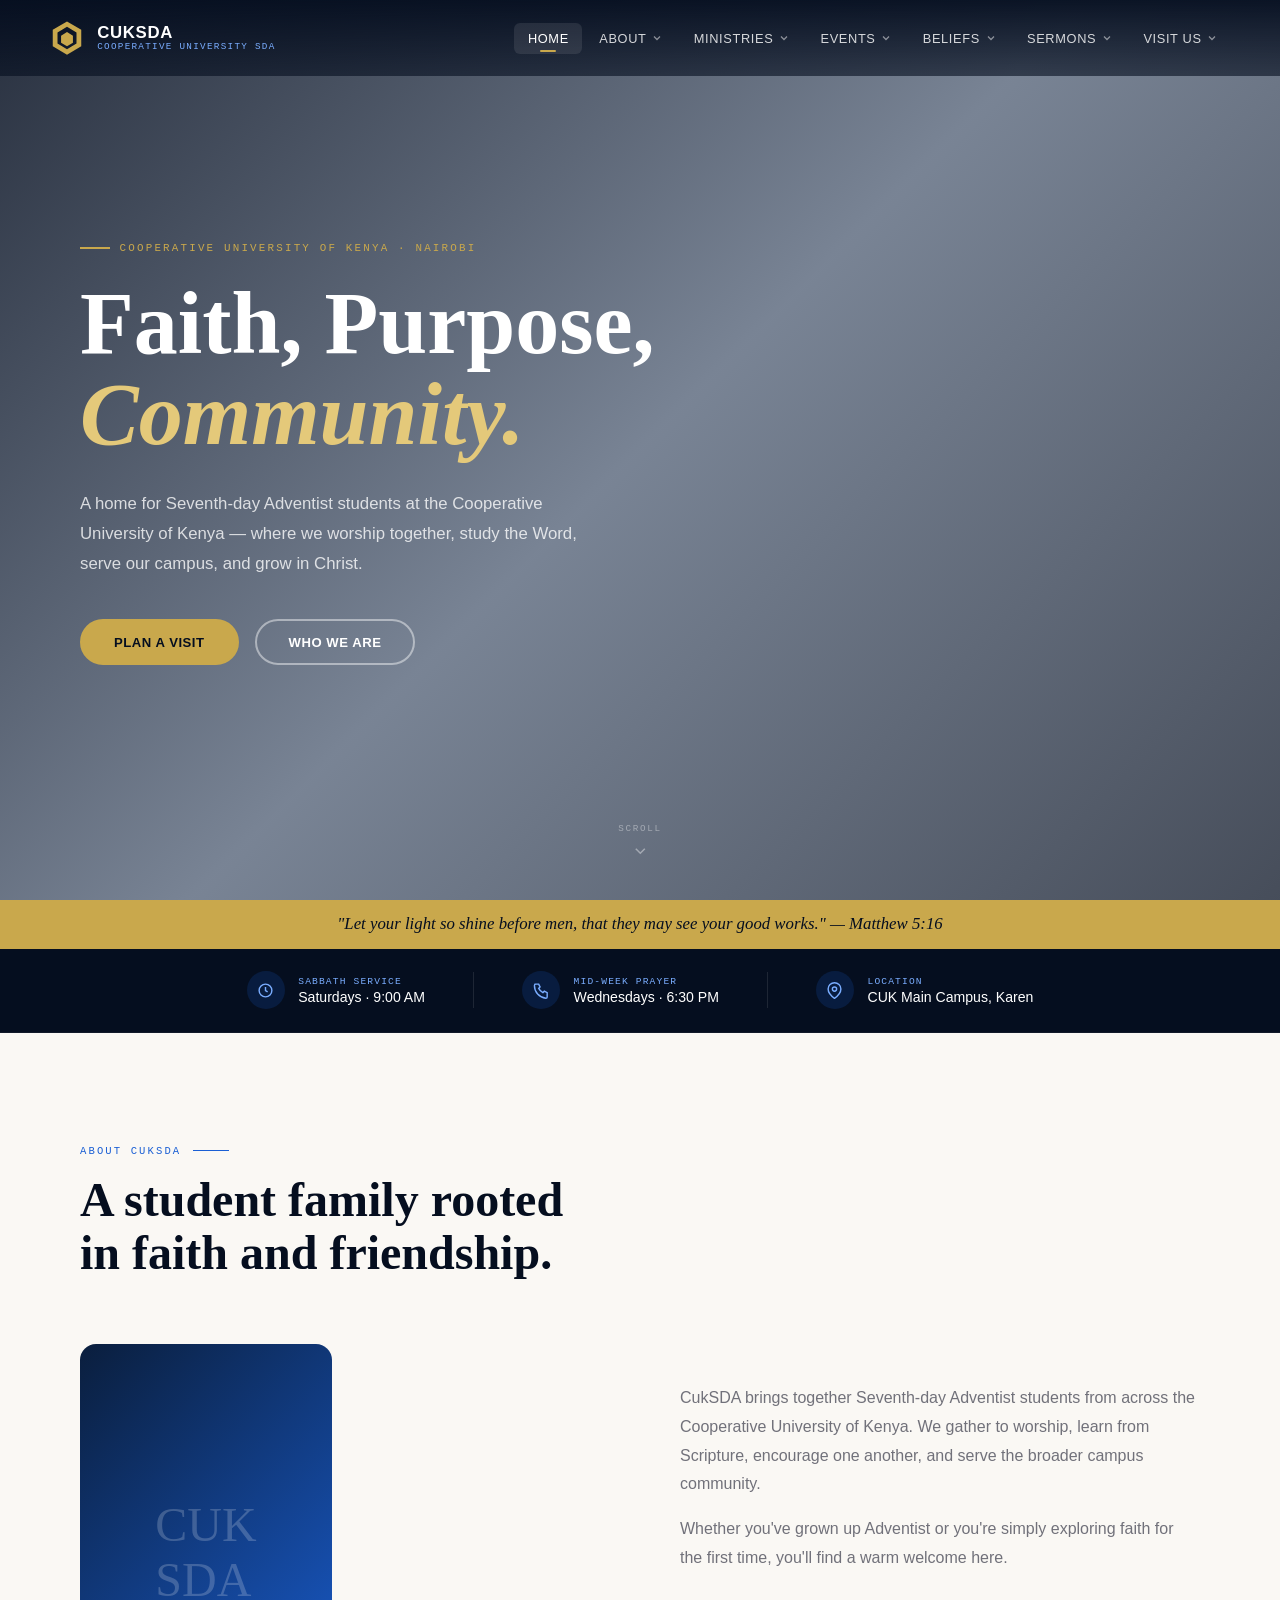
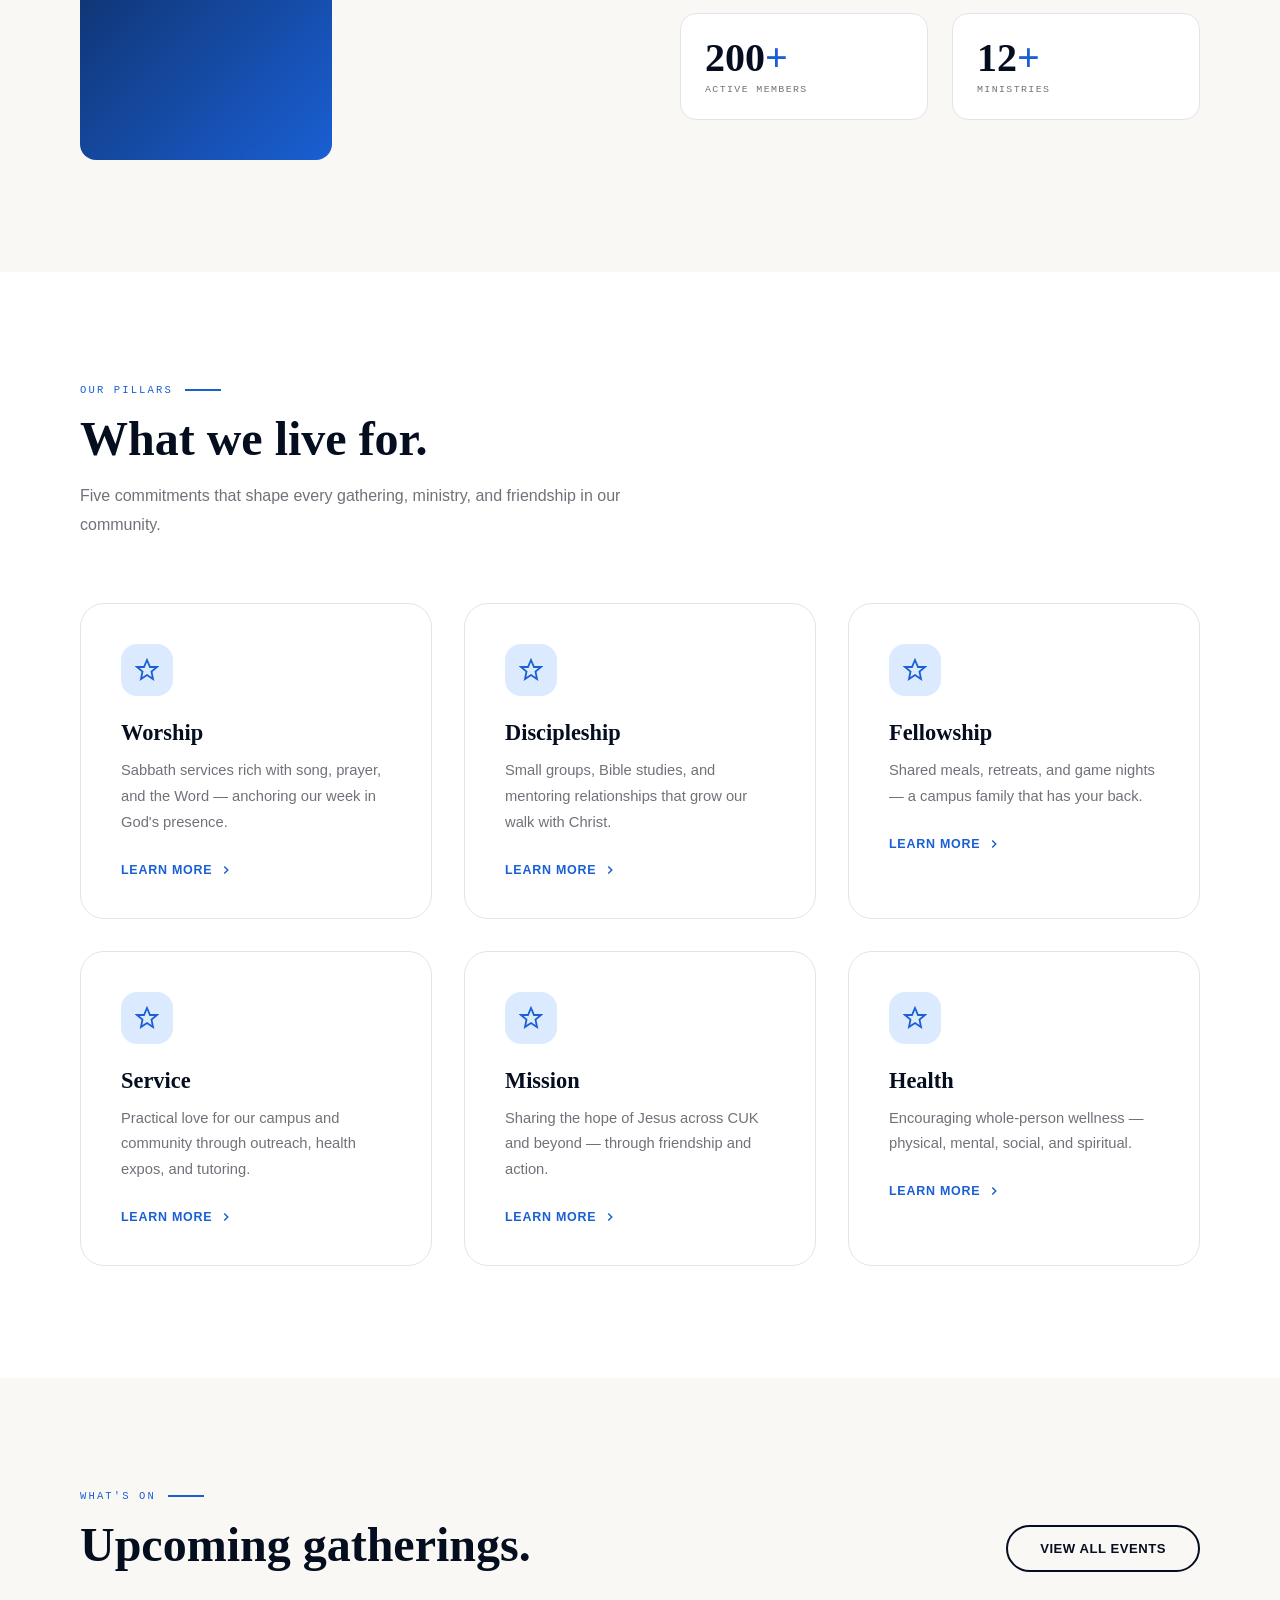
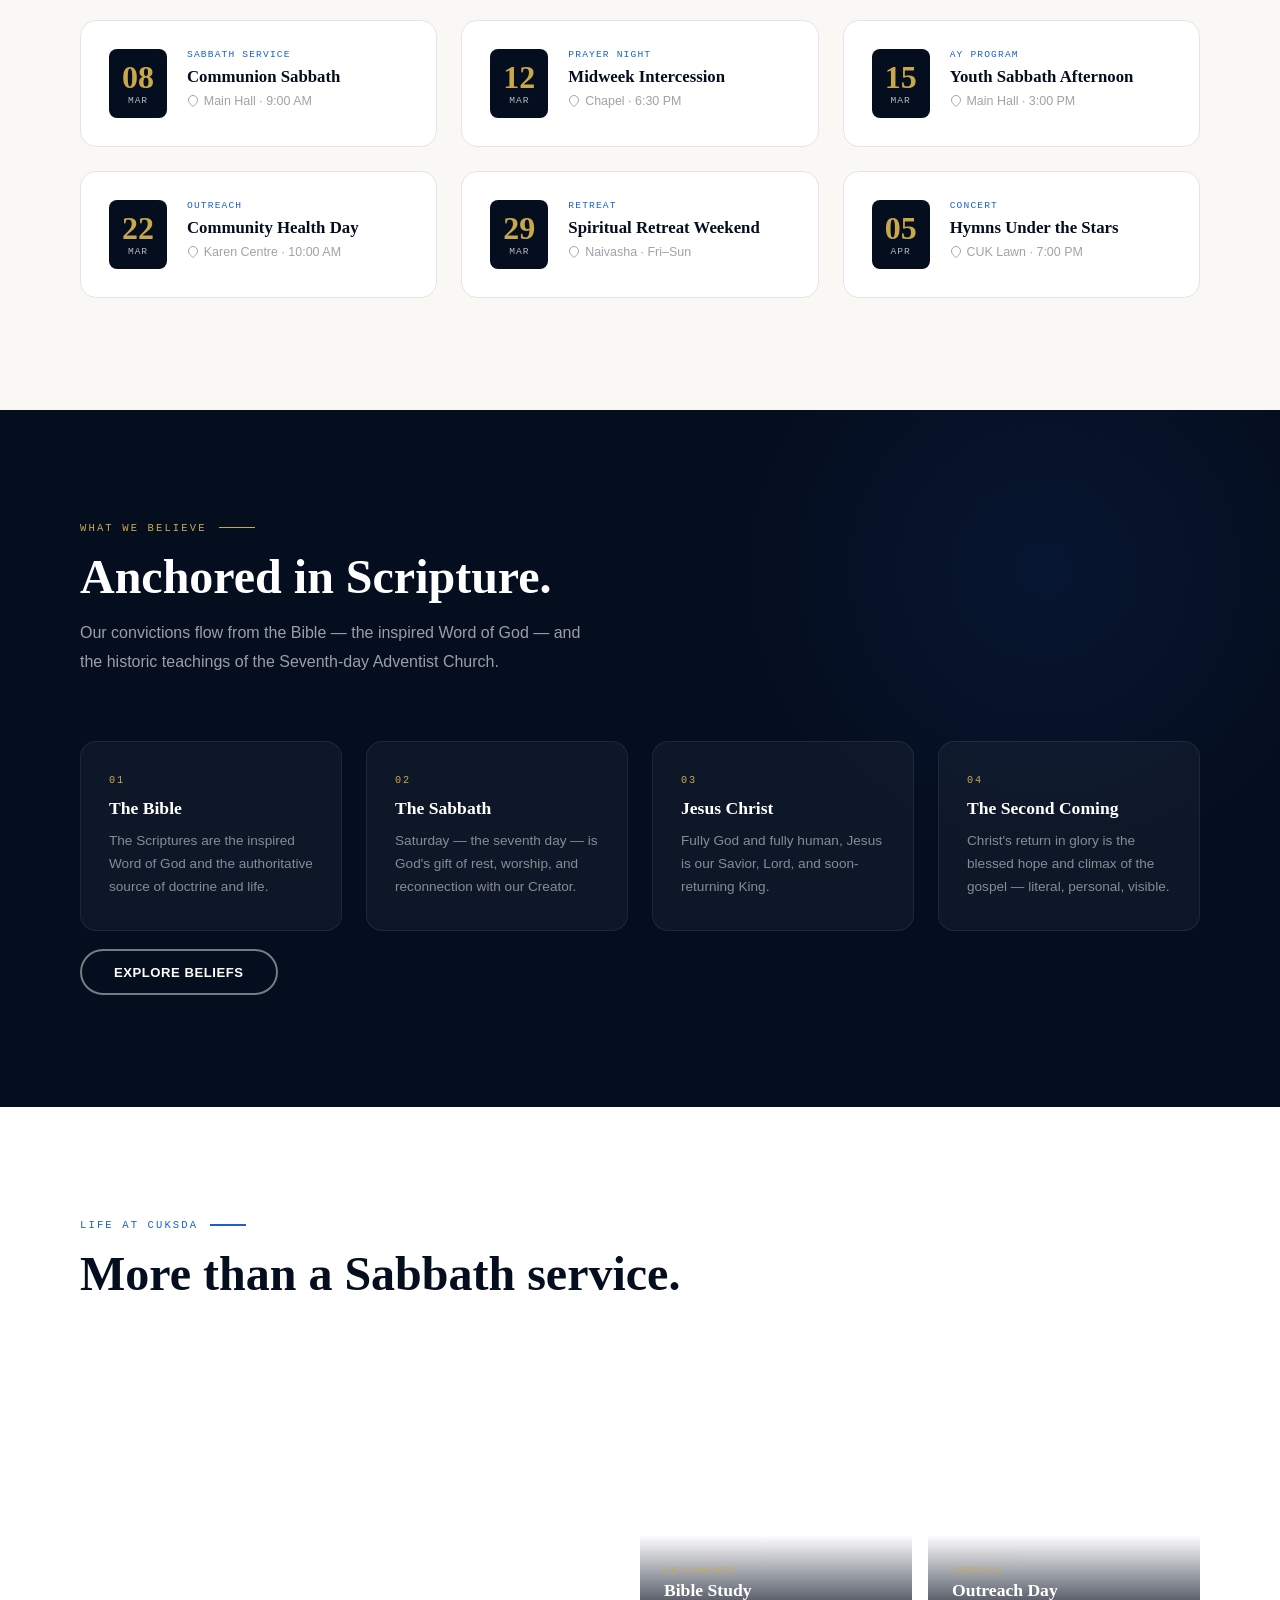
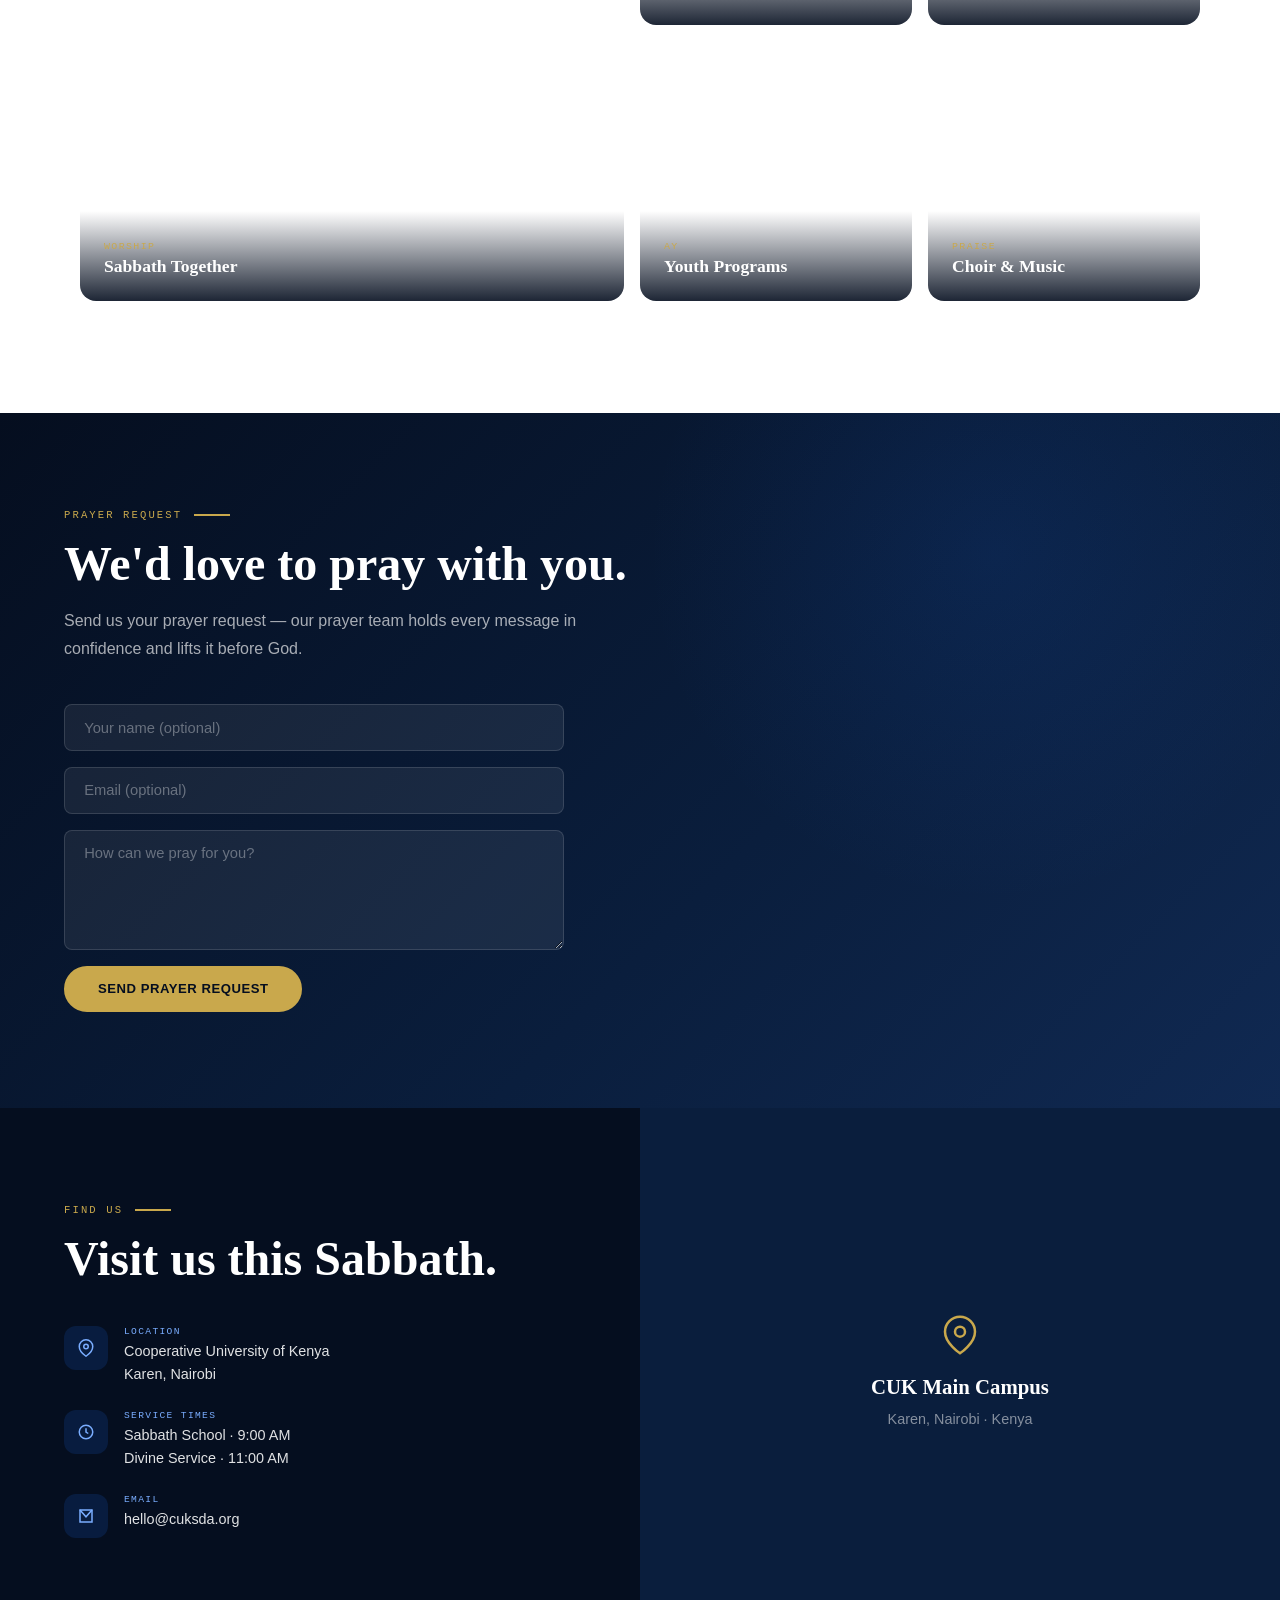
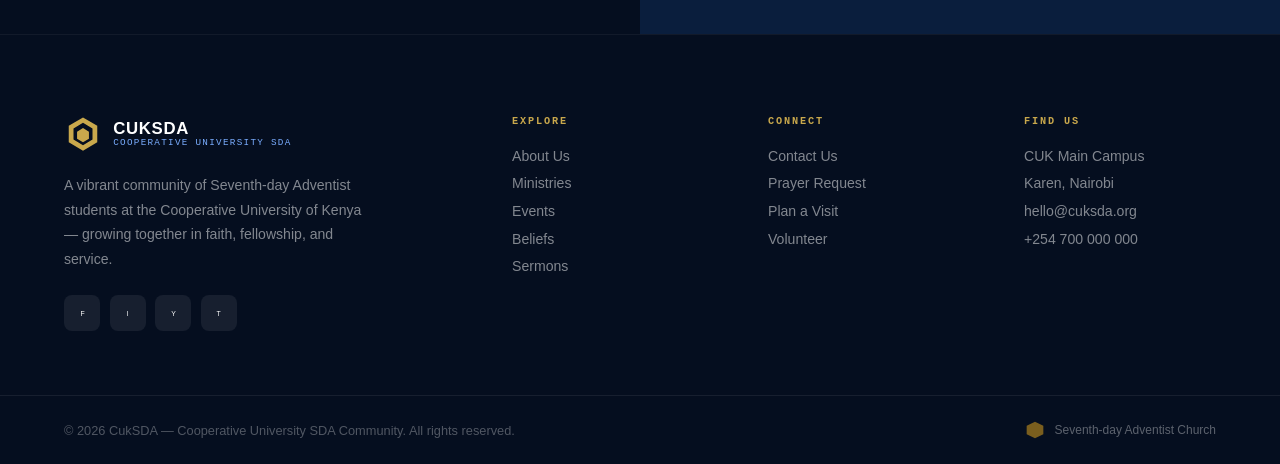
==== index.html @ 98eee307 "Add files via upload" ====
<!DOCTYPE html>
<!-- Multi-page version of fsd.html -->
<html lang="en">
<head>
  <meta charset="UTF-8">
  <meta name="viewport" content="width=device-width, initial-scale=1">
  <link rel="stylesheet" href="./style.css">
  <script src="./script.js" defer></script>
  <title>CukSDA — Cooperative University SDA Community</title>
  <meta name="description" content="A vibrant Seventh-day Adventist community at the Cooperative University of Kenya, Nairobi.">
</head>
<body>
  <header class="site-header">
    <a class="logo-wrap active" href="./index.html" data-status="active" aria-current="page">
      <svg class="logo-icon" viewBox="0 0 32 32" aria-hidden="true">
        <path d="M16 2L4 9v14l12 7 12-7V9L16 2zm0 4.6l8 4.7v9.4l-8 4.7-8-4.7v-9.4l8-4.7zM16 11l-5 3v6l5 3 5-3v-6l-5-3z"></path>
      </svg>
      <div class="logo-text">
        <span class="church-name">CukSDA</span>
        <span class="church-sub">Cooperative University SDA</span>
      </div>
    </a>

    <nav class="primary-nav">
      <div class="nav-item"><a class="active active" href="./index.html" data-status="active" aria-current="page">Home</a></div>

      <div class="nav-item">
        <button>About
          <svg class="chevron" viewBox="0 0 24 24"><polyline points="6 9 12 15 18 9"></polyline></svg>
        </button>
        <div class="dropdown">
          <a href="./about.html">Who We Are</a>
          <a href="./about.html">Our History</a>
          <a href="./about.html">Leadership Team</a>
          <div class="dropdown-divider"></div>
          <div class="dropdown-label">Quick Links</div>
          <a href="./ministries.html">Our Ministries</a>
          <a href="./beliefs.html">What We Believe</a>
        </div>
      </div>

      <div class="nav-item">
        <button>Ministries
          <svg class="chevron" viewBox="0 0 24 24"><polyline points="6 9 12 15 18 9"></polyline></svg>
        </button>
        <div class="dropdown">
          <div class="dropdown-label">Ministries</div>
          <a href="./ministries.html">Worship &amp; Devotion</a>
          <a href="./ministries.html">Youth &amp; University</a>
          <a href="./ministries.html">Health &amp; Wellness</a>
          <a href="./ministries.html">Evangelism &amp; Outreach</a>
          <a href="./ministries.html">Discipleship &amp; Growth</a>
          <div class="dropdown-divider"></div>
          <div class="dropdown-label">Get Involved</div>
          <a href="./contact.html">Join a Ministry</a>
          <a href="./contact.html">Volunteer</a>
        </div>
      </div>

      <div class="nav-item">
        <button>Events
          <svg class="chevron" viewBox="0 0 24 24"><polyline points="6 9 12 15 18 9"></polyline></svg>
        </button>
        <div class="dropdown">
          <a href="./events.html">Upcoming Events</a>
          <a href="./events.html">Sabbath Services</a>
          <a href="./events.html">Community Outreach</a>
          <a href="./events.html">AY Programs</a>
          <div class="dropdown-divider"></div>
          <a href="./contact.html">Submit an Event</a>
        </div>
      </div>

      <div class="nav-item">
        <button>Beliefs
          <svg class="chevron" viewBox="0 0 24 24"><polyline points="6 9 12 15 18 9"></polyline></svg>
        </button>
        <div class="dropdown">
          <a href="./beliefs.html">28 Fundamental Beliefs</a>
          <a href="./beliefs.html">The Bible</a>
          <a href="./beliefs.html">The Sabbath</a>
          <a href="./beliefs.html">Second Coming</a>
        </div>
      </div>

      <div class="nav-item">
        <button>Sermons
          <svg class="chevron" viewBox="0 0 24 24"><polyline points="6 9 12 15 18 9"></polyline></svg>
        </button>
        <div class="dropdown">
          <a href="./sermons.html">Latest Sermons</a>
          <a href="./sermons.html">Sermon Archive</a>
          <a href="./sermons.html">Speaker Directory</a>
          <div class="dropdown-divider"></div>
          <a href="./contact.html">Request a Topic</a>
        </div>
      </div>

      <div class="nav-item">
        <button>Visit Us
          <svg class="chevron" viewBox="0 0 24 24"><polyline points="6 9 12 15 18 9"></polyline></svg>
        </button>
        <div class="dropdown">
          <a href="./contact.html">Plan Your Visit</a>
          <a href="./contact.html">Prayer Request</a>
          <a href="./contact.html">Contact Form</a>
          <a href="./contact.html">Location &amp; Directions</a>
        </div>
      </div>
    </nav>

    <button class="menu-toggle" aria-label="Menu"><span></span><span></span><span></span></button>
  </header>

  <main>
    <section class="hero">
      <div class="hero-bg"></div>
      <div class="hero-content">
        <span class="hero-tag">Cooperative University of Kenya · Nairobi</span>
        <h1>Faith, Purpose,<br><em>Community.</em></h1>
        <p>A home for Seventh-day Adventist students at the Cooperative University of Kenya — where we worship together, study the Word, serve our campus, and grow in Christ.</p>
        <div class="hero-buttons">
          <a href="./contact.html" class="btn btn-gold">Plan a Visit</a>
          <a href="./about.html" class="btn btn-outline">Who We Are</a>
        </div>
      </div>
      <div class="hero-scroll"><span>Scroll</span><svg viewBox="0 0 24 24"><polyline points="6 9 12 15 18 9"></polyline></svg></div>
    </section>

    <div class="mission-strip"><p>"Let your light so shine before men, that they may see your good works." — Matthew 5:16</p></div>

    <div class="service-banner">
      <div class="service-item">
        <div class="service-item-icon"><svg viewBox="0 0 24 24"><circle cx="12" cy="12" r="9"></circle><polyline points="12 7 12 12 15 14"></polyline></svg></div>
        <div class="service-item-text"><div class="label">Sabbath Service</div><div class="value">Saturdays · 9:00 AM</div></div>
      </div>
      <div class="service-divider"></div>
      <div class="service-item">
        <div class="service-item-icon"><svg viewBox="0 0 24 24"><path d="M2 3h6l2 4-2 2a14 14 0 006 6l2-2 4 2v6a2 2 0 01-2 2A18 18 0 012 5a2 2 0 012-2z"></path></svg></div>
        <div class="service-item-text"><div class="label">Mid-Week Prayer</div><div class="value">Wednesdays · 6:30 PM</div></div>
      </div>
      <div class="service-divider"></div>
      <div class="service-item">
        <div class="service-item-icon"><svg viewBox="0 0 24 24"><path d="M21 10c0 7-9 13-9 13S3 17 3 10a9 9 0 0118 0z"></path><circle cx="12" cy="10" r="3"></circle></svg></div>
        <div class="service-item-text"><div class="label">Location</div><div class="value">CUK Main Campus, Karen</div></div>
      </div>
    </div>

    <section class="about-section">
      <span class="section-tag">About CukSDA</span>
      <h2 class="section-title">A student family rooted<br>in faith and friendship.</h2>
      <div class="about-split">
        <div class="about-image-grid">
          <div class="about-img-1">CUK<br>SDA</div>
          <div class="about-img-2"></div>
          <div class="about-img-4"></div>
        </div>
        <div class="about-copy">
          <p>CukSDA brings together Seventh-day Adventist students from across the Cooperative University of Kenya. We gather to worship, learn from Scripture, encourage one another, and serve the broader campus community.</p>
          <p>Whether you've grown up Adventist or you're simply exploring faith for the first time, you'll find a warm welcome here.</p>
          <div class="about-stats">
            <div class="stat-box"><div class="num">200<span>+</span></div><div class="label">Active Members</div></div>
            <div class="stat-box"><div class="num">12<span>+</span></div><div class="label">Ministries</div></div>
          </div>
        </div>
      </div>
    </section>

    <section class="pillars-section">
      <span class="section-tag">Our Pillars</span>
      <h2 class="section-title">What we live for.</h2>
      <p class="section-subtitle">Five commitments that shape every gathering, ministry, and friendship in our community.</p>
      <div class="pillars-grid">
        <div class="pillar-card">
          <div class="pillar-icon"><svg viewBox="0 0 24 24"><path d="M12 2l3 7h7l-5.5 4.5L18 21l-6-4-6 4 1.5-7.5L2 9h7z"></path></svg></div>
          <h3>Worship</h3>
          <p>Sabbath services rich with song, prayer, and the Word — anchoring our week in God's presence.</p>
          <a href="./ministries.html" class="card-link">Learn more <svg viewBox="0 0 24 24"><polyline points="9 18 15 12 9 6"></polyline></svg></a>
        </div>
        <div class="pillar-card">
          <div class="pillar-icon"><svg viewBox="0 0 24 24"><path d="M12 2l3 7h7l-5.5 4.5L18 21l-6-4-6 4 1.5-7.5L2 9h7z"></path></svg></div>
          <h3>Discipleship</h3>
          <p>Small groups, Bible studies, and mentoring relationships that grow our walk with Christ.</p>
          <a href="./ministries.html" class="card-link">Learn more <svg viewBox="0 0 24 24"><polyline points="9 18 15 12 9 6"></polyline></svg></a>
        </div>
        <div class="pillar-card">
          <div class="pillar-icon"><svg viewBox="0 0 24 24"><path d="M12 2l3 7h7l-5.5 4.5L18 21l-6-4-6 4 1.5-7.5L2 9h7z"></path></svg></div>
          <h3>Fellowship</h3>
          <p>Shared meals, retreats, and game nights — a campus family that has your back.</p>
          <a href="./ministries.html" class="card-link">Learn more <svg viewBox="0 0 24 24"><polyline points="9 18 15 12 9 6"></polyline></svg></a>
        </div>
        <div class="pillar-card">
          <div class="pillar-icon"><svg viewBox="0 0 24 24"><path d="M12 2l3 7h7l-5.5 4.5L18 21l-6-4-6 4 1.5-7.5L2 9h7z"></path></svg></div>
          <h3>Service</h3>
          <p>Practical love for our campus and community through outreach, health expos, and tutoring.</p>
          <a href="./ministries.html" class="card-link">Learn more <svg viewBox="0 0 24 24"><polyline points="9 18 15 12 9 6"></polyline></svg></a>
        </div>
        <div class="pillar-card">
          <div class="pillar-icon"><svg viewBox="0 0 24 24"><path d="M12 2l3 7h7l-5.5 4.5L18 21l-6-4-6 4 1.5-7.5L2 9h7z"></path></svg></div>
          <h3>Mission</h3>
          <p>Sharing the hope of Jesus across CUK and beyond — through friendship and action.</p>
          <a href="./ministries.html" class="card-link">Learn more <svg viewBox="0 0 24 24"><polyline points="9 18 15 12 9 6"></polyline></svg></a>
        </div>
        <div class="pillar-card">
          <div class="pillar-icon"><svg viewBox="0 0 24 24"><path d="M12 2l3 7h7l-5.5 4.5L18 21l-6-4-6 4 1.5-7.5L2 9h7z"></path></svg></div>
          <h3>Health</h3>
          <p>Encouraging whole-person wellness — physical, mental, social, and spiritual.</p>
          <a href="./ministries.html" class="card-link">Learn more <svg viewBox="0 0 24 24"><polyline points="9 18 15 12 9 6"></polyline></svg></a>
        </div>
      </div>
    </section>

    <section class="events-section">
      <div class="events-header">
        <div>
          <span class="section-tag">What's On</span>
          <h2 class="section-title">Upcoming gatherings.</h2>
        </div>
        <a href="./events.html" class="btn btn-outline-dark">View All Events</a>
      </div>
      <div class="events-grid">
        <div class="event-card"><div class="event-date"><div class="day">08</div><div class="month">Mar</div></div><div class="event-info"><div class="event-type">Sabbath Service</div><h4>Communion Sabbath</h4><div class="event-meta"><svg viewBox="0 0 24 24"><path d="M21 10c0 7-9 13-9 13S3 17 3 10a9 9 0 0118 0z"></path></svg>Main Hall · 9:00 AM</div></div></div>
        <div class="event-card"><div class="event-date"><div class="day">12</div><div class="month">Mar</div></div><div class="event-info"><div class="event-type">Prayer Night</div><h4>Midweek Intercession</h4><div class="event-meta"><svg viewBox="0 0 24 24"><path d="M21 10c0 7-9 13-9 13S3 17 3 10a9 9 0 0118 0z"></path></svg>Chapel · 6:30 PM</div></div></div>
        <div class="event-card"><div class="event-date"><div class="day">15</div><div class="month">Mar</div></div><div class="event-info"><div class="event-type">AY Program</div><h4>Youth Sabbath Afternoon</h4><div class="event-meta"><svg viewBox="0 0 24 24"><path d="M21 10c0 7-9 13-9 13S3 17 3 10a9 9 0 0118 0z"></path></svg>Main Hall · 3:00 PM</div></div></div>
        <div class="event-card"><div class="event-date"><div class="day">22</div><div class="month">Mar</div></div><div class="event-info"><div class="event-type">Outreach</div><h4>Community Health Day</h4><div class="event-meta"><svg viewBox="0 0 24 24"><path d="M21 10c0 7-9 13-9 13S3 17 3 10a9 9 0 0118 0z"></path></svg>Karen Centre · 10:00 AM</div></div></div>
        <div class="event-card"><div class="event-date"><div class="day">29</div><div class="month">Mar</div></div><div class="event-info"><div class="event-type">Retreat</div><h4>Spiritual Retreat Weekend</h4><div class="event-meta"><svg viewBox="0 0 24 24"><path d="M21 10c0 7-9 13-9 13S3 17 3 10a9 9 0 0118 0z"></path></svg>Naivasha · Fri–Sun</div></div></div>
        <div class="event-card"><div class="event-date"><div class="day">05</div><div class="month">Apr</div></div><div class="event-info"><div class="event-type">Concert</div><h4>Hymns Under the Stars</h4><div class="event-meta"><svg viewBox="0 0 24 24"><path d="M21 10c0 7-9 13-9 13S3 17 3 10a9 9 0 0118 0z"></path></svg>CUK Lawn · 7:00 PM</div></div></div>
      </div>
    </section>

    <section class="beliefs-section">
      <span class="section-tag">What We Believe</span>
      <h2 class="section-title">Anchored in Scripture.</h2>
      <p class="section-subtitle">Our convictions flow from the Bible — the inspired Word of God — and the historic teachings of the Seventh-day Adventist Church.</p>
      <div class="beliefs-grid">
        <div class="belief-tile"><div class="belief-num">01</div><h4>The Bible</h4><p>The Scriptures are the inspired Word of God and the authoritative source of doctrine and life.</p></div>
        <div class="belief-tile"><div class="belief-num">02</div><h4>The Sabbath</h4><p>Saturday — the seventh day — is God's gift of rest, worship, and reconnection with our Creator.</p></div>
        <div class="belief-tile"><div class="belief-num">03</div><h4>Jesus Christ</h4><p>Fully God and fully human, Jesus is our Savior, Lord, and soon-returning King.</p></div>
        <div class="belief-tile"><div class="belief-num">04</div><h4>The Second Coming</h4><p>Christ's return in glory is the blessed hope and climax of the gospel — literal, personal, visible.</p></div>
      </div>
      <div style="margin-top:18px;">
        <a href="./beliefs.html" class="btn btn-outline">Explore Beliefs</a>
      </div>
    </section>

    <section class="campus-section">
      <span class="section-tag">Life at CukSDA</span>
      <h2 class="section-title">More than a Sabbath service.</h2>
      <div class="campus-photos">
        <div class="campus-photo span-col"><div class="campus-photo-overlay"><span>Worship</span><h5>Sabbath Together</h5></div></div>
        <div class="campus-photo p2"><div class="campus-photo-overlay"><span>Fellowship</span><h5>Bible Study</h5></div></div>
        <div class="campus-photo p3"><div class="campus-photo-overlay"><span>Service</span><h5>Outreach Day</h5></div></div>
        <div class="campus-photo p4"><div class="campus-photo-overlay"><span>AY</span><h5>Youth Programs</h5></div></div>
        <div class="campus-photo p5"><div class="campus-photo-overlay"><span>Praise</span><h5>Choir &amp; Music</h5></div></div>
      </div>
    </section>

    <section class="prayer-section">
      <div class="prayer-inner">
        <span class="section-tag">Prayer Request</span>
        <h2 class="section-title">We'd love to pray with you.</h2>
        <p class="section-subtitle">Send us your prayer request — our prayer team holds every message in confidence and lifts it before God.</p>
        <form class="prayer-form" onsubmit="event.preventDefault(); alert('Prayer request submitted (demo).');">
          <input type="text" placeholder="Your name (optional)">
          <input type="email" placeholder="Email (optional)">
          <textarea placeholder="How can we pray for you?" required=""></textarea>
          <button type="submit" class="btn btn-gold" style="align-self:flex-start">Send Prayer Request</button>
        </form>
      </div>
    </section>

    <section class="find-section">
      <div class="find-info">
        <span class="section-tag">Find Us</span>
        <h2 class="section-title">Visit us this Sabbath.</h2>
        <div class="find-details">
          <div class="find-detail"><div class="find-detail-icon"><svg viewBox="0 0 24 24"><path d="M21 10c0 7-9 13-9 13S3 17 3 10a9 9 0 0118 0z"></path><circle cx="12" cy="10" r="3"></circle></svg></div><div class="find-detail-text"><div class="label">Location</div><div class="value">Cooperative University of Kenya<br>Karen, Nairobi</div></div></div>
          <div class="find-detail"><div class="find-detail-icon"><svg viewBox="0 0 24 24"><circle cx="12" cy="12" r="9"></circle><polyline points="12 7 12 12 15 14"></polyline></svg></div><div class="find-detail-text"><div class="label">Service Times</div><div class="value">Sabbath School · 9:00 AM<br>Divine Service · 11:00 AM</div></div></div>
          <div class="find-detail"><div class="find-detail-icon"><svg viewBox="0 0 24 24"><path d="M4 4h16v16H4z"></path><polyline points="4 4 12 13 20 4"></polyline></svg></div><div class="find-detail-text"><div class="label">Email</div><div class="value">hello@cuksda.org</div></div></div>
        </div>
      </div>
      <div class="map-wrap"><div class="map-placeholder"><svg viewBox="0 0 24 24"><path d="M21 10c0 7-9 13-9 13S3 17 3 10a9 9 0 0118 0z"></path><circle cx="12" cy="10" r="3"></circle></svg><strong>CUK Main Campus</strong><span>Karen, Nairobi · Kenya</span></div></div>
    </section>
  </main>

  <footer class="site-footer">
    <div class="footer-inner">
      <div class="footer-brand">
        <div class="logo-wrap">
          <svg class="logo-icon" viewBox="0 0 32 32" aria-hidden="true">
            <path d="M16 2L4 9v14l12 7 12-7V9L16 2zm0 4.6l8 4.7v9.4l-8 4.7-8-4.7v-9.4l8-4.7zM16 11l-5 3v6l5 3 5-3v-6l-5-3z"></path>
          </svg>
          <div class="logo-text"><span class="church-name">CukSDA</span><span class="church-sub">Cooperative University SDA</span></div>
        </div>
        <p>A vibrant community of Seventh-day Adventist students at the Cooperative University of Kenya — growing together in faith, fellowship, and service.</p>
        <div class="footer-socials">
          <a href="#" class="social-btn" aria-label="F"><svg viewBox="0 0 24 24"><text x="12" y="16" text-anchor="middle" font-size="11" fill="currentColor">F</text></svg></a>
          <a href="#" class="social-btn" aria-label="I"><svg viewBox="0 0 24 24"><text x="12" y="16" text-anchor="middle" font-size="11" fill="currentColor">I</text></svg></a>
          <a href="#" class="social-btn" aria-label="Y"><svg viewBox="0 0 24 24"><text x="12" y="16" text-anchor="middle" font-size="11" fill="currentColor">Y</text></svg></a>
          <a href="#" class="social-btn" aria-label="T"><svg viewBox="0 0 24 24"><text x="12" y="16" text-anchor="middle" font-size="11" fill="currentColor">T</text></svg></a>
        </div>
      </div>

      <div class="footer-col"><h5>Explore</h5>
        <ul>
          <li><a href="./about.html">About Us</a></li>
          <li><a href="./ministries.html">Ministries</a></li>
          <li><a href="./events.html">Events</a></li>
          <li><a href="./beliefs.html">Beliefs</a></li>
          <li><a href="./sermons.html">Sermons</a></li>
        </ul>
      </div>

      <div class="footer-col"><h5>Connect</h5>
        <ul>
          <li><a href="./contact.html">Contact Us</a></li>
          <li><a href="./contact.html">Prayer Request</a></li>
          <li><a href="./contact.html">Plan a Visit</a></li>
          <li><a href="./contact.html">Volunteer</a></li>
        </ul>
      </div>

      <div class="footer-col"><h5>Find Us</h5>
        <ul>
          <li><a href="#">CUK Main Campus</a></li>
          <li><a href="#">Karen, Nairobi</a></li>
          <li><a href="mailto:hello@cuksda.org">hello@cuksda.org</a></li>
          <li><a href="tel:+254700000000">+254 700 000 000</a></li>
        </ul>
      </div>
    </div>

    <div class="footer-bottom">
      <p>© 2026 CukSDA — Cooperative University SDA Community. All rights reserved.</p>
      <div class="sda-badge">
        <svg viewBox="0 0 24 24"><path d="M12 2L2 7v10l10 5 10-5V7L12 2z"></path></svg>
        <span>Seventh-day Adventist Church</span>
      </div>
    </div>
  </footer>
</body>
</html>
---- style.css ----
@import "tailwindcss" source(none);
@source "../src";
@import "tw-animate-css";

@theme inline {
  --font-sans: 'DM Sans', sans-serif;
  --font-serif: 'Cormorant Garamond', serif;
  --font-mono: 'DM Mono', monospace;
  --color-navy: #050e1f;
  --color-navy-mid: #0a1e3d;
  --color-navy-soft: #102952;
  --color-blue: #1a5fd4;
  --color-blue-mid: #1448a0;
  --color-blue-light: #7aadff;
  --color-blue-pale: #dbeafe;
  --color-gold: #c9a84c;
  --color-gold-light: #e4c97a;
  --color-gold-dim: #7a5e1e;
  --color-cream: #faf8f4;
  --color-cream-dark: #f0ece3;
}

:root {
  --navy: #050e1f;
  --navy-mid: #0a1e3d;
  --navy-soft: #102952;
  --blue: #1a5fd4;
  --blue-mid: #1448a0;
  --blue-light: #7aadff;
  --blue-pale: #dbeafe;
  --gold: #c9a84c;
  --gold-light: #e4c97a;
  --gold-dim: #7a5e1e;
  --cream: #faf8f4;
  --cream-dark: #f0ece3;
  --white: #ffffff;
  --gray-100: #f4f4f5;
  --gray-200: #e4e4e7;
  --gray-400: #a1a1aa;
  --gray-500: #71717a;
  --gray-700: #3f3f46;
  --text: #0f172a;
  --radius-sm: 8px;
  --radius-md: 16px;
  --radius-lg: 24px;
  --radius-xl: 40px;
  --shadow-sm: 0 2px 12px rgba(0,0,0,0.06);
  --shadow-md: 0 8px 32px rgba(0,0,0,0.1);
  --shadow-lg: 0 20px 60px rgba(0,0,0,0.15);
  --transition: all 0.3s cubic-bezier(0.4, 0, 0.2, 1);
}

*, *::before, *::after { box-sizing: border-box; margin: 0; padding: 0; }
html { scroll-behavior: smooth; font-size: 16px; }
body {
  font-family: 'DM Sans', sans-serif;
  color: var(--text);
  background: var(--white);
  overflow-x: hidden;
  -webkit-font-smoothing: antialiased;
}
img { max-width: 100%; display: block; }
a { text-decoration: none; color: inherit; }

.display { font-family: 'Cormorant Garamond', serif; font-weight: 700; line-height: 1.05; }
.mono { font-family: 'DM Mono', monospace; letter-spacing: -0.01em; }

.btn {
  display: inline-flex; align-items: center; gap: 0.5rem;
  font-family: 'DM Sans', sans-serif; font-weight: 600; font-size: 0.82rem;
  letter-spacing: 0.04em; text-transform: uppercase;
  padding: 0.85rem 2rem; border-radius: var(--radius-xl);
  border: 2px solid transparent; cursor: pointer; transition: var(--transition);
}
.btn svg { width: 16px; height: 16px; }
.btn-primary { background: var(--blue); color: var(--white); border-color: var(--blue); }
.btn-primary:hover { background: var(--blue-mid); border-color: var(--blue-mid); transform: translateY(-1px); box-shadow: 0 8px 24px rgba(26,95,212,0.35); }
.btn-gold { background: var(--gold); color: var(--navy); border-color: var(--gold); }
.btn-gold:hover { background: var(--gold-light); border-color: var(--gold-light); transform: translateY(-1px); box-shadow: 0 8px 24px rgba(201,168,76,0.35); }
.btn-outline { background: transparent; color: var(--white); border-color: rgba(255,255,255,0.45); }
.btn-outline:hover { border-color: var(--white); background: rgba(255,255,255,0.1); }
.btn-outline-dark { background: transparent; color: var(--navy); border-color: var(--navy); }
.btn-outline-dark:hover { background: var(--navy); color: var(--white); }

header.site-header {
  position: fixed; top: 0; left: 0; right: 0; z-index: 200;
  height: 76px; display: flex; align-items: center; justify-content: space-between;
  padding: 0 3rem;
  background: linear-gradient(180deg, rgba(5,14,31,0.95) 0%, rgba(5,14,31,0.6) 100%);
  transition: background 0.4s, box-shadow 0.4s;
}
header.site-header.scrolled {
  background: rgba(5,14,31,0.97);
  box-shadow: 0 1px 0 rgba(255,255,255,0.06), 0 4px 24px rgba(0,0,0,0.4);
  backdrop-filter: blur(12px);
}
.logo-wrap { display: flex; align-items: center; gap: 0.7rem; }
.logo-icon { width: 38px; height: 38px; fill: var(--gold); flex-shrink: 0; }
.logo-text { display: flex; flex-direction: column; line-height: 1.1; }
.logo-text .church-name { font-family: 'DM Sans', sans-serif; font-weight: 700; font-size: 1.05rem; color: var(--white); letter-spacing: 0.04em; text-transform: uppercase; }
.logo-text .church-sub { font-family: 'DM Mono', monospace; font-size: 0.58rem; color: var(--blue-light); letter-spacing: 0.14em; text-transform: uppercase; }

nav.primary-nav { display: flex; align-items: center; gap: 0.2rem; }
.nav-item { position: relative; }
.nav-item > a, .nav-item > button {
  color: rgba(255,255,255,0.82); font-size: 0.8rem; font-weight: 500;
  letter-spacing: 0.05em; text-transform: uppercase;
  padding: 0.5rem 0.85rem; border-radius: 6px; transition: var(--transition);
  display: flex; align-items: center; gap: 0.3rem;
  background: none; border: none; cursor: pointer; font-family: inherit;
}
.nav-item > a:hover, .nav-item > a.active, .nav-item > button:hover { color: var(--white); background: rgba(255,255,255,0.09); }
.nav-item > a.active::after {
  content: ''; position: absolute; bottom: 2px; left: 50%;
  transform: translateX(-50%); width: 16px; height: 2px; background: var(--gold); border-radius: 2px;
}
.nav-item .chevron { width: 12px; height: 12px; stroke: currentColor; fill: none; stroke-width: 2.5; transition: transform 0.2s ease; opacity: 0.6; }
.nav-item:hover .chevron { transform: rotate(180deg); opacity: 1; }

.dropdown {
  position: absolute; top: calc(100% + 8px); left: 50%;
  transform: translateX(-50%) translateY(-10px);
  min-width: 220px; background: rgba(5,14,31,0.98);
  backdrop-filter: blur(16px); border: 1px solid rgba(255,255,255,0.08);
  border-radius: var(--radius-md); padding: 0.75rem 0;
  opacity: 0; visibility: hidden; transition: all 0.25s cubic-bezier(0.4, 0, 0.2, 1);
  box-shadow: 0 20px 60px rgba(0,0,0,0.4); z-index: 300;
}
.dropdown::before {
  content: ''; position: absolute; top: -6px; left: 50%;
  transform: translateX(-50%) rotate(45deg); width: 12px; height: 12px;
  background: rgba(5,14,31,0.98);
  border-top: 1px solid rgba(255,255,255,0.08); border-left: 1px solid rgba(255,255,255,0.08);
}
.dropdown a { display: block; padding: 0.6rem 1.25rem; color: rgba(255,255,255,0.7); font-size: 0.82rem; font-weight: 400; transition: all 0.2s; white-space: nowrap; }
.dropdown a:hover { color: var(--white); background: rgba(255,255,255,0.06); padding-left: 1.5rem; }
.dropdown a.active { color: var(--gold); background: rgba(201,168,76,0.08); }
.dropdown-divider { height: 1px; background: rgba(255,255,255,0.08); margin: 0.5rem 0.75rem; }
.dropdown-label { padding: 0.3rem 1.25rem; font-family: 'DM Mono', monospace; font-size: 0.58rem; letter-spacing: 0.14em; text-transform: uppercase; color: var(--gold); pointer-events: none; }
.nav-item:hover .dropdown { opacity: 1; visibility: visible; transform: translateX(-50%) translateY(0); }

.menu-toggle { display: none; background: none; border: none; cursor: pointer; flex-direction: column; gap: 5px; padding: 8px; }
.menu-toggle span { display: block; width: 22px; height: 2px; background: var(--white); border-radius: 2px; transition: var(--transition); }

.hero { position: relative; height: 100vh; min-height: 640px; display: flex; align-items: center; overflow: hidden; }
.hero-bg {
  position: absolute; inset: 0;
  background:
    linear-gradient(135deg, rgba(5,14,31,0.88) 0%, rgba(10,30,61,0.55) 50%, rgba(5,14,31,0.75) 100%),
    url('https://images.unsplash.com/photo-1504052434569-70ad5836ab65?w=1920&q=80') center/cover no-repeat;
  transform: scale(1.05); animation: heroZoom 22s ease-in-out infinite alternate;
}
@keyframes heroZoom { from { transform: scale(1.05); } to { transform: scale(1.0); } }
.hero-content { position: relative; z-index: 2; max-width: 760px; padding: 0 5rem; animation: fadeUp 0.9s ease forwards; }
@keyframes fadeUp { from { opacity: 0; transform: translateY(30px); } to { opacity: 1; transform: translateY(0); } }
.hero-tag { display: inline-flex; align-items: center; gap: 0.6rem; font-family: 'DM Mono', monospace; font-size: 0.68rem; letter-spacing: 0.2em; text-transform: uppercase; color: var(--gold); margin-bottom: 1.5rem; }
.hero-tag::before { content: ''; width: 30px; height: 2px; background: var(--gold); }
.hero h1 { font-family: 'Cormorant Garamond', serif; font-weight: 700; font-size: clamp(2.8rem, 7vw, 5.5rem); color: var(--white); line-height: 1.04; margin-bottom: 1.75rem; }
.hero h1 em { font-style: italic; color: var(--gold-light); }
.hero p { color: rgba(255,255,255,0.78); font-size: 1.05rem; line-height: 1.8; max-width: 540px; margin-bottom: 2.5rem; font-weight: 300; }
.hero-buttons { display: flex; gap: 1rem; flex-wrap: wrap; }
.hero-scroll { position: absolute; bottom: 2.5rem; left: 50%; transform: translateX(-50%); display: flex; flex-direction: column; align-items: center; gap: 0.5rem; color: rgba(255,255,255,0.4); font-family: 'DM Mono', monospace; font-size: 0.58rem; letter-spacing: 0.18em; text-transform: uppercase; animation: bounce 2.5s ease-in-out infinite; }
.hero-scroll svg { width: 18px; height: 18px; fill: none; stroke: currentColor; stroke-width: 2; }
@keyframes bounce { 0%, 100% { transform: translateX(-50%) translateY(0); } 50% { transform: translateX(-50%) translateY(8px); } }

.page-hero { position: relative; height: 52vh; min-height: 380px; display: flex; align-items: flex-end; padding: 0 4rem 4rem; overflow: hidden; margin-top: 0; }
.page-hero-bg { position: absolute; inset: 0; background-size: cover; background-position: center; transform: scale(1.05); animation: heroZoom 20s ease-in-out infinite alternate; }
.page-hero-bg::after { content: ''; position: absolute; inset: 0; background: linear-gradient(135deg, rgba(5,14,31,0.88) 0%, rgba(10,30,61,0.6) 60%, rgba(5,14,31,0.75) 100%); }
.page-hero-content { position: relative; z-index: 2; }
.page-hero-tag { font-family: 'DM Mono', monospace; font-size: 0.68rem; letter-spacing: 0.2em; text-transform: uppercase; color: var(--gold); display: flex; align-items: center; gap: 0.6rem; margin-bottom: 1rem; }
.page-hero-tag::before { content: ''; width: 28px; height: 2px; background: var(--gold); }
.page-hero h1 { font-family: 'Cormorant Garamond', serif; font-weight: 700; font-size: clamp(2.4rem, 5vw, 3.8rem); color: var(--white); line-height: 1.08; }

.mission-strip { background: var(--gold); padding: 0.9rem 4rem; display: flex; align-items: center; justify-content: center; gap: 1rem; }
.mission-strip p { font-family: 'Cormorant Garamond', serif; font-size: 1.05rem; font-style: italic; color: var(--navy); text-align: center; }

.service-banner { background: var(--navy); padding: 1.4rem 4rem; display: flex; align-items: center; justify-content: center; gap: 3rem; flex-wrap: wrap; border-bottom: 1px solid rgba(255,255,255,0.05); }
.service-item { display: flex; align-items: center; gap: 0.85rem; }
.service-item-icon { width: 38px; height: 38px; background: rgba(26,95,212,0.18); border-radius: 50%; display: flex; align-items: center; justify-content: center; flex-shrink: 0; }
.service-item-icon svg { width: 17px; height: 17px; stroke: var(--blue-light); fill: none; stroke-width: 2; }
.service-item-text .label { font-family: 'DM Mono', monospace; font-size: 0.6rem; text-transform: uppercase; letter-spacing: 0.12em; color: var(--blue-light); font-weight: 500; }
.service-item-text .value { font-size: 0.88rem; color: var(--white); font-weight: 500; margin-top: 2px; }
.service-divider { width: 1px; height: 36px; background: rgba(255,255,255,0.1); }

.section-tag { font-family: 'DM Mono', monospace; font-weight: 500; font-size: 0.66rem; letter-spacing: 0.2em; text-transform: uppercase; color: var(--blue); display: flex; align-items: center; gap: 0.75rem; margin-bottom: 1rem; }
.section-tag::after { content: ''; width: 36px; height: 1.5px; background: currentColor; flex-shrink: 0; }
.section-title { font-family: 'Cormorant Garamond', serif; font-weight: 700; font-size: clamp(2rem, 4vw, 3rem); line-height: 1.12; color: var(--navy); }
.section-subtitle { color: var(--gray-500); font-size: 1rem; line-height: 1.8; max-width: 580px; margin-top: 1rem; font-weight: 400; }

.about-section { background: var(--cream); padding: 7rem 5rem; }
.about-split { display: grid; grid-template-columns: 1fr 1fr; gap: 5rem; align-items: center; margin-top: 4rem; }
.about-image-grid { display: grid; grid-template-columns: 1fr 1fr; grid-template-rows: 200px 200px; gap: 1rem; }
.about-img-1 { grid-row: 1 / 3; background: linear-gradient(135deg, #0a1e3d, #1a5fd4); border-radius: var(--radius-md); display: flex; align-items: center; justify-content: center; color: rgba(255,255,255,0.2); font-family: 'Cormorant Garamond', serif; font-size: 3rem; }
.about-img-2 { background: url('https://images.unsplash.com/photo-1551632436-cbf8dd35adfa?w=600&q=80') center/cover; border-radius: var(--radius-md); }
.about-img-3 { background: url('https://images.unsplash.com/photo-1521791136064-7986c2920216?w=600&q=80') center/cover; border-radius: var(--radius-md); }
.about-img-4 { background: url('https://images.unsplash.com/photo-1529156069898-49953e39b3ac?w=600&q=80') center/cover; border-radius: var(--radius-md); }
.about-stats { display: grid; grid-template-columns: 1fr 1fr; gap: 1.5rem; margin-top: 2.5rem; }
.stat-box { background: var(--white); border-radius: var(--radius-md); padding: 1.5rem; border: 1px solid var(--gray-200); }
.stat-box .num { font-family: 'Cormorant Garamond', serif; font-size: 2.5rem; font-weight: 700; color: var(--navy); line-height: 1; }
.stat-box .num span { color: var(--blue); }
.stat-box .label { font-family: 'DM Mono', monospace; font-size: 0.62rem; letter-spacing: 0.14em; text-transform: uppercase; color: var(--gray-500); margin-top: 0.4rem; }
.about-copy p { color: var(--gray-500); line-height: 1.8; margin-bottom: 1rem; }

.pillars-section { padding: 7rem 5rem; background: var(--white); }
.pillars-grid { display: grid; grid-template-columns: repeat(3, 1fr); gap: 2rem; margin-top: 4rem; }
.pillar-card { background: var(--white); border: 1px solid var(--gray-200); border-radius: var(--radius-lg); padding: 2.5rem; transition: var(--transition); position: relative; overflow: hidden; }
.pillar-card::before { content: ''; position: absolute; top: 0; left: 0; right: 0; height: 3px; background: linear-gradient(90deg, var(--blue), var(--gold)); transform: scaleX(0); transform-origin: left; transition: transform 0.4s ease; }
.pillar-card:hover { box-shadow: var(--shadow-lg); border-color: transparent; transform: translateY(-4px); }
.pillar-card:hover::before { transform: scaleX(1); }
.pillar-icon { width: 52px; height: 52px; background: var(--blue-pale); border-radius: var(--radius-md); display: flex; align-items: center; justify-content: center; margin-bottom: 1.5rem; }
.pillar-icon svg { width: 24px; height: 24px; stroke: var(--blue); fill: none; stroke-width: 1.8; }
.pillar-card h3 { font-family: 'Cormorant Garamond', serif; font-size: 1.4rem; color: var(--navy); margin-bottom: 0.75rem; font-weight: 700; }
.pillar-card p { color: var(--gray-500); font-size: 0.92rem; line-height: 1.75; margin-bottom: 1.5rem; }
.card-link { font-size: 0.78rem; font-weight: 600; letter-spacing: 0.06em; text-transform: uppercase; color: var(--blue); display: inline-flex; align-items: center; gap: 0.4rem; transition: gap 0.2s; cursor: pointer; }
.card-link:hover { gap: 0.7rem; }
.card-link svg { width: 14px; height: 14px; stroke: currentColor; fill: none; stroke-width: 2.5; }

.events-section { background: var(--cream); padding: 7rem 5rem; }
.events-header { display: flex; align-items: flex-end; justify-content: space-between; margin-bottom: 3rem; flex-wrap: wrap; gap: 1rem; }
.events-grid { display: grid; grid-template-columns: repeat(auto-fill, minmax(300px, 1fr)); gap: 1.5rem; }
.event-card { background: var(--white); border: 1px solid var(--gray-200); border-radius: var(--radius-md); padding: 1.75rem; display: flex; gap: 1.25rem; transition: var(--transition); }
.event-card:hover { border-color: var(--blue-light); box-shadow: 0 4px 20px rgba(26,95,212,0.1); transform: translateY(-2px); }
.event-date { flex-shrink: 0; width: 58px; text-align: center; background: var(--navy); border-radius: var(--radius-sm); padding: 0.75rem 0.5rem; color: var(--white); }
.event-date .day { font-family: 'Cormorant Garamond', serif; font-weight: 700; font-size: 2rem; line-height: 1; color: var(--gold); }
.event-date .month { font-family: 'DM Mono', monospace; font-size: 0.6rem; letter-spacing: 0.1em; text-transform: uppercase; opacity: 0.7; margin-top: 2px; }
.event-info .event-type { font-family: 'DM Mono', monospace; font-size: 0.6rem; font-weight: 500; letter-spacing: 0.12em; text-transform: uppercase; color: var(--blue); margin-bottom: 0.4rem; }
.event-info h4 { font-family: 'Cormorant Garamond', serif; font-size: 1.05rem; font-weight: 600; color: var(--navy); margin-bottom: 0.4rem; line-height: 1.3; }
.event-info .event-meta { font-size: 0.78rem; color: var(--gray-400); display: flex; align-items: center; gap: 0.3rem; }
.event-info .event-meta svg { width: 12px; height: 12px; stroke: currentColor; fill: none; stroke-width: 2; }

.beliefs-section { background: var(--navy); padding: 7rem 5rem; position: relative; overflow: hidden; }
.beliefs-section::before { content: ''; position: absolute; top: -20%; right: -5%; width: 600px; height: 600px; border-radius: 50%; background: radial-gradient(circle, rgba(26,95,212,0.1) 0%, transparent 70%); }
.beliefs-section .section-tag { color: var(--gold); }
.beliefs-section .section-tag::after { background: var(--gold); }
.beliefs-section .section-title { color: var(--white); }
.beliefs-section .section-subtitle { color: rgba(255,255,255,0.6); max-width: 520px; }
.beliefs-grid { display: grid; grid-template-columns: repeat(4, 1fr); gap: 1.5rem; margin-top: 4rem; position: relative; z-index: 1; }
.belief-tile { background: rgba(255,255,255,0.04); border: 1px solid rgba(255,255,255,0.07); border-radius: var(--radius-md); padding: 2rem 1.75rem; transition: var(--transition); }
.belief-tile:hover { background: rgba(255,255,255,0.08); border-color: rgba(201,168,76,0.3); transform: translateY(-3px); }
.belief-num { font-family: 'DM Mono', monospace; font-size: 0.64rem; letter-spacing: 0.18em; color: var(--gold); margin-bottom: 0.75rem; }
.belief-tile h4 { font-family: 'Cormorant Garamond', serif; font-size: 1.1rem; font-weight: 600; color: var(--white); margin-bottom: 0.6rem; }
.belief-tile p { color: rgba(255,255,255,0.5); font-size: 0.85rem; line-height: 1.7; }

.campus-section { padding: 7rem 5rem; background: var(--white); }
.campus-photos { display: grid; grid-template-columns: 2fr 1fr 1fr; grid-template-rows: 260px 260px; gap: 1rem; margin-top: 4rem; }
.campus-photo { border-radius: var(--radius-md); overflow: hidden; background-size: cover; background-position: center; position: relative; }
.campus-photo.span-col { grid-row: 1 / 3; background-image: url('https://images.unsplash.com/photo-1517048676732-d65bc937f952?w=800&q=80'); }
.campus-photo.p2 { background-image: url('https://images.unsplash.com/photo-1529156069898-49953e39b3ac?w=600&q=80'); }
.campus-photo.p3 { background-image: url('https://images.unsplash.com/photo-1544531586-fde5298cdd40?w=600&q=80'); }
.campus-photo.p4 { background-image: url('https://images.unsplash.com/photo-1523580494863-6f3031224c94?w=600&q=80'); }
.campus-photo.p5 { background-image: url('https://images.unsplash.com/photo-1516062423079-7ca13cdc7f5a?w=600&q=80'); }
.campus-photo-overlay { position: absolute; bottom: 0; left: 0; right: 0; padding: 1.5rem; background: linear-gradient(0deg, rgba(5,14,31,0.9) 0%, transparent 100%); color: var(--white); }
.campus-photo-overlay span { font-family: 'DM Mono', monospace; font-size: 0.62rem; letter-spacing: 0.14em; text-transform: uppercase; color: var(--gold); }
.campus-photo-overlay h5 { font-family: 'Cormorant Garamond', serif; font-size: 1.1rem; margin-top: 0.2rem; }

.prayer-section { background: linear-gradient(135deg, var(--navy) 0%, var(--navy-mid) 60%, var(--navy-soft) 100%); position: relative; overflow: hidden; padding: 6rem 4rem; }
.prayer-section::before { content: ''; position: absolute; top: -30%; right: -5%; width: 700px; height: 700px; border-radius: 50%; background: radial-gradient(circle, rgba(26,95,212,0.12) 0%, transparent 70%); pointer-events: none; }
.prayer-inner { max-width: 680px; position: relative; z-index: 1; }
.prayer-section .section-tag { color: var(--gold); }
.prayer-section .section-tag::after { background: var(--gold); }
.prayer-section .section-title { color: var(--white); }
.prayer-section .section-subtitle { color: rgba(255,255,255,0.65); }
.prayer-form { margin-top: 2.5rem; display: flex; flex-direction: column; gap: 1rem; max-width: 500px; }
.prayer-form input, .prayer-form textarea {
  background: rgba(255,255,255,0.07); border: 1px solid rgba(255,255,255,0.13);
  border-radius: var(--radius-sm); color: var(--white); font-family: 'DM Sans', sans-serif;
  font-size: 0.92rem; padding: 0.9rem 1.2rem; outline: none; transition: border-color 0.2s; width: 100%;
}
.prayer-form input:focus, .prayer-form textarea:focus { border-color: var(--blue-light); }
.prayer-form input::placeholder, .prayer-form textarea::placeholder { color: rgba(255,255,255,0.35); }
.prayer-form textarea { min-height: 120px; resize: vertical; }

.find-section { display: grid; grid-template-columns: 1fr 1fr; min-height: 520px; background: var(--navy); }
.find-info { padding: 6rem 4rem; }
.find-info .section-tag { color: var(--gold); }
.find-info .section-tag::after { background: var(--gold); }
.find-info .section-title { color: var(--white); }
.map-placeholder { width: 100%; height: 100%; min-height: 400px; background: var(--navy-mid); display: flex; flex-direction: column; align-items: center; justify-content: center; gap: 0.75rem; color: var(--white); text-align: center; padding: 2rem; }
.map-placeholder svg { width: 40px; height: 40px; stroke: var(--gold); fill: none; stroke-width: 1.5; margin-bottom: 0.5rem; }
.map-placeholder strong { font-family: 'Cormorant Garamond', serif; font-size: 1.3rem; }
.map-placeholder span { color: rgba(255,255,255,0.5); font-size: 0.9rem; }
.find-details { margin-top: 2.5rem; display: flex; flex-direction: column; gap: 1.5rem; }
.find-detail { display: flex; align-items: flex-start; gap: 1rem; }
.find-detail-icon { width: 44px; height: 44px; background: rgba(26,95,212,0.18); border-radius: 12px; display: flex; align-items: center; justify-content: center; flex-shrink: 0; }
.find-detail-icon svg { width: 18px; height: 18px; stroke: var(--blue-light); fill: none; stroke-width: 2; }
.find-detail-text .label { font-family: 'DM Mono', monospace; font-size: 0.6rem; letter-spacing: 0.14em; text-transform: uppercase; color: var(--blue-light); margin-bottom: 3px; }
.find-detail-text .value { color: rgba(255,255,255,0.88); font-size: 0.9rem; line-height: 1.6; }

footer.site-footer { background: var(--navy); color: var(--white); border-top: 1px solid rgba(255,255,255,0.05); }
.footer-inner { display: grid; grid-template-columns: 2fr 1fr 1fr 1fr; gap: 4rem; padding: 5rem 4rem 4rem; max-width: 1400px; margin: 0 auto; }
.footer-brand p { color: rgba(255,255,255,0.5); font-size: 0.88rem; line-height: 1.75; margin-top: 1.25rem; max-width: 300px; }
.footer-socials { display: flex; gap: 0.6rem; margin-top: 1.5rem; }
.social-btn { width: 36px; height: 36px; background: rgba(255,255,255,0.07); border-radius: 8px; display: flex; align-items: center; justify-content: center; transition: var(--transition); }
.social-btn:hover { background: var(--blue); }
.social-btn svg { width: 15px; height: 15px; fill: rgba(255,255,255,0.7); stroke: none; }
.footer-col h5 { font-family: 'DM Mono', monospace; font-size: 0.64rem; letter-spacing: 0.18em; text-transform: uppercase; color: var(--gold); margin-bottom: 1.25rem; }
.footer-col ul { list-style: none; }
.footer-col ul li { margin-bottom: 0.6rem; }
.footer-col ul li a { color: rgba(255,255,255,0.5); font-size: 0.88rem; transition: color 0.2s; }
.footer-col ul li a:hover { color: var(--white); }
.footer-bottom { border-top: 1px solid rgba(255,255,255,0.07); padding: 1.5rem 4rem; display: flex; align-items: center; justify-content: space-between; max-width: 1400px; margin: 0 auto; flex-wrap: wrap; gap: 1rem; }
.footer-bottom p { color: rgba(255,255,255,0.3); font-size: 0.8rem; }
.sda-badge { display: flex; align-items: center; gap: 0.6rem; color: rgba(255,255,255,0.35); font-size: 0.75rem; }
.sda-badge svg { width: 20px; height: 20px; fill: var(--gold-dim); }

/* About page */
.timeline { position: relative; padding-left: 2rem; margin-top: 3rem; }
.timeline::before { content: ''; position: absolute; left: 0; top: 0; bottom: 0; width: 2px; background: linear-gradient(180deg, var(--blue), var(--gold)); }
.timeline-item { position: relative; padding-bottom: 2.5rem; padding-left: 2rem; }
.timeline-item::before { content: ''; position: absolute; left: -2rem; top: 0.3rem; width: 12px; height: 12px; border-radius: 50%; background: var(--gold); border: 3px solid var(--cream); transform: translateX(-5px); }
.timeline-year { font-family: 'DM Mono', monospace; font-size: 0.7rem; color: var(--blue); letter-spacing: 0.1em; margin-bottom: 0.3rem; }
.timeline-item h4 { font-family: 'Cormorant Garamond', serif; font-size: 1.3rem; color: var(--navy); margin-bottom: 0.5rem; }
.timeline-item p { color: var(--gray-500); font-size: 0.92rem; line-height: 1.7; }
.team-grid { display: grid; grid-template-columns: repeat(auto-fill, minmax(220px, 1fr)); gap: 2rem; margin-top: 3rem; }
.team-card { text-align: center; }
.team-photo { width: 120px; height: 120px; border-radius: 50%; background: linear-gradient(135deg, var(--navy-mid), var(--blue)); margin: 0 auto 1rem; display: flex; align-items: center; justify-content: center; color: var(--white); font-family: 'Cormorant Garamond', serif; font-size: 2.5rem; font-weight: 700; }
.team-card h4 { font-family: 'Cormorant Garamond', serif; font-size: 1.2rem; color: var(--navy); }
.team-card .role { font-family: 'DM Mono', monospace; font-size: 0.6rem; color: var(--blue); text-transform: uppercase; letter-spacing: 0.1em; margin-top: 0.3rem; }

/* Ministries page */
.ministry-detail { padding: 5rem 4rem; border-bottom: 1px solid var(--gray-200); }
.ministry-detail:nth-child(even) { background: var(--cream); }
.ministry-detail-grid { display: grid; grid-template-columns: 1fr 1fr; gap: 4rem; align-items: center; }
.ministry-detail-img { border-radius: var(--radius-lg); height: 350px; background-size: cover; background-position: center; }
.ministry-detail-content h3 { font-family: 'Cormorant Garamond', serif; font-size: 2rem; color: var(--navy); margin-bottom: 1rem; }
.ministry-detail-content p { color: var(--gray-500); line-height: 1.8; margin-bottom: 1.5rem; }
.ministry-features { list-style: none; }
.ministry-features li { display: flex; align-items: center; gap: 0.75rem; padding: 0.6rem 0; color: var(--gray-700); font-size: 0.92rem; border-bottom: 1px solid var(--gray-200); }
.ministry-features li svg { width: 18px; height: 18px; stroke: var(--gold); fill: none; stroke-width: 2.5; flex-shrink: 0; }

/* Events page */
.event-filter-bar { display: flex; gap: 0.5rem; margin-bottom: 2rem; flex-wrap: wrap; }
.event-filter { padding: 0.5rem 1.2rem; border-radius: 2rem; border: 1px solid var(--gray-200); background: var(--white); font-family: 'DM Sans', sans-serif; font-size: 0.82rem; cursor: pointer; transition: var(--transition); }
.event-filter:hover, .event-filter.active { background: var(--navy); color: var(--white); border-color: var(--navy); }
.event-large-card { display: grid; grid-template-columns: 1fr 2fr; gap: 0; background: var(--white); border-radius: var(--radius-lg); overflow: hidden; border: 1px solid var(--gray-200); margin-bottom: 2rem; transition: var(--transition); }
.event-large-card:hover { box-shadow: var(--shadow-lg); transform: translateY(-3px); }
.event-large-img { background-size: cover; background-position: center; min-height: 280px; }
.event-large-content { padding: 2.5rem; }
.event-large-content .event-type { font-family: 'DM Mono', monospace; font-size: 0.65rem; letter-spacing: 0.15em; text-transform: uppercase; color: var(--blue); margin-bottom: 0.75rem; }
.event-large-content h3 { font-family: 'Cormorant Garamond', serif; font-size: 1.8rem; color: var(--navy); margin-bottom: 1rem; }
.event-large-content p { color: var(--gray-500); line-height: 1.8; margin-bottom: 1.5rem; }
.event-large-meta { display: flex; gap: 2rem; flex-wrap: wrap; }
.event-large-meta-item { display: flex; align-items: center; gap: 0.5rem; font-size: 0.88rem; color: var(--gray-700); }
.event-large-meta-item svg { width: 16px; height: 16px; stroke: var(--gold); fill: none; stroke-width: 2; }

/* Beliefs page */
.belief-full-list { padding: 5rem 4rem; background: var(--cream); }
.belief-item { display: grid; grid-template-columns: 80px 1fr; gap: 2rem; padding: 2rem 0; border-bottom: 1px solid var(--gray-200); align-items: start; }
.belief-item:last-child { border-bottom: none; }
.belief-number { font-family: 'Cormorant Garamond', serif; font-size: 2.5rem; font-weight: 700; color: var(--gold); line-height: 1; }
.belief-item h3 { font-family: 'Cormorant Garamond', serif; font-size: 1.4rem; color: var(--navy); margin-bottom: 0.5rem; }
.belief-item p { color: var(--gray-500); line-height: 1.8; font-size: 0.95rem; }
.belief-scripture { display: inline-block; margin-top: 0.75rem; font-family: 'DM Mono', monospace; font-size: 0.7rem; color: var(--blue); background: var(--blue-pale); padding: 0.3rem 0.8rem; border-radius: 4px; }

/* Sermons page */
.sermon-card { display: grid; grid-template-columns: 200px 1fr; gap: 0; background: var(--white); border-radius: var(--radius-lg); overflow: hidden; border: 1px solid var(--gray-200); margin-bottom: 1.5rem; transition: var(--transition); }
.sermon-card:hover { box-shadow: var(--shadow-md); transform: translateY(-2px); }
.sermon-thumb { background: linear-gradient(135deg, var(--navy-mid), var(--navy-soft)); display: flex; align-items: center; justify-content: center; color: var(--gold); position: relative; overflow: hidden; }
.sermon-thumb svg { width: 40px; height: 40px; stroke: currentColor; fill: none; stroke-width: 1.5; }
.sermon-info { padding: 1.75rem; }
.sermon-info .sermon-date { font-family: 'DM Mono', monospace; font-size: 0.6rem; color: var(--blue); text-transform: uppercase; letter-spacing: 0.12em; margin-bottom: 0.5rem; }
.sermon-info h4 { font-family: 'Cormorant Garamond', serif; font-size: 1.3rem; color: var(--navy); margin-bottom: 0.5rem; }
.sermon-info .speaker { color: var(--gray-500); font-size: 0.88rem; margin-bottom: 1rem; }
.sermon-tags { display: flex; gap: 0.5rem; flex-wrap: wrap; }
.sermon-tag { font-size: 0.7rem; padding: 0.25rem 0.75rem; border-radius: 4px; background: var(--cream); color: var(--gray-700); font-family: 'DM Mono', monospace; }

/* Contact page */
.contact-grid { display: grid; grid-template-columns: 1fr 1fr; gap: 4rem; padding: 5rem 4rem; }
.contact-form-wrap { background: var(--white); border-radius: var(--radius-lg); padding: 2.5rem; border: 1px solid var(--gray-200); }
.contact-form-wrap h3 { font-family: 'Cormorant Garamond', serif; font-size: 1.6rem; color: var(--navy); margin-bottom: 1.5rem; }
.form-group { margin-bottom: 1.25rem; }
.form-group label { display: block; font-size: 0.78rem; font-weight: 600; color: var(--gray-700); margin-bottom: 0.4rem; text-transform: uppercase; letter-spacing: 0.05em; }
.form-group input, .form-group textarea, .form-group select { width: 100%; padding: 0.8rem 1rem; border: 1px solid var(--gray-200); border-radius: var(--radius-sm); font-family: 'DM Sans', sans-serif; font-size: 0.92rem; color: var(--text); outline: none; transition: border-color 0.2s; background: var(--white); }
.form-group input:focus, .form-group textarea:focus, .form-group select:focus { border-color: var(--blue); }
.form-group textarea { min-height: 120px; resize: vertical; }
.contact-info-cards { display: flex; flex-direction: column; gap: 1.5rem; }
.contact-info-card { background: var(--white); border-radius: var(--radius-lg); padding: 1.75rem; border: 1px solid var(--gray-200); display: flex; gap: 1rem; align-items: flex-start; }
.contact-info-card .icon { width: 48px; height: 48px; background: var(--blue-pale); border-radius: 12px; display: flex; align-items: center; justify-content: center; flex-shrink: 0; }
.contact-info-card .icon svg { width: 20px; height: 20px; stroke: var(--blue); fill: none; stroke-width: 2; }
.contact-info-card h4 { font-family: 'Cormorant Garamond', serif; font-size: 1.1rem; color: var(--navy); margin-bottom: 0.3rem; }
.contact-info-card p { color: var(--gray-500); font-size: 0.88rem; line-height: 1.6; }

@media (max-width: 1024px) {
  .hero-content { padding: 0 3rem; }
  .about-section, .pillars-section, .events-section, .beliefs-section, .campus-section { padding: 5rem 3rem; }
  .about-split { grid-template-columns: 1fr; gap: 3rem; }
  .pillars-grid { grid-template-columns: 1fr 1fr; }
  .beliefs-grid { grid-template-columns: repeat(2, 1fr); }
  .footer-inner { grid-template-columns: 1fr 1fr; gap: 3rem; }
  .find-section { grid-template-columns: 1fr; }
  .ministry-detail-grid { grid-template-columns: 1fr; gap: 2rem; }
  .event-large-card { grid-template-columns: 1fr; }
  .contact-grid { grid-template-columns: 1fr; }
  .sermon-card { grid-template-columns: 1fr; }
  .sermon-thumb { height: 160px; }
  .belief-item { grid-template-columns: 60px 1fr; gap: 1rem; }
}

@media (max-width: 768px) {
  .hero-content { padding: 0 1.5rem; }
  .about-section, .pillars-section, .events-section, .beliefs-section, .campus-section { padding: 4rem 1.5rem; }
  .about-image-grid { grid-template-rows: 150px 150px; }
  .pillars-grid { grid-template-columns: 1fr; }
  .beliefs-grid { grid-template-columns: 1fr 1fr; }
  .campus-photos { grid-template-columns: 1fr 1fr; grid-template-rows: auto; }
  .campus-photo.span-col { grid-row: auto; }
  .campus-photo { height: 200px; }
  .mission-strip { padding: 0.9rem 1.5rem; }
  header.site-header { padding: 0 1.5rem; }
  .menu-toggle { display: flex; }
  nav.primary-nav {
    position: fixed; top: 76px; left: 0; right: 0;
    background: rgba(5,14,31,0.98); backdrop-filter: blur(16px);
    flex-direction: column; padding: 1.5rem; gap: 0.4rem;
    transform: translateY(-110%); transition: transform 0.4s cubic-bezier(0.4, 0, 0.2, 1);
    border-bottom: 1px solid rgba(255,255,255,0.06);
    overflow-y: auto; max-height: calc(100vh - 76px);
  }
  nav.primary-nav.open { transform: translateY(0); }
  .nav-item { width: 100%; }
  .nav-item > a, .nav-item > button { width: 100%; padding: 0.75rem 1rem; }
  .nav-item .chevron { display: none; }
  .dropdown {
    position: static; transform: none; opacity: 1; visibility: visible;
    display: none; background: rgba(255,255,255,0.03); border: none;
    box-shadow: none; min-width: auto; padding: 0.5rem 0 0.5rem 1rem; margin-top: 0.25rem;
  }
  .dropdown::before { display: none; }
  .dropdown a { padding: 0.5rem 1rem; font-size: 0.85rem; }
  .nav-item.open .dropdown { display: block; }
  .page-hero { padding: 0 1.5rem 3rem; }
  .service-banner { padding: 1.5rem; gap: 1.5rem; }
  .service-divider { display: none; }
  .footer-inner { grid-template-columns: 1fr; gap: 2.5rem; padding: 3rem 1.5rem; }
  .footer-bottom { padding: 1.5rem; }
  .prayer-section { padding: 4rem 1.5rem; }
  .find-info { padding: 4rem 1.5rem; }
  .ministry-detail { padding: 3rem 1.5rem; }
  .belief-full-list { padding: 3rem 1.5rem; }
  .contact-grid { padding: 3rem 1.5rem; }
  .event-large-content { padding: 1.5rem; }
  .team-grid { grid-template-columns: 1fr 1fr; }
}
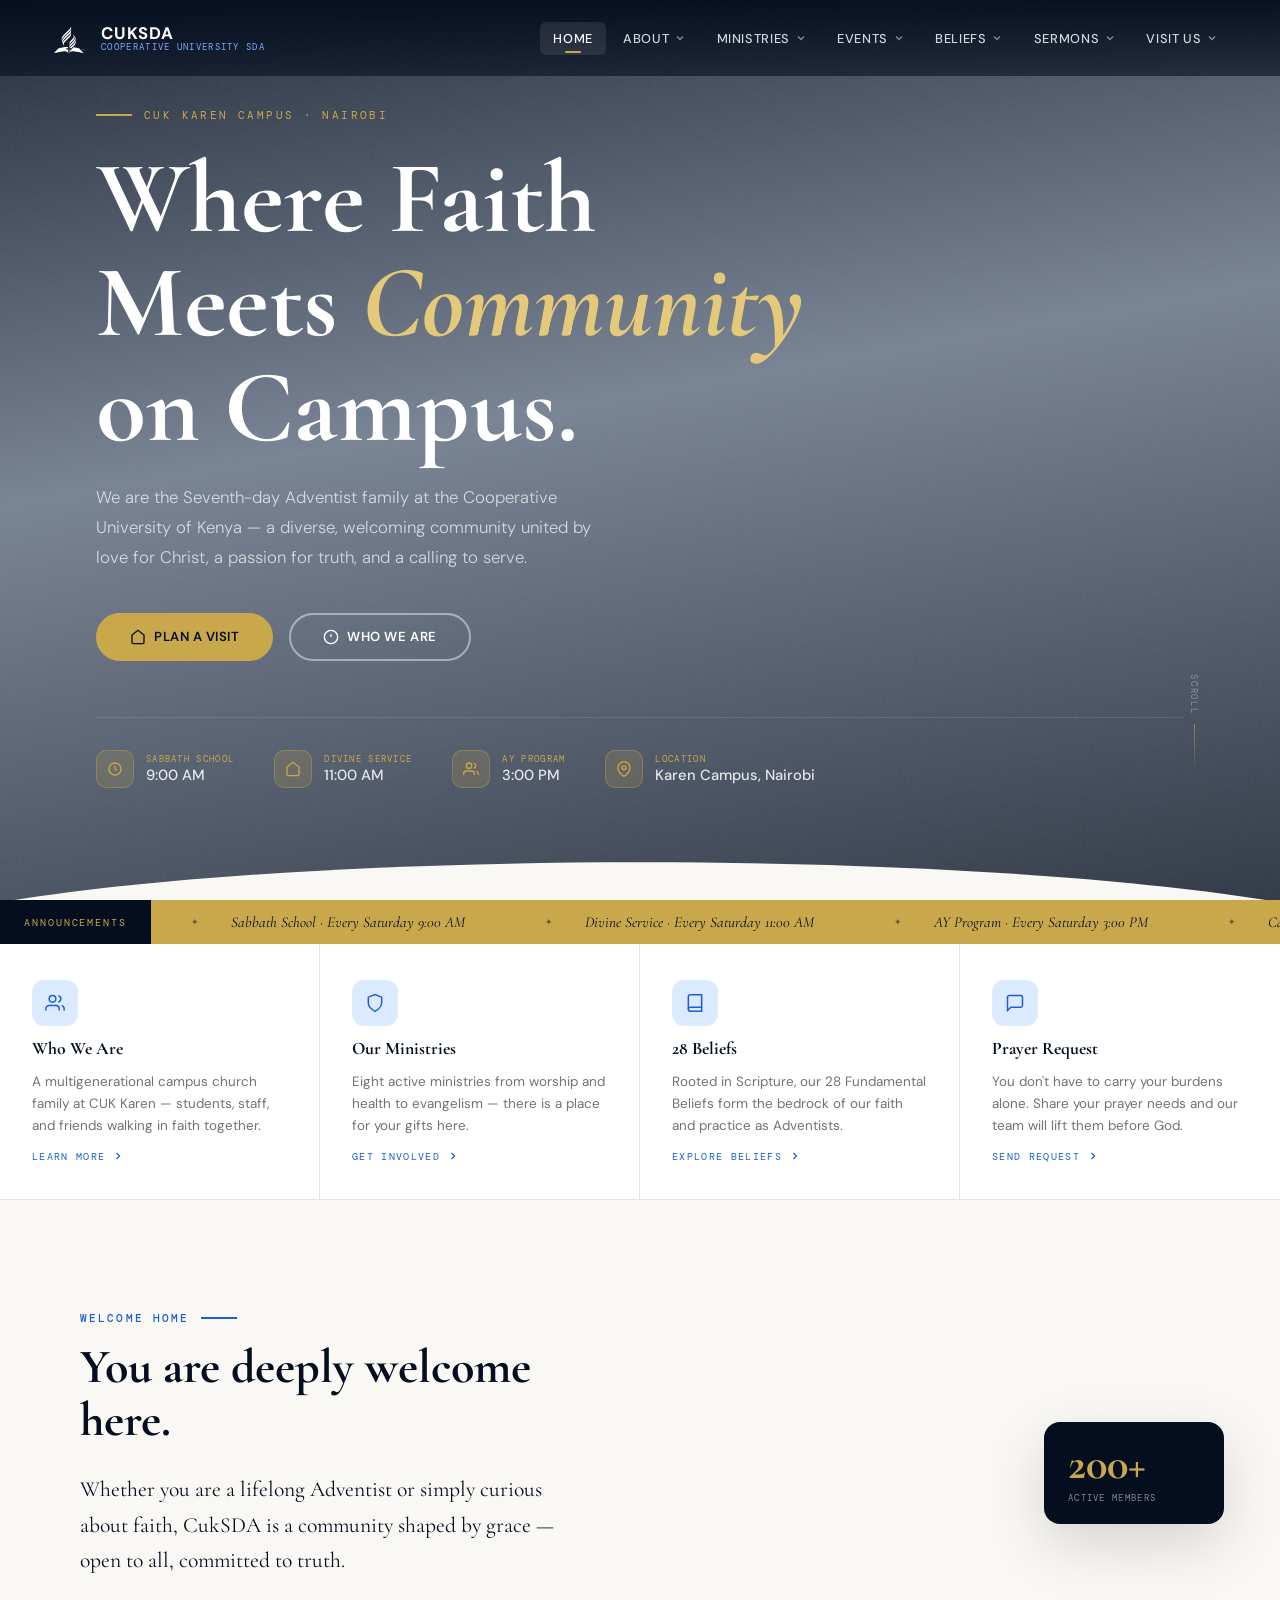
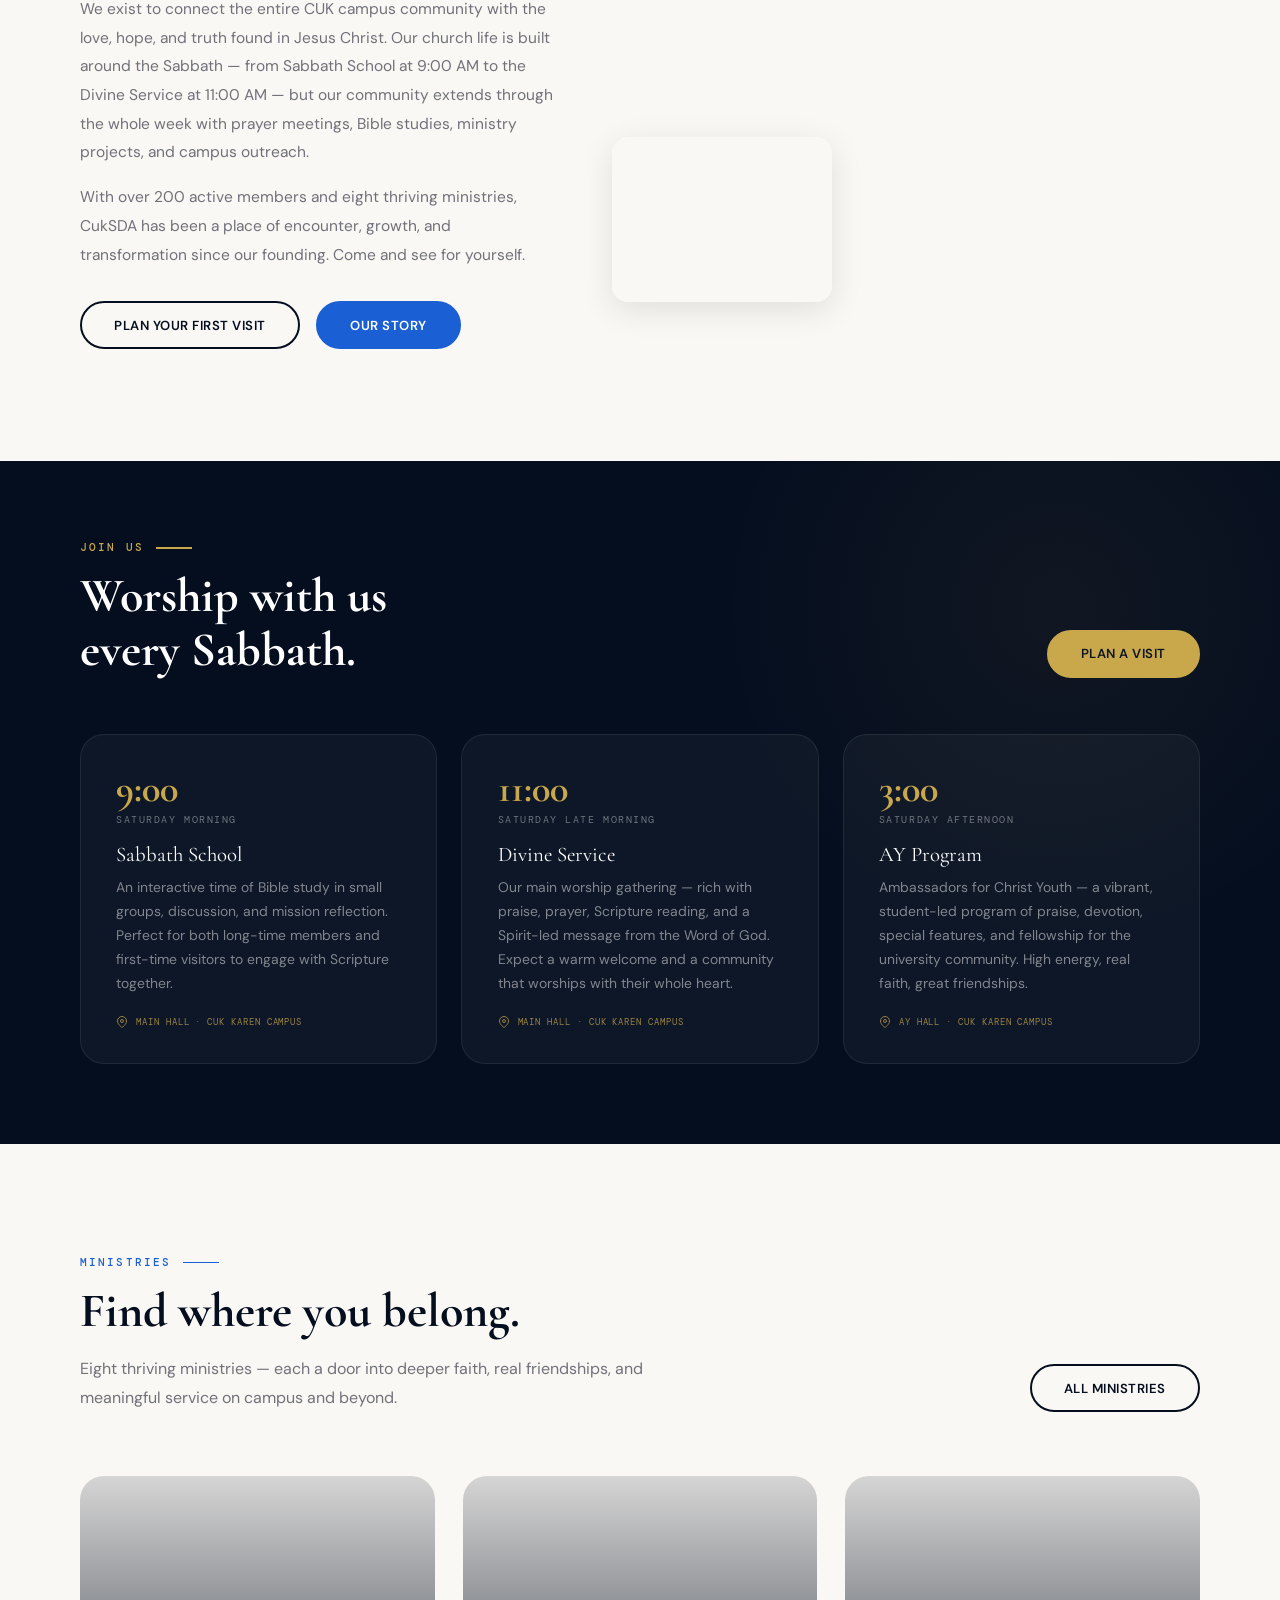
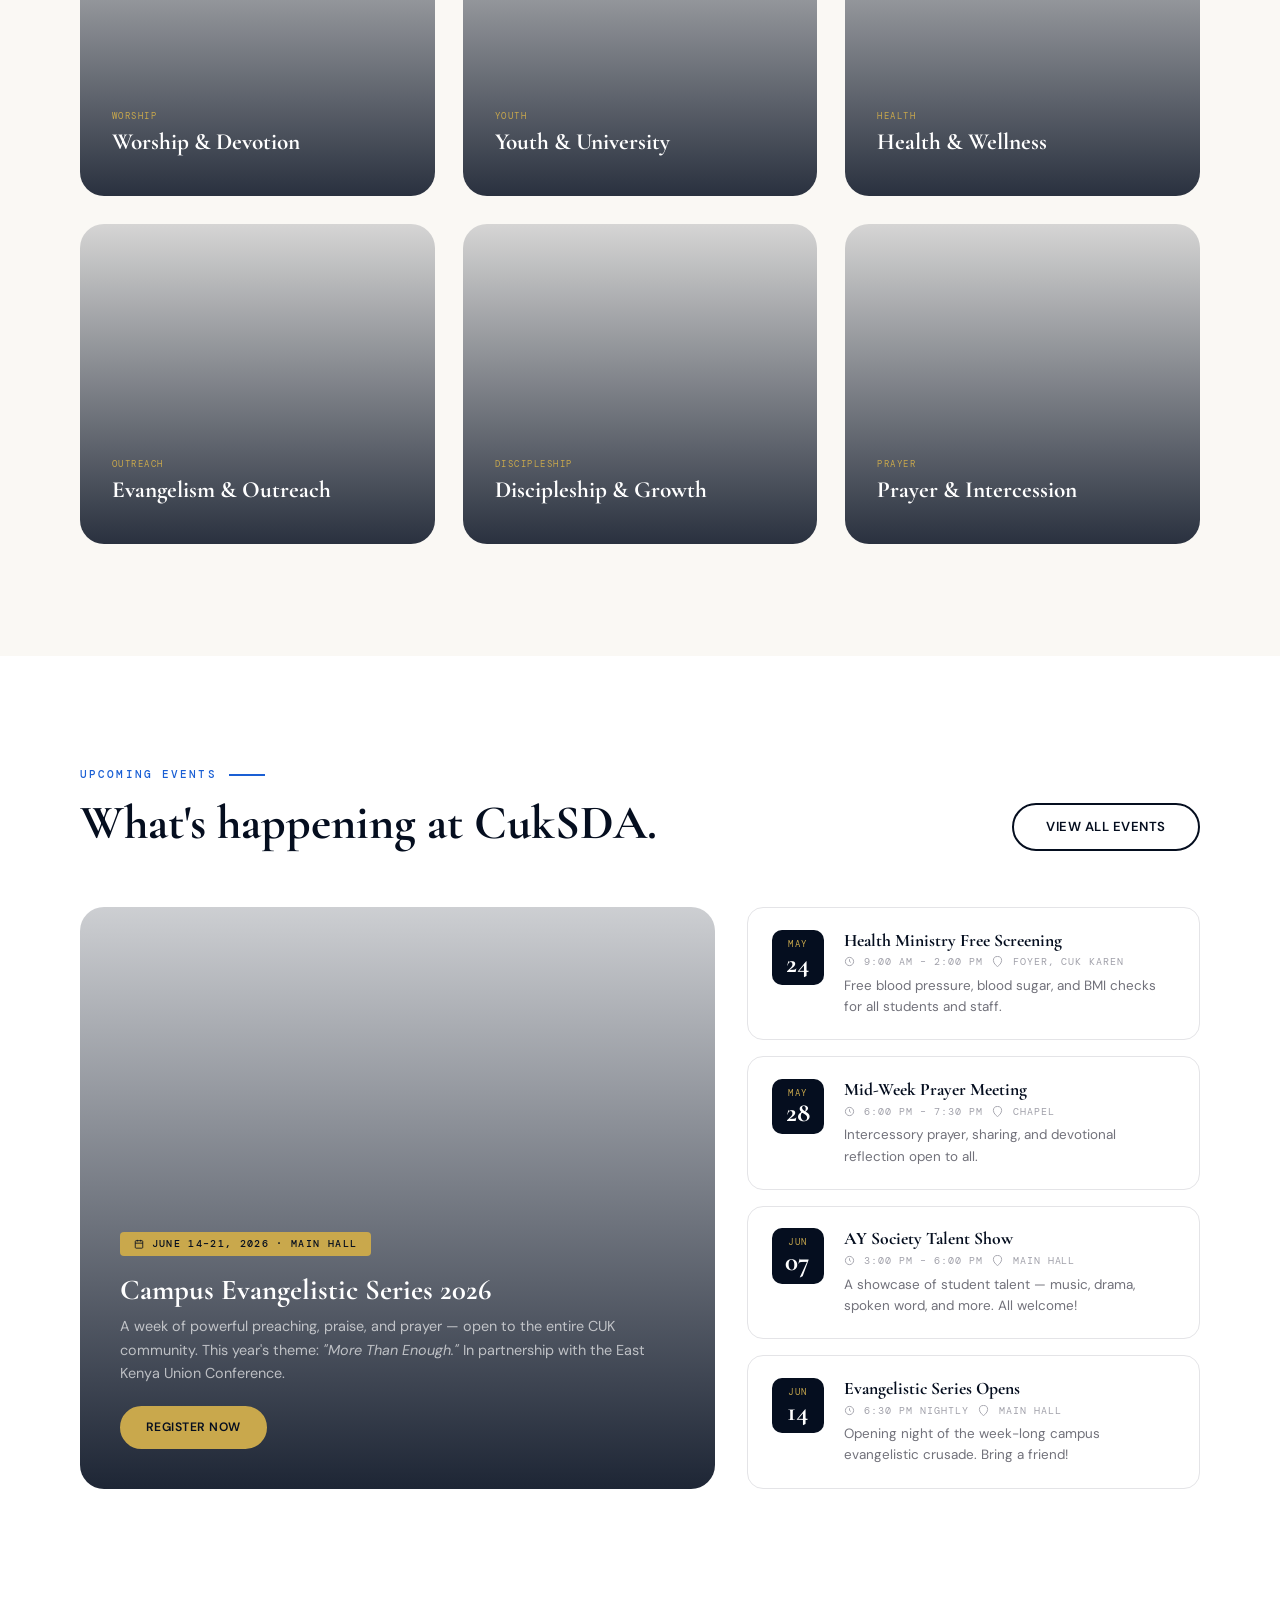
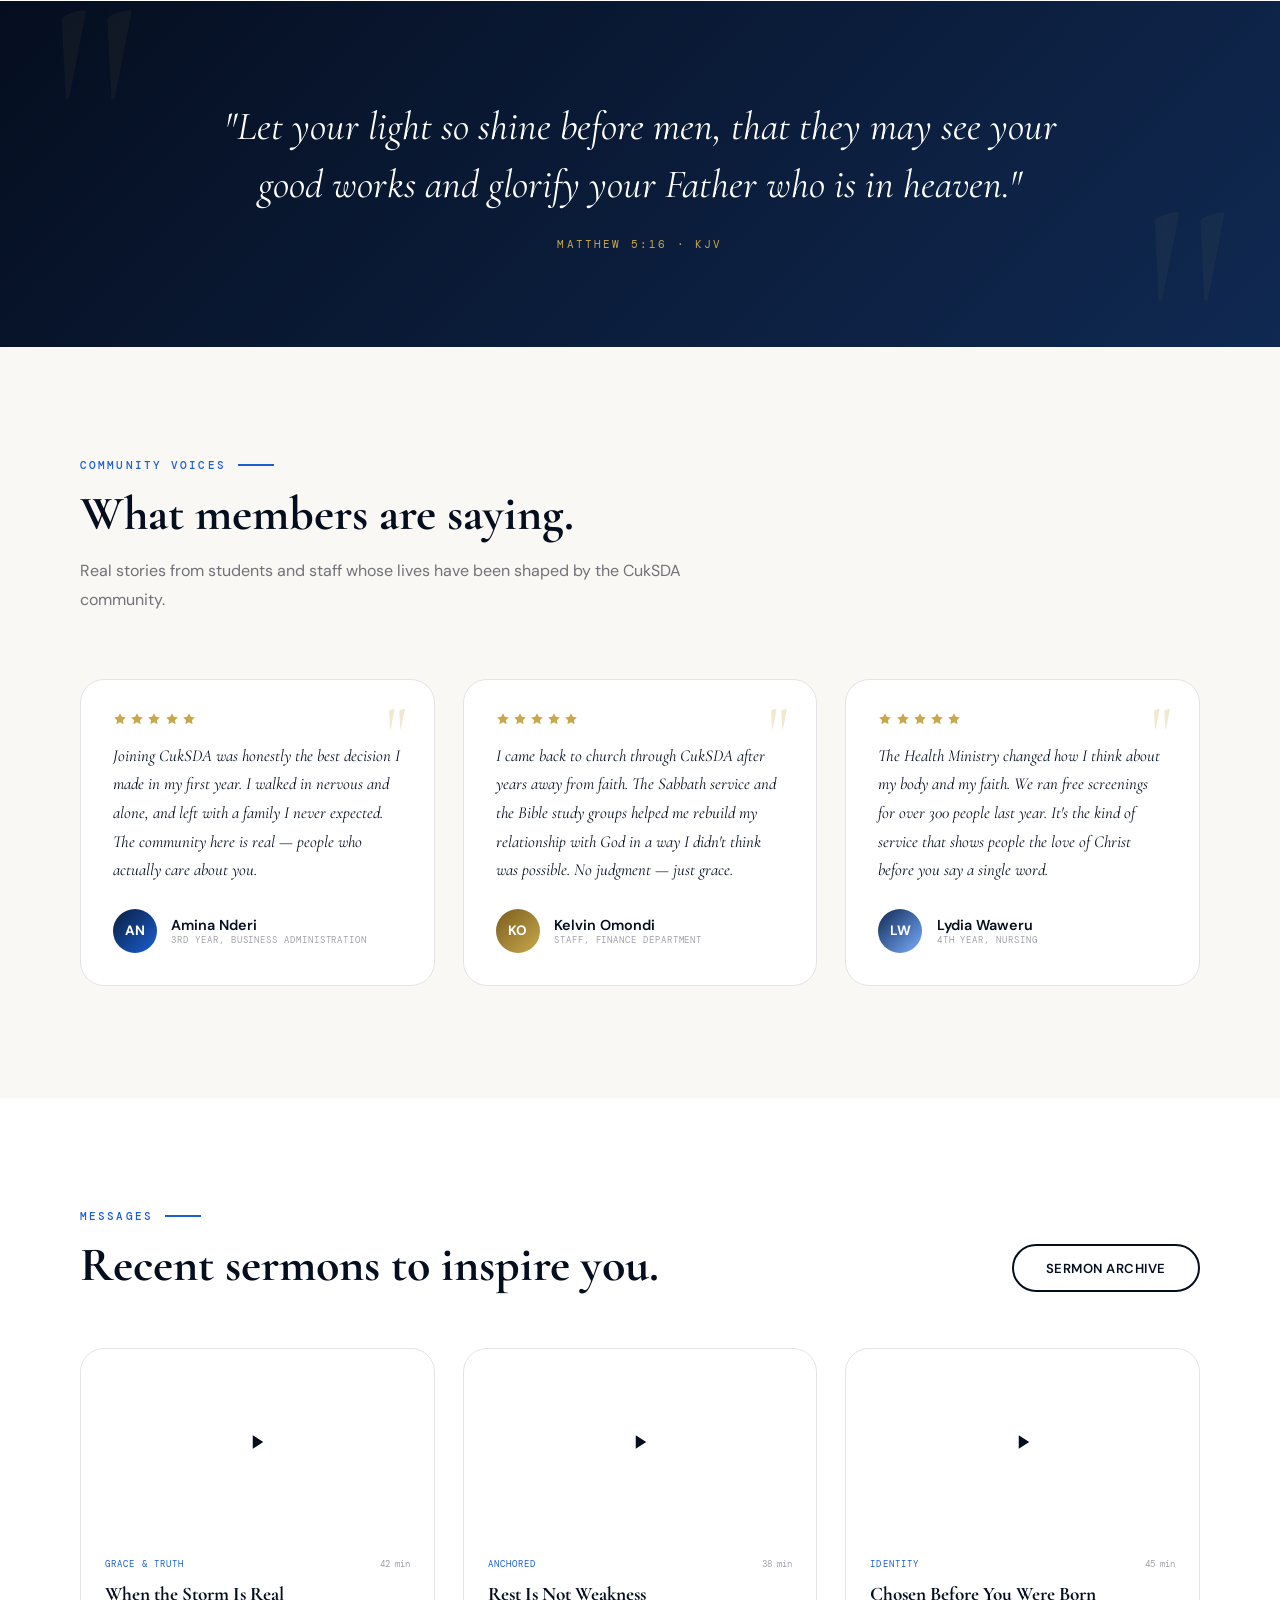
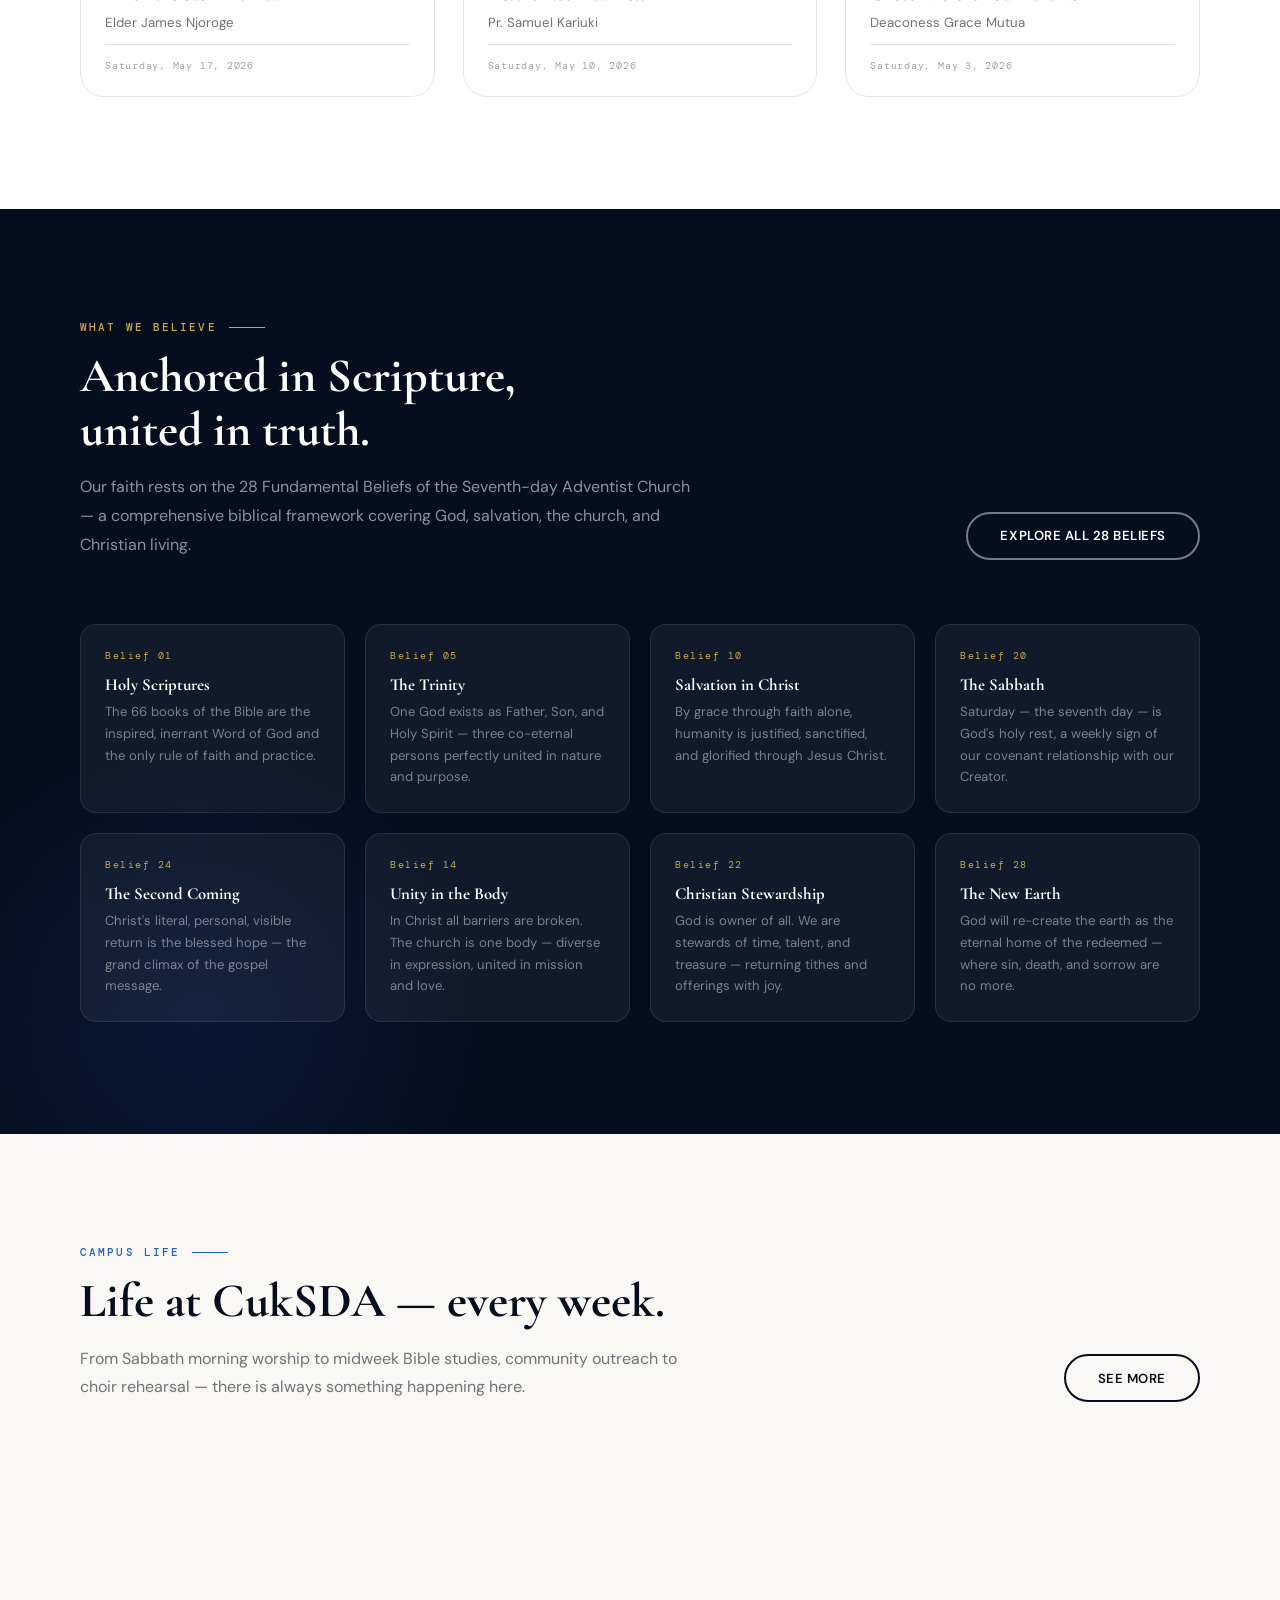
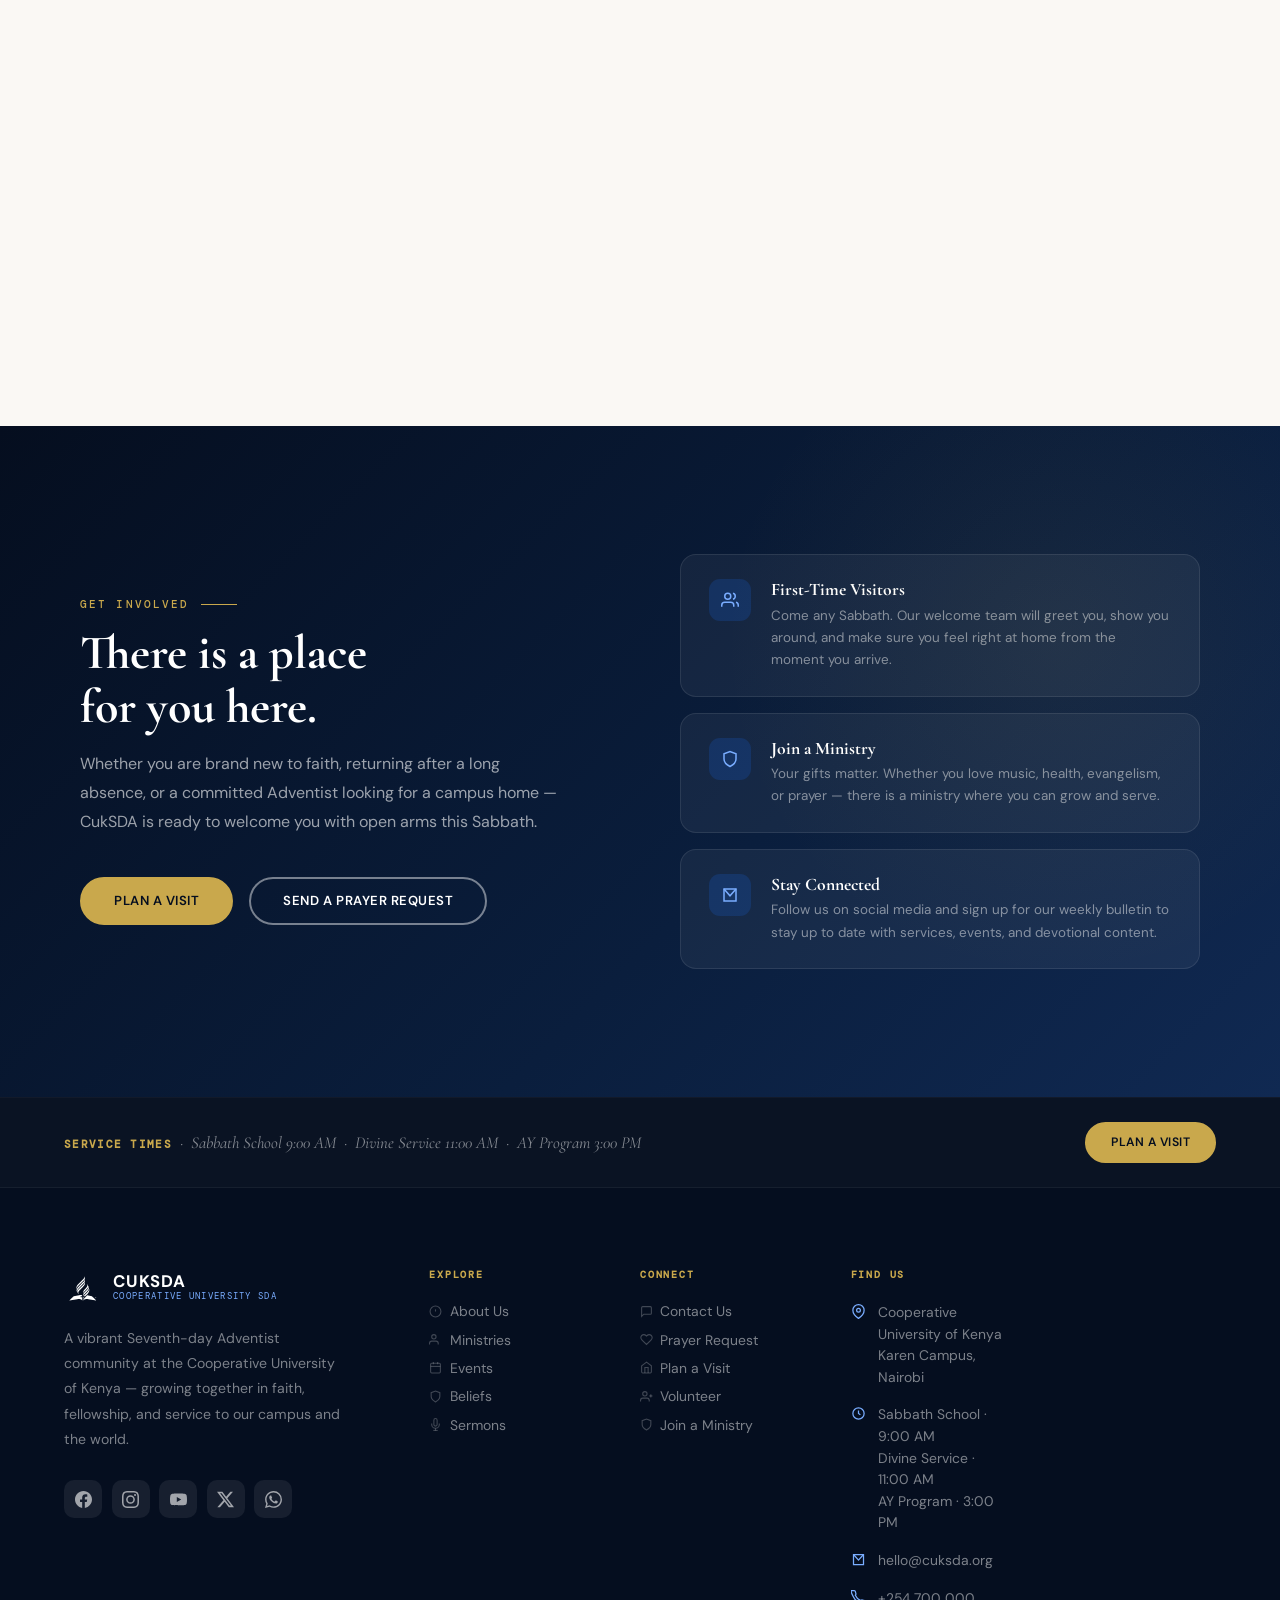
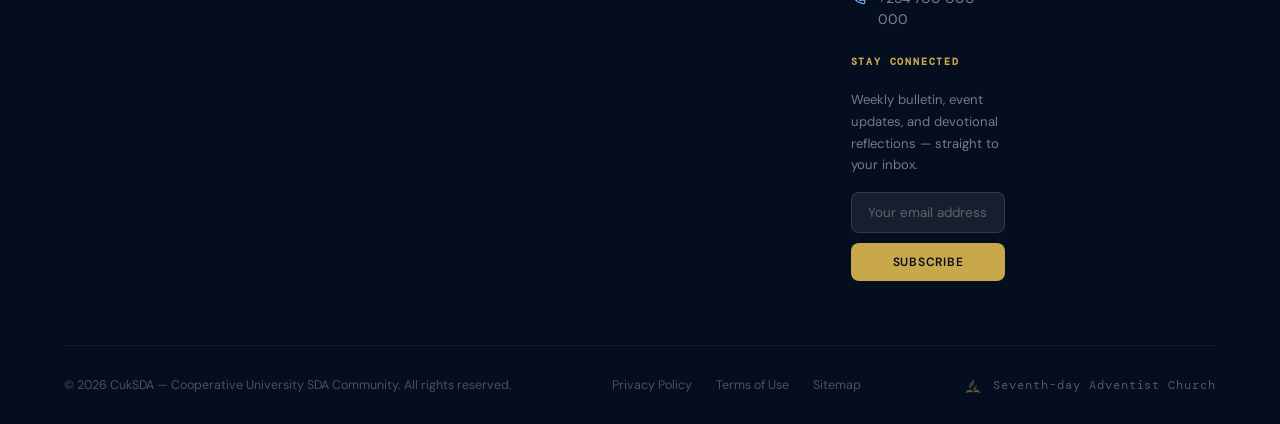
==== commit f3a184d7: "Update index.html" ====
--- a/index.html
+++ b/index.html
@@ -1,19 +1,607 @@
 <!DOCTYPE html>
-<!-- Multi-page version of fsd.html -->
 <html lang="en">
 <head>
   <meta charset="UTF-8">
   <meta name="viewport" content="width=device-width, initial-scale=1">
-  <link rel="stylesheet" href="./style.css">
-  <script src="./script.js" defer></script>
-  <title>CukSDA — Cooperative University SDA Community</title>
-  <meta name="description" content="A vibrant Seventh-day Adventist community at the Cooperative University of Kenya, Nairobi.">
+  <title>CukSDA · Cooperative University Seventh-day Adventist Community</title>
+  <meta name="description" content="Welcome to CukSDA — the Seventh-day Adventist community at the Cooperative University of Kenya, Karen Campus. Join us every Sabbath for worship, fellowship, and service.">
+  <link rel="preconnect" href="https://fonts.googleapis.com">
+  <link rel="preconnect" href="https://fonts.gstatic.com" crossorigin>
+  <link href="https://fonts.googleapis.com/css2?family=Cormorant+Garamond:ital,wght@0,400;0,600;0,700;1,400;1,700&family=DM+Mono:wght@400;500&family=DM+Sans:wght@300;400;500;600;700&display=swap" rel="stylesheet">
+  <style>
+    /* ── RESET & ROOT ── */
+    *, *::before, *::after { box-sizing: border-box; margin: 0; padding: 0; }
+    html { scroll-behavior: smooth; font-size: 16px; }
+    body { font-family: 'DM Sans', sans-serif; color: #0f172a; background: #fff; overflow-x: hidden; -webkit-font-smoothing: antialiased; }
+    img { max-width: 100%; display: block; }
+    a { text-decoration: none; color: inherit; }
+
+    :root {
+      --navy: #050e1f;
+      --navy-mid: #0a1e3d;
+      --navy-soft: #102952;
+      --blue: #1a5fd4;
+      --blue-mid: #1448a0;
+      --blue-light: #7aadff;
+      --blue-pale: #dbeafe;
+      --gold: #c9a84c;
+      --gold-light: #e4c97a;
+      --gold-dim: #7a5e1e;
+      --cream: #faf8f4;
+      --cream-dark: #f0ece3;
+      --white: #ffffff;
+      --gray-100: #f4f4f5;
+      --gray-200: #e4e4e7;
+      --gray-400: #a1a1aa;
+      --gray-500: #71717a;
+      --gray-700: #3f3f46;
+      --text: #0f172a;
+      --radius-sm: 8px;
+      --radius-md: 16px;
+      --radius-lg: 24px;
+      --radius-xl: 40px;
+      --shadow-sm: 0 2px 12px rgba(0,0,0,0.06);
+      --shadow-md: 0 8px 32px rgba(0,0,0,0.10);
+      --shadow-lg: 0 20px 60px rgba(0,0,0,0.15);
+      --transition: all 0.3s cubic-bezier(0.4,0,0.2,1);
+    }
+
+    /* ── BUTTONS ── */
+    .btn {
+      display: inline-flex; align-items: center; gap: 0.5rem;
+      font-family: 'DM Sans', sans-serif; font-weight: 600; font-size: 0.82rem;
+      letter-spacing: 0.04em; text-transform: uppercase;
+      padding: 0.85rem 2rem; border-radius: var(--radius-xl);
+      border: 2px solid transparent; cursor: pointer; transition: var(--transition);
+    }
+    .btn svg { width: 16px; height: 16px; }
+    .btn-gold { background: var(--gold); color: var(--navy); border-color: var(--gold); }
+    .btn-gold:hover { background: var(--gold-light); border-color: var(--gold-light); transform: translateY(-1px); box-shadow: 0 8px 24px rgba(201,168,76,0.35); }
+    .btn-outline { background: transparent; color: var(--white); border-color: rgba(255,255,255,0.45); }
+    .btn-outline:hover { border-color: var(--white); background: rgba(255,255,255,0.1); }
+    .btn-outline-dark { background: transparent; color: var(--navy); border-color: var(--navy); }
+    .btn-outline-dark:hover { background: var(--navy); color: var(--white); }
+    .btn-primary { background: var(--blue); color: var(--white); border-color: var(--blue); }
+    .btn-primary:hover { background: var(--blue-mid); transform: translateY(-1px); box-shadow: 0 8px 24px rgba(26,95,212,0.35); }
+
+    /* ── SECTION ATOMS ── */
+    .section-tag { font-family: 'DM Mono', monospace; font-weight: 500; font-size: 0.66rem; letter-spacing: 0.2em; text-transform: uppercase; color: var(--blue); display: flex; align-items: center; gap: 0.75rem; margin-bottom: 1rem; }
+    .section-tag::after { content: ''; width: 36px; height: 1.5px; background: currentColor; flex-shrink: 0; }
+    .section-title { font-family: 'Cormorant Garamond', serif; font-weight: 700; font-size: clamp(2rem, 4vw, 3rem); line-height: 1.12; color: var(--navy); }
+    .section-subtitle { color: var(--gray-500); font-size: 1rem; line-height: 1.8; max-width: 620px; margin-top: 1rem; font-weight: 400; }
+
+    /* ── HEADER ── */
+    header.site-header {
+      position: fixed; top: 0; left: 0; right: 0; z-index: 200;
+      height: 76px; display: flex; align-items: center; justify-content: space-between;
+      padding: 0 3rem;
+      background: linear-gradient(180deg,rgba(5,14,31,0.95) 0%,rgba(5,14,31,0.6) 100%);
+      transition: background 0.4s, box-shadow 0.4s;
+    }
+    header.site-header.scrolled {
+      background: rgba(5,14,31,0.97);
+      box-shadow: 0 1px 0 rgba(255,255,255,0.06), 0 4px 24px rgba(0,0,0,0.4);
+      backdrop-filter: blur(12px);
+    }
+    .logo-wrap { display: flex; align-items: center; gap: 0.7rem; }
+    .logo-icon-adventist { width: 42px; height: 42px; flex-shrink: 0; }
+    .logo-text { display: flex; flex-direction: column; line-height: 1.1; }
+    .logo-text .church-name { font-family: 'DM Sans', sans-serif; font-weight: 700; font-size: 1.05rem; color: var(--white); letter-spacing: 0.04em; text-transform: uppercase; }
+    .logo-text .church-sub { font-family: 'DM Mono', monospace; font-size: 0.58rem; color: var(--blue-light); letter-spacing: 0.14em; text-transform: uppercase; }
+
+    nav.primary-nav { display: flex; align-items: center; gap: 0.2rem; }
+    .nav-item { position: relative; }
+    .nav-item > a, .nav-item > button {
+      color: rgba(255,255,255,0.82); font-size: 0.8rem; font-weight: 500;
+      letter-spacing: 0.05em; text-transform: uppercase;
+      padding: 0.5rem 0.85rem; border-radius: 6px; transition: var(--transition);
+      display: flex; align-items: center; gap: 0.3rem;
+      background: none; border: none; cursor: pointer; font-family: inherit;
+    }
+    .nav-item > a:hover, .nav-item > a.active, .nav-item > button:hover { color: var(--white); background: rgba(255,255,255,0.09); }
+    .nav-item > a.active { position: relative; }
+    .nav-item > a.active::after { content: ''; position: absolute; bottom: 2px; left: 50%; transform: translateX(-50%); width: 16px; height: 2px; background: var(--gold); border-radius: 2px; }
+    .nav-item .chevron { width: 12px; height: 12px; stroke: currentColor; fill: none; stroke-width: 2.5; transition: transform 0.2s ease; opacity: 0.6; }
+    .nav-item:hover .chevron { transform: rotate(180deg); opacity: 1; }
+
+    .dropdown {
+      position: absolute; top: calc(100% + 8px); left: 50%;
+      transform: translateX(-50%) translateY(-10px);
+      min-width: 220px; background: rgba(5,14,31,0.98);
+      backdrop-filter: blur(16px); border: 1px solid rgba(255,255,255,0.08);
+      border-radius: var(--radius-md); padding: 0.75rem 0;
+      opacity: 0; visibility: hidden; transition: all 0.25s cubic-bezier(0.4,0,0.2,1);
+      box-shadow: 0 20px 60px rgba(0,0,0,0.4); z-index: 300;
+    }
+    .dropdown::before { content: ''; position: absolute; top: -6px; left: 50%; transform: translateX(-50%) rotate(45deg); width: 12px; height: 12px; background: rgba(5,14,31,0.98); border-top: 1px solid rgba(255,255,255,0.08); border-left: 1px solid rgba(255,255,255,0.08); }
+    .dropdown a { display: block; padding: 0.6rem 1.25rem; color: rgba(255,255,255,0.7); font-size: 0.82rem; font-weight: 400; transition: all 0.2s; white-space: nowrap; }
+    .dropdown a:hover { color: var(--white); background: rgba(255,255,255,0.06); padding-left: 1.5rem; }
+    .dropdown a.active { color: var(--gold); background: rgba(201,168,76,0.08); }
+    .dropdown-divider { height: 1px; background: rgba(255,255,255,0.08); margin: 0.5rem 0.75rem; }
+    .dropdown-label { padding: 0.3rem 1.25rem; font-family: 'DM Mono', monospace; font-size: 0.58rem; letter-spacing: 0.14em; text-transform: uppercase; color: var(--gold); pointer-events: none; }
+    .nav-item:hover .dropdown { opacity: 1; visibility: visible; transform: translateX(-50%) translateY(0); }
+    .menu-toggle { display: none; background: none; border: none; cursor: pointer; flex-direction: column; gap: 5px; padding: 8px; }
+    .menu-toggle span { display: block; width: 22px; height: 2px; background: var(--white); border-radius: 2px; transition: var(--transition); }
+
+    /* ══════════════════════════════════════
+       HERO
+    ══════════════════════════════════════ */
+    .hero {
+      position: relative; min-height: 100vh;
+      display: flex; flex-direction: column; justify-content: flex-end;
+      overflow: hidden;
+    }
+    .hero-bg {
+      position: absolute; inset: 0;
+      background:
+        linear-gradient(170deg, rgba(5,14,31,0.88) 0%, rgba(10,30,61,0.55) 45%, rgba(5,14,31,0.82) 100%),
+        url('https://images.unsplash.com/photo-1529156069898-49953e39b3ac?w=1920&q=80') center/cover no-repeat;
+      animation: heroZoom 24s ease-in-out infinite alternate;
+    }
+    @keyframes heroZoom { from { transform: scale(1.06); } to { transform: scale(1.0); } }
+
+    /* Animated grain overlay */
+    .hero-grain {
+      position: absolute; inset: 0; pointer-events: none; z-index: 1;
+      opacity: 0.04;
+      background-image: url("data:image/svg+xml,%3Csvg viewBox='0 0 256 256' xmlns='http://www.w3.org/2000/svg'%3E%3Cfilter id='n'%3E%3CfeTurbulence type='fractalNoise' baseFrequency='0.9' numOctaves='4' stitchTiles='stitch'/%3E%3C/filter%3E%3Crect width='100%25' height='100%25' filter='url(%23n)'/%3E%3C/svg%3E");
+    }
+
+    /* Decorative arc */
+    .hero-arc {
+      position: absolute; bottom: -2px; left: 0; right: 0; z-index: 2;
+      pointer-events: none;
+    }
+    .hero-arc svg { display: block; width: 100%; }
+
+    .hero-content {
+      position: relative; z-index: 3;
+      padding: 0 6rem 7rem;
+      max-width: 1400px; width: 100%;
+      animation: fadeUp 1s ease forwards;
+    }
+    @keyframes fadeUp { from { opacity: 0; transform: translateY(32px); } to { opacity: 1; transform: translateY(0); } }
+
+    .hero-eyebrow { display: flex; align-items: center; gap: 0.75rem; margin-bottom: 1.5rem; }
+    .hero-eyebrow-line { width: 36px; height: 2px; background: var(--gold); }
+    .hero-eyebrow-text { font-family: 'DM Mono', monospace; font-size: 0.68rem; color: var(--gold); letter-spacing: 0.22em; text-transform: uppercase; }
+
+    .hero h1 {
+      font-family: 'Cormorant Garamond', serif; font-weight: 700;
+      font-size: clamp(3.2rem, 8vw, 6.5rem); line-height: 1.02;
+      color: var(--white); max-width: 860px;
+    }
+    .hero h1 em { font-style: italic; color: var(--gold-light); }
+
+    .hero-desc {
+      color: rgba(255,255,255,0.70); font-size: 1.05rem; line-height: 1.78;
+      max-width: 520px; margin-top: 1.5rem; font-weight: 300;
+    }
+
+    .hero-actions { display: flex; gap: 1rem; flex-wrap: wrap; margin-top: 2.5rem; }
+
+    .hero-service-strip {
+      display: flex; align-items: center; gap: 2.5rem;
+      margin-top: 3.5rem; padding-top: 2rem;
+      border-top: 1px solid rgba(255,255,255,0.1);
+      flex-wrap: wrap;
+    }
+    .hero-service-item { display: flex; align-items: center; gap: 0.75rem; }
+    .hero-service-icon { width: 38px; height: 38px; background: rgba(201,168,76,0.18); border: 1px solid rgba(201,168,76,0.35); border-radius: 10px; display: flex; align-items: center; justify-content: center; flex-shrink: 0; }
+    .hero-service-icon svg { width: 16px; height: 16px; stroke: var(--gold); fill: none; stroke-width: 2; }
+    .hero-service-label { display: flex; flex-direction: column; }
+    .hero-service-label span:first-child { font-family: 'DM Mono', monospace; font-size: 0.58rem; color: var(--gold); letter-spacing: 0.14em; text-transform: uppercase; }
+    .hero-service-label span:last-child { font-size: 0.92rem; color: rgba(255,255,255,0.85); font-weight: 500; }
+
+    /* Scroll indicator */
+    .hero-scroll {
+      position: absolute; bottom: 8rem; right: 5rem; z-index: 3;
+      display: flex; flex-direction: column; align-items: center; gap: 0.6rem;
+      animation: fadeUp 1.2s 0.4s ease both;
+    }
+    .hero-scroll span { font-family: 'DM Mono', monospace; font-size: 0.55rem; letter-spacing: 0.2em; text-transform: uppercase; color: rgba(255,255,255,0.35); writing-mode: vertical-rl; }
+    .scroll-line { width: 1px; height: 48px; background: linear-gradient(180deg, rgba(201,168,76,0.6) 0%, transparent 100%); animation: scrollPulse 2.5s ease infinite; }
+    @keyframes scrollPulse { 0%,100% { opacity: 0.4; transform: scaleY(1); } 50% { opacity: 1; transform: scaleY(1.15); } }
+
+    /* ══════════════════════════════════════
+       TICKER / ANNOUNCEMENT BAR
+    ══════════════════════════════════════ */
+    .ticker-bar {
+      background: var(--gold); padding: 0; overflow: hidden; height: 44px;
+      display: flex; align-items: center;
+    }
+    .ticker-label { background: var(--navy); color: var(--gold); font-family: 'DM Mono', monospace; font-size: 0.6rem; letter-spacing: 0.2em; text-transform: uppercase; padding: 0 1.5rem; height: 100%; display: flex; align-items: center; white-space: nowrap; flex-shrink: 0; }
+    .ticker-track { display: flex; align-items: center; overflow: hidden; flex: 1; }
+    .ticker-inner { display: flex; gap: 0; animation: ticker 38s linear infinite; white-space: nowrap; }
+    .ticker-inner:hover { animation-play-state: paused; }
+    @keyframes ticker { from { transform: translateX(0); } to { transform: translateX(-50%); } }
+    .ticker-item { display: flex; align-items: center; gap: 2rem; padding: 0 2.5rem; font-family: 'Cormorant Garamond', serif; font-size: 0.95rem; font-style: italic; color: var(--navy); }
+    .ticker-item::before { content: '✦'; font-style: normal; font-family: 'DM Sans', sans-serif; font-size: 0.55rem; opacity: 0.5; }
+
+    /* ══════════════════════════════════════
+       WELCOME INTRO
+    ══════════════════════════════════════ */
+    .welcome-section { background: var(--cream); padding: 7rem 5rem; }
+    .welcome-grid { display: grid; grid-template-columns: 1fr 1.15fr; gap: 6rem; align-items: center; }
+    .welcome-copy .section-tag { color: var(--blue); }
+    .welcome-lead { font-family: 'Cormorant Garamond', serif; font-size: 1.35rem; line-height: 1.65; color: var(--navy); margin-top: 1.5rem; font-weight: 400; }
+    .welcome-body { color: var(--gray-500); font-size: 0.97rem; line-height: 1.85; margin-top: 1rem; }
+    .welcome-actions { display: flex; gap: 1rem; flex-wrap: wrap; margin-top: 2rem; }
+
+    .welcome-visual { position: relative; }
+    .welcome-img-main {
+      border-radius: var(--radius-lg); overflow: hidden; height: 480px;
+      background: url('https://images.unsplash.com/photo-1517048676732-d65bc937f952?w=900&q=80') center/cover;
+    }
+    .welcome-img-inset {
+      position: absolute; bottom: -2rem; left: -2.5rem;
+      width: 220px; height: 165px; border-radius: var(--radius-md); overflow: hidden;
+      background: url('https://images.unsplash.com/photo-1523580494863-6f3031224c94?w=500&q=80') center/cover;
+      border: 5px solid var(--cream); box-shadow: var(--shadow-md);
+    }
+    .welcome-badge {
+      position: absolute; top: 2rem; right: -1.5rem;
+      background: var(--navy); border-radius: var(--radius-md); padding: 1.25rem 1.5rem;
+      box-shadow: var(--shadow-lg); min-width: 180px;
+    }
+    .welcome-badge .num { font-family: 'Cormorant Garamond', serif; font-size: 2.8rem; font-weight: 700; color: var(--white); line-height: 1; }
+    .welcome-badge .num span { color: var(--gold); }
+    .welcome-badge .lbl { font-family: 'DM Mono', monospace; font-size: 0.58rem; letter-spacing: 0.14em; text-transform: uppercase; color: rgba(255,255,255,0.5); margin-top: 0.3rem; }
+
+    /* ══════════════════════════════════════
+       SERVICE TIMES CARDS
+    ══════════════════════════════════════ */
+    .services-section { background: var(--navy); padding: 5rem; position: relative; overflow: hidden; }
+    .services-section::before { content: ''; position: absolute; top: -30%; right: -10%; width: 700px; height: 700px; border-radius: 50%; background: radial-gradient(circle, rgba(201,168,76,0.06) 0%, transparent 68%); pointer-events: none; }
+    .services-section .section-tag { color: var(--gold); }
+    .services-section .section-tag::after { background: var(--gold); }
+    .services-section .section-title { color: var(--white); }
+    .services-header { display: flex; align-items: flex-end; justify-content: space-between; flex-wrap: wrap; gap: 1.5rem; margin-bottom: 3.5rem; }
+    .services-grid { display: grid; grid-template-columns: repeat(3, 1fr); gap: 1.5rem; }
+    .service-card {
+      background: rgba(255,255,255,0.04); border: 1px solid rgba(255,255,255,0.08);
+      border-radius: var(--radius-lg); padding: 2.2rem; transition: var(--transition);
+      position: relative; overflow: hidden;
+    }
+    .service-card::before { content: ''; position: absolute; top: 0; left: 0; right: 0; height: 3px; background: var(--gold); transform: scaleX(0); transition: transform 0.35s ease; }
+    .service-card:hover { background: rgba(255,255,255,0.07); border-color: rgba(201,168,76,0.25); transform: translateY(-4px); }
+    .service-card:hover::before { transform: scaleX(1); }
+    .service-time { font-family: 'Cormorant Garamond', serif; font-size: 2.4rem; font-weight: 700; color: var(--gold); line-height: 1; margin-bottom: 0.25rem; }
+    .service-period { font-family: 'DM Mono', monospace; font-size: 0.6rem; letter-spacing: 0.16em; text-transform: uppercase; color: rgba(255,255,255,0.4); margin-bottom: 1rem; }
+    .service-name { font-family: 'Cormorant Garamond', serif; font-size: 1.3rem; color: var(--white); margin-bottom: 0.6rem; }
+    .service-desc { color: rgba(255,255,255,0.48); font-size: 0.87rem; line-height: 1.72; }
+    .service-meta { display: flex; align-items: center; gap: 0.5rem; margin-top: 1.25rem; font-family: 'DM Mono', monospace; font-size: 0.58rem; letter-spacing: 0.1em; text-transform: uppercase; color: var(--gold); opacity: 0.75; }
+    .service-meta svg { width: 12px; height: 12px; stroke: currentColor; fill: none; stroke-width: 2; }
+
+    /* ══════════════════════════════════════
+       FEATURED SECTIONS STRIP
+    ══════════════════════════════════════ */
+    .features-strip { display: grid; grid-template-columns: repeat(4, 1fr); background: var(--white); border-bottom: 1px solid var(--gray-200); }
+    .feature-tile { padding: 2.25rem 2rem; border-right: 1px solid var(--gray-200); display: flex; flex-direction: column; gap: 0.75rem; transition: var(--transition); cursor: pointer; }
+    .feature-tile:last-child { border-right: none; }
+    .feature-tile:hover { background: var(--cream); }
+    .feature-tile-icon { width: 46px; height: 46px; border-radius: 12px; background: var(--blue-pale); display: flex; align-items: center; justify-content: center; transition: var(--transition); }
+    .feature-tile:hover .feature-tile-icon { background: var(--blue); }
+    .feature-tile-icon svg { width: 20px; height: 20px; stroke: var(--blue); fill: none; stroke-width: 1.8; transition: var(--transition); }
+    .feature-tile:hover .feature-tile-icon svg { stroke: var(--white); }
+    .feature-tile h4 { font-family: 'Cormorant Garamond', serif; font-size: 1.1rem; color: var(--navy); }
+    .feature-tile p { font-size: 0.84rem; color: var(--gray-500); line-height: 1.65; }
+    .feature-tile-link { font-family: 'DM Mono', monospace; font-size: 0.6rem; letter-spacing: 0.14em; text-transform: uppercase; color: var(--blue); display: flex; align-items: center; gap: 0.4rem; margin-top: auto; }
+    .feature-tile-link svg { width: 12px; height: 12px; stroke: currentColor; fill: none; stroke-width: 2.5; }
+
+    /* ══════════════════════════════════════
+       MINISTRIES
+    ══════════════════════════════════════ */
+    .ministries-section { padding: 7rem 5rem; background: var(--cream); }
+    .ministries-grid { display: grid; grid-template-columns: repeat(3, 1fr); gap: 1.75rem; margin-top: 4rem; }
+    .ministry-card {
+      border-radius: var(--radius-lg); overflow: hidden; position: relative;
+      height: 320px; cursor: pointer; transition: var(--transition);
+    }
+    .ministry-card:hover { transform: translateY(-6px); box-shadow: var(--shadow-lg); }
+    .ministry-bg { position: absolute; inset: 0; background-size: cover; background-position: center; transition: transform 0.55s ease; }
+    .ministry-card:hover .ministry-bg { transform: scale(1.06); }
+    .ministry-overlay { position: absolute; inset: 0; background: linear-gradient(180deg, rgba(5,14,31,0.15) 0%, rgba(5,14,31,0.85) 100%); }
+    .ministry-content { position: absolute; bottom: 0; left: 0; right: 0; padding: 2rem; }
+    .ministry-tag { font-family: 'DM Mono', monospace; font-size: 0.58rem; letter-spacing: 0.16em; text-transform: uppercase; color: var(--gold); margin-bottom: 0.4rem; }
+    .ministry-content h3 { font-family: 'Cormorant Garamond', serif; font-size: 1.45rem; color: var(--white); margin-bottom: 0.5rem; }
+    .ministry-content p { color: rgba(255,255,255,0.65); font-size: 0.84rem; line-height: 1.65; max-height: 0; overflow: hidden; transition: max-height 0.4s ease, opacity 0.4s ease; opacity: 0; }
+    .ministry-card:hover .ministry-content p { max-height: 80px; opacity: 1; }
+
+    /* ══════════════════════════════════════
+       UPCOMING EVENTS
+    ══════════════════════════════════════ */
+    .events-section { padding: 7rem 5rem; background: var(--white); }
+    .events-header { display: flex; align-items: flex-end; justify-content: space-between; flex-wrap: wrap; gap: 1.5rem; margin-bottom: 3.5rem; }
+    .events-grid { display: grid; grid-template-columns: 1.4fr 1fr; gap: 2rem; }
+    .event-featured {
+      border-radius: var(--radius-lg); overflow: hidden; position: relative; min-height: 440px;
+      background: url('https://images.unsplash.com/photo-1529156069898-49953e39b3ac?w=900&q=80') center/cover;
+    }
+    .event-featured-overlay { position: absolute; inset: 0; background: linear-gradient(180deg, rgba(5,14,31,0.2) 0%, rgba(5,14,31,0.9) 100%); }
+    .event-featured-content { position: absolute; bottom: 0; left: 0; right: 0; padding: 2.5rem; }
+    .event-date-badge { display: inline-flex; align-items: center; gap: 0.5rem; background: var(--gold); color: var(--navy); font-family: 'DM Mono', monospace; font-size: 0.6rem; letter-spacing: 0.14em; text-transform: uppercase; padding: 0.35rem 0.85rem; border-radius: 4px; margin-bottom: 1rem; font-weight: 500; }
+    .event-featured-content h3 { font-family: 'Cormorant Garamond', serif; font-size: 1.8rem; color: var(--white); margin-bottom: 0.5rem; }
+    .event-featured-content p { color: rgba(255,255,255,0.65); font-size: 0.9rem; line-height: 1.65; margin-bottom: 1.25rem; }
+
+    .events-list { display: flex; flex-direction: column; gap: 1rem; }
+    .event-item {
+      border: 1px solid var(--gray-200); border-radius: var(--radius-md);
+      padding: 1.35rem 1.5rem; display: flex; gap: 1.25rem; align-items: flex-start;
+      transition: var(--transition);
+    }
+    .event-item:hover { box-shadow: var(--shadow-md); transform: translateX(4px); border-color: transparent; }
+    .event-cal {
+      background: var(--navy); border-radius: 10px; min-width: 52px; padding: 0.5rem 0;
+      display: flex; flex-direction: column; align-items: center; flex-shrink: 0;
+    }
+    .event-cal-month { font-family: 'DM Mono', monospace; font-size: 0.55rem; letter-spacing: 0.14em; text-transform: uppercase; color: var(--gold); }
+    .event-cal-day { font-family: 'Cormorant Garamond', serif; font-size: 1.7rem; font-weight: 700; color: var(--white); line-height: 1; }
+    .event-info h4 { font-family: 'Cormorant Garamond', serif; font-size: 1.1rem; color: var(--navy); margin-bottom: 0.3rem; }
+    .event-info .meta { font-family: 'DM Mono', monospace; font-size: 0.6rem; letter-spacing: 0.1em; text-transform: uppercase; color: var(--gray-400); display: flex; align-items: center; gap: 0.6rem; flex-wrap: wrap; }
+    .event-info .meta svg { width: 11px; height: 11px; stroke: currentColor; fill: none; stroke-width: 2; }
+    .event-info p { color: var(--gray-500); font-size: 0.84rem; line-height: 1.6; margin-top: 0.4rem; }
+
+    /* ══════════════════════════════════════
+       SCRIPTURE VERSE BANNER
+    ══════════════════════════════════════ */
+    .verse-banner {
+      background: linear-gradient(135deg, var(--navy) 0%, var(--navy-soft) 100%);
+      padding: 6rem 5rem; position: relative; overflow: hidden; text-align: center;
+    }
+    .verse-banner::before { content: '"'; position: absolute; top: -3rem; left: 3rem; font-family: 'Cormorant Garamond', serif; font-size: 20rem; color: rgba(201,168,76,0.05); line-height: 1; pointer-events: none; }
+    .verse-banner::after { content: '"'; position: absolute; bottom: -8rem; right: 3rem; font-family: 'Cormorant Garamond', serif; font-size: 20rem; color: rgba(201,168,76,0.05); line-height: 1; pointer-events: none; }
+    .verse-text { font-family: 'Cormorant Garamond', serif; font-size: clamp(1.6rem, 3.5vw, 2.5rem); color: var(--white); font-style: italic; line-height: 1.45; max-width: 840px; margin: 0 auto; position: relative; z-index: 1; }
+    .verse-ref { font-family: 'DM Mono', monospace; font-size: 0.68rem; letter-spacing: 0.2em; text-transform: uppercase; color: var(--gold); margin-top: 1.5rem; position: relative; z-index: 1; }
+
+    /* ══════════════════════════════════════
+       TESTIMONIALS / COMMUNITY VOICES
+    ══════════════════════════════════════ */
+    .testimonials-section { padding: 7rem 5rem; background: var(--cream); }
+    .testimonials-grid { display: grid; grid-template-columns: repeat(3, 1fr); gap: 1.75rem; margin-top: 4rem; }
+    .testimonial-card { background: var(--white); border-radius: var(--radius-lg); padding: 2rem; border: 1px solid var(--gray-200); transition: var(--transition); position: relative; }
+    .testimonial-card:hover { box-shadow: var(--shadow-md); transform: translateY(-3px); }
+    .testimonial-card::before { content: '"'; font-family: 'Cormorant Garamond', serif; font-size: 4.5rem; color: var(--gold); line-height: 0.8; position: absolute; top: 1.5rem; right: 1.75rem; opacity: 0.25; }
+    .testimonial-stars { display: flex; gap: 0.2rem; margin-bottom: 1rem; }
+    .testimonial-stars svg { width: 14px; height: 14px; fill: var(--gold); stroke: none; }
+    .testimonial-text { font-family: 'Cormorant Garamond', serif; font-size: 1.05rem; font-style: italic; color: var(--navy); line-height: 1.7; margin-bottom: 1.5rem; }
+    .testimonial-person { display: flex; align-items: center; gap: 0.9rem; }
+    .testimonial-avatar { width: 44px; height: 44px; border-radius: 50%; display: flex; align-items: center; justify-content: center; font-family: 'DM Sans', sans-serif; font-size: 0.85rem; font-weight: 700; color: var(--white); flex-shrink: 0; }
+    .t-av1 { background: linear-gradient(135deg, #0a1e3d, #1a5fd4); }
+    .t-av2 { background: linear-gradient(135deg, #7a5e1e, #c9a84c); }
+    .t-av3 { background: linear-gradient(135deg, #102952, #7aadff); }
+    .testimonial-name { font-weight: 600; font-size: 0.9rem; color: var(--navy); }
+    .testimonial-role { font-family: 'DM Mono', monospace; font-size: 0.58rem; letter-spacing: 0.1em; text-transform: uppercase; color: var(--gray-400); }
+
+    /* ══════════════════════════════════════
+       SERMON PREVIEW
+    ══════════════════════════════════════ */
+    .sermons-section { padding: 7rem 5rem; background: var(--white); }
+    .sermons-header { display: flex; align-items: flex-end; justify-content: space-between; flex-wrap: wrap; gap: 1.5rem; margin-bottom: 3.5rem; }
+    .sermons-grid { display: grid; grid-template-columns: repeat(3, 1fr); gap: 1.75rem; }
+    .sermon-card { border-radius: var(--radius-lg); border: 1px solid var(--gray-200); overflow: hidden; transition: var(--transition); }
+    .sermon-card:hover { box-shadow: var(--shadow-md); transform: translateY(-4px); }
+    .sermon-thumb {
+      height: 185px; background: url('https://images.unsplash.com/photo-1551632436-cbf8dd35adfa?w=600&q=80') center/cover;
+      position: relative;
+    }
+    .sermon-thumb-2 { background-image: url('https://images.unsplash.com/photo-1516062423079-7ca13cdc7f5a?w=600&q=80'); }
+    .sermon-thumb-3 { background-image: url('https://images.unsplash.com/photo-1544531586-fde5298cdd40?w=600&q=80'); }
+    .sermon-play {
+      position: absolute; top: 50%; left: 50%; transform: translate(-50%, -50%);
+      width: 52px; height: 52px; background: rgba(255,255,255,0.95); border-radius: 50%;
+      display: flex; align-items: center; justify-content: center; transition: var(--transition);
+    }
+    .sermon-card:hover .sermon-play { background: var(--gold); transform: translate(-50%, -50%) scale(1.1); }
+    .sermon-play svg { width: 18px; height: 18px; fill: var(--navy); margin-left: 2px; }
+    .sermon-body { padding: 1.5rem; }
+    .sermon-meta { display: flex; align-items: center; justify-content: space-between; margin-bottom: 0.75rem; }
+    .sermon-series { font-family: 'DM Mono', monospace; font-size: 0.58rem; letter-spacing: 0.12em; text-transform: uppercase; color: var(--blue); }
+    .sermon-duration { font-family: 'DM Mono', monospace; font-size: 0.58rem; color: var(--gray-400); }
+    .sermon-body h4 { font-family: 'Cormorant Garamond', serif; font-size: 1.2rem; color: var(--navy); margin-bottom: 0.4rem; line-height: 1.3; }
+    .sermon-speaker { font-size: 0.83rem; color: var(--gray-500); }
+    .sermon-date { font-family: 'DM Mono', monospace; font-size: 0.6rem; color: var(--gray-400); letter-spacing: 0.08em; margin-top: 0.85rem; padding-top: 0.85rem; border-top: 1px solid var(--gray-200); }
+
+    /* ══════════════════════════════════════
+       BELIEFS SNAPSHOT
+    ══════════════════════════════════════ */
+    .beliefs-snapshot { padding: 7rem 5rem; background: var(--navy); position: relative; overflow: hidden; }
+    .beliefs-snapshot::before { content: ''; position: absolute; bottom: -20%; left: -8%; width: 600px; height: 600px; border-radius: 50%; background: radial-gradient(circle, rgba(26,95,212,0.12) 0%, transparent 68%); pointer-events: none; }
+    .beliefs-snapshot .section-tag { color: var(--gold); }
+    .beliefs-snapshot .section-tag::after { background: var(--gold); }
+    .beliefs-snapshot .section-title { color: var(--white); }
+    .beliefs-snapshot .section-subtitle { color: rgba(255,255,255,0.55); }
+    .beliefs-top { display: flex; align-items: flex-end; justify-content: space-between; flex-wrap: wrap; gap: 2rem; margin-bottom: 4rem; }
+    .beliefs-list { display: grid; grid-template-columns: repeat(4, 1fr); gap: 1.25rem; }
+    .belief-pill {
+      background: rgba(255,255,255,0.05); border: 1px solid rgba(255,255,255,0.09);
+      border-radius: var(--radius-md); padding: 1.5rem; transition: var(--transition);
+    }
+    .belief-pill:hover { background: rgba(255,255,255,0.09); border-color: rgba(201,168,76,0.3); transform: translateY(-3px); }
+    .belief-pill-num { font-family: 'DM Mono', monospace; font-size: 0.6rem; letter-spacing: 0.16em; color: var(--gold); margin-bottom: 0.75rem; }
+    .belief-pill h4 { font-family: 'Cormorant Garamond', serif; font-size: 1.05rem; color: var(--white); margin-bottom: 0.4rem; }
+    .belief-pill p { color: rgba(255,255,255,0.45); font-size: 0.82rem; line-height: 1.65; }
+
+    /* ══════════════════════════════════════
+       PHOTO MOSAIC / CAMPUS LIFE
+    ══════════════════════════════════════ */
+    .mosaic-section { padding: 7rem 5rem; background: var(--cream); }
+    .mosaic-header { display: flex; align-items: flex-end; justify-content: space-between; flex-wrap: wrap; gap: 1.5rem; margin-bottom: 3.5rem; }
+    .mosaic-grid {
+      display: grid;
+      grid-template-columns: repeat(12, 1fr);
+      grid-template-rows: 220px 220px;
+      gap: 1rem;
+    }
+    .mosaic-item { border-radius: var(--radius-md); overflow: hidden; position: relative; background-size: cover; background-position: center; transition: transform 0.5s ease; }
+    .mosaic-item:hover { transform: scale(1.02); z-index: 2; }
+    .mosaic-item-1 { grid-column: 1 / 6; grid-row: 1 / 3; background-image: url('https://images.unsplash.com/photo-1529156069898-49953e39b3ac?w=800&q=80'); }
+    .mosaic-item-2 { grid-column: 6 / 9; grid-row: 1 / 2; background-image: url('https://images.unsplash.com/photo-1517048676732-d65bc937f952?w=600&q=80'); }
+    .mosaic-item-3 { grid-column: 9 / 13; grid-row: 1 / 2; background-image: url('https://images.unsplash.com/photo-1551632436-cbf8dd35adfa?w=600&q=80'); }
+    .mosaic-item-4 { grid-column: 6 / 10; grid-row: 2 / 3; background-image: url('https://images.unsplash.com/photo-1523580494863-6f3031224c94?w=600&q=80'); }
+    .mosaic-item-5 { grid-column: 10 / 13; grid-row: 2 / 3; background-image: url('https://images.unsplash.com/photo-1516062423079-7ca13cdc7f5a?w=500&q=80'); }
+    .mosaic-overlay { position: absolute; inset: 0; background: linear-gradient(180deg, transparent 40%, rgba(5,14,31,0.85) 100%); opacity: 0; transition: opacity 0.4s; }
+    .mosaic-item:hover .mosaic-overlay { opacity: 1; }
+    .mosaic-caption { position: absolute; bottom: 1rem; left: 1.25rem; color: var(--white); opacity: 0; transition: opacity 0.4s; }
+    .mosaic-item:hover .mosaic-caption { opacity: 1; }
+    .mosaic-caption span { font-family: 'DM Mono', monospace; font-size: 0.58rem; letter-spacing: 0.14em; text-transform: uppercase; color: var(--gold); }
+    .mosaic-caption h5 { font-family: 'Cormorant Garamond', serif; font-size: 1.1rem; margin-top: 0.15rem; }
+
+    /* ══════════════════════════════════════
+       JOIN / CTA
+    ══════════════════════════════════════ */
+    .join-section { padding: 8rem 5rem; background: linear-gradient(135deg, var(--navy) 0%, var(--navy-mid) 60%, var(--navy-soft) 100%); position: relative; overflow: hidden; }
+    .join-section::after { content: ''; position: absolute; top: -20%; right: -10%; width: 700px; height: 700px; border-radius: 50%; background: radial-gradient(circle, rgba(201,168,76,0.07) 0%, transparent 68%); pointer-events: none; }
+    .join-grid { display: grid; grid-template-columns: 1fr 1fr; gap: 5rem; align-items: center; }
+    .join-copy .section-tag { color: var(--gold); }
+    .join-copy .section-tag::after { background: var(--gold); }
+    .join-copy .section-title { color: var(--white); }
+    .join-copy .section-subtitle { color: rgba(255,255,255,0.6); max-width: 480px; }
+    .join-actions { display: flex; gap: 1rem; flex-wrap: wrap; margin-top: 2.5rem; }
+    .join-cards { display: flex; flex-direction: column; gap: 1rem; }
+    .join-card { background: rgba(255,255,255,0.05); border: 1px solid rgba(255,255,255,0.09); border-radius: var(--radius-md); padding: 1.5rem 1.75rem; display: flex; gap: 1.25rem; align-items: flex-start; transition: var(--transition); }
+    .join-card:hover { background: rgba(255,255,255,0.09); border-color: rgba(201,168,76,0.25); transform: translateX(4px); }
+    .join-card-icon { width: 42px; height: 42px; background: rgba(26,95,212,0.22); border-radius: 11px; display: flex; align-items: center; justify-content: center; flex-shrink: 0; }
+    .join-card-icon svg { width: 18px; height: 18px; stroke: var(--blue-light); fill: none; stroke-width: 2; }
+    .join-card h4 { font-family: 'Cormorant Garamond', serif; font-size: 1.1rem; color: var(--white); margin-bottom: 0.3rem; }
+    .join-card p { color: rgba(255,255,255,0.48); font-size: 0.84rem; line-height: 1.65; }
+
+    /* ══════════════════════════════════════
+       FOOTER
+    ══════════════════════════════════════ */
+    footer.site-footer { background: var(--navy); color: var(--white); border-top: 1px solid rgba(255,255,255,0.05); }
+    .footer-top { background: rgba(255,255,255,0.02); border-bottom: 1px solid rgba(255,255,255,0.05); padding: 1.5rem 4rem; display: flex; align-items: center; justify-content: space-between; flex-wrap: wrap; gap: 1rem; }
+    .footer-top-text { font-family: 'Cormorant Garamond', serif; font-style: italic; font-size: 1.05rem; color: rgba(255,255,255,0.5); }
+    .footer-top-text strong { color: var(--gold); font-style: normal; font-family: 'DM Mono', monospace; font-size: 0.68rem; letter-spacing: 0.12em; text-transform: uppercase; }
+    .footer-inner { display: grid; grid-template-columns: 2fr 1fr 1fr 1fr 1fr; gap: 3.5rem; padding: 5rem 4rem 4rem; }
+    .footer-brand p { color: rgba(255,255,255,0.48); font-size: 0.88rem; line-height: 1.8; margin-top: 1.25rem; max-width: 280px; }
+    .footer-logo-icon { width: 38px; height: 38px; flex-shrink: 0; }
+    .footer-socials { display: flex; gap: 0.6rem; margin-top: 1.75rem; }
+    .social-btn {
+      width: 38px; height: 38px; background: rgba(255,255,255,0.07); border-radius: 10px;
+      display: flex; align-items: center; justify-content: center; transition: var(--transition);
+      color: rgba(255,255,255,0.6);
+    }
+    .social-btn:hover { transform: translateY(-2px); }
+    .social-btn svg { width: 17px; height: 17px; fill: currentColor; }
+    .social-fb:hover { background: #1877f2; color: #fff; }
+    .social-ig:hover { background: linear-gradient(135deg,#833ab4,#fd1d1d,#fcb045); color: #fff; }
+    .social-yt:hover { background: #ff0000; color: #fff; }
+    .social-tw:hover { background: #000; color: #fff; }
+    .social-wa:hover { background: #25d366; color: #fff; }
+    .footer-col h5 { font-family: 'DM Mono', monospace; font-size: 0.62rem; letter-spacing: 0.18em; text-transform: uppercase; color: var(--gold); margin-bottom: 1.35rem; }
+    .footer-col ul { list-style: none; }
+    .footer-col ul li { margin-bottom: 0.65rem; }
+    .footer-col ul li a { color: rgba(255,255,255,0.48); font-size: 0.87rem; transition: color 0.2s; display: flex; align-items: center; gap: 0.45rem; }
+    .footer-col ul li a:hover { color: var(--white); }
+    .footer-col ul li a svg { width: 13px; height: 13px; stroke: currentColor; fill: none; stroke-width: 2; opacity: 0.5; flex-shrink: 0; }
+    .footer-contact-item { display: flex; align-items: flex-start; gap: 0.75rem; margin-bottom: 1rem; color: rgba(255,255,255,0.48); font-size: 0.87rem; line-height: 1.55; }
+    .footer-contact-item svg { width: 15px; height: 15px; stroke: var(--blue-light); fill: none; stroke-width: 2; margin-top: 2px; flex-shrink: 0; }
+    .footer-contact-item a { color: rgba(255,255,255,0.48); transition: color 0.2s; }
+    .footer-contact-item a:hover { color: var(--white); }
+    .footer-newsletter { margin-top: 1.5rem; }
+    .footer-newsletter p { color: rgba(255,255,255,0.45); font-size: 0.82rem; line-height: 1.65; margin-bottom: 1rem; }
+    .newsletter-form { display: flex; flex-direction: column; gap: 0.6rem; }
+    .newsletter-form input { background: rgba(255,255,255,0.07); border: 1px solid rgba(255,255,255,0.12); border-radius: var(--radius-sm); color: var(--white); font-family: 'DM Sans', sans-serif; font-size: 0.84rem; padding: 0.7rem 1rem; outline: none; transition: border-color 0.2s; width: 100%; }
+    .newsletter-form input:focus { border-color: var(--blue-light); }
+    .newsletter-form input::placeholder { color: rgba(255,255,255,0.3); }
+    .newsletter-form button { background: var(--gold); color: var(--navy); border: none; border-radius: var(--radius-sm); font-family: 'DM Sans', sans-serif; font-weight: 600; font-size: 0.75rem; letter-spacing: 0.06em; text-transform: uppercase; padding: 0.7rem 1rem; cursor: pointer; transition: var(--transition); }
+    .newsletter-form button:hover { background: var(--gold-light); }
+    .footer-divider { border: none; border-top: 1px solid rgba(255,255,255,0.06); margin: 0 4rem; }
+    .footer-bottom { padding: 1.75rem 4rem; display: flex; align-items: center; justify-content: space-between; flex-wrap: wrap; gap: 1rem; }
+    .footer-bottom p { color: rgba(255,255,255,0.28); font-size: 0.78rem; }
+    .footer-bottom-links { display: flex; gap: 1.5rem; }
+    .footer-bottom-links a { color: rgba(255,255,255,0.28); font-size: 0.78rem; transition: color 0.2s; }
+    .footer-bottom-links a:hover { color: rgba(255,255,255,0.6); }
+    .sda-badge { display: flex; align-items: center; gap: 0.6rem; color: rgba(255,255,255,0.3); font-size: 0.74rem; font-family: 'DM Mono', monospace; letter-spacing: 0.08em; }
+    .sda-badge-logo { width: 22px; height: 22px; opacity: 0.5; }
+
+    /* ── RESPONSIVE ── */
+    @media (max-width: 1200px) {
+      .footer-inner { grid-template-columns: 1fr 1fr 1fr; gap: 2.5rem; }
+      .beliefs-list { grid-template-columns: repeat(2, 1fr); }
+    }
+    @media (max-width: 1024px) {
+      .hero-content { padding: 0 3rem 6rem; }
+      .welcome-section, .services-section, .ministries-section, .events-section, .testimonials-section, .sermons-section, .beliefs-snapshot, .mosaic-section, .join-section { padding: 5rem 3rem; }
+      .welcome-grid { grid-template-columns: 1fr; gap: 3rem; }
+      .welcome-visual { order: -1; }
+      .welcome-img-main { height: 360px; }
+      .welcome-img-inset { display: none; }
+      .welcome-badge { display: none; }
+      .services-grid { grid-template-columns: 1fr 1fr; }
+      .ministries-grid { grid-template-columns: 1fr 1fr; }
+      .events-grid { grid-template-columns: 1fr; }
+      .event-featured { min-height: 300px; }
+      .testimonials-grid { grid-template-columns: 1fr 1fr; }
+      .sermons-grid { grid-template-columns: 1fr 1fr; }
+      .join-grid { grid-template-columns: 1fr; gap: 3rem; }
+      .footer-inner { padding: 4rem 3rem 3rem; }
+      .footer-top { padding: 1.5rem 3rem; }
+      .footer-divider { margin: 0 3rem; }
+      .footer-bottom { padding: 1.5rem 3rem; }
+      .mosaic-grid { grid-template-columns: 1fr 1fr 1fr; grid-template-rows: 200px 200px 200px; }
+      .mosaic-item-1 { grid-column: 1 / 2; grid-row: 1 / 3; }
+      .mosaic-item-2 { grid-column: 2 / 4; grid-row: 1 / 2; }
+      .mosaic-item-3 { grid-column: 2 / 3; grid-row: 2 / 3; }
+      .mosaic-item-4 { grid-column: 3 / 4; grid-row: 2 / 3; }
+      .mosaic-item-5 { grid-column: 1 / 4; grid-row: 3 / 4; }
+      .features-strip { grid-template-columns: 1fr 1fr; }
+      .feature-tile:nth-child(2) { border-right: none; }
+      .feature-tile:nth-child(1), .feature-tile:nth-child(2) { border-bottom: 1px solid var(--gray-200); }
+    }
+    @media (max-width: 768px) {
+      header.site-header { padding: 0 1.5rem; }
+      .menu-toggle { display: flex; }
+      nav.primary-nav { position: fixed; top: 76px; left: 0; right: 0; background: rgba(5,14,31,0.98); backdrop-filter: blur(16px); flex-direction: column; padding: 1.5rem; gap: 0.4rem; transform: translateY(-110%); transition: transform 0.4s cubic-bezier(0.4,0,0.2,1); border-bottom: 1px solid rgba(255,255,255,0.06); overflow-y: auto; max-height: calc(100vh - 76px); }
+      nav.primary-nav.open { transform: translateY(0); }
+      .nav-item { width: 100%; }
+      .nav-item > a, .nav-item > button { width: 100%; padding: 0.75rem 1rem; }
+      .nav-item .chevron { display: none; }
+      .dropdown { position: static; transform: none; opacity: 1; visibility: visible; display: none; background: rgba(255,255,255,0.03); border: none; box-shadow: none; min-width: auto; padding: 0.5rem 0 0.5rem 1rem; margin-top: 0.25rem; }
+      .dropdown::before { display: none; }
+      .dropdown a { padding: 0.5rem 1rem; font-size: 0.85rem; }
+      .nav-item.open .dropdown { display: block; }
+      .hero-content { padding: 0 1.5rem 5rem; }
+      .hero-scroll { display: none; }
+      .hero-service-strip { gap: 1.25rem; }
+      .welcome-section, .services-section, .ministries-section, .events-section, .testimonials-section, .sermons-section, .beliefs-snapshot, .mosaic-section, .join-section { padding: 4rem 1.5rem; }
+      .features-strip { grid-template-columns: 1fr 1fr; }
+      .services-grid { grid-template-columns: 1fr; }
+      .ministries-grid { grid-template-columns: 1fr; }
+      .testimonials-grid { grid-template-columns: 1fr; }
+      .sermons-grid { grid-template-columns: 1fr; }
+      .beliefs-list { grid-template-columns: 1fr 1fr; }
+      .mosaic-grid { display: grid; grid-template-columns: 1fr 1fr; grid-template-rows: 180px 180px 180px; gap: 0.75rem; }
+      .mosaic-item-1 { grid-column: 1 / 3; grid-row: 1 / 2; }
+      .mosaic-item-2 { grid-column: 1 / 2; grid-row: 2 / 3; }
+      .mosaic-item-3 { grid-column: 2 / 3; grid-row: 2 / 3; }
+      .mosaic-item-4 { grid-column: 1 / 2; grid-row: 3 / 4; }
+      .mosaic-item-5 { grid-column: 2 / 3; grid-row: 3 / 4; }
+      .footer-inner { grid-template-columns: 1fr; gap: 2rem; padding: 3rem 1.5rem 2rem; }
+      .footer-top, .footer-bottom { padding: 1.25rem 1.5rem; }
+      .footer-divider { margin: 0 1.5rem; }
+      .footer-bottom { flex-direction: column; align-items: flex-start; gap: 0.75rem; }
+      .footer-bottom-links { flex-wrap: wrap; gap: 1rem; }
+      .features-strip { grid-template-columns: 1fr; }
+      .feature-tile { border-right: none; border-bottom: 1px solid var(--gray-200); }
+      .feature-tile:last-child { border-bottom: none; }
+      .verse-banner { padding: 4rem 1.5rem; }
+      .join-grid { gap: 2rem; }
+      .hero-service-strip { display: none; }
+    }
+  </style>
 </head>
 <body>
-  <header class="site-header">
-    <a class="logo-wrap active" href="./index.html" data-status="active" aria-current="page">
-      <svg class="logo-icon" viewBox="0 0 32 32" aria-hidden="true">
-        <path d="M16 2L4 9v14l12 7 12-7V9L16 2zm0 4.6l8 4.7v9.4l-8 4.7-8-4.7v-9.4l8-4.7zM16 11l-5 3v6l5 3 5-3v-6l-5-3z"></path>
+
+  <!-- ════════════════════ HEADER ════════════════════ -->
+  <header class="site-header" id="site-header">
+    <a class="logo-wrap" href="./index.html">
+      <!-- Official Adventist church symbol (white) from uploaded ZIP -->
+      <svg class="logo-icon-adventist" xmlns="http://www.w3.org/2000/svg" viewBox="0 0 210 210" aria-label="Seventh-day Adventist symbol">
+        <g fill="none" fill-rule="evenodd">
+          <path fill="#FFFFFF" d="M106.924 171.313c0 .54.62.543.731 0 .824-3.998 2.075-6.663 4.03-9.25l-4.397.003c-.201 0-.364.162-.364.363v8.884zm31.611-55.503c.05 5.78-1.61 10.747-12.15 21.297l-8.336 8.338c-3.794 3.797-7.205 7.264-9.222 10.73h8.233l.974-.975 11.96-11.984c9.96-9.97 11.349-20.516 9.223-27.395-.181-.584-.687-.623-.682-.01zm-10.496 35.265l-9.99 10.008c-6.047 6.053-11.125 11.269-11.125 16.973l.006 1.588c0 .43.536.499.7.048 1.868-5.107 8.106-10.557 19.548-8.625 0 0 49.849 8.622 50.267 8.659.487.043.728-.437.414-.81-.189-.225-23.2-23.258-23.2-23.258l-26.62-4.583zm-36.062 10.988a.364.364 0 0 1-.364-.364v-5.163c0-.202.163-.364.364-.364l8.724.002c.201 0 .364-.163.364-.364-.023-4.637-3.515-7.788-17.508-5.35l-30.215 5.198s-23.012 23.033-23.2 23.258c-.315.373-.074.853.413.81.42-.037 50.267-8.66 50.267-8.66 11.443-1.931 17.681 3.52 19.548 8.626.164.45.701.383.701-.048l.001-17.218c0-.2-.163-.363-.364-.363h-8.731zm-13.928-72.16c-9.96 9.969-11.349 20.516-9.222 27.395.18.584.686.623.68.01-.05-5.78 1.612-10.746 12.151-21.296l22.721-22.735c6.047-6.054 11.125-11.27 11.125-16.973v-8.897c0-.542-.62-.544-.732 0-1.494 7.26-4.395 10.125-10.378 16.113L78.05 89.902zm37.477-26.933c0-.54-.62-.543-.732 0-1.494 7.261-4.388 10.17-10.37 16.16L80.56 102.993c-11.58 11.592-13.584 22.81-7.694 30.02.393.481.815.192.56-.388-3.895-8.819 5.443-18.17 9.889-22.62L104.401 88.9c6.047-6.053 11.125-11.269 11.125-16.973V62.97zm-34.311 55.008c-11.581 11.592-6.256 22.787.5 25.87.592.27.828-.211.374-.603-5.416-4.699-3.772-12.6 3.04-19.418l19.248-19.267c6.047-6.053 11.124-11.268 11.124-16.972v-8.896c0-.54-.62-.543-.73 0-1.495 7.259-4.39 10.112-10.373 16.1l-23.183 23.186zm25.688 37.771c0 .541.62.543.73 0 1.496-7.259 4.39-10.17 10.372-16.158l9.479-9.468c11.58-11.59 13.583-22.809 7.693-30.018-.393-.481-.815-.193-.558.387 3.893 8.819-5.444 18.169-9.89 22.62l-6.701 6.709c-6.048 6.052-11.125 11.267-11.125 16.971v8.957zm11.128-31.822c-5.983 5.988-8.879 8.841-10.373 16.101-.112.544-.731.542-.731 0v-8.896c0-5.703 5.077-10.92 11.125-16.972l4.862-4.868c6.813-6.82 8.457-14.719 3.04-19.418-.453-.392-.217-.874.376-.603 6.755 3.082 12.08 14.277.498 25.87l-8.797 8.786zM174.395 163.348c.496 0 .792-.277.792-.678 0-.447-.248-.64-.801-.64h-.468v1.318h.477zm-1.2-1.927h1.22c1.039 0 1.506.41 1.506 1.231 0 .6-.363.934-.744 1.087l1.107 1.85h-.82l-.955-1.65h-.59v1.65h-.725v-4.168zm4.262 2.079c0-1.65-1.231-2.995-2.957-2.995-1.726 0-2.966 1.25-2.966 2.995 0 1.65 1.24 2.995 2.966 2.995 1.632 0 2.957-1.25 2.957-2.995zm-6.457 0c0-2.03 1.47-3.5 3.5-3.5 1.936 0 3.5 1.47 3.5 3.5 0 2.032-1.468 3.5-3.5 3.5-2.03 0-3.5-1.468-3.5-3.5z"/>
+        </g>
       </svg>
       <div class="logo-text">
         <span class="church-name">CukSDA</span>
@@ -21,8 +609,8 @@
       </div>
     </a>
 
-    <nav class="primary-nav">
-      <div class="nav-item"><a class="active active" href="./index.html" data-status="active" aria-current="page">Home</a></div>
+    <nav class="primary-nav" id="primary-nav">
+      <div class="nav-item"><a href="./index.html" class="active">Home</a></div>
 
       <div class="nav-item">
         <button>About
@@ -109,235 +697,824 @@
       </div>
     </nav>
 
-    <button class="menu-toggle" aria-label="Menu"><span></span><span></span><span></span></button>
+    <button class="menu-toggle" id="menu-toggle" aria-label="Menu"><span></span><span></span><span></span></button>
   </header>
 
   <main>
+
+    <!-- ════════════════════ HERO ════════════════════ -->
     <section class="hero">
       <div class="hero-bg"></div>
+      <div class="hero-grain"></div>
+
+      <!-- Decorative bottom arc -->
+      <div class="hero-arc">
+        <svg viewBox="0 0 1440 60" preserveAspectRatio="none" xmlns="http://www.w3.org/2000/svg">
+          <path d="M0,60 C360,0 1080,0 1440,60 L1440,60 L0,60 Z" fill="#faf8f4"/>
+        </svg>
+      </div>
+
+      <!-- Scroll indicator -->
+      <div class="hero-scroll">
+        <span>Scroll</span>
+        <div class="scroll-line"></div>
+      </div>
+
       <div class="hero-content">
-        <span class="hero-tag">Cooperative University of Kenya · Nairobi</span>
-        <h1>Faith, Purpose,<br><em>Community.</em></h1>
-        <p>A home for Seventh-day Adventist students at the Cooperative University of Kenya — where we worship together, study the Word, serve our campus, and grow in Christ.</p>
-        <div class="hero-buttons">
-          <a href="./contact.html" class="btn btn-gold">Plan a Visit</a>
-          <a href="./about.html" class="btn btn-outline">Who We Are</a>
-        </div>
-      </div>
-      <div class="hero-scroll"><span>Scroll</span><svg viewBox="0 0 24 24"><polyline points="6 9 12 15 18 9"></polyline></svg></div>
+        <div class="hero-eyebrow">
+          <div class="hero-eyebrow-line"></div>
+          <span class="hero-eyebrow-text">CUK Karen Campus · Nairobi</span>
+        </div>
+        <h1>
+          Where Faith<br>
+          Meets <em>Community</em><br>
+          on Campus.
+        </h1>
+        <p class="hero-desc">We are the Seventh-day Adventist family at the Cooperative University of Kenya — a diverse, welcoming community united by love for Christ, a passion for truth, and a calling to serve.</p>
+        <div class="hero-actions">
+          <a href="./contact.html" class="btn btn-gold">
+            <svg viewBox="0 0 24 24" fill="none" stroke="currentColor" stroke-width="2"><path d="M3 9l9-7 9 7v11a2 2 0 01-2 2H5a2 2 0 01-2-2z"/></svg>
+            Plan a Visit
+          </a>
+          <a href="./about.html" class="btn btn-outline">
+            <svg viewBox="0 0 24 24" fill="none" stroke="currentColor" stroke-width="2"><circle cx="12" cy="12" r="10"/><line x1="12" y1="8" x2="12" y2="12"/><line x1="12" y1="16" x2="12.01" y2="16"/></svg>
+            Who We Are
+          </a>
+        </div>
+
+        <div class="hero-service-strip">
+          <div class="hero-service-item">
+            <div class="hero-service-icon">
+              <svg viewBox="0 0 24 24"><circle cx="12" cy="12" r="9"/><polyline points="12 7 12 12 15 14"/></svg>
+            </div>
+            <div class="hero-service-label">
+              <span>Sabbath School</span>
+              <span>9:00 AM</span>
+            </div>
+          </div>
+          <div class="hero-service-item">
+            <div class="hero-service-icon">
+              <svg viewBox="0 0 24 24"><path d="M3 9l9-7 9 7v11a2 2 0 01-2 2H5a2 2 0 01-2-2z"/></svg>
+            </div>
+            <div class="hero-service-label">
+              <span>Divine Service</span>
+              <span>11:00 AM</span>
+            </div>
+          </div>
+          <div class="hero-service-item">
+            <div class="hero-service-icon">
+              <svg viewBox="0 0 24 24"><path d="M17 21v-2a4 4 0 00-4-4H5a4 4 0 00-4 4v2"/><circle cx="9" cy="7" r="4"/><path d="M23 21v-2a4 4 0 00-3-3.87"/><path d="M16 3.13a4 4 0 010 7.75"/></svg>
+            </div>
+            <div class="hero-service-label">
+              <span>AY Program</span>
+              <span>3:00 PM</span>
+            </div>
+          </div>
+          <div class="hero-service-item">
+            <div class="hero-service-icon">
+              <svg viewBox="0 0 24 24"><path d="M21 10c0 7-9 13-9 13S3 17 3 10a9 9 0 0118 0z"/><circle cx="12" cy="10" r="3"/></svg>
+            </div>
+            <div class="hero-service-label">
+              <span>Location</span>
+              <span>Karen Campus, Nairobi</span>
+            </div>
+          </div>
+        </div>
+      </div>
     </section>
 
-    <div class="mission-strip"><p>"Let your light so shine before men, that they may see your good works." — Matthew 5:16</p></div>
-
-    <div class="service-banner">
-      <div class="service-item">
-        <div class="service-item-icon"><svg viewBox="0 0 24 24"><circle cx="12" cy="12" r="9"></circle><polyline points="12 7 12 12 15 14"></polyline></svg></div>
-        <div class="service-item-text"><div class="label">Sabbath Service</div><div class="value">Saturdays · 9:00 AM</div></div>
-      </div>
-      <div class="service-divider"></div>
-      <div class="service-item">
-        <div class="service-item-icon"><svg viewBox="0 0 24 24"><path d="M2 3h6l2 4-2 2a14 14 0 006 6l2-2 4 2v6a2 2 0 01-2 2A18 18 0 012 5a2 2 0 012-2z"></path></svg></div>
-        <div class="service-item-text"><div class="label">Mid-Week Prayer</div><div class="value">Wednesdays · 6:30 PM</div></div>
-      </div>
-      <div class="service-divider"></div>
-      <div class="service-item">
-        <div class="service-item-icon"><svg viewBox="0 0 24 24"><path d="M21 10c0 7-9 13-9 13S3 17 3 10a9 9 0 0118 0z"></path><circle cx="12" cy="10" r="3"></circle></svg></div>
-        <div class="service-item-text"><div class="label">Location</div><div class="value">CUK Main Campus, Karen</div></div>
+    <!-- ════════════════════ TICKER ════════════════════ -->
+    <div class="ticker-bar" aria-label="Announcements">
+      <div class="ticker-label">Announcements</div>
+      <div class="ticker-track">
+        <div class="ticker-inner" id="ticker-inner">
+          <div class="ticker-item">Sabbath School · Every Saturday 9:00 AM</div>
+          <div class="ticker-item">Divine Service · Every Saturday 11:00 AM</div>
+          <div class="ticker-item">AY Program · Every Saturday 3:00 PM</div>
+          <div class="ticker-item">Campus Evangelistic Series · June 14–21, 2026</div>
+          <div class="ticker-item">Health Ministry Screening · May 24, 2026</div>
+          <div class="ticker-item">Mid-Week Prayer Meeting · Wednesdays 6:00 PM</div>
+          <div class="ticker-item">Bible Study Groups · Tuesdays &amp; Thursdays</div>
+          <div class="ticker-item">New to CukSDA? Speak to any of our welcome team this Sabbath!</div>
+          <!-- Duplicate for seamless loop -->
+          <div class="ticker-item">Sabbath School · Every Saturday 9:00 AM</div>
+          <div class="ticker-item">Divine Service · Every Saturday 11:00 AM</div>
+          <div class="ticker-item">AY Program · Every Saturday 3:00 PM</div>
+          <div class="ticker-item">Campus Evangelistic Series · June 14–21, 2026</div>
+          <div class="ticker-item">Health Ministry Screening · May 24, 2026</div>
+          <div class="ticker-item">Mid-Week Prayer Meeting · Wednesdays 6:00 PM</div>
+          <div class="ticker-item">Bible Study Groups · Tuesdays &amp; Thursdays</div>
+          <div class="ticker-item">New to CukSDA? Speak to any of our welcome team this Sabbath!</div>
+        </div>
       </div>
     </div>
 
-    <section class="about-section">
-      <span class="section-tag">About CukSDA</span>
-      <h2 class="section-title">A student family rooted<br>in faith and friendship.</h2>
-      <div class="about-split">
-        <div class="about-image-grid">
-          <div class="about-img-1">CUK<br>SDA</div>
-          <div class="about-img-2"></div>
-          <div class="about-img-4"></div>
-        </div>
-        <div class="about-copy">
-          <p>CukSDA brings together Seventh-day Adventist students from across the Cooperative University of Kenya. We gather to worship, learn from Scripture, encourage one another, and serve the broader campus community.</p>
-          <p>Whether you've grown up Adventist or you're simply exploring faith for the first time, you'll find a warm welcome here.</p>
-          <div class="about-stats">
-            <div class="stat-box"><div class="num">200<span>+</span></div><div class="label">Active Members</div></div>
-            <div class="stat-box"><div class="num">12<span>+</span></div><div class="label">Ministries</div></div>
+    <!-- ════════════════════ QUICK FEATURES STRIP ════════════════════ -->
+    <div class="features-strip">
+      <a href="./about.html" class="feature-tile">
+        <div class="feature-tile-icon">
+          <svg viewBox="0 0 24 24"><path d="M17 21v-2a4 4 0 00-4-4H5a4 4 0 00-4 4v2"/><circle cx="9" cy="7" r="4"/><path d="M23 21v-2a4 4 0 00-3-3.87"/><path d="M16 3.13a4 4 0 010 7.75"/></svg>
+        </div>
+        <h4>Who We Are</h4>
+        <p>A multigenerational campus church family at CUK Karen — students, staff, and friends walking in faith together.</p>
+        <span class="feature-tile-link">Learn more <svg viewBox="0 0 24 24"><polyline points="9 18 15 12 9 6"/></svg></span>
+      </a>
+      <a href="./ministries.html" class="feature-tile">
+        <div class="feature-tile-icon">
+          <svg viewBox="0 0 24 24"><path d="M12 22s8-4 8-10V5l-8-3-8 3v7c0 6 8 10 8 10z"/></svg>
+        </div>
+        <h4>Our Ministries</h4>
+        <p>Eight active ministries from worship and health to evangelism — there is a place for your gifts here.</p>
+        <span class="feature-tile-link">Get involved <svg viewBox="0 0 24 24"><polyline points="9 18 15 12 9 6"/></svg></span>
+      </a>
+      <a href="./beliefs.html" class="feature-tile">
+        <div class="feature-tile-icon">
+          <svg viewBox="0 0 24 24"><path d="M4 19.5A2.5 2.5 0 016.5 17H20"/><path d="M6.5 2H20v20H6.5A2.5 2.5 0 014 19.5v-15A2.5 2.5 0 016.5 2z"/></svg>
+        </div>
+        <h4>28 Beliefs</h4>
+        <p>Rooted in Scripture, our 28 Fundamental Beliefs form the bedrock of our faith and practice as Adventists.</p>
+        <span class="feature-tile-link">Explore beliefs <svg viewBox="0 0 24 24"><polyline points="9 18 15 12 9 6"/></svg></span>
+      </a>
+      <a href="./contact.html" class="feature-tile">
+        <div class="feature-tile-icon">
+          <svg viewBox="0 0 24 24"><path d="M21 15a2 2 0 01-2 2H7l-4 4V5a2 2 0 012-2h14a2 2 0 012 2z"/></svg>
+        </div>
+        <h4>Prayer Request</h4>
+        <p>You don't have to carry your burdens alone. Share your prayer needs and our team will lift them before God.</p>
+        <span class="feature-tile-link">Send request <svg viewBox="0 0 24 24"><polyline points="9 18 15 12 9 6"/></svg></span>
+      </a>
+    </div>
+
+    <!-- ════════════════════ WELCOME / INTRO ════════════════════ -->
+    <section class="welcome-section">
+      <div class="welcome-grid">
+        <div class="welcome-copy">
+          <span class="section-tag">Welcome Home</span>
+          <h2 class="section-title">You are deeply welcome here.</h2>
+          <p class="welcome-lead">Whether you are a lifelong Adventist or simply curious about faith, CukSDA is a community shaped by grace — open to all, committed to truth.</p>
+          <p class="welcome-body">We exist to connect the entire CUK campus community with the love, hope, and truth found in Jesus Christ. Our church life is built around the Sabbath — from Sabbath School at 9:00 AM to the Divine Service at 11:00 AM — but our community extends through the whole week with prayer meetings, Bible studies, ministry projects, and campus outreach.</p>
+          <p class="welcome-body">With over 200 active members and eight thriving ministries, CukSDA has been a place of encounter, growth, and transformation since our founding. Come and see for yourself.</p>
+          <div class="welcome-actions">
+            <a href="./contact.html" class="btn btn-outline-dark">Plan Your First Visit</a>
+            <a href="./about.html" class="btn btn-primary">Our Story</a>
+          </div>
+        </div>
+        <div class="welcome-visual">
+          <div class="welcome-img-main"></div>
+          <div class="welcome-img-inset"></div>
+          <div class="welcome-badge">
+            <div class="num">200<span>+</span></div>
+            <div class="lbl">Active Members</div>
           </div>
         </div>
       </div>
     </section>
 
-    <section class="pillars-section">
-      <span class="section-tag">Our Pillars</span>
-      <h2 class="section-title">What we live for.</h2>
-      <p class="section-subtitle">Five commitments that shape every gathering, ministry, and friendship in our community.</p>
-      <div class="pillars-grid">
-        <div class="pillar-card">
-          <div class="pillar-icon"><svg viewBox="0 0 24 24"><path d="M12 2l3 7h7l-5.5 4.5L18 21l-6-4-6 4 1.5-7.5L2 9h7z"></path></svg></div>
-          <h3>Worship</h3>
-          <p>Sabbath services rich with song, prayer, and the Word — anchoring our week in God's presence.</p>
-          <a href="./ministries.html" class="card-link">Learn more <svg viewBox="0 0 24 24"><polyline points="9 18 15 12 9 6"></polyline></svg></a>
-        </div>
-        <div class="pillar-card">
-          <div class="pillar-icon"><svg viewBox="0 0 24 24"><path d="M12 2l3 7h7l-5.5 4.5L18 21l-6-4-6 4 1.5-7.5L2 9h7z"></path></svg></div>
-          <h3>Discipleship</h3>
-          <p>Small groups, Bible studies, and mentoring relationships that grow our walk with Christ.</p>
-          <a href="./ministries.html" class="card-link">Learn more <svg viewBox="0 0 24 24"><polyline points="9 18 15 12 9 6"></polyline></svg></a>
-        </div>
-        <div class="pillar-card">
-          <div class="pillar-icon"><svg viewBox="0 0 24 24"><path d="M12 2l3 7h7l-5.5 4.5L18 21l-6-4-6 4 1.5-7.5L2 9h7z"></path></svg></div>
-          <h3>Fellowship</h3>
-          <p>Shared meals, retreats, and game nights — a campus family that has your back.</p>
-          <a href="./ministries.html" class="card-link">Learn more <svg viewBox="0 0 24 24"><polyline points="9 18 15 12 9 6"></polyline></svg></a>
-        </div>
-        <div class="pillar-card">
-          <div class="pillar-icon"><svg viewBox="0 0 24 24"><path d="M12 2l3 7h7l-5.5 4.5L18 21l-6-4-6 4 1.5-7.5L2 9h7z"></path></svg></div>
-          <h3>Service</h3>
-          <p>Practical love for our campus and community through outreach, health expos, and tutoring.</p>
-          <a href="./ministries.html" class="card-link">Learn more <svg viewBox="0 0 24 24"><polyline points="9 18 15 12 9 6"></polyline></svg></a>
-        </div>
-        <div class="pillar-card">
-          <div class="pillar-icon"><svg viewBox="0 0 24 24"><path d="M12 2l3 7h7l-5.5 4.5L18 21l-6-4-6 4 1.5-7.5L2 9h7z"></path></svg></div>
-          <h3>Mission</h3>
-          <p>Sharing the hope of Jesus across CUK and beyond — through friendship and action.</p>
-          <a href="./ministries.html" class="card-link">Learn more <svg viewBox="0 0 24 24"><polyline points="9 18 15 12 9 6"></polyline></svg></a>
-        </div>
-        <div class="pillar-card">
-          <div class="pillar-icon"><svg viewBox="0 0 24 24"><path d="M12 2l3 7h7l-5.5 4.5L18 21l-6-4-6 4 1.5-7.5L2 9h7z"></path></svg></div>
-          <h3>Health</h3>
-          <p>Encouraging whole-person wellness — physical, mental, social, and spiritual.</p>
-          <a href="./ministries.html" class="card-link">Learn more <svg viewBox="0 0 24 24"><polyline points="9 18 15 12 9 6"></polyline></svg></a>
+    <!-- ════════════════════ SERVICE TIMES ════════════════════ -->
+    <section class="services-section">
+      <div class="services-header">
+        <div>
+          <span class="section-tag">Join Us</span>
+          <h2 class="section-title">Worship with us<br>every Sabbath.</h2>
+        </div>
+        <a href="./contact.html" class="btn btn-gold">Plan a Visit</a>
+      </div>
+      <div class="services-grid">
+        <div class="service-card">
+          <div class="service-time">9:00</div>
+          <div class="service-period">Saturday Morning</div>
+          <div class="service-name">Sabbath School</div>
+          <p class="service-desc">An interactive time of Bible study in small groups, discussion, and mission reflection. Perfect for both long-time members and first-time visitors to engage with Scripture together.</p>
+          <div class="service-meta">
+            <svg viewBox="0 0 24 24"><path d="M21 10c0 7-9 13-9 13S3 17 3 10a9 9 0 0118 0z"/><circle cx="12" cy="10" r="3"/></svg>
+            Main Hall · CUK Karen Campus
+          </div>
+        </div>
+        <div class="service-card">
+          <div class="service-time">11:00</div>
+          <div class="service-period">Saturday Late Morning</div>
+          <div class="service-name">Divine Service</div>
+          <p class="service-desc">Our main worship gathering — rich with praise, prayer, Scripture reading, and a Spirit-led message from the Word of God. Expect a warm welcome and a community that worships with their whole heart.</p>
+          <div class="service-meta">
+            <svg viewBox="0 0 24 24"><path d="M21 10c0 7-9 13-9 13S3 17 3 10a9 9 0 0118 0z"/><circle cx="12" cy="10" r="3"/></svg>
+            Main Hall · CUK Karen Campus
+          </div>
+        </div>
+        <div class="service-card">
+          <div class="service-time">3:00</div>
+          <div class="service-period">Saturday Afternoon</div>
+          <div class="service-name">AY Program</div>
+          <p class="service-desc">Ambassadors for Christ Youth — a vibrant, student-led program of praise, devotion, special features, and fellowship for the university community. High energy, real faith, great friendships.</p>
+          <div class="service-meta">
+            <svg viewBox="0 0 24 24"><path d="M21 10c0 7-9 13-9 13S3 17 3 10a9 9 0 0118 0z"/><circle cx="12" cy="10" r="3"/></svg>
+            AY Hall · CUK Karen Campus
+          </div>
         </div>
       </div>
     </section>
 
+    <!-- ════════════════════ MINISTRIES ════════════════════ -->
+    <section class="ministries-section">
+      <div style="display:flex; align-items:flex-end; justify-content:space-between; flex-wrap:wrap; gap:1.5rem; margin-bottom:0;">
+        <div>
+          <span class="section-tag">Ministries</span>
+          <h2 class="section-title">Find where you belong.</h2>
+          <p class="section-subtitle">Eight thriving ministries — each a door into deeper faith, real friendships, and meaningful service on campus and beyond.</p>
+        </div>
+        <a href="./ministries.html" class="btn btn-outline-dark">All Ministries</a>
+      </div>
+      <div class="ministries-grid">
+        <div class="ministry-card">
+          <div class="ministry-bg" style="background-image:url('https://images.unsplash.com/photo-1529156069898-49953e39b3ac?w=700&q=80')"></div>
+          <div class="ministry-overlay"></div>
+          <div class="ministry-content">
+            <div class="ministry-tag">Worship</div>
+            <h3>Worship &amp; Devotion</h3>
+            <p>Choir, music team, praise &amp; worship — bringing the congregation into the presence of God every Sabbath.</p>
+          </div>
+        </div>
+        <div class="ministry-card">
+          <div class="ministry-bg" style="background-image:url('https://images.unsplash.com/photo-1517048676732-d65bc937f952?w=700&q=80')"></div>
+          <div class="ministry-overlay"></div>
+          <div class="ministry-content">
+            <div class="ministry-tag">Youth</div>
+            <h3>Youth &amp; University</h3>
+            <p>AY Society programming, campus outreach, leadership development, and peer mentorship for students.</p>
+          </div>
+        </div>
+        <div class="ministry-card">
+          <div class="ministry-bg" style="background-image:url('https://images.unsplash.com/photo-1551632436-cbf8dd35adfa?w=700&q=80')"></div>
+          <div class="ministry-overlay"></div>
+          <div class="ministry-content">
+            <div class="ministry-tag">Health</div>
+            <h3>Health &amp; Wellness</h3>
+            <p>Free health screenings, nutrition workshops, mental health support, and wholistic wellbeing for the CUK community.</p>
+          </div>
+        </div>
+        <div class="ministry-card">
+          <div class="ministry-bg" style="background-image:url('https://images.unsplash.com/photo-1523580494863-6f3031224c94?w=700&q=80')"></div>
+          <div class="ministry-overlay"></div>
+          <div class="ministry-content">
+            <div class="ministry-tag">Outreach</div>
+            <h3>Evangelism &amp; Outreach</h3>
+            <p>Crusades, door-to-door visits, literature distribution, and community events — sharing the gospel with boldness and love.</p>
+          </div>
+        </div>
+        <div class="ministry-card">
+          <div class="ministry-bg" style="background-image:url('https://images.unsplash.com/photo-1516062423079-7ca13cdc7f5a?w=700&q=80')"></div>
+          <div class="ministry-overlay"></div>
+          <div class="ministry-content">
+            <div class="ministry-tag">Discipleship</div>
+            <h3>Discipleship &amp; Growth</h3>
+            <p>Bible study groups, one-on-one mentoring, and Sabbath School — walking together in intentional spiritual formation.</p>
+          </div>
+        </div>
+        <div class="ministry-card">
+          <div class="ministry-bg" style="background-image:url('https://images.unsplash.com/photo-1544531586-fde5298cdd40?w=700&q=80')"></div>
+          <div class="ministry-overlay"></div>
+          <div class="ministry-content">
+            <div class="ministry-tag">Prayer</div>
+            <h3>Prayer &amp; Intercession</h3>
+            <p>Mid-week prayer meetings, 24-hour prayer chains, and a dedicated intercessory prayer team lifting the campus to God.</p>
+          </div>
+        </div>
+      </div>
+    </section>
+
+    <!-- ════════════════════ UPCOMING EVENTS ════════════════════ -->
     <section class="events-section">
       <div class="events-header">
         <div>
-          <span class="section-tag">What's On</span>
-          <h2 class="section-title">Upcoming gatherings.</h2>
+          <span class="section-tag">Upcoming Events</span>
+          <h2 class="section-title">What's happening at CukSDA.</h2>
         </div>
         <a href="./events.html" class="btn btn-outline-dark">View All Events</a>
       </div>
       <div class="events-grid">
-        <div class="event-card"><div class="event-date"><div class="day">08</div><div class="month">Mar</div></div><div class="event-info"><div class="event-type">Sabbath Service</div><h4>Communion Sabbath</h4><div class="event-meta"><svg viewBox="0 0 24 24"><path d="M21 10c0 7-9 13-9 13S3 17 3 10a9 9 0 0118 0z"></path></svg>Main Hall · 9:00 AM</div></div></div>
-        <div class="event-card"><div class="event-date"><div class="day">12</div><div class="month">Mar</div></div><div class="event-info"><div class="event-type">Prayer Night</div><h4>Midweek Intercession</h4><div class="event-meta"><svg viewBox="0 0 24 24"><path d="M21 10c0 7-9 13-9 13S3 17 3 10a9 9 0 0118 0z"></path></svg>Chapel · 6:30 PM</div></div></div>
-        <div class="event-card"><div class="event-date"><div class="day">15</div><div class="month">Mar</div></div><div class="event-info"><div class="event-type">AY Program</div><h4>Youth Sabbath Afternoon</h4><div class="event-meta"><svg viewBox="0 0 24 24"><path d="M21 10c0 7-9 13-9 13S3 17 3 10a9 9 0 0118 0z"></path></svg>Main Hall · 3:00 PM</div></div></div>
-        <div class="event-card"><div class="event-date"><div class="day">22</div><div class="month">Mar</div></div><div class="event-info"><div class="event-type">Outreach</div><h4>Community Health Day</h4><div class="event-meta"><svg viewBox="0 0 24 24"><path d="M21 10c0 7-9 13-9 13S3 17 3 10a9 9 0 0118 0z"></path></svg>Karen Centre · 10:00 AM</div></div></div>
-        <div class="event-card"><div class="event-date"><div class="day">29</div><div class="month">Mar</div></div><div class="event-info"><div class="event-type">Retreat</div><h4>Spiritual Retreat Weekend</h4><div class="event-meta"><svg viewBox="0 0 24 24"><path d="M21 10c0 7-9 13-9 13S3 17 3 10a9 9 0 0118 0z"></path></svg>Naivasha · Fri–Sun</div></div></div>
-        <div class="event-card"><div class="event-date"><div class="day">05</div><div class="month">Apr</div></div><div class="event-info"><div class="event-type">Concert</div><h4>Hymns Under the Stars</h4><div class="event-meta"><svg viewBox="0 0 24 24"><path d="M21 10c0 7-9 13-9 13S3 17 3 10a9 9 0 0118 0z"></path></svg>CUK Lawn · 7:00 PM</div></div></div>
+        <div class="event-featured">
+          <div class="event-featured-overlay"></div>
+          <div class="event-featured-content">
+            <span class="event-date-badge">
+              <svg width="10" height="10" viewBox="0 0 24 24" fill="none" stroke="currentColor" stroke-width="2"><rect x="3" y="4" width="18" height="18" rx="2"/><line x1="16" y1="2" x2="16" y2="6"/><line x1="8" y1="2" x2="8" y2="6"/><line x1="3" y1="10" x2="21" y2="10"/></svg>
+              June 14–21, 2026 · Main Hall
+            </span>
+            <h3>Campus Evangelistic Series 2026</h3>
+            <p>A week of powerful preaching, praise, and prayer — open to the entire CUK community. This year's theme: <em>"More Than Enough."</em> In partnership with the East Kenya Union Conference.</p>
+            <a href="./events.html" class="btn btn-gold" style="padding:0.7rem 1.5rem; font-size:0.76rem;">Register Now</a>
+          </div>
+        </div>
+        <div class="events-list">
+          <div class="event-item">
+            <div class="event-cal"><div class="event-cal-month">May</div><div class="event-cal-day">24</div></div>
+            <div class="event-info">
+              <h4>Health Ministry Free Screening</h4>
+              <div class="meta">
+                <svg viewBox="0 0 24 24"><circle cx="12" cy="12" r="9"/><polyline points="12 7 12 12 15 14"/></svg> 9:00 AM – 2:00 PM
+                <svg viewBox="0 0 24 24"><path d="M21 10c0 7-9 13-9 13S3 17 3 10a9 9 0 0118 0z"/></svg> Foyer, CUK Karen
+              </div>
+              <p>Free blood pressure, blood sugar, and BMI checks for all students and staff.</p>
+            </div>
+          </div>
+          <div class="event-item">
+            <div class="event-cal"><div class="event-cal-month">May</div><div class="event-cal-day">28</div></div>
+            <div class="event-info">
+              <h4>Mid-Week Prayer Meeting</h4>
+              <div class="meta">
+                <svg viewBox="0 0 24 24"><circle cx="12" cy="12" r="9"/><polyline points="12 7 12 12 15 14"/></svg> 6:00 PM – 7:30 PM
+                <svg viewBox="0 0 24 24"><path d="M21 10c0 7-9 13-9 13S3 17 3 10a9 9 0 0118 0z"/></svg> Chapel
+              </div>
+              <p>Intercessory prayer, sharing, and devotional reflection open to all.</p>
+            </div>
+          </div>
+          <div class="event-item">
+            <div class="event-cal"><div class="event-cal-month">Jun</div><div class="event-cal-day">07</div></div>
+            <div class="event-info">
+              <h4>AY Society Talent Show</h4>
+              <div class="meta">
+                <svg viewBox="0 0 24 24"><circle cx="12" cy="12" r="9"/><polyline points="12 7 12 12 15 14"/></svg> 3:00 PM – 6:00 PM
+                <svg viewBox="0 0 24 24"><path d="M21 10c0 7-9 13-9 13S3 17 3 10a9 9 0 0118 0z"/></svg> Main Hall
+              </div>
+              <p>A showcase of student talent — music, drama, spoken word, and more. All welcome!</p>
+            </div>
+          </div>
+          <div class="event-item">
+            <div class="event-cal"><div class="event-cal-month">Jun</div><div class="event-cal-day">14</div></div>
+            <div class="event-info">
+              <h4>Evangelistic Series Opens</h4>
+              <div class="meta">
+                <svg viewBox="0 0 24 24"><circle cx="12" cy="12" r="9"/><polyline points="12 7 12 12 15 14"/></svg> 6:30 PM Nightly
+                <svg viewBox="0 0 24 24"><path d="M21 10c0 7-9 13-9 13S3 17 3 10a9 9 0 0118 0z"/></svg> Main Hall
+              </div>
+              <p>Opening night of the week-long campus evangelistic crusade. Bring a friend!</p>
+            </div>
+          </div>
+        </div>
       </div>
     </section>
 
-    <section class="beliefs-section">
-      <span class="section-tag">What We Believe</span>
-      <h2 class="section-title">Anchored in Scripture.</h2>
-      <p class="section-subtitle">Our convictions flow from the Bible — the inspired Word of God — and the historic teachings of the Seventh-day Adventist Church.</p>
-      <div class="beliefs-grid">
-        <div class="belief-tile"><div class="belief-num">01</div><h4>The Bible</h4><p>The Scriptures are the inspired Word of God and the authoritative source of doctrine and life.</p></div>
-        <div class="belief-tile"><div class="belief-num">02</div><h4>The Sabbath</h4><p>Saturday — the seventh day — is God's gift of rest, worship, and reconnection with our Creator.</p></div>
-        <div class="belief-tile"><div class="belief-num">03</div><h4>Jesus Christ</h4><p>Fully God and fully human, Jesus is our Savior, Lord, and soon-returning King.</p></div>
-        <div class="belief-tile"><div class="belief-num">04</div><h4>The Second Coming</h4><p>Christ's return in glory is the blessed hope and climax of the gospel — literal, personal, visible.</p></div>
-      </div>
-      <div style="margin-top:18px;">
-        <a href="./beliefs.html" class="btn btn-outline">Explore Beliefs</a>
+    <!-- ════════════════════ SCRIPTURE VERSE ════════════════════ -->
+    <div class="verse-banner">
+      <p class="verse-text">"Let your light so shine before men, that they may see your good works and glorify your Father who is in heaven."</p>
+      <p class="verse-ref">Matthew 5:16 · KJV</p>
+    </div>
+
+    <!-- ════════════════════ TESTIMONIALS ════════════════════ -->
+    <section class="testimonials-section">
+      <span class="section-tag">Community Voices</span>
+      <h2 class="section-title">What members are saying.</h2>
+      <p class="section-subtitle">Real stories from students and staff whose lives have been shaped by the CukSDA community.</p>
+      <div class="testimonials-grid">
+        <div class="testimonial-card">
+          <div class="testimonial-stars">
+            <svg viewBox="0 0 24 24"><polygon points="12 2 15.09 8.26 22 9.27 17 14.14 18.18 21.02 12 17.77 5.82 21.02 7 14.14 2 9.27 8.91 8.26 12 2"/></svg>
+            <svg viewBox="0 0 24 24"><polygon points="12 2 15.09 8.26 22 9.27 17 14.14 18.18 21.02 12 17.77 5.82 21.02 7 14.14 2 9.27 8.91 8.26 12 2"/></svg>
+            <svg viewBox="0 0 24 24"><polygon points="12 2 15.09 8.26 22 9.27 17 14.14 18.18 21.02 12 17.77 5.82 21.02 7 14.14 2 9.27 8.91 8.26 12 2"/></svg>
+            <svg viewBox="0 0 24 24"><polygon points="12 2 15.09 8.26 22 9.27 17 14.14 18.18 21.02 12 17.77 5.82 21.02 7 14.14 2 9.27 8.91 8.26 12 2"/></svg>
+            <svg viewBox="0 0 24 24"><polygon points="12 2 15.09 8.26 22 9.27 17 14.14 18.18 21.02 12 17.77 5.82 21.02 7 14.14 2 9.27 8.91 8.26 12 2"/></svg>
+          </div>
+          <p class="testimonial-text">Joining CukSDA was honestly the best decision I made in my first year. I walked in nervous and alone, and left with a family I never expected. The community here is real — people who actually care about you.</p>
+          <div class="testimonial-person">
+            <div class="testimonial-avatar t-av1">AN</div>
+            <div>
+              <div class="testimonial-name">Amina Nderi</div>
+              <div class="testimonial-role">3rd Year, Business Administration</div>
+            </div>
+          </div>
+        </div>
+        <div class="testimonial-card">
+          <div class="testimonial-stars">
+            <svg viewBox="0 0 24 24"><polygon points="12 2 15.09 8.26 22 9.27 17 14.14 18.18 21.02 12 17.77 5.82 21.02 7 14.14 2 9.27 8.91 8.26 12 2"/></svg>
+            <svg viewBox="0 0 24 24"><polygon points="12 2 15.09 8.26 22 9.27 17 14.14 18.18 21.02 12 17.77 5.82 21.02 7 14.14 2 9.27 8.91 8.26 12 2"/></svg>
+            <svg viewBox="0 0 24 24"><polygon points="12 2 15.09 8.26 22 9.27 17 14.14 18.18 21.02 12 17.77 5.82 21.02 7 14.14 2 9.27 8.91 8.26 12 2"/></svg>
+            <svg viewBox="0 0 24 24"><polygon points="12 2 15.09 8.26 22 9.27 17 14.14 18.18 21.02 12 17.77 5.82 21.02 7 14.14 2 9.27 8.91 8.26 12 2"/></svg>
+            <svg viewBox="0 0 24 24"><polygon points="12 2 15.09 8.26 22 9.27 17 14.14 18.18 21.02 12 17.77 5.82 21.02 7 14.14 2 9.27 8.91 8.26 12 2"/></svg>
+          </div>
+          <p class="testimonial-text">I came back to church through CukSDA after years away from faith. The Sabbath service and the Bible study groups helped me rebuild my relationship with God in a way I didn't think was possible. No judgment — just grace.</p>
+          <div class="testimonial-person">
+            <div class="testimonial-avatar t-av2">KO</div>
+            <div>
+              <div class="testimonial-name">Kelvin Omondi</div>
+              <div class="testimonial-role">Staff, Finance Department</div>
+            </div>
+          </div>
+        </div>
+        <div class="testimonial-card">
+          <div class="testimonial-stars">
+            <svg viewBox="0 0 24 24"><polygon points="12 2 15.09 8.26 22 9.27 17 14.14 18.18 21.02 12 17.77 5.82 21.02 7 14.14 2 9.27 8.91 8.26 12 2"/></svg>
+            <svg viewBox="0 0 24 24"><polygon points="12 2 15.09 8.26 22 9.27 17 14.14 18.18 21.02 12 17.77 5.82 21.02 7 14.14 2 9.27 8.91 8.26 12 2"/></svg>
+            <svg viewBox="0 0 24 24"><polygon points="12 2 15.09 8.26 22 9.27 17 14.14 18.18 21.02 12 17.77 5.82 21.02 7 14.14 2 9.27 8.91 8.26 12 2"/></svg>
+            <svg viewBox="0 0 24 24"><polygon points="12 2 15.09 8.26 22 9.27 17 14.14 18.18 21.02 12 17.77 5.82 21.02 7 14.14 2 9.27 8.91 8.26 12 2"/></svg>
+            <svg viewBox="0 0 24 24"><polygon points="12 2 15.09 8.26 22 9.27 17 14.14 18.18 21.02 12 17.77 5.82 21.02 7 14.14 2 9.27 8.91 8.26 12 2"/></svg>
+          </div>
+          <p class="testimonial-text">The Health Ministry changed how I think about my body and my faith. We ran free screenings for over 300 people last year. It's the kind of service that shows people the love of Christ before you say a single word.</p>
+          <div class="testimonial-person">
+            <div class="testimonial-avatar t-av3">LW</div>
+            <div>
+              <div class="testimonial-name">Lydia Waweru</div>
+              <div class="testimonial-role">4th Year, Nursing</div>
+            </div>
+          </div>
+        </div>
       </div>
     </section>
 
-    <section class="campus-section">
-      <span class="section-tag">Life at CukSDA</span>
-      <h2 class="section-title">More than a Sabbath service.</h2>
-      <div class="campus-photos">
-        <div class="campus-photo span-col"><div class="campus-photo-overlay"><span>Worship</span><h5>Sabbath Together</h5></div></div>
-        <div class="campus-photo p2"><div class="campus-photo-overlay"><span>Fellowship</span><h5>Bible Study</h5></div></div>
-        <div class="campus-photo p3"><div class="campus-photo-overlay"><span>Service</span><h5>Outreach Day</h5></div></div>
-        <div class="campus-photo p4"><div class="campus-photo-overlay"><span>AY</span><h5>Youth Programs</h5></div></div>
-        <div class="campus-photo p5"><div class="campus-photo-overlay"><span>Praise</span><h5>Choir &amp; Music</h5></div></div>
+    <!-- ════════════════════ RECENT SERMONS ════════════════════ -->
+    <section class="sermons-section">
+      <div class="sermons-header">
+        <div>
+          <span class="section-tag">Messages</span>
+          <h2 class="section-title">Recent sermons to inspire you.</h2>
+        </div>
+        <a href="./sermons.html" class="btn btn-outline-dark">Sermon Archive</a>
+      </div>
+      <div class="sermons-grid">
+        <div class="sermon-card">
+          <div class="sermon-thumb">
+            <div class="sermon-play"><svg viewBox="0 0 24 24"><polygon points="5 3 19 12 5 21 5 3"/></svg></div>
+          </div>
+          <div class="sermon-body">
+            <div class="sermon-meta">
+              <span class="sermon-series">Grace &amp; Truth</span>
+              <span class="sermon-duration">42 min</span>
+            </div>
+            <h4>When the Storm Is Real</h4>
+            <p class="sermon-speaker">Elder James Njoroge</p>
+            <p class="sermon-date">Saturday, May 17, 2026</p>
+          </div>
+        </div>
+        <div class="sermon-card">
+          <div class="sermon-thumb sermon-thumb-2">
+            <div class="sermon-play"><svg viewBox="0 0 24 24"><polygon points="5 3 19 12 5 21 5 3"/></svg></div>
+          </div>
+          <div class="sermon-body">
+            <div class="sermon-meta">
+              <span class="sermon-series">Anchored</span>
+              <span class="sermon-duration">38 min</span>
+            </div>
+            <h4>Rest Is Not Weakness</h4>
+            <p class="sermon-speaker">Pr. Samuel Kariuki</p>
+            <p class="sermon-date">Saturday, May 10, 2026</p>
+          </div>
+        </div>
+        <div class="sermon-card">
+          <div class="sermon-thumb sermon-thumb-3">
+            <div class="sermon-play"><svg viewBox="0 0 24 24"><polygon points="5 3 19 12 5 21 5 3"/></svg></div>
+          </div>
+          <div class="sermon-body">
+            <div class="sermon-meta">
+              <span class="sermon-series">Identity</span>
+              <span class="sermon-duration">45 min</span>
+            </div>
+            <h4>Chosen Before You Were Born</h4>
+            <p class="sermon-speaker">Deaconess Grace Mutua</p>
+            <p class="sermon-date">Saturday, May 3, 2026</p>
+          </div>
+        </div>
       </div>
     </section>
 
-    <section class="prayer-section">
-      <div class="prayer-inner">
-        <span class="section-tag">Prayer Request</span>
-        <h2 class="section-title">We'd love to pray with you.</h2>
-        <p class="section-subtitle">Send us your prayer request — our prayer team holds every message in confidence and lifts it before God.</p>
-        <form class="prayer-form" onsubmit="event.preventDefault(); alert('Prayer request submitted (demo).');">
-          <input type="text" placeholder="Your name (optional)">
-          <input type="email" placeholder="Email (optional)">
-          <textarea placeholder="How can we pray for you?" required=""></textarea>
-          <button type="submit" class="btn btn-gold" style="align-self:flex-start">Send Prayer Request</button>
-        </form>
+    <!-- ════════════════════ BELIEFS SNAPSHOT ════════════════════ -->
+    <section class="beliefs-snapshot">
+      <div class="beliefs-top">
+        <div>
+          <span class="section-tag">What We Believe</span>
+          <h2 class="section-title">Anchored in Scripture,<br>united in truth.</h2>
+          <p class="section-subtitle">Our faith rests on the 28 Fundamental Beliefs of the Seventh-day Adventist Church — a comprehensive biblical framework covering God, salvation, the church, and Christian living.</p>
+        </div>
+        <a href="./beliefs.html" class="btn btn-outline">Explore All 28 Beliefs</a>
+      </div>
+      <div class="beliefs-list">
+        <div class="belief-pill">
+          <div class="belief-pill-num">Belief 01</div>
+          <h4>Holy Scriptures</h4>
+          <p>The 66 books of the Bible are the inspired, inerrant Word of God and the only rule of faith and practice.</p>
+        </div>
+        <div class="belief-pill">
+          <div class="belief-pill-num">Belief 05</div>
+          <h4>The Trinity</h4>
+          <p>One God exists as Father, Son, and Holy Spirit — three co-eternal persons perfectly united in nature and purpose.</p>
+        </div>
+        <div class="belief-pill">
+          <div class="belief-pill-num">Belief 10</div>
+          <h4>Salvation in Christ</h4>
+          <p>By grace through faith alone, humanity is justified, sanctified, and glorified through Jesus Christ.</p>
+        </div>
+        <div class="belief-pill">
+          <div class="belief-pill-num">Belief 20</div>
+          <h4>The Sabbath</h4>
+          <p>Saturday — the seventh day — is God's holy rest, a weekly sign of our covenant relationship with our Creator.</p>
+        </div>
+        <div class="belief-pill">
+          <div class="belief-pill-num">Belief 24</div>
+          <h4>The Second Coming</h4>
+          <p>Christ's literal, personal, visible return is the blessed hope — the grand climax of the gospel message.</p>
+        </div>
+        <div class="belief-pill">
+          <div class="belief-pill-num">Belief 14</div>
+          <h4>Unity in the Body</h4>
+          <p>In Christ all barriers are broken. The church is one body — diverse in expression, united in mission and love.</p>
+        </div>
+        <div class="belief-pill">
+          <div class="belief-pill-num">Belief 22</div>
+          <h4>Christian Stewardship</h4>
+          <p>God is owner of all. We are stewards of time, talent, and treasure — returning tithes and offerings with joy.</p>
+        </div>
+        <div class="belief-pill">
+          <div class="belief-pill-num">Belief 28</div>
+          <h4>The New Earth</h4>
+          <p>God will re-create the earth as the eternal home of the redeemed — where sin, death, and sorrow are no more.</p>
+        </div>
       </div>
     </section>
 
-    <section class="find-section">
-      <div class="find-info">
-        <span class="section-tag">Find Us</span>
-        <h2 class="section-title">Visit us this Sabbath.</h2>
-        <div class="find-details">
-          <div class="find-detail"><div class="find-detail-icon"><svg viewBox="0 0 24 24"><path d="M21 10c0 7-9 13-9 13S3 17 3 10a9 9 0 0118 0z"></path><circle cx="12" cy="10" r="3"></circle></svg></div><div class="find-detail-text"><div class="label">Location</div><div class="value">Cooperative University of Kenya<br>Karen, Nairobi</div></div></div>
-          <div class="find-detail"><div class="find-detail-icon"><svg viewBox="0 0 24 24"><circle cx="12" cy="12" r="9"></circle><polyline points="12 7 12 12 15 14"></polyline></svg></div><div class="find-detail-text"><div class="label">Service Times</div><div class="value">Sabbath School · 9:00 AM<br>Divine Service · 11:00 AM</div></div></div>
-          <div class="find-detail"><div class="find-detail-icon"><svg viewBox="0 0 24 24"><path d="M4 4h16v16H4z"></path><polyline points="4 4 12 13 20 4"></polyline></svg></div><div class="find-detail-text"><div class="label">Email</div><div class="value">hello@cuksda.org</div></div></div>
-        </div>
-      </div>
-      <div class="map-wrap"><div class="map-placeholder"><svg viewBox="0 0 24 24"><path d="M21 10c0 7-9 13-9 13S3 17 3 10a9 9 0 0118 0z"></path><circle cx="12" cy="10" r="3"></circle></svg><strong>CUK Main Campus</strong><span>Karen, Nairobi · Kenya</span></div></div>
+    <!-- ════════════════════ CAMPUS LIFE PHOTO MOSAIC ════════════════════ -->
+    <section class="mosaic-section">
+      <div class="mosaic-header">
+        <div>
+          <span class="section-tag">Campus Life</span>
+          <h2 class="section-title">Life at CukSDA — every week.</h2>
+          <p class="section-subtitle">From Sabbath morning worship to midweek Bible studies, community outreach to choir rehearsal — there is always something happening here.</p>
+        </div>
+        <a href="./about.html#campus" class="btn btn-outline-dark">See More</a>
+      </div>
+      <div class="mosaic-grid">
+        <div class="mosaic-item mosaic-item-1">
+          <div class="mosaic-overlay"></div>
+          <div class="mosaic-caption"><span>Worship</span><h5>Sabbath Together</h5></div>
+        </div>
+        <div class="mosaic-item mosaic-item-2">
+          <div class="mosaic-overlay"></div>
+          <div class="mosaic-caption"><span>Fellowship</span><h5>Bible Study</h5></div>
+        </div>
+        <div class="mosaic-item mosaic-item-3">
+          <div class="mosaic-overlay"></div>
+          <div class="mosaic-caption"><span>Service</span><h5>Community Outreach</h5></div>
+        </div>
+        <div class="mosaic-item mosaic-item-4">
+          <div class="mosaic-overlay"></div>
+          <div class="mosaic-caption"><span>Youth</span><h5>AY Programs</h5></div>
+        </div>
+        <div class="mosaic-item mosaic-item-5">
+          <div class="mosaic-overlay"></div>
+          <div class="mosaic-caption"><span>Music</span><h5>Choir &amp; Praise</h5></div>
+        </div>
+      </div>
     </section>
+
+    <!-- ════════════════════ JOIN / CTA ════════════════════ -->
+    <section class="join-section">
+      <div class="join-grid">
+        <div class="join-copy">
+          <span class="section-tag">Get Involved</span>
+          <h2 class="section-title">There is a place<br>for you here.</h2>
+          <p class="section-subtitle">Whether you are brand new to faith, returning after a long absence, or a committed Adventist looking for a campus home — CukSDA is ready to welcome you with open arms this Sabbath.</p>
+          <div class="join-actions">
+            <a href="./contact.html" class="btn btn-gold">Plan a Visit</a>
+            <a href="./contact.html" class="btn btn-outline">Send a Prayer Request</a>
+          </div>
+        </div>
+        <div class="join-cards">
+          <div class="join-card">
+            <div class="join-card-icon">
+              <svg viewBox="0 0 24 24"><path d="M17 21v-2a4 4 0 00-4-4H5a4 4 0 00-4 4v2"/><circle cx="9" cy="7" r="4"/><path d="M23 21v-2a4 4 0 00-3-3.87"/><path d="M16 3.13a4 4 0 010 7.75"/></svg>
+            </div>
+            <div>
+              <h4>First-Time Visitors</h4>
+              <p>Come any Sabbath. Our welcome team will greet you, show you around, and make sure you feel right at home from the moment you arrive.</p>
+            </div>
+          </div>
+          <div class="join-card">
+            <div class="join-card-icon">
+              <svg viewBox="0 0 24 24"><path d="M12 22s8-4 8-10V5l-8-3-8 3v7c0 6 8 10 8 10z"/></svg>
+            </div>
+            <div>
+              <h4>Join a Ministry</h4>
+              <p>Your gifts matter. Whether you love music, health, evangelism, or prayer — there is a ministry where you can grow and serve.</p>
+            </div>
+          </div>
+          <div class="join-card">
+            <div class="join-card-icon">
+              <svg viewBox="0 0 24 24"><path d="M4 4h16v16H4z"/><polyline points="4 4 12 13 20 4"/></svg>
+            </div>
+            <div>
+              <h4>Stay Connected</h4>
+              <p>Follow us on social media and sign up for our weekly bulletin to stay up to date with services, events, and devotional content.</p>
+            </div>
+          </div>
+        </div>
+      </div>
+    </section>
+
   </main>
 
+  <!-- ════════════════════ FOOTER ════════════════════ -->
   <footer class="site-footer">
+    <div class="footer-top">
+      <p class="footer-top-text"><strong>Service Times</strong> &nbsp;·&nbsp; Sabbath School 9:00 AM &nbsp;·&nbsp; Divine Service 11:00 AM &nbsp;·&nbsp; AY Program 3:00 PM</p>
+      <a href="./contact.html" class="btn btn-gold" style="padding:0.65rem 1.5rem; font-size:0.76rem;">Plan a Visit</a>
+    </div>
+
     <div class="footer-inner">
+      <!-- Brand -->
       <div class="footer-brand">
         <div class="logo-wrap">
-          <svg class="logo-icon" viewBox="0 0 32 32" aria-hidden="true">
-            <path d="M16 2L4 9v14l12 7 12-7V9L16 2zm0 4.6l8 4.7v9.4l-8 4.7-8-4.7v-9.4l8-4.7zM16 11l-5 3v6l5 3 5-3v-6l-5-3z"></path>
+          <!-- Official Adventist symbol (white) from uploaded ZIP -->
+          <svg class="footer-logo-icon" xmlns="http://www.w3.org/2000/svg" viewBox="0 0 210 210" aria-hidden="true">
+            <g fill="none" fill-rule="evenodd">
+              <path fill="#FFFFFF" d="M106.924 171.313c0 .54.62.543.731 0 .824-3.998 2.075-6.663 4.03-9.25l-4.397.003c-.201 0-.364.162-.364.363v8.884zm31.611-55.503c.05 5.78-1.61 10.747-12.15 21.297l-8.336 8.338c-3.794 3.797-7.205 7.264-9.222 10.73h8.233l.974-.975 11.96-11.984c9.96-9.97 11.349-20.516 9.223-27.395-.181-.584-.687-.623-.682-.01zm-10.496 35.265l-9.99 10.008c-6.047 6.053-11.125 11.269-11.125 16.973l.006 1.588c0 .43.536.499.7.048 1.868-5.107 8.106-10.557 19.548-8.625 0 0 49.849 8.622 50.267 8.659.487.043.728-.437.414-.81-.189-.225-23.2-23.258-23.2-23.258l-26.62-4.583zm-36.062 10.988a.364.364 0 0 1-.364-.364v-5.163c0-.202.163-.364.364-.364l8.724.002c.201 0 .364-.163.364-.364-.023-4.637-3.515-7.788-17.508-5.35l-30.215 5.198s-23.012 23.033-23.2 23.258c-.315.373-.074.853.413.81.42-.037 50.267-8.66 50.267-8.66 11.443-1.931 17.681 3.52 19.548 8.626.164.45.701.383.701-.048l.001-17.218c0-.2-.163-.363-.364-.363h-8.731zm-13.928-72.16c-9.96 9.969-11.349 20.516-9.222 27.395.18.584.686.623.68.01-.05-5.78 1.612-10.746 12.151-21.296l22.721-22.735c6.047-6.054 11.125-11.27 11.125-16.973v-8.897c0-.542-.62-.544-.732 0-1.494 7.26-4.395 10.125-10.378 16.113L78.05 89.902zm37.477-26.933c0-.54-.62-.543-.732 0-1.494 7.261-4.388 10.17-10.37 16.16L80.56 102.993c-11.58 11.592-13.584 22.81-7.694 30.02.393.481.815.192.56-.388-3.895-8.819 5.443-18.17 9.889-22.62L104.401 88.9c6.047-6.053 11.125-11.269 11.125-16.973V62.97zm-34.311 55.008c-11.581 11.592-6.256 22.787.5 25.87.592.27.828-.211.374-.603-5.416-4.699-3.772-12.6 3.04-19.418l19.248-19.267c6.047-6.053 11.124-11.268 11.124-16.972v-8.896c0-.54-.62-.543-.73 0-1.495 7.259-4.39 10.112-10.373 16.1l-23.183 23.186zm25.688 37.771c0 .541.62.543.73 0 1.496-7.259 4.39-10.17 10.372-16.158l9.479-9.468c11.58-11.59 13.583-22.809 7.693-30.018-.393-.481-.815-.193-.558.387 3.893 8.819-5.444 18.169-9.89 22.62l-6.701 6.709c-6.048 6.052-11.125 11.267-11.125 16.971v8.957zm11.128-31.822c-5.983 5.988-8.879 8.841-10.373 16.101-.112.544-.731.542-.731 0v-8.896c0-5.703 5.077-10.92 11.125-16.972l4.862-4.868c6.813-6.82 8.457-14.719 3.04-19.418-.453-.392-.217-.874.376-.603 6.755 3.082 12.08 14.277.498 25.87l-8.797 8.786zM174.395 163.348c.496 0 .792-.277.792-.678 0-.447-.248-.64-.801-.64h-.468v1.318h.477zm-1.2-1.927h1.22c1.039 0 1.506.41 1.506 1.231 0 .6-.363.934-.744 1.087l1.107 1.85h-.82l-.955-1.65h-.59v1.65h-.725v-4.168zm4.262 2.079c0-1.65-1.231-2.995-2.957-2.995-1.726 0-2.966 1.25-2.966 2.995 0 1.65 1.24 2.995 2.966 2.995 1.632 0 2.957-1.25 2.957-2.995zm-6.457 0c0-2.03 1.47-3.5 3.5-3.5 1.936 0 3.5 1.47 3.5 3.5 0 2.032-1.468 3.5-3.5 3.5-2.03 0-3.5-1.468-3.5-3.5z"/>
+            </g>
           </svg>
-          <div class="logo-text"><span class="church-name">CukSDA</span><span class="church-sub">Cooperative University SDA</span></div>
-        </div>
-        <p>A vibrant community of Seventh-day Adventist students at the Cooperative University of Kenya — growing together in faith, fellowship, and service.</p>
+          <div class="logo-text">
+            <span class="church-name">CukSDA</span>
+            <span class="church-sub">Cooperative University SDA</span>
+          </div>
+        </div>
+        <p>A vibrant Seventh-day Adventist community at the Cooperative University of Kenya — growing together in faith, fellowship, and service to our campus and the world.</p>
+
+        <!-- Social icons (SVG, real brand marks) -->
         <div class="footer-socials">
-          <a href="#" class="social-btn" aria-label="F"><svg viewBox="0 0 24 24"><text x="12" y="16" text-anchor="middle" font-size="11" fill="currentColor">F</text></svg></a>
-          <a href="#" class="social-btn" aria-label="I"><svg viewBox="0 0 24 24"><text x="12" y="16" text-anchor="middle" font-size="11" fill="currentColor">I</text></svg></a>
-          <a href="#" class="social-btn" aria-label="Y"><svg viewBox="0 0 24 24"><text x="12" y="16" text-anchor="middle" font-size="11" fill="currentColor">Y</text></svg></a>
-          <a href="#" class="social-btn" aria-label="T"><svg viewBox="0 0 24 24"><text x="12" y="16" text-anchor="middle" font-size="11" fill="currentColor">T</text></svg></a>
-        </div>
-      </div>
-
-      <div class="footer-col"><h5>Explore</h5>
+          <a href="#" class="social-btn social-fb" aria-label="Facebook">
+            <svg viewBox="0 0 24 24"><path d="M24 12.073c0-6.627-5.373-12-12-12s-12 5.373-12 12c0 5.99 4.388 10.954 10.125 11.854v-8.385H7.078v-3.47h3.047V9.43c0-3.007 1.792-4.669 4.533-4.669 1.312 0 2.686.235 2.686.235v2.953H15.83c-1.491 0-1.956.925-1.956 1.874v2.25h3.328l-.532 3.47h-2.796v8.385C19.612 23.027 24 18.062 24 12.073z"/></svg>
+          </a>
+          <a href="#" class="social-btn social-ig" aria-label="Instagram">
+            <svg viewBox="0 0 24 24"><path d="M12 2.163c3.204 0 3.584.012 4.85.07 3.252.148 4.771 1.691 4.919 4.919.058 1.265.069 1.645.069 4.849 0 3.205-.012 3.584-.069 4.849-.149 3.225-1.664 4.771-4.919 4.919-1.266.058-1.644.07-4.85.07-3.204 0-3.584-.012-4.849-.07-3.26-.149-4.771-1.699-4.919-4.92-.058-1.265-.07-1.644-.07-4.849 0-3.204.013-3.583.07-4.849.149-3.227 1.664-4.771 4.919-4.919 1.266-.057 1.645-.069 4.849-.069zM12 0C8.741 0 8.333.014 7.053.072 2.695.272.273 2.69.073 7.052.014 8.333 0 8.741 0 12c0 3.259.014 3.668.072 4.948.2 4.358 2.618 6.78 6.98 6.98C8.333 23.986 8.741 24 12 24c3.259 0 3.668-.014 4.948-.072 4.354-.2 6.782-2.618 6.979-6.98.059-1.28.073-1.689.073-4.948 0-3.259-.014-3.667-.072-4.947-.196-4.354-2.617-6.78-6.979-6.98C15.668.014 15.259 0 12 0zm0 5.838a6.162 6.162 0 100 12.324 6.162 6.162 0 000-12.324zM12 16a4 4 0 110-8 4 4 0 010 8zm6.406-11.845a1.44 1.44 0 100 2.881 1.44 1.44 0 000-2.881z"/></svg>
+          </a>
+          <a href="#" class="social-btn social-yt" aria-label="YouTube">
+            <svg viewBox="0 0 24 24"><path d="M23.495 6.205a3.007 3.007 0 00-2.088-2.088c-1.87-.501-9.396-.501-9.396-.501s-7.507-.01-9.396.501A3.007 3.007 0 00.527 6.205a31.247 31.247 0 00-.522 5.805 31.247 31.247 0 00.522 5.783 3.007 3.007 0 002.088 2.088c1.868.502 9.396.502 9.396.502s7.506 0 9.396-.502a3.007 3.007 0 002.088-2.088 31.247 31.247 0 00.5-5.783 31.247 31.247 0 00-.5-5.805zM9.609 15.601V8.408l6.264 3.602z"/></svg>
+          </a>
+          <a href="#" class="social-btn social-tw" aria-label="X (Twitter)">
+            <svg viewBox="0 0 24 24"><path d="M18.901 1.153h3.68l-8.04 9.19L24 22.846h-7.406l-5.8-7.584-6.638 7.584H.474l8.6-9.83L0 1.154h7.594l5.243 6.932ZM17.61 20.644h2.039L6.486 3.24H4.298Z"/></svg>
+          </a>
+          <a href="#" class="social-btn social-wa" aria-label="WhatsApp">
+            <svg viewBox="0 0 24 24"><path d="M17.472 14.382c-.297-.149-1.758-.867-2.03-.967-.273-.099-.471-.148-.67.15-.197.297-.767.966-.94 1.164-.173.199-.347.223-.644.075-.297-.15-1.255-.463-2.39-1.475-.883-.788-1.48-1.761-1.653-2.059-.173-.297-.018-.458.13-.606.134-.133.298-.347.446-.52.149-.174.198-.298.298-.497.099-.198.05-.371-.025-.52-.075-.149-.669-1.612-.916-2.207-.242-.579-.487-.5-.669-.51-.173-.008-.371-.01-.57-.01-.198 0-.52.074-.792.372-.272.297-1.04 1.016-1.04 2.479 0 1.462 1.065 2.875 1.213 3.074.149.198 2.096 3.2 5.077 4.487.709.306 1.262.489 1.694.625.712.227 1.36.195 1.871.118.571-.085 1.758-.719 2.006-1.413.248-.694.248-1.289.173-1.413-.074-.124-.272-.198-.57-.347m-5.421 7.403h-.004a9.87 9.87 0 01-5.031-1.378l-.361-.214-3.741.982.998-3.648-.235-.374a9.86 9.86 0 01-1.51-5.26c.001-5.45 4.436-9.884 9.888-9.884 2.64 0 5.122 1.03 6.988 2.898a9.825 9.825 0 012.893 6.994c-.003 5.45-4.437 9.884-9.885 9.884m8.413-18.297A11.815 11.815 0 0012.05 0C5.495 0 .16 5.335.157 11.892c0 2.096.547 4.142 1.588 5.945L.057 24l6.305-1.654a11.882 11.882 0 005.683 1.448h.005c6.554 0 11.89-5.335 11.893-11.893a11.821 11.821 0 00-3.48-8.413Z"/></svg>
+          </a>
+        </div>
+      </div>
+
+      <!-- Explore -->
+      <div class="footer-col">
+        <h5>Explore</h5>
         <ul>
-          <li><a href="./about.html">About Us</a></li>
-          <li><a href="./ministries.html">Ministries</a></li>
-          <li><a href="./events.html">Events</a></li>
-          <li><a href="./beliefs.html">Beliefs</a></li>
-          <li><a href="./sermons.html">Sermons</a></li>
+          <li><a href="./about.html"><svg viewBox="0 0 24 24"><circle cx="12" cy="12" r="10"/><line x1="12" y1="8" x2="12" y2="12"/><line x1="12" y1="16" x2="12.01" y2="16"/></svg>About Us</a></li>
+          <li><a href="./ministries.html"><svg viewBox="0 0 24 24"><path d="M17 21v-2a4 4 0 00-4-4H5a4 4 0 00-4 4v2"/><circle cx="9" cy="7" r="4"/></svg>Ministries</a></li>
+          <li><a href="./events.html"><svg viewBox="0 0 24 24"><rect x="3" y="4" width="18" height="18" rx="2"/><line x1="16" y1="2" x2="16" y2="6"/><line x1="8" y1="2" x2="8" y2="6"/><line x1="3" y1="10" x2="21" y2="10"/></svg>Events</a></li>
+          <li><a href="./beliefs.html"><svg viewBox="0 0 24 24"><path d="M12 22s8-4 8-10V5l-8-3-8 3v7c0 6 8 10 8 10z"/></svg>Beliefs</a></li>
+          <li><a href="./sermons.html"><svg viewBox="0 0 24 24"><path d="M12 1a3 3 0 00-3 3v8a3 3 0 006 0V4a3 3 0 00-3-3z"/><path d="M19 10v2a7 7 0 01-14 0v-2"/><line x1="12" y1="19" x2="12" y2="23"/><line x1="8" y1="23" x2="16" y2="23"/></svg>Sermons</a></li>
         </ul>
       </div>
 
-      <div class="footer-col"><h5>Connect</h5>
+      <!-- Connect -->
+      <div class="footer-col">
+        <h5>Connect</h5>
         <ul>
-          <li><a href="./contact.html">Contact Us</a></li>
-          <li><a href="./contact.html">Prayer Request</a></li>
-          <li><a href="./contact.html">Plan a Visit</a></li>
-          <li><a href="./contact.html">Volunteer</a></li>
+          <li><a href="./contact.html"><svg viewBox="0 0 24 24"><path d="M21 15a2 2 0 01-2 2H7l-4 4V5a2 2 0 012-2h14a2 2 0 012 2z"/></svg>Contact Us</a></li>
+          <li><a href="./contact.html"><svg viewBox="0 0 24 24"><path d="M20.84 4.61a5.5 5.5 0 00-7.78 0L12 5.67l-1.06-1.06a5.5 5.5 0 00-7.78 7.78l1.06 1.06L12 21.23l7.78-7.78 1.06-1.06a5.5 5.5 0 000-7.78z"/></svg>Prayer Request</a></li>
+          <li><a href="./contact.html"><svg viewBox="0 0 24 24"><path d="M3 9l9-7 9 7v11a2 2 0 01-2 2H5a2 2 0 01-2-2z"/><polyline points="9 22 9 12 15 12 15 22"/></svg>Plan a Visit</a></li>
+          <li><a href="./contact.html"><svg viewBox="0 0 24 24"><path d="M17 21v-2a4 4 0 00-4-4H5a4 4 0 00-4 4v2"/><circle cx="9" cy="7" r="4"/><line x1="23" y1="11" x2="17" y2="11"/><line x1="20" y1="8" x2="20" y2="14"/></svg>Volunteer</a></li>
+          <li><a href="./ministries.html"><svg viewBox="0 0 24 24"><path d="M12 22s8-4 8-10V5l-8-3-8 3v7c0 6 8 10 8 10z"/></svg>Join a Ministry</a></li>
         </ul>
       </div>
 
-      <div class="footer-col"><h5>Find Us</h5>
-        <ul>
-          <li><a href="#">CUK Main Campus</a></li>
-          <li><a href="#">Karen, Nairobi</a></li>
-          <li><a href="mailto:hello@cuksda.org">hello@cuksda.org</a></li>
-          <li><a href="tel:+254700000000">+254 700 000 000</a></li>
-        </ul>
+      <!-- Find Us -->
+      <div class="footer-col">
+        <h5>Find Us</h5>
+        <div class="footer-contact-item">
+          <svg viewBox="0 0 24 24"><path d="M21 10c0 7-9 13-9 13S3 17 3 10a9 9 0 0118 0z"/><circle cx="12" cy="10" r="3"/></svg>
+          <span>Cooperative University of Kenya<br>Karen Campus, Nairobi</span>
+        </div>
+        <div class="footer-contact-item">
+          <svg viewBox="0 0 24 24"><circle cx="12" cy="12" r="9"/><polyline points="12 7 12 12 15 14"/></svg>
+          <span>Sabbath School · 9:00 AM<br>Divine Service · 11:00 AM<br>AY Program · 3:00 PM</span>
+        </div>
+        <div class="footer-contact-item">
+          <svg viewBox="0 0 24 24"><path d="M4 4h16v16H4z"/><polyline points="4 4 12 13 20 4"/></svg>
+          <a href="mailto:hello@cuksda.org">hello@cuksda.org</a>
+        </div>
+        <div class="footer-contact-item">
+          <svg viewBox="0 0 24 24"><path d="M22 16.92v3a2 2 0 01-2.18 2 19.79 19.79 0 01-8.63-3.07A19.5 19.5 0 013.07 9.5a19.79 19.79 0 01-3-8.59A2 2 0 012.06 1h3a2 2 0 012 1.72 12.84 12.84 0 00.7 2.81 2 2 0 01-.45 2.11L6.91 8.5A16 16 0 0015.5 17.1l.7-.7a2 2 0 012.11-.45 12.84 12.84 0 002.81.7A2 2 0 0122 16.92z"/></svg>
+          <a href="tel:+254700000000">+254 700 000 000</a>
+        </div>
+
+        <!-- Newsletter -->
+        <div class="footer-newsletter">
+          <h5>Stay Connected</h5>
+          <p>Weekly bulletin, event updates, and devotional reflections — straight to your inbox.</p>
+          <div class="newsletter-form">
+            <input type="email" placeholder="Your email address" aria-label="Email for newsletter">
+            <button type="button" onclick="alert('Thank you! You\'ll hear from us soon.')">Subscribe</button>
+          </div>
+        </div>
       </div>
     </div>
+
+    <hr class="footer-divider">
 
     <div class="footer-bottom">
       <p>© 2026 CukSDA — Cooperative University SDA Community. All rights reserved.</p>
+      <div class="footer-bottom-links">
+        <a href="#">Privacy Policy</a>
+        <a href="#">Terms of Use</a>
+        <a href="#">Sitemap</a>
+      </div>
+      <!-- Official Adventist gold logo mark in footer badge, from uploaded ZIP -->
       <div class="sda-badge">
-        <svg viewBox="0 0 24 24"><path d="M12 2L2 7v10l10 5 10-5V7L12 2z"></path></svg>
-        <span>Seventh-day Adventist Church</span>
+        <svg class="sda-badge-logo" xmlns="http://www.w3.org/2000/svg" viewBox="0 0 210 210" aria-hidden="true">
+          <g fill="none" fill-rule="evenodd">
+            <path fill="#c9a84c" d="M106.924 171.313c0 .54.62.543.731 0 .824-3.998 2.075-6.663 4.03-9.25l-4.397.003c-.201 0-.364.162-.364.363v8.884zm31.611-55.503c.05 5.78-1.61 10.747-12.15 21.297l-8.336 8.338c-3.794 3.797-7.205 7.264-9.222 10.73h8.233l.974-.975 11.96-11.984c9.96-9.97 11.349-20.516 9.223-27.395-.181-.584-.687-.623-.682-.01zm-10.496 35.265l-9.99 10.008c-6.047 6.053-11.125 11.269-11.125 16.973l.006 1.588c0 .43.536.499.7.048 1.868-5.107 8.106-10.557 19.548-8.625 0 0 49.849 8.622 50.267 8.659.487.043.728-.437.414-.81-.189-.225-23.2-23.258-23.2-23.258l-26.62-4.583zm-36.062 10.988a.364.364 0 0 1-.364-.364v-5.163c0-.202.163-.364.364-.364l8.724.002c.201 0 .364-.163.364-.364-.023-4.637-3.515-7.788-17.508-5.35l-30.215 5.198s-23.012 23.033-23.2 23.258c-.315.373-.074.853.413.81.42-.037 50.267-8.66 50.267-8.66 11.443-1.931 17.681 3.52 19.548 8.626.164.45.701.383.701-.048l.001-17.218c0-.2-.163-.363-.364-.363h-8.731zm-13.928-72.16c-9.96 9.969-11.349 20.516-9.222 27.395.18.584.686.623.68.01-.05-5.78 1.612-10.746 12.151-21.296l22.721-22.735c6.047-6.054 11.125-11.27 11.125-16.973v-8.897c0-.542-.62-.544-.732 0-1.494 7.26-4.395 10.125-10.378 16.113L78.05 89.902zm37.477-26.933c0-.54-.62-.543-.732 0-1.494 7.261-4.388 10.17-10.37 16.16L80.56 102.993c-11.58 11.592-13.584 22.81-7.694 30.02.393.481.815.192.56-.388-3.895-8.819 5.443-18.17 9.889-22.62L104.401 88.9c6.047-6.053 11.125-11.269 11.125-16.973V62.97zm-34.311 55.008c-11.581 11.592-6.256 22.787.5 25.87.592.27.828-.211.374-.603-5.416-4.699-3.772-12.6 3.04-19.418l19.248-19.267c6.047-6.053 11.124-11.268 11.124-16.972v-8.896c0-.54-.62-.543-.73 0-1.495 7.259-4.39 10.112-10.373 16.1l-23.183 23.186zm25.688 37.771c0 .541.62.543.73 0 1.496-7.259 4.39-10.17 10.372-16.158l9.479-9.468c11.58-11.59 13.583-22.809 7.693-30.018-.393-.481-.815-.193-.558.387 3.893 8.819-5.444 18.169-9.89 22.62l-6.701 6.709c-6.048 6.052-11.125 11.267-11.125 16.971v8.957z"/>
+          </g>
+        </svg>
+        Seventh-day Adventist Church
       </div>
     </div>
   </footer>
+
+  <script>
+    // ── Scroll header ──
+    const header = document.getElementById('site-header');
+    window.addEventListener('scroll', () => {
+      header.classList.toggle('scrolled', window.scrollY > 30);
+    });
+
+    // ── Mobile menu ──
+    const toggle = document.getElementById('menu-toggle');
+    const nav = document.getElementById('primary-nav');
+    toggle.addEventListener('click', () => {
+      nav.classList.toggle('open');
+    });
+
+    // ── Mobile dropdowns ──
+    if (window.innerWidth <= 768) {
+      document.querySelectorAll('.nav-item > button').forEach(btn => {
+        btn.addEventListener('click', () => {
+          btn.closest('.nav-item').classList.toggle('open');
+        });
+      });
+    }
+
+    // ── Smooth anchor scroll ──
+    document.querySelectorAll('a[href^="#"]').forEach(a => {
+      a.addEventListener('click', e => {
+        const target = document.querySelector(a.getAttribute('href'));
+        if (target) {
+          e.preventDefault();
+          window.scrollTo({ top: target.offsetTop - 76, behavior: 'smooth' });
+        }
+      });
+    });
+
+    // ── Fade-in on scroll ──
+    const fadeEls = document.querySelectorAll(
+      '.service-card, .ministry-card, .event-item, .testimonial-card, .sermon-card, .belief-pill, .join-card, .feature-tile, .mosaic-item'
+    );
+    const fadeObs = new IntersectionObserver(entries => {
+      entries.forEach(entry => {
+        if (entry.isIntersecting) {
+          entry.target.style.opacity = '1';
+          entry.target.style.transform = entry.target.classList.contains('ministry-card')
+            ? 'translateY(0)' : 'translateY(0)';
+          fadeObs.unobserve(entry.target);
+        }
+      });
+    }, { threshold: 0.08 });
+    fadeEls.forEach((el, i) => {
+      el.style.opacity = '0';
+      el.style.transform = 'translateY(22px)';
+      el.style.transition = `opacity 0.6s ${i * 0.05}s ease, transform 0.6s ${i * 0.05}s ease`;
+      fadeObs.observe(el);
+    });
+
+    // ── Counter animation for welcome badge ──
+    function animateCount(el, target) {
+      let start = 0;
+      const step = Math.ceil(target / 60);
+      const interval = setInterval(() => {
+        start = Math.min(start + step, target);
+        el.textContent = start;
+        if (start >= target) clearInterval(interval);
+      }, 25);
+    }
+    const badgeObs = new IntersectionObserver(entries => {
+      entries.forEach(entry => {
+        if (entry.isIntersecting) {
+          const numEl = entry.target.querySelector('.num');
+          if (numEl) {
+            const text = numEl.textContent;
+            const num = parseInt(text.replace(/\D/g, ''));
+            const suffix = text.replace(/[0-9]/g, '');
+            const span = document.createElement('span');
+            span.textContent = suffix;
+            numEl.textContent = '';
+            const counter = document.createElement('span');
+            counter.textContent = '0';
+            numEl.appendChild(counter);
+            numEl.appendChild(span);
+            animateCount(counter, num);
+          }
+          badgeObs.unobserve(entry.target);
+        }
+      });
+    }, { threshold: 0.5 });
+    document.querySelectorAll('.welcome-badge').forEach(el => badgeObs.observe(el));
+  </script>
 </body>
 </html>
-
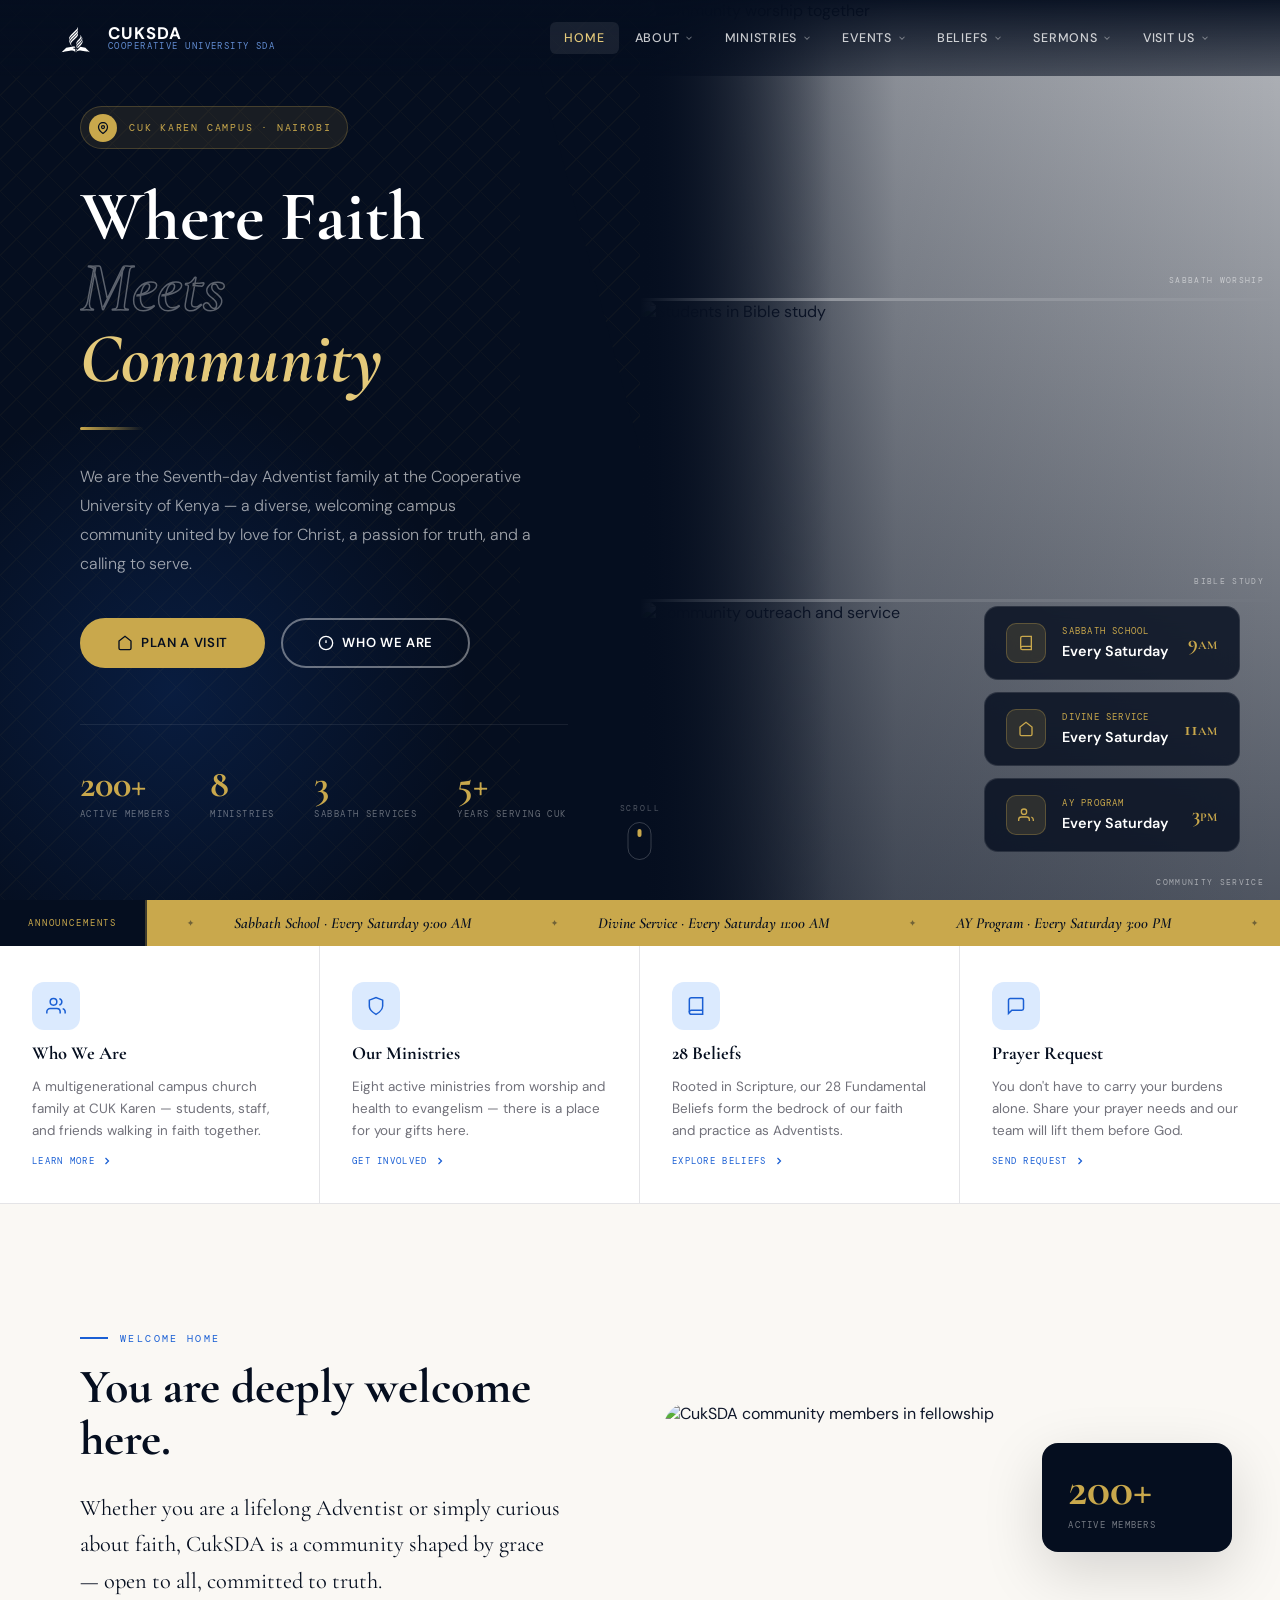
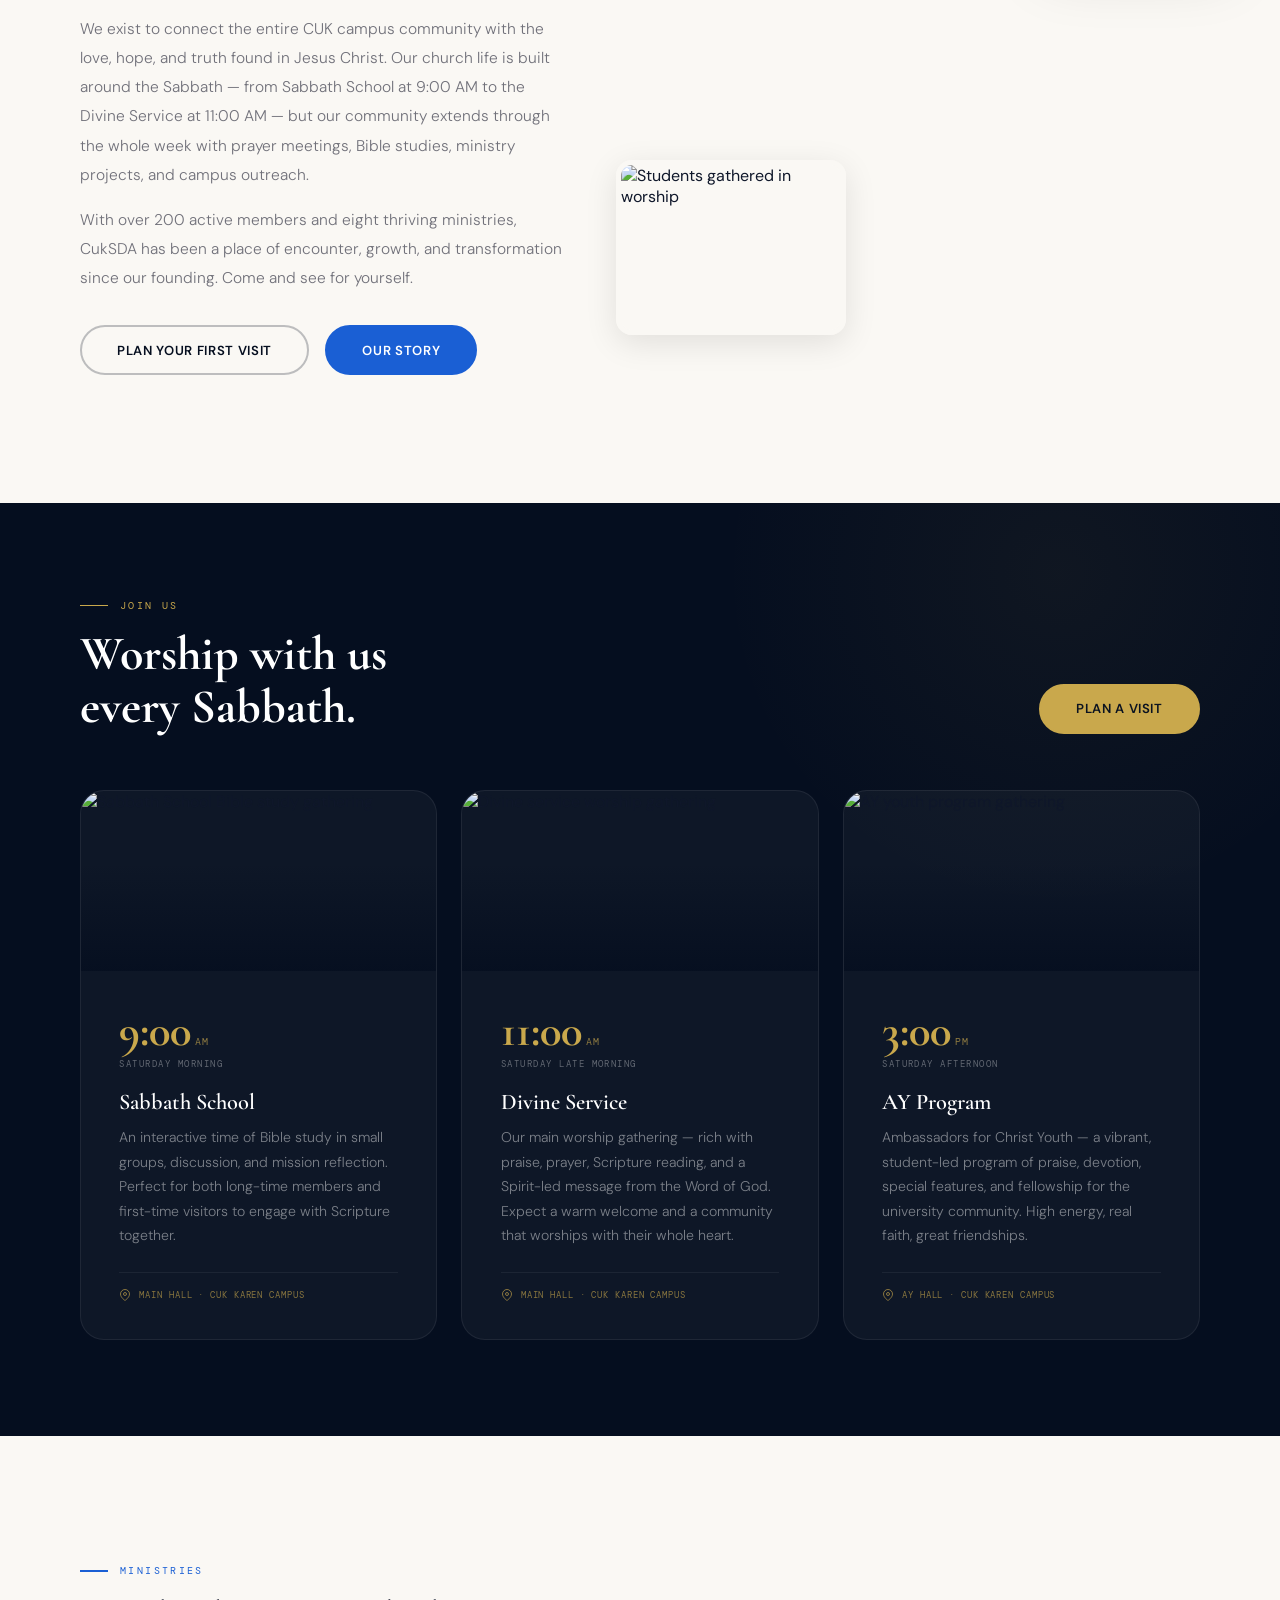
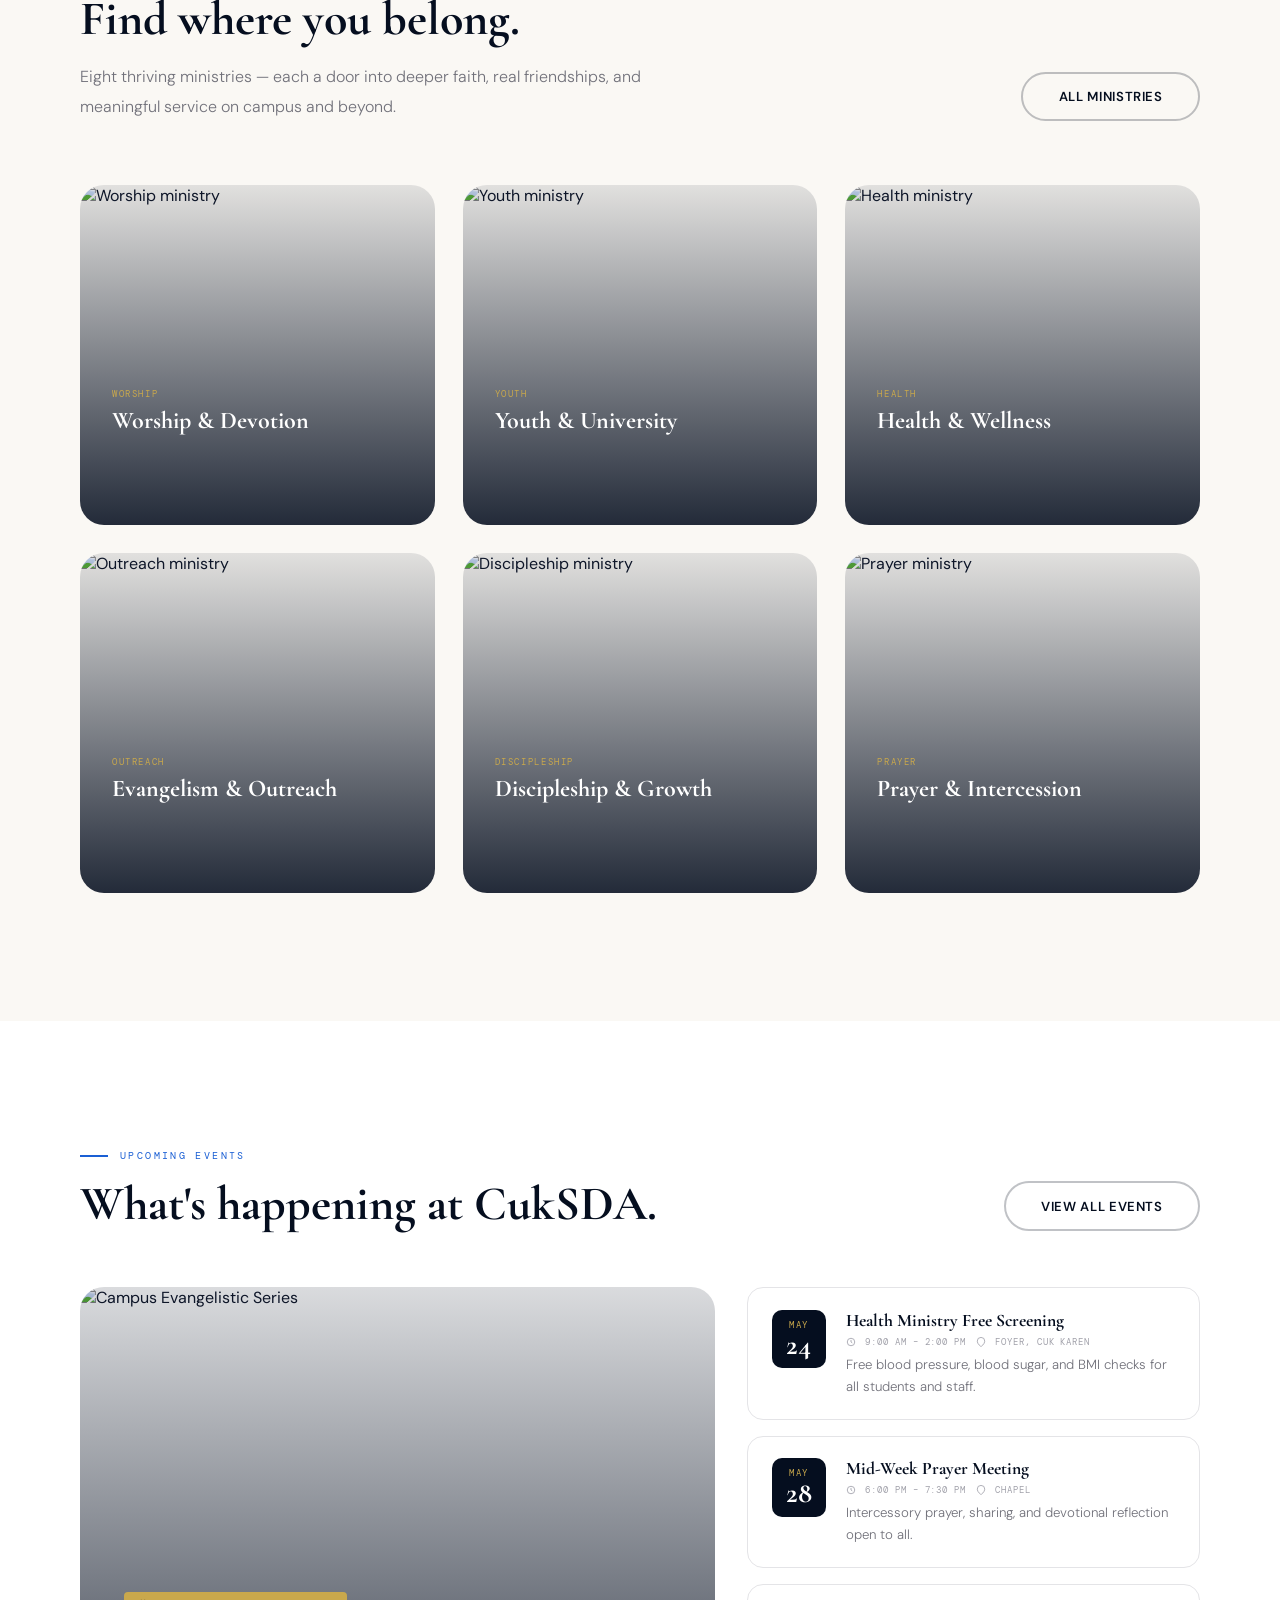
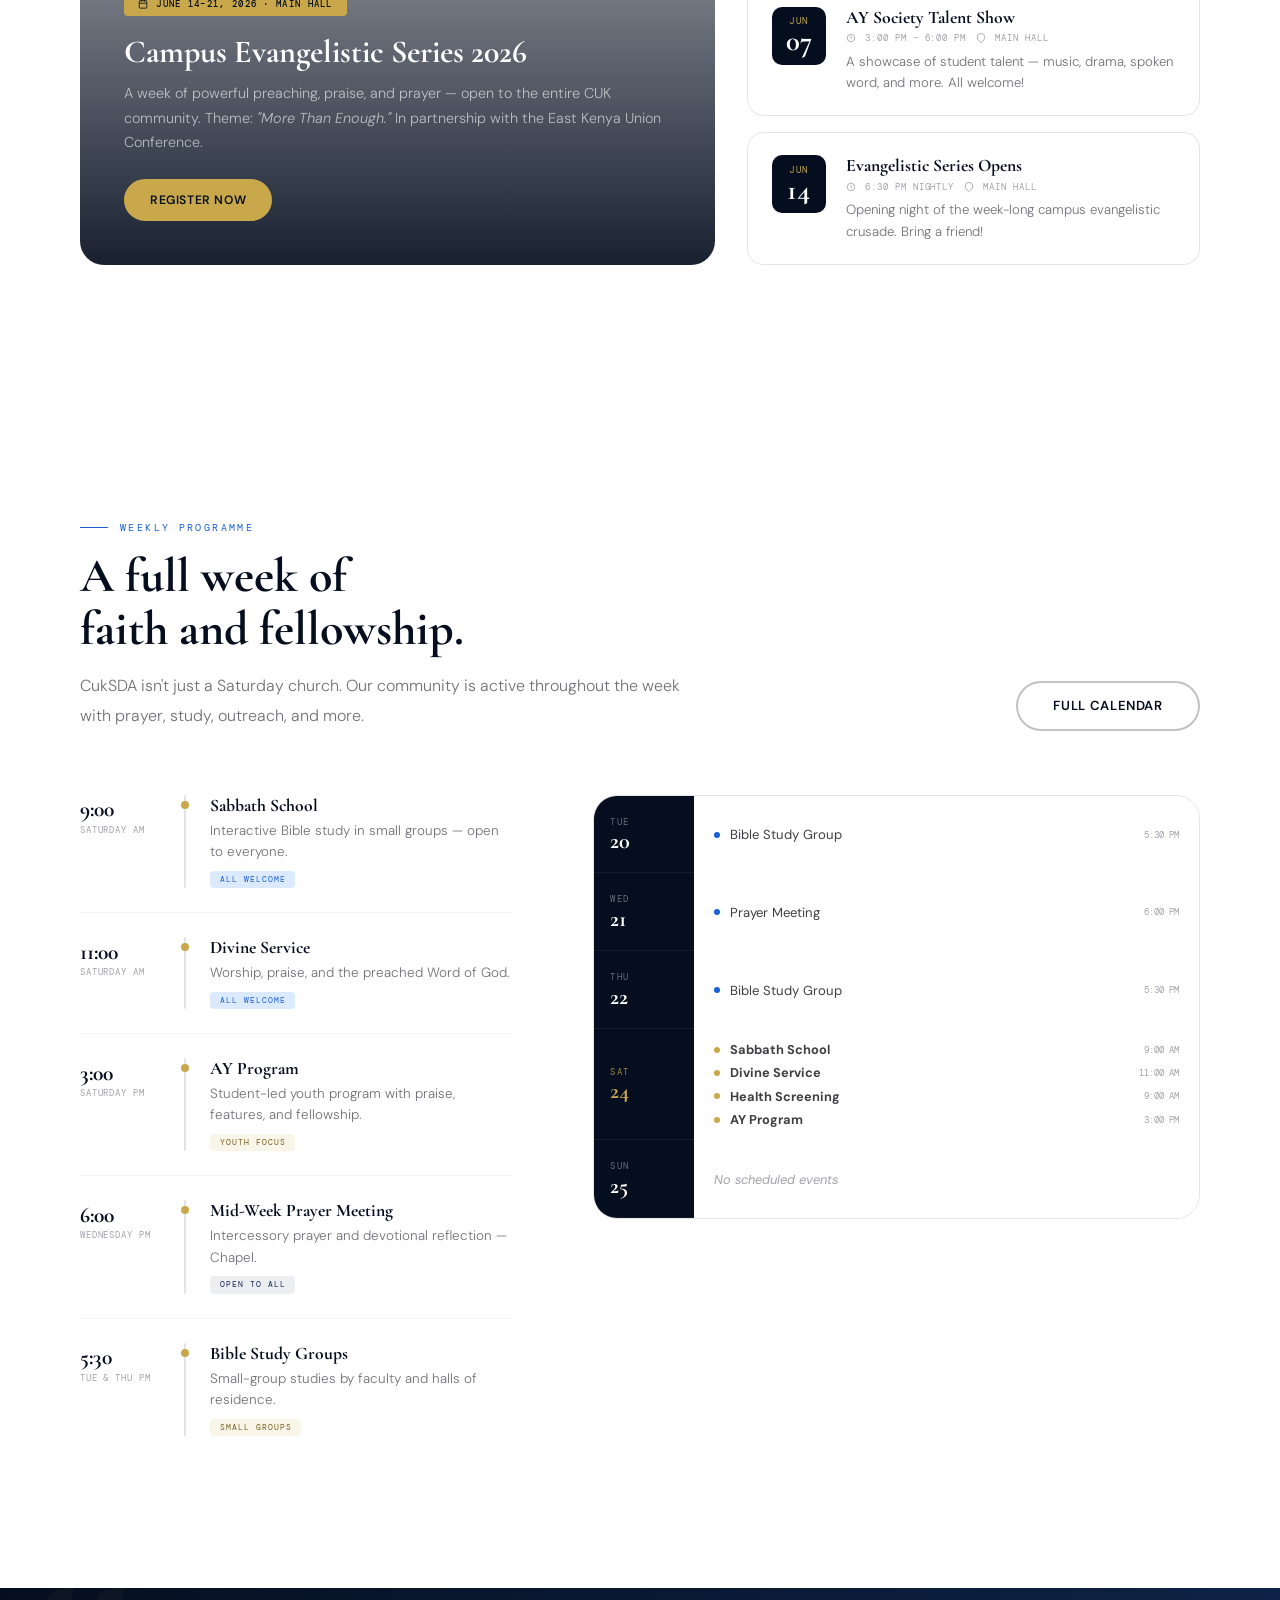
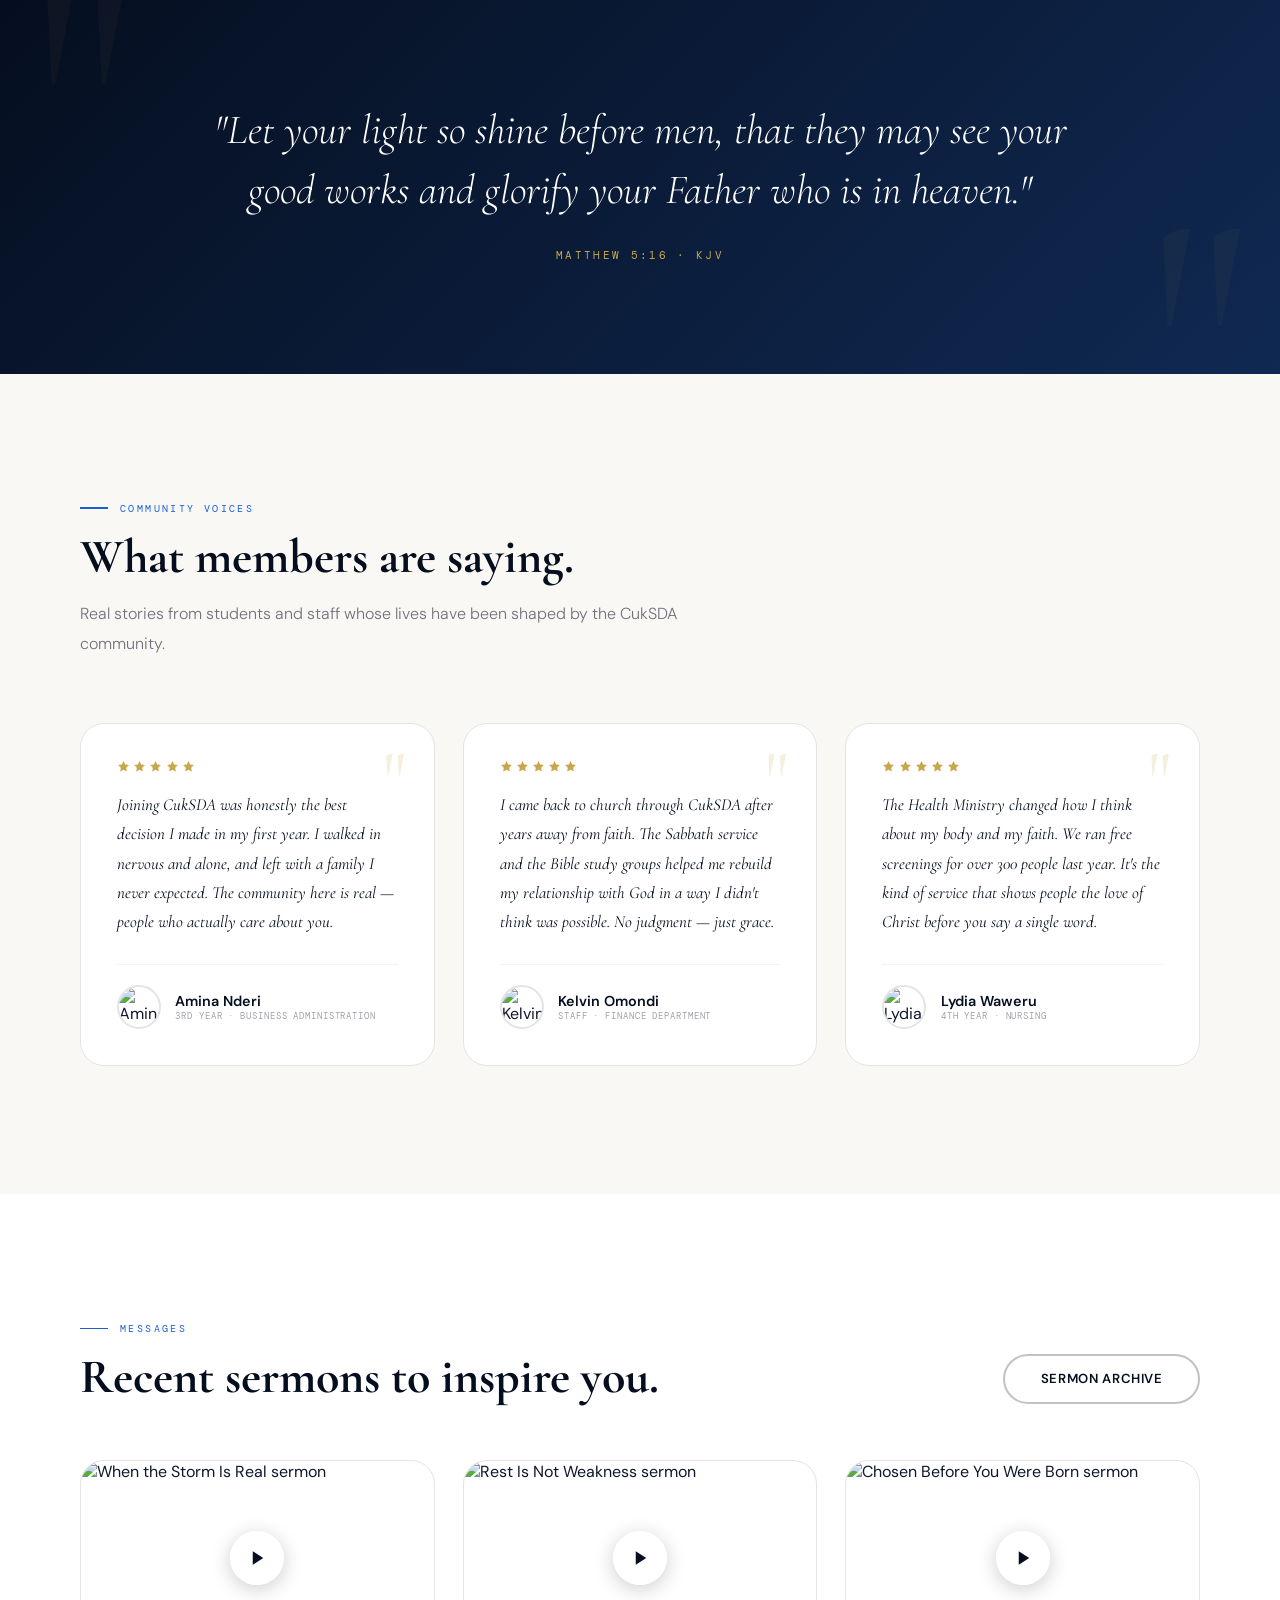
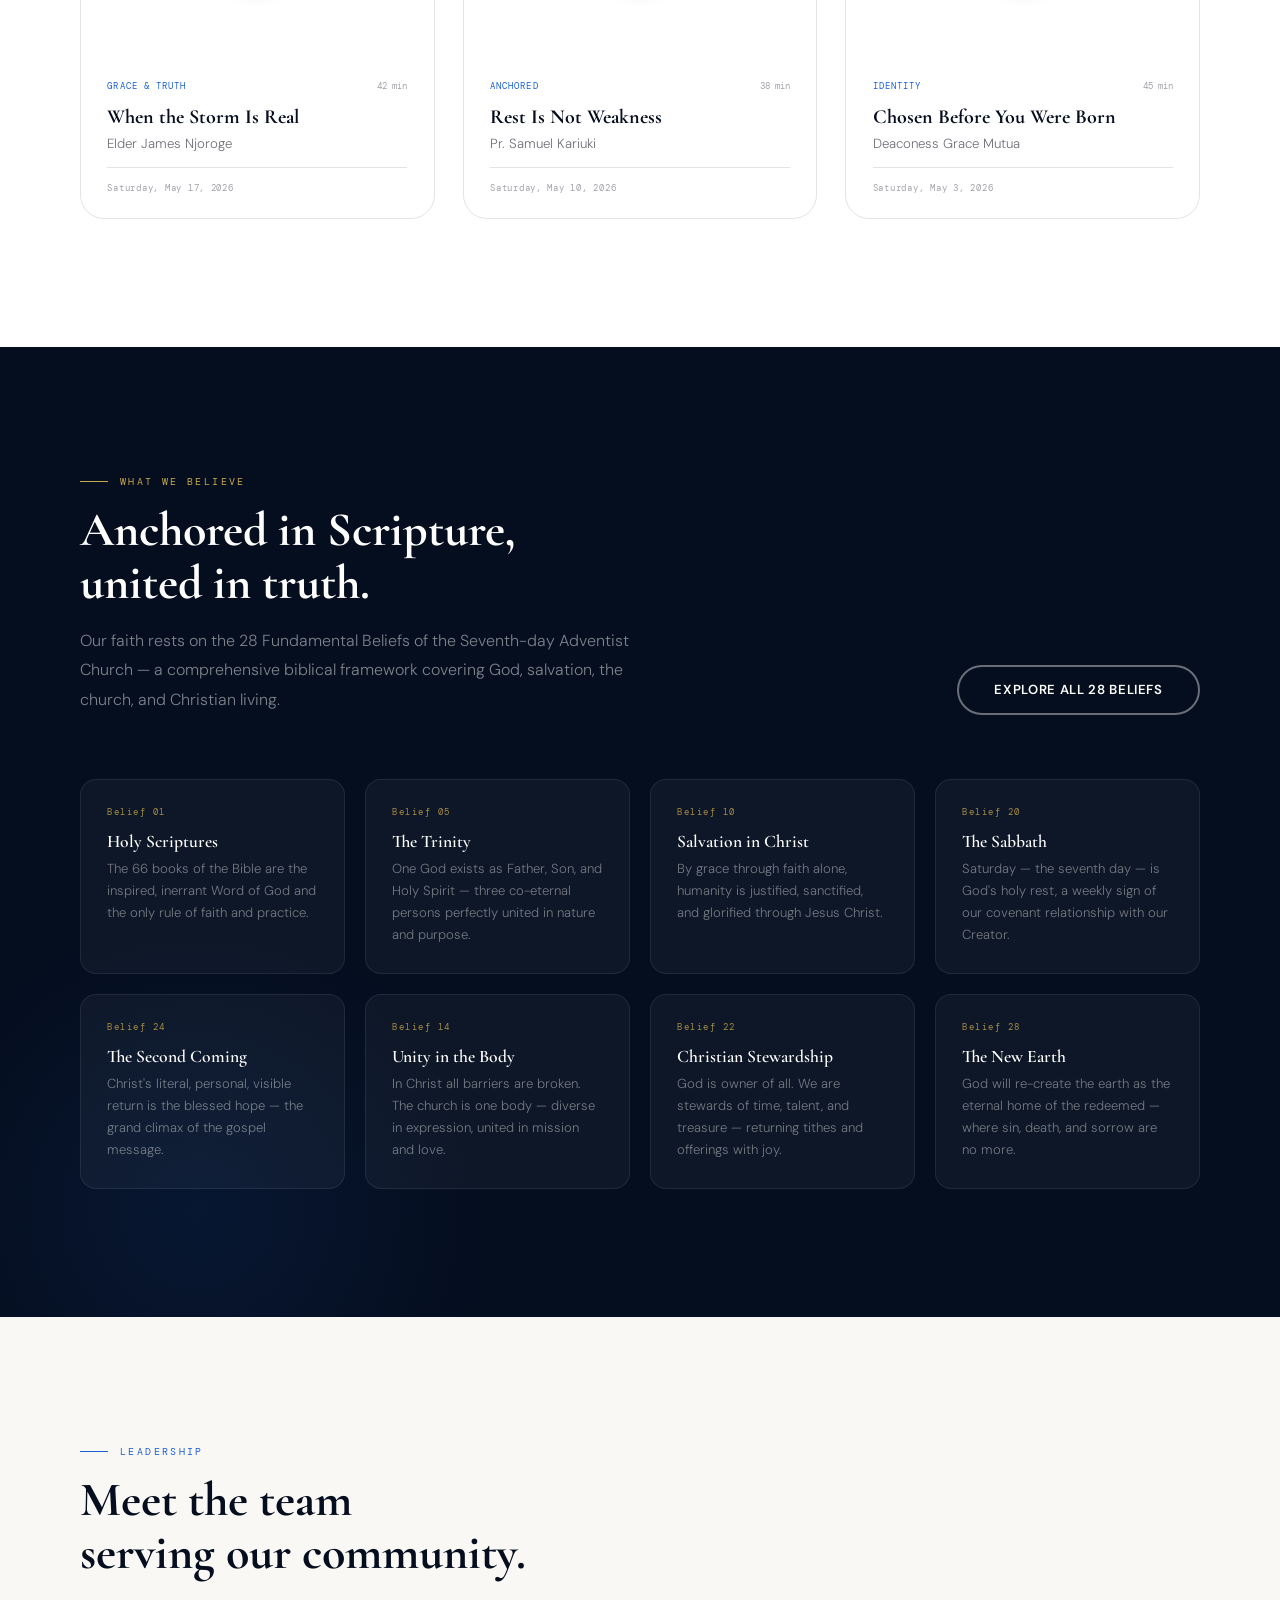
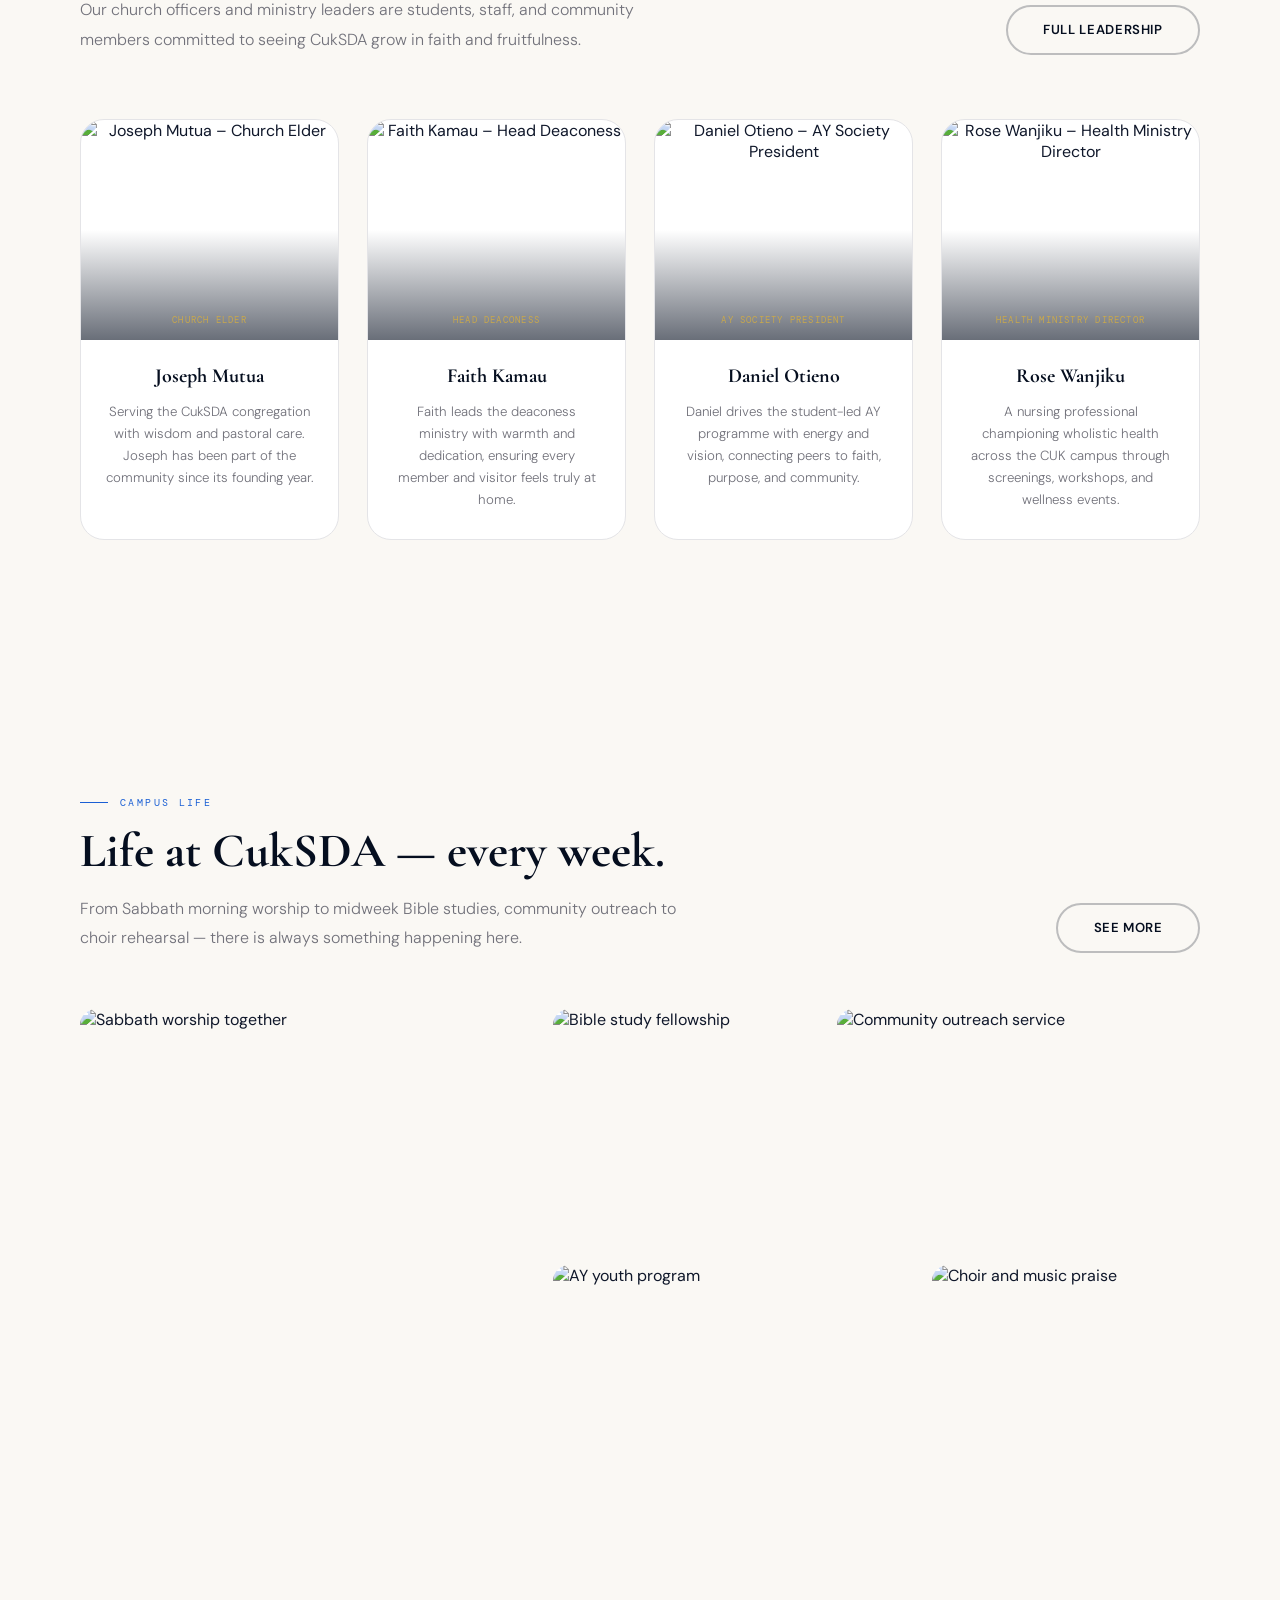
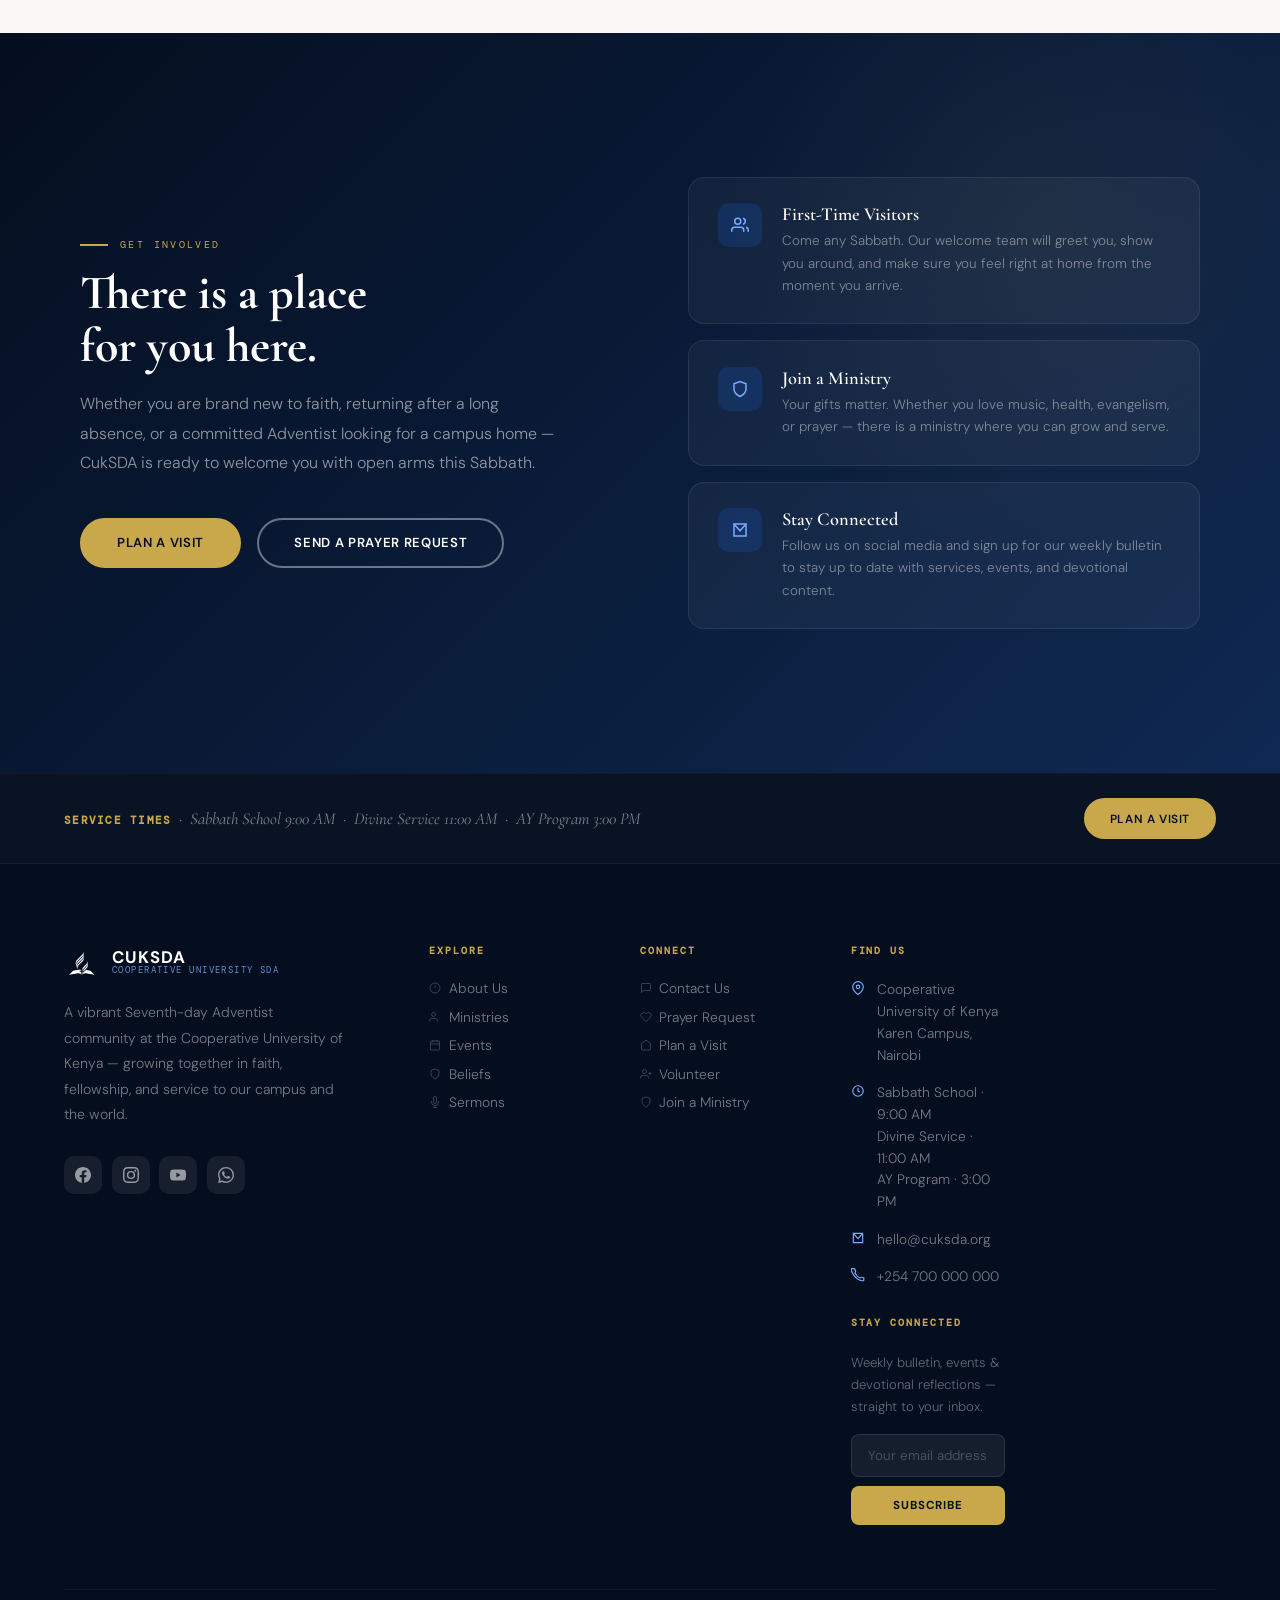
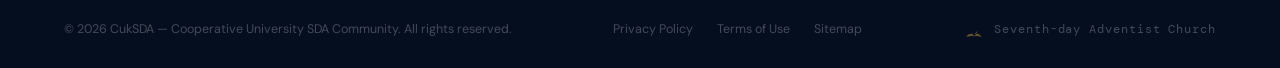
==== commit c1d2b448: "Update index.html" ====
--- a/index.html
+++ b/index.html
@@ -7,7 +7,7 @@
   <meta name="description" content="Welcome to CukSDA — the Seventh-day Adventist community at the Cooperative University of Kenya, Karen Campus. Join us every Sabbath for worship, fellowship, and service.">
   <link rel="preconnect" href="https://fonts.googleapis.com">
   <link rel="preconnect" href="https://fonts.gstatic.com" crossorigin>
-  <link href="https://fonts.googleapis.com/css2?family=Cormorant+Garamond:ital,wght@0,400;0,600;0,700;1,400;1,700&family=DM+Mono:wght@400;500&family=DM+Sans:wght@300;400;500;600;700&display=swap" rel="stylesheet">
+  <link href="https://fonts.googleapis.com/css2?family=Cormorant+Garamond:ital,wght@0,300;0,400;0,600;0,700;1,300;1,400;1,700&family=DM+Mono:wght@300;400;500&family=DM+Sans:ital,wght@0,300;0,400;0,500;0,600;0,700;1,400&display=swap" rel="stylesheet">
   <style>
     /* ── RESET & ROOT ── */
     *, *::before, *::after { box-sizing: border-box; margin: 0; padding: 0; }
@@ -27,6 +27,7 @@
       --gold: #c9a84c;
       --gold-light: #e4c97a;
       --gold-dim: #7a5e1e;
+      --gold-pale: #fdf6e3;
       --cream: #faf8f4;
       --cream-dark: #f0ece3;
       --white: #ffffff;
@@ -43,6 +44,7 @@
       --shadow-sm: 0 2px 12px rgba(0,0,0,0.06);
       --shadow-md: 0 8px 32px rgba(0,0,0,0.10);
       --shadow-lg: 0 20px 60px rgba(0,0,0,0.15);
+      --shadow-gold: 0 8px 40px rgba(201,168,76,0.22);
       --transition: all 0.3s cubic-bezier(0.4,0,0.2,1);
     }
 
@@ -50,489 +52,758 @@
     .btn {
       display: inline-flex; align-items: center; gap: 0.5rem;
       font-family: 'DM Sans', sans-serif; font-weight: 600; font-size: 0.82rem;
-      letter-spacing: 0.04em; text-transform: uppercase;
-      padding: 0.85rem 2rem; border-radius: var(--radius-xl);
+      letter-spacing: 0.05em; text-transform: uppercase;
+      padding: 0.9rem 2.2rem; border-radius: var(--radius-xl);
       border: 2px solid transparent; cursor: pointer; transition: var(--transition);
     }
     .btn svg { width: 16px; height: 16px; }
     .btn-gold { background: var(--gold); color: var(--navy); border-color: var(--gold); }
-    .btn-gold:hover { background: var(--gold-light); border-color: var(--gold-light); transform: translateY(-1px); box-shadow: 0 8px 24px rgba(201,168,76,0.35); }
-    .btn-outline { background: transparent; color: var(--white); border-color: rgba(255,255,255,0.45); }
+    .btn-gold:hover { background: var(--gold-light); border-color: var(--gold-light); transform: translateY(-2px); box-shadow: var(--shadow-gold); }
+    .btn-outline { background: transparent; color: var(--white); border-color: rgba(255,255,255,0.4); }
     .btn-outline:hover { border-color: var(--white); background: rgba(255,255,255,0.1); }
-    .btn-outline-dark { background: transparent; color: var(--navy); border-color: var(--navy); }
-    .btn-outline-dark:hover { background: var(--navy); color: var(--white); }
+    .btn-outline-dark { background: transparent; color: var(--navy); border-color: rgba(5,14,31,0.25); }
+    .btn-outline-dark:hover { background: var(--navy); color: var(--white); border-color: var(--navy); }
     .btn-primary { background: var(--blue); color: var(--white); border-color: var(--blue); }
-    .btn-primary:hover { background: var(--blue-mid); transform: translateY(-1px); box-shadow: 0 8px 24px rgba(26,95,212,0.35); }
+    .btn-primary:hover { background: var(--blue-mid); transform: translateY(-2px); box-shadow: 0 8px 24px rgba(26,95,212,0.35); }
 
     /* ── SECTION ATOMS ── */
-    .section-tag { font-family: 'DM Mono', monospace; font-weight: 500; font-size: 0.66rem; letter-spacing: 0.2em; text-transform: uppercase; color: var(--blue); display: flex; align-items: center; gap: 0.75rem; margin-bottom: 1rem; }
-    .section-tag::after { content: ''; width: 36px; height: 1.5px; background: currentColor; flex-shrink: 0; }
-    .section-title { font-family: 'Cormorant Garamond', serif; font-weight: 700; font-size: clamp(2rem, 4vw, 3rem); line-height: 1.12; color: var(--navy); }
-    .section-subtitle { color: var(--gray-500); font-size: 1rem; line-height: 1.8; max-width: 620px; margin-top: 1rem; font-weight: 400; }
-
-    /* ── HEADER ── */
+    .section-tag { font-family: 'DM Mono', monospace; font-size: 0.62rem; letter-spacing: 0.24em; text-transform: uppercase; color: var(--blue); display: flex; align-items: center; gap: 0.75rem; margin-bottom: 1rem; }
+    .section-tag::before { content: ''; width: 28px; height: 1.5px; background: currentColor; flex-shrink: 0; }
+    .section-title { font-family: 'Cormorant Garamond', serif; font-weight: 700; font-size: clamp(2rem, 4vw, 3rem); line-height: 1.1; color: var(--navy); }
+    .section-subtitle { color: var(--gray-500); font-size: 1rem; line-height: 1.85; max-width: 620px; margin-top: 1rem; font-weight: 300; }
+
+    /* ═══════════════════════════════════
+       HEADER
+    ═══════════════════════════════════ */
     header.site-header {
       position: fixed; top: 0; left: 0; right: 0; z-index: 200;
       height: 76px; display: flex; align-items: center; justify-content: space-between;
-      padding: 0 3rem;
-      background: linear-gradient(180deg,rgba(5,14,31,0.95) 0%,rgba(5,14,31,0.6) 100%);
+      padding: 0 3.5rem;
+      background: linear-gradient(180deg,rgba(5,14,31,0.96) 0%,rgba(5,14,31,0.55) 100%);
       transition: background 0.4s, box-shadow 0.4s;
     }
     header.site-header.scrolled {
-      background: rgba(5,14,31,0.97);
-      box-shadow: 0 1px 0 rgba(255,255,255,0.06), 0 4px 24px rgba(0,0,0,0.4);
-      backdrop-filter: blur(12px);
-    }
-    .logo-wrap { display: flex; align-items: center; gap: 0.7rem; }
-    .logo-icon-adventist { width: 42px; height: 42px; flex-shrink: 0; }
+      background: rgba(5,14,31,0.98);
+      box-shadow: 0 1px 0 rgba(255,255,255,0.05), 0 4px 24px rgba(0,0,0,0.4);
+      backdrop-filter: blur(16px);
+    }
+    .logo-wrap { display: flex; align-items: center; gap: 0.75rem; }
+    .logo-icon-adventist { width: 40px; height: 40px; flex-shrink: 0; }
     .logo-text { display: flex; flex-direction: column; line-height: 1.1; }
-    .logo-text .church-name { font-family: 'DM Sans', sans-serif; font-weight: 700; font-size: 1.05rem; color: var(--white); letter-spacing: 0.04em; text-transform: uppercase; }
-    .logo-text .church-sub { font-family: 'DM Mono', monospace; font-size: 0.58rem; color: var(--blue-light); letter-spacing: 0.14em; text-transform: uppercase; }
-
-    nav.primary-nav { display: flex; align-items: center; gap: 0.2rem; }
+    .logo-text .church-name { font-family: 'DM Sans', sans-serif; font-weight: 700; font-size: 1.05rem; color: var(--white); letter-spacing: 0.06em; text-transform: uppercase; }
+    .logo-text .church-sub { font-family: 'DM Mono', monospace; font-size: 0.56rem; color: var(--blue-light); letter-spacing: 0.16em; text-transform: uppercase; opacity: 0.8; }
+
+    nav.primary-nav { display: flex; align-items: center; gap: 0.1rem; }
     .nav-item { position: relative; }
     .nav-item > a, .nav-item > button {
-      color: rgba(255,255,255,0.82); font-size: 0.8rem; font-weight: 500;
-      letter-spacing: 0.05em; text-transform: uppercase;
-      padding: 0.5rem 0.85rem; border-radius: 6px; transition: var(--transition);
+      color: rgba(255,255,255,0.78); font-size: 0.78rem; font-weight: 500;
+      letter-spacing: 0.06em; text-transform: uppercase;
+      padding: 0.5rem 0.9rem; border-radius: 6px; transition: var(--transition);
       display: flex; align-items: center; gap: 0.3rem;
       background: none; border: none; cursor: pointer; font-family: inherit;
     }
-    .nav-item > a:hover, .nav-item > a.active, .nav-item > button:hover { color: var(--white); background: rgba(255,255,255,0.09); }
-    .nav-item > a.active { position: relative; }
-    .nav-item > a.active::after { content: ''; position: absolute; bottom: 2px; left: 50%; transform: translateX(-50%); width: 16px; height: 2px; background: var(--gold); border-radius: 2px; }
-    .nav-item .chevron { width: 12px; height: 12px; stroke: currentColor; fill: none; stroke-width: 2.5; transition: transform 0.2s ease; opacity: 0.6; }
+    .nav-item > a:hover, .nav-item > a.active, .nav-item > button:hover { color: var(--white); background: rgba(255,255,255,0.08); }
+    .nav-item > a.active { color: var(--gold-light); }
+    .nav-item .chevron { width: 10px; height: 10px; stroke: currentColor; fill: none; stroke-width: 2.5; transition: transform 0.2s ease; opacity: 0.5; }
     .nav-item:hover .chevron { transform: rotate(180deg); opacity: 1; }
-
     .dropdown {
-      position: absolute; top: calc(100% + 8px); left: 50%;
-      transform: translateX(-50%) translateY(-10px);
-      min-width: 220px; background: rgba(5,14,31,0.98);
-      backdrop-filter: blur(16px); border: 1px solid rgba(255,255,255,0.08);
+      position: absolute; top: calc(100% + 10px); left: 50%;
+      transform: translateX(-50%) translateY(-8px);
+      min-width: 220px; background: rgba(4,12,26,0.99);
+      backdrop-filter: blur(20px); border: 1px solid rgba(255,255,255,0.07);
       border-radius: var(--radius-md); padding: 0.75rem 0;
       opacity: 0; visibility: hidden; transition: all 0.25s cubic-bezier(0.4,0,0.2,1);
-      box-shadow: 0 20px 60px rgba(0,0,0,0.4); z-index: 300;
-    }
-    .dropdown::before { content: ''; position: absolute; top: -6px; left: 50%; transform: translateX(-50%) rotate(45deg); width: 12px; height: 12px; background: rgba(5,14,31,0.98); border-top: 1px solid rgba(255,255,255,0.08); border-left: 1px solid rgba(255,255,255,0.08); }
-    .dropdown a { display: block; padding: 0.6rem 1.25rem; color: rgba(255,255,255,0.7); font-size: 0.82rem; font-weight: 400; transition: all 0.2s; white-space: nowrap; }
-    .dropdown a:hover { color: var(--white); background: rgba(255,255,255,0.06); padding-left: 1.5rem; }
-    .dropdown a.active { color: var(--gold); background: rgba(201,168,76,0.08); }
-    .dropdown-divider { height: 1px; background: rgba(255,255,255,0.08); margin: 0.5rem 0.75rem; }
-    .dropdown-label { padding: 0.3rem 1.25rem; font-family: 'DM Mono', monospace; font-size: 0.58rem; letter-spacing: 0.14em; text-transform: uppercase; color: var(--gold); pointer-events: none; }
+      box-shadow: 0 24px 64px rgba(0,0,0,0.5); z-index: 300;
+    }
+    .dropdown::before { content: ''; position: absolute; top: -5px; left: 50%; transform: translateX(-50%) rotate(45deg); width: 10px; height: 10px; background: rgba(4,12,26,0.99); border-top: 1px solid rgba(255,255,255,0.07); border-left: 1px solid rgba(255,255,255,0.07); }
+    .dropdown a { display: block; padding: 0.55rem 1.25rem; color: rgba(255,255,255,0.62); font-size: 0.82rem; font-weight: 400; transition: all 0.2s; white-space: nowrap; }
+    .dropdown a:hover { color: var(--white); background: rgba(255,255,255,0.05); padding-left: 1.5rem; }
+    .dropdown a.active { color: var(--gold); }
+    .dropdown-divider { height: 1px; background: rgba(255,255,255,0.07); margin: 0.5rem 0.75rem; }
+    .dropdown-label { padding: 0.3rem 1.25rem; font-family: 'DM Mono', monospace; font-size: 0.56rem; letter-spacing: 0.16em; text-transform: uppercase; color: var(--gold); pointer-events: none; opacity: 0.8; }
     .nav-item:hover .dropdown { opacity: 1; visibility: visible; transform: translateX(-50%) translateY(0); }
     .menu-toggle { display: none; background: none; border: none; cursor: pointer; flex-direction: column; gap: 5px; padding: 8px; }
     .menu-toggle span { display: block; width: 22px; height: 2px; background: var(--white); border-radius: 2px; transition: var(--transition); }
 
-    /* ══════════════════════════════════════
-       HERO
-    ══════════════════════════════════════ */
+    /* ═══════════════════════════════════
+       HERO — SPLIT LAYOUT
+    ═══════════════════════════════════ */
     .hero {
-      position: relative; min-height: 100vh;
-      display: flex; flex-direction: column; justify-content: flex-end;
+      position: relative;
+      min-height: 100vh;
+      display: grid;
+      grid-template-columns: 1fr 1fr;
       overflow: hidden;
     }
-    .hero-bg {
-      position: absolute; inset: 0;
+
+    .hero-left {
+      position: relative;
+      background: var(--navy);
+      display: flex;
+      flex-direction: column;
+      justify-content: flex-end;
+      padding: 0 4.5rem 5rem 5rem;
+      z-index: 2;
+      overflow: hidden;
+    }
+    .hero-left::after {
+      content: '';
+      position: absolute;
+      top: 0; right: -120px; bottom: 0;
+      width: 240px;
+      background: inherit;
+      clip-path: polygon(0 0, 0% 100%, 100% 100%);
+      z-index: 3;
+    }
+
+    .hero-left-pattern {
+      position: absolute;
+      inset: 0;
+      opacity: 0.04;
+      background-image:
+        repeating-linear-gradient(45deg, rgba(201,168,76,1) 0, rgba(201,168,76,1) 1px, transparent 0, transparent 50%),
+        repeating-linear-gradient(-45deg, rgba(201,168,76,1) 0, rgba(201,168,76,1) 1px, transparent 0, transparent 50%);
+      background-size: 32px 32px;
+      pointer-events: none;
+    }
+
+    .hero-left-glow {
+      position: absolute;
+      bottom: -10%;
+      left: -20%;
+      width: 600px;
+      height: 600px;
+      border-radius: 50%;
+      background: radial-gradient(circle, rgba(26,95,212,0.18) 0%, transparent 70%);
+      pointer-events: none;
+    }
+
+    /* ── HERO IMAGE COLLAGE (replaces plain bg) ── */
+    .hero-right {
+      position: relative;
+      overflow: hidden;
+    }
+    .hero-right-img {
+      position: absolute;
+      inset: 0;
       background:
-        linear-gradient(170deg, rgba(5,14,31,0.88) 0%, rgba(10,30,61,0.55) 45%, rgba(5,14,31,0.82) 100%),
-        url('https://images.unsplash.com/photo-1529156069898-49953e39b3ac?w=1920&q=80') center/cover no-repeat;
-      animation: heroZoom 24s ease-in-out infinite alternate;
-    }
-    @keyframes heroZoom { from { transform: scale(1.06); } to { transform: scale(1.0); } }
-
-    /* Animated grain overlay */
-    .hero-grain {
-      position: absolute; inset: 0; pointer-events: none; z-index: 1;
-      opacity: 0.04;
-      background-image: url("data:image/svg+xml,%3Csvg viewBox='0 0 256 256' xmlns='http://www.w3.org/2000/svg'%3E%3Cfilter id='n'%3E%3CfeTurbulence type='fractalNoise' baseFrequency='0.9' numOctaves='4' stitchTiles='stitch'/%3E%3C/filter%3E%3Crect width='100%25' height='100%25' filter='url(%23n)'/%3E%3C/svg%3E");
-    }
-
-    /* Decorative arc */
-    .hero-arc {
-      position: absolute; bottom: -2px; left: 0; right: 0; z-index: 2;
-      pointer-events: none;
-    }
-    .hero-arc svg { display: block; width: 100%; }
-
+        linear-gradient(90deg, var(--navy) 0%, transparent 30%),
+        linear-gradient(180deg, rgba(5,14,31,0.3) 0%, rgba(5,14,31,0.7) 100%),
+        url('https://images.unsplash.com/photo-1529156069898-49953e39b3ac?w=1400&q=85') center/cover no-repeat;
+      animation: heroZoom 28s ease-in-out infinite alternate;
+    }
+    @keyframes heroZoom { from { transform: scale(1.08) translateX(0); } to { transform: scale(1.0) translateX(-2%); } }
+
+    /* ── HERO IMAGE STRIP (stacked real photos) ── */
+    .hero-img-strip {
+      position: absolute;
+      top: 0; right: 0;
+      width: 100%; height: 100%;
+      display: grid;
+      grid-template-rows: 1fr 1fr 1fr;
+      gap: 3px;
+      z-index: 2;
+      opacity: 0;
+      animation: stripFadeIn 1.2s 0.4s ease forwards;
+    }
+    @keyframes stripFadeIn { to { opacity: 1; } }
+    .hero-img-strip-row {
+      position: relative;
+      overflow: hidden;
+    }
+    .hero-img-strip-row img {
+      width: 100%; height: 100%; object-fit: cover;
+      transition: transform 8s ease;
+    }
+    .hero-img-strip-row:hover img { transform: scale(1.04); }
+    .hero-img-strip-row::before {
+      content: '';
+      position: absolute;
+      inset: 0;
+      background: linear-gradient(90deg, var(--navy) 0%, rgba(5,14,31,0.2) 40%, transparent 100%);
+      z-index: 1;
+    }
+    .hero-img-strip-label {
+      position: absolute;
+      bottom: 0.75rem; right: 1rem;
+      z-index: 2;
+      font-family: 'DM Mono', monospace;
+      font-size: 0.52rem;
+      letter-spacing: 0.16em;
+      text-transform: uppercase;
+      color: rgba(255,255,255,0.5);
+    }
+
+    /* Floating service cards on right */
+    .hero-float-cards {
+      position: absolute;
+      bottom: 3rem;
+      right: 2.5rem;
+      display: flex;
+      flex-direction: column;
+      gap: 0.75rem;
+      z-index: 4;
+    }
+    .hero-float-card {
+      background: rgba(5,14,31,0.82);
+      backdrop-filter: blur(20px);
+      border: 1px solid rgba(255,255,255,0.1);
+      border-radius: 14px;
+      padding: 1rem 1.35rem;
+      display: flex;
+      align-items: center;
+      gap: 1rem;
+      min-width: 230px;
+      transition: var(--transition);
+      animation: floatIn 0.8s ease both;
+    }
+    .hero-float-card:nth-child(1) { animation-delay: 0.9s; }
+    .hero-float-card:nth-child(2) { animation-delay: 1.1s; }
+    .hero-float-card:nth-child(3) { animation-delay: 1.3s; }
+    @keyframes floatIn { from { opacity: 0; transform: translateX(24px); } to { opacity: 1; transform: translateX(0); } }
+    .hero-float-card:hover { background: rgba(5,14,31,0.95); border-color: rgba(201,168,76,0.3); transform: translateX(-4px); }
+    .hero-float-icon {
+      width: 40px; height: 40px;
+      background: rgba(201,168,76,0.15);
+      border: 1px solid rgba(201,168,76,0.3);
+      border-radius: 10px;
+      display: flex; align-items: center; justify-content: center;
+      flex-shrink: 0;
+    }
+    .hero-float-icon svg { width: 16px; height: 16px; stroke: var(--gold); fill: none; stroke-width: 2; }
+    .hero-float-label span:first-child { display: block; font-family: 'DM Mono', monospace; font-size: 0.55rem; letter-spacing: 0.14em; text-transform: uppercase; color: var(--gold); margin-bottom: 0.15rem; }
+    .hero-float-label span:last-child { font-size: 0.9rem; font-weight: 600; color: var(--white); }
+    .hero-float-time { margin-left: auto; font-family: 'Cormorant Garamond', serif; font-size: 1.3rem; font-weight: 700; color: var(--gold); line-height: 1; }
+
+    /* Left content */
     .hero-content {
-      position: relative; z-index: 3;
-      padding: 0 6rem 7rem;
-      max-width: 1400px; width: 100%;
-      animation: fadeUp 1s ease forwards;
-    }
-    @keyframes fadeUp { from { opacity: 0; transform: translateY(32px); } to { opacity: 1; transform: translateY(0); } }
-
-    .hero-eyebrow { display: flex; align-items: center; gap: 0.75rem; margin-bottom: 1.5rem; }
-    .hero-eyebrow-line { width: 36px; height: 2px; background: var(--gold); }
-    .hero-eyebrow-text { font-family: 'DM Mono', monospace; font-size: 0.68rem; color: var(--gold); letter-spacing: 0.22em; text-transform: uppercase; }
+      position: relative;
+      z-index: 5;
+      animation: slideUp 1s ease both;
+    }
+    @keyframes slideUp { from { opacity: 0; transform: translateY(40px); } to { opacity: 1; transform: translateY(0); } }
+
+    .hero-eyebrow {
+      display: inline-flex;
+      align-items: center;
+      gap: 0.75rem;
+      background: rgba(201,168,76,0.1);
+      border: 1px solid rgba(201,168,76,0.25);
+      border-radius: 100px;
+      padding: 0.4rem 1rem 0.4rem 0.5rem;
+      margin-bottom: 2rem;
+      animation: slideUp 0.8s 0.2s ease both;
+    }
+    .hero-eyebrow-dot {
+      width: 28px; height: 28px;
+      background: var(--gold);
+      border-radius: 50%;
+      display: flex; align-items: center; justify-content: center;
+      flex-shrink: 0;
+    }
+    .hero-eyebrow-dot svg { width: 12px; height: 12px; stroke: var(--navy); fill: none; stroke-width: 2.5; }
+    .hero-eyebrow-text { font-family: 'DM Mono', monospace; font-size: 0.62rem; color: var(--gold); letter-spacing: 0.18em; text-transform: uppercase; }
 
     .hero h1 {
       font-family: 'Cormorant Garamond', serif; font-weight: 700;
-      font-size: clamp(3.2rem, 8vw, 6.5rem); line-height: 1.02;
-      color: var(--white); max-width: 860px;
-    }
-    .hero h1 em { font-style: italic; color: var(--gold-light); }
+      font-size: clamp(3rem, 5.5vw, 5.5rem); line-height: 1.01;
+      color: var(--white); max-width: 660px;
+      animation: slideUp 0.8s 0.35s ease both;
+    }
+    .hero h1 .line-accent {
+      display: block;
+      color: transparent;
+      -webkit-text-stroke: 1.5px rgba(255,255,255,0.35);
+      font-style: italic;
+    }
+    .hero h1 em { font-style: italic; color: var(--gold-light); -webkit-text-stroke: 0; }
+
+    .hero-divider {
+      width: 64px; height: 3px;
+      background: linear-gradient(90deg, var(--gold), transparent);
+      border-radius: 2px;
+      margin: 2rem 0;
+      animation: slideUp 0.8s 0.5s ease both;
+    }
 
     .hero-desc {
-      color: rgba(255,255,255,0.70); font-size: 1.05rem; line-height: 1.78;
-      max-width: 520px; margin-top: 1.5rem; font-weight: 300;
-    }
-
-    .hero-actions { display: flex; gap: 1rem; flex-wrap: wrap; margin-top: 2.5rem; }
-
-    .hero-service-strip {
-      display: flex; align-items: center; gap: 2.5rem;
-      margin-top: 3.5rem; padding-top: 2rem;
-      border-top: 1px solid rgba(255,255,255,0.1);
-      flex-wrap: wrap;
-    }
-    .hero-service-item { display: flex; align-items: center; gap: 0.75rem; }
-    .hero-service-icon { width: 38px; height: 38px; background: rgba(201,168,76,0.18); border: 1px solid rgba(201,168,76,0.35); border-radius: 10px; display: flex; align-items: center; justify-content: center; flex-shrink: 0; }
-    .hero-service-icon svg { width: 16px; height: 16px; stroke: var(--gold); fill: none; stroke-width: 2; }
-    .hero-service-label { display: flex; flex-direction: column; }
-    .hero-service-label span:first-child { font-family: 'DM Mono', monospace; font-size: 0.58rem; color: var(--gold); letter-spacing: 0.14em; text-transform: uppercase; }
-    .hero-service-label span:last-child { font-size: 0.92rem; color: rgba(255,255,255,0.85); font-weight: 500; }
-
-    /* Scroll indicator */
-    .hero-scroll {
-      position: absolute; bottom: 8rem; right: 5rem; z-index: 3;
-      display: flex; flex-direction: column; align-items: center; gap: 0.6rem;
-      animation: fadeUp 1.2s 0.4s ease both;
-    }
-    .hero-scroll span { font-family: 'DM Mono', monospace; font-size: 0.55rem; letter-spacing: 0.2em; text-transform: uppercase; color: rgba(255,255,255,0.35); writing-mode: vertical-rl; }
-    .scroll-line { width: 1px; height: 48px; background: linear-gradient(180deg, rgba(201,168,76,0.6) 0%, transparent 100%); animation: scrollPulse 2.5s ease infinite; }
-    @keyframes scrollPulse { 0%,100% { opacity: 0.4; transform: scaleY(1); } 50% { opacity: 1; transform: scaleY(1.15); } }
-
-    /* ══════════════════════════════════════
-       TICKER / ANNOUNCEMENT BAR
-    ══════════════════════════════════════ */
+      color: rgba(255,255,255,0.62); font-size: 1rem; line-height: 1.82;
+      max-width: 460px; font-weight: 300;
+      animation: slideUp 0.8s 0.5s ease both;
+    }
+
+    .hero-actions {
+      display: flex; gap: 1rem; flex-wrap: wrap; margin-top: 2.5rem;
+      animation: slideUp 0.8s 0.65s ease both;
+    }
+
+    .hero-stats {
+      display: flex;
+      gap: 2.5rem;
+      margin-top: 3.5rem;
+      padding-top: 2.5rem;
+      border-top: 1px solid rgba(255,255,255,0.08);
+      animation: slideUp 0.8s 0.8s ease both;
+    }
+    .hero-stat {}
+    .hero-stat-num {
+      font-family: 'Cormorant Garamond', serif;
+      font-size: 2.4rem;
+      font-weight: 700;
+      color: var(--white);
+      line-height: 1;
+    }
+    .hero-stat-num span { color: var(--gold); }
+    .hero-stat-label {
+      font-family: 'DM Mono', monospace;
+      font-size: 0.56rem;
+      letter-spacing: 0.16em;
+      text-transform: uppercase;
+      color: rgba(255,255,255,0.38);
+      margin-top: 0.3rem;
+    }
+
+    .hero-scroll-pill {
+      position: absolute;
+      left: 50%;
+      bottom: 2.5rem;
+      transform: translateX(-50%);
+      z-index: 10;
+      display: flex;
+      flex-direction: column;
+      align-items: center;
+      gap: 0.5rem;
+    }
+    .hero-scroll-pill span {
+      font-family: 'DM Mono', monospace;
+      font-size: 0.52rem;
+      letter-spacing: 0.22em;
+      text-transform: uppercase;
+      color: rgba(255,255,255,0.3);
+    }
+    .hero-scroll-mouse {
+      width: 24px; height: 38px;
+      border: 1.5px solid rgba(255,255,255,0.2);
+      border-radius: 12px;
+      display: flex; justify-content: center; padding-top: 6px;
+    }
+    .hero-scroll-dot {
+      width: 4px; height: 8px;
+      background: var(--gold);
+      border-radius: 2px;
+      animation: scrollDot 2s ease infinite;
+    }
+    @keyframes scrollDot { 0%, 100% { transform: translateY(0); opacity: 1; } 60% { transform: translateY(12px); opacity: 0; } }
+
+    /* ═══════════════════════════════════
+       TICKER
+    ═══════════════════════════════════ */
     .ticker-bar {
-      background: var(--gold); padding: 0; overflow: hidden; height: 44px;
+      background: var(--gold); overflow: hidden; height: 46px;
       display: flex; align-items: center;
     }
-    .ticker-label { background: var(--navy); color: var(--gold); font-family: 'DM Mono', monospace; font-size: 0.6rem; letter-spacing: 0.2em; text-transform: uppercase; padding: 0 1.5rem; height: 100%; display: flex; align-items: center; white-space: nowrap; flex-shrink: 0; }
+    .ticker-label {
+      background: var(--navy); color: var(--gold);
+      font-family: 'DM Mono', monospace; font-size: 0.58rem; letter-spacing: 0.2em; text-transform: uppercase;
+      padding: 0 1.75rem; height: 100%; display: flex; align-items: center; white-space: nowrap; flex-shrink: 0;
+      border-right: 2px solid rgba(201,168,76,0.3);
+    }
     .ticker-track { display: flex; align-items: center; overflow: hidden; flex: 1; }
-    .ticker-inner { display: flex; gap: 0; animation: ticker 38s linear infinite; white-space: nowrap; }
+    .ticker-inner { display: flex; gap: 0; animation: ticker 40s linear infinite; white-space: nowrap; }
     .ticker-inner:hover { animation-play-state: paused; }
     @keyframes ticker { from { transform: translateX(0); } to { transform: translateX(-50%); } }
-    .ticker-item { display: flex; align-items: center; gap: 2rem; padding: 0 2.5rem; font-family: 'Cormorant Garamond', serif; font-size: 0.95rem; font-style: italic; color: var(--navy); }
-    .ticker-item::before { content: '✦'; font-style: normal; font-family: 'DM Sans', sans-serif; font-size: 0.55rem; opacity: 0.5; }
-
-    /* ══════════════════════════════════════
-       WELCOME INTRO
-    ══════════════════════════════════════ */
-    .welcome-section { background: var(--cream); padding: 7rem 5rem; }
-    .welcome-grid { display: grid; grid-template-columns: 1fr 1.15fr; gap: 6rem; align-items: center; }
-    .welcome-copy .section-tag { color: var(--blue); }
-    .welcome-lead { font-family: 'Cormorant Garamond', serif; font-size: 1.35rem; line-height: 1.65; color: var(--navy); margin-top: 1.5rem; font-weight: 400; }
-    .welcome-body { color: var(--gray-500); font-size: 0.97rem; line-height: 1.85; margin-top: 1rem; }
+    .ticker-item { display: flex; align-items: center; gap: 2.5rem; padding: 0 2.5rem; font-family: 'Cormorant Garamond', serif; font-size: 0.96rem; font-style: italic; color: var(--navy); font-weight: 600; }
+    .ticker-item::before { content: '✦'; font-style: normal; font-family: 'DM Sans', sans-serif; font-size: 0.52rem; opacity: 0.45; }
+
+    /* ═══════════════════════════════════
+       QUICK FEATURES STRIP
+    ═══════════════════════════════════ */
+    .features-strip { display: grid; grid-template-columns: repeat(4, 1fr); background: var(--white); border-bottom: 1px solid var(--gray-200); }
+    .feature-tile { padding: 2.25rem 2rem; border-right: 1px solid var(--gray-200); display: flex; flex-direction: column; gap: 0.75rem; transition: var(--transition); cursor: pointer; position: relative; overflow: hidden; }
+    .feature-tile::before { content: ''; position: absolute; bottom: 0; left: 0; right: 0; height: 3px; background: var(--gold); transform: scaleX(0); transition: transform 0.35s ease; }
+    .feature-tile:last-child { border-right: none; }
+    .feature-tile:hover { background: var(--cream); }
+    .feature-tile:hover::before { transform: scaleX(1); }
+    .feature-tile-icon { width: 48px; height: 48px; border-radius: 12px; background: var(--blue-pale); display: flex; align-items: center; justify-content: center; transition: var(--transition); }
+    .feature-tile:hover .feature-tile-icon { background: var(--blue); }
+    .feature-tile-icon svg { width: 20px; height: 20px; stroke: var(--blue); fill: none; stroke-width: 1.8; transition: var(--transition); }
+    .feature-tile:hover .feature-tile-icon svg { stroke: var(--white); }
+    .feature-tile h4 { font-family: 'Cormorant Garamond', serif; font-size: 1.15rem; color: var(--navy); font-weight: 700; }
+    .feature-tile p { font-size: 0.84rem; color: var(--gray-500); line-height: 1.65; }
+    .feature-tile-link { font-family: 'DM Mono', monospace; font-size: 0.58rem; letter-spacing: 0.14em; text-transform: uppercase; color: var(--blue); display: flex; align-items: center; gap: 0.4rem; margin-top: auto; }
+    .feature-tile-link svg { width: 12px; height: 12px; stroke: currentColor; fill: none; stroke-width: 2.5; }
+
+    /* ═══════════════════════════════════
+       WELCOME / INTRO
+    ═══════════════════════════════════ */
+    .welcome-section { background: var(--cream); padding: 8rem 5rem; }
+    .welcome-grid { display: grid; grid-template-columns: 1fr 1.1fr; gap: 6rem; align-items: center; }
+    .welcome-lead { font-family: 'Cormorant Garamond', serif; font-size: 1.4rem; line-height: 1.62; color: var(--navy); margin-top: 1.5rem; font-weight: 400; }
+    .welcome-body { color: var(--gray-500); font-size: 0.97rem; line-height: 1.88; margin-top: 1rem; font-weight: 300; }
     .welcome-actions { display: flex; gap: 1rem; flex-wrap: wrap; margin-top: 2rem; }
-
     .welcome-visual { position: relative; }
-    .welcome-img-main {
-      border-radius: var(--radius-lg); overflow: hidden; height: 480px;
-      background: url('https://images.unsplash.com/photo-1517048676732-d65bc937f952?w=900&q=80') center/cover;
-    }
-    .welcome-img-inset {
-      position: absolute; bottom: -2rem; left: -2.5rem;
-      width: 220px; height: 165px; border-radius: var(--radius-md); overflow: hidden;
-      background: url('https://images.unsplash.com/photo-1523580494863-6f3031224c94?w=500&q=80') center/cover;
-      border: 5px solid var(--cream); box-shadow: var(--shadow-md);
-    }
-    .welcome-badge {
-      position: absolute; top: 2rem; right: -1.5rem;
-      background: var(--navy); border-radius: var(--radius-md); padding: 1.25rem 1.5rem;
-      box-shadow: var(--shadow-lg); min-width: 180px;
-    }
-    .welcome-badge .num { font-family: 'Cormorant Garamond', serif; font-size: 2.8rem; font-weight: 700; color: var(--white); line-height: 1; }
+    .welcome-img-main { border-radius: var(--radius-lg); overflow: hidden; height: 500px; }
+    .welcome-img-main img { width: 100%; height: 100%; object-fit: cover; transition: transform 0.6s ease; }
+    .welcome-img-main:hover img { transform: scale(1.03); }
+    .welcome-img-inset { position: absolute; bottom: -2rem; left: -3rem; width: 230px; height: 175px; border-radius: var(--radius-md); overflow: hidden; border: 5px solid var(--cream); box-shadow: var(--shadow-md); }
+    .welcome-img-inset img { width: 100%; height: 100%; object-fit: cover; }
+    .welcome-badge { position: absolute; top: 2.5rem; right: -2rem; background: var(--navy); border-radius: var(--radius-md); padding: 1.35rem 1.65rem; box-shadow: var(--shadow-lg); min-width: 190px; }
+    .welcome-badge .num { font-family: 'Cormorant Garamond', serif; font-size: 3rem; font-weight: 700; color: var(--white); line-height: 1; }
     .welcome-badge .num span { color: var(--gold); }
-    .welcome-badge .lbl { font-family: 'DM Mono', monospace; font-size: 0.58rem; letter-spacing: 0.14em; text-transform: uppercase; color: rgba(255,255,255,0.5); margin-top: 0.3rem; }
-
-    /* ══════════════════════════════════════
-       SERVICE TIMES CARDS
-    ══════════════════════════════════════ */
-    .services-section { background: var(--navy); padding: 5rem; position: relative; overflow: hidden; }
-    .services-section::before { content: ''; position: absolute; top: -30%; right: -10%; width: 700px; height: 700px; border-radius: 50%; background: radial-gradient(circle, rgba(201,168,76,0.06) 0%, transparent 68%); pointer-events: none; }
+    .welcome-badge .lbl { font-family: 'DM Mono', monospace; font-size: 0.56rem; letter-spacing: 0.14em; text-transform: uppercase; color: rgba(255,255,255,0.45); margin-top: 0.35rem; }
+
+    /* ═══════════════════════════════════
+       SERVICE TIMES
+    ═══════════════════════════════════ */
+    .services-section { background: var(--navy); padding: 6rem 5rem; position: relative; overflow: hidden; }
+    .services-section::before { content: ''; position: absolute; top: -30%; right: -10%; width: 700px; height: 700px; border-radius: 50%; background: radial-gradient(circle, rgba(201,168,76,0.055) 0%, transparent 68%); pointer-events: none; }
     .services-section .section-tag { color: var(--gold); }
-    .services-section .section-tag::after { background: var(--gold); }
+    .services-section .section-tag::before { background: var(--gold); }
     .services-section .section-title { color: var(--white); }
     .services-header { display: flex; align-items: flex-end; justify-content: space-between; flex-wrap: wrap; gap: 1.5rem; margin-bottom: 3.5rem; }
     .services-grid { display: grid; grid-template-columns: repeat(3, 1fr); gap: 1.5rem; }
     .service-card {
-      background: rgba(255,255,255,0.04); border: 1px solid rgba(255,255,255,0.08);
-      border-radius: var(--radius-lg); padding: 2.2rem; transition: var(--transition);
-      position: relative; overflow: hidden;
-    }
-    .service-card::before { content: ''; position: absolute; top: 0; left: 0; right: 0; height: 3px; background: var(--gold); transform: scaleX(0); transition: transform 0.35s ease; }
-    .service-card:hover { background: rgba(255,255,255,0.07); border-color: rgba(201,168,76,0.25); transform: translateY(-4px); }
+      background: rgba(255,255,255,0.038);
+      border: 1px solid rgba(255,255,255,0.07);
+      border-radius: var(--radius-lg); overflow: hidden;
+      transition: var(--transition); position: relative; cursor: default;
+    }
+    /* Image header on service card */
+    .service-card-img {
+      height: 180px;
+      overflow: hidden;
+      position: relative;
+    }
+    .service-card-img img {
+      width: 100%; height: 100%; object-fit: cover;
+      transition: transform 0.6s ease;
+    }
+    .service-card:hover .service-card-img img { transform: scale(1.06); }
+    .service-card-img::after {
+      content: '';
+      position: absolute; inset: 0;
+      background: linear-gradient(180deg, transparent 40%, rgba(5,14,31,0.85) 100%);
+    }
+    .service-card-body { padding: 2.4rem; }
+    .service-card::before { content: ''; position: absolute; top: 0; left: 0; right: 0; height: 3px; background: linear-gradient(90deg, var(--gold), var(--gold-light)); transform: scaleX(0); transition: transform 0.4s ease; transform-origin: left; z-index: 2; }
+    .service-card:hover { background: rgba(255,255,255,0.065); border-color: rgba(201,168,76,0.22); transform: translateY(-5px); }
     .service-card:hover::before { transform: scaleX(1); }
-    .service-time { font-family: 'Cormorant Garamond', serif; font-size: 2.4rem; font-weight: 700; color: var(--gold); line-height: 1; margin-bottom: 0.25rem; }
-    .service-period { font-family: 'DM Mono', monospace; font-size: 0.6rem; letter-spacing: 0.16em; text-transform: uppercase; color: rgba(255,255,255,0.4); margin-bottom: 1rem; }
-    .service-name { font-family: 'Cormorant Garamond', serif; font-size: 1.3rem; color: var(--white); margin-bottom: 0.6rem; }
-    .service-desc { color: rgba(255,255,255,0.48); font-size: 0.87rem; line-height: 1.72; }
-    .service-meta { display: flex; align-items: center; gap: 0.5rem; margin-top: 1.25rem; font-family: 'DM Mono', monospace; font-size: 0.58rem; letter-spacing: 0.1em; text-transform: uppercase; color: var(--gold); opacity: 0.75; }
+    .service-time-wrap { display: flex; align-items: baseline; gap: 0.25rem; margin-bottom: 0.25rem; }
+    .service-time { font-family: 'Cormorant Garamond', serif; font-size: 2.8rem; font-weight: 700; color: var(--gold); line-height: 1; }
+    .service-ampm { font-family: 'DM Mono', monospace; font-size: 0.65rem; letter-spacing: 0.1em; color: var(--gold); opacity: 0.7; text-transform: uppercase; }
+    .service-period { font-family: 'DM Mono', monospace; font-size: 0.58rem; letter-spacing: 0.16em; text-transform: uppercase; color: rgba(255,255,255,0.35); margin-bottom: 1.1rem; }
+    .service-name { font-family: 'Cormorant Garamond', serif; font-size: 1.4rem; color: var(--white); margin-bottom: 0.65rem; font-weight: 600; }
+    .service-desc { color: rgba(255,255,255,0.45); font-size: 0.88rem; line-height: 1.75; font-weight: 300; }
+    .service-meta { display: flex; align-items: center; gap: 0.5rem; margin-top: 1.5rem; font-family: 'DM Mono', monospace; font-size: 0.56rem; letter-spacing: 0.1em; text-transform: uppercase; color: rgba(201,168,76,0.65); border-top: 1px solid rgba(255,255,255,0.06); padding-top: 1rem; }
     .service-meta svg { width: 12px; height: 12px; stroke: currentColor; fill: none; stroke-width: 2; }
 
-    /* ══════════════════════════════════════
-       FEATURED SECTIONS STRIP
-    ══════════════════════════════════════ */
-    .features-strip { display: grid; grid-template-columns: repeat(4, 1fr); background: var(--white); border-bottom: 1px solid var(--gray-200); }
-    .feature-tile { padding: 2.25rem 2rem; border-right: 1px solid var(--gray-200); display: flex; flex-direction: column; gap: 0.75rem; transition: var(--transition); cursor: pointer; }
-    .feature-tile:last-child { border-right: none; }
-    .feature-tile:hover { background: var(--cream); }
-    .feature-tile-icon { width: 46px; height: 46px; border-radius: 12px; background: var(--blue-pale); display: flex; align-items: center; justify-content: center; transition: var(--transition); }
-    .feature-tile:hover .feature-tile-icon { background: var(--blue); }
-    .feature-tile-icon svg { width: 20px; height: 20px; stroke: var(--blue); fill: none; stroke-width: 1.8; transition: var(--transition); }
-    .feature-tile:hover .feature-tile-icon svg { stroke: var(--white); }
-    .feature-tile h4 { font-family: 'Cormorant Garamond', serif; font-size: 1.1rem; color: var(--navy); }
-    .feature-tile p { font-size: 0.84rem; color: var(--gray-500); line-height: 1.65; }
-    .feature-tile-link { font-family: 'DM Mono', monospace; font-size: 0.6rem; letter-spacing: 0.14em; text-transform: uppercase; color: var(--blue); display: flex; align-items: center; gap: 0.4rem; margin-top: auto; }
-    .feature-tile-link svg { width: 12px; height: 12px; stroke: currentColor; fill: none; stroke-width: 2.5; }
-
-    /* ══════════════════════════════════════
+    /* ═══════════════════════════════════
        MINISTRIES
-    ══════════════════════════════════════ */
-    .ministries-section { padding: 7rem 5rem; background: var(--cream); }
+    ═══════════════════════════════════ */
+    .ministries-section { padding: 8rem 5rem; background: var(--cream); }
     .ministries-grid { display: grid; grid-template-columns: repeat(3, 1fr); gap: 1.75rem; margin-top: 4rem; }
-    .ministry-card {
-      border-radius: var(--radius-lg); overflow: hidden; position: relative;
-      height: 320px; cursor: pointer; transition: var(--transition);
-    }
+    .ministry-card { border-radius: var(--radius-lg); overflow: hidden; position: relative; height: 340px; cursor: pointer; transition: var(--transition); }
     .ministry-card:hover { transform: translateY(-6px); box-shadow: var(--shadow-lg); }
     .ministry-bg { position: absolute; inset: 0; background-size: cover; background-position: center; transition: transform 0.55s ease; }
-    .ministry-card:hover .ministry-bg { transform: scale(1.06); }
-    .ministry-overlay { position: absolute; inset: 0; background: linear-gradient(180deg, rgba(5,14,31,0.15) 0%, rgba(5,14,31,0.85) 100%); }
+    .ministry-bg img { width: 100%; height: 100%; object-fit: cover; transition: transform 0.55s ease; }
+    .ministry-card:hover .ministry-bg img { transform: scale(1.07); }
+    .ministry-overlay { position: absolute; inset: 0; background: linear-gradient(180deg, rgba(5,14,31,0.1) 0%, rgba(5,14,31,0.88) 100%); }
     .ministry-content { position: absolute; bottom: 0; left: 0; right: 0; padding: 2rem; }
-    .ministry-tag { font-family: 'DM Mono', monospace; font-size: 0.58rem; letter-spacing: 0.16em; text-transform: uppercase; color: var(--gold); margin-bottom: 0.4rem; }
-    .ministry-content h3 { font-family: 'Cormorant Garamond', serif; font-size: 1.45rem; color: var(--white); margin-bottom: 0.5rem; }
-    .ministry-content p { color: rgba(255,255,255,0.65); font-size: 0.84rem; line-height: 1.65; max-height: 0; overflow: hidden; transition: max-height 0.4s ease, opacity 0.4s ease; opacity: 0; }
+    .ministry-tag { font-family: 'DM Mono', monospace; font-size: 0.56rem; letter-spacing: 0.18em; text-transform: uppercase; color: var(--gold); margin-bottom: 0.4rem; }
+    .ministry-content h3 { font-family: 'Cormorant Garamond', serif; font-size: 1.5rem; color: var(--white); margin-bottom: 0.5rem; }
+    .ministry-content p { color: rgba(255,255,255,0.62); font-size: 0.84rem; line-height: 1.65; max-height: 0; overflow: hidden; transition: max-height 0.4s ease, opacity 0.4s ease; opacity: 0; font-weight: 300; }
     .ministry-card:hover .ministry-content p { max-height: 80px; opacity: 1; }
-
-    /* ══════════════════════════════════════
+    .ministry-arrow { display: flex; align-items: center; justify-content: center; width: 34px; height: 34px; border: 1px solid rgba(255,255,255,0.2); border-radius: 50%; margin-top: 1rem; opacity: 0; transform: translateX(-6px); transition: all 0.3s ease; }
+    .ministry-arrow svg { width: 14px; height: 14px; stroke: var(--white); fill: none; stroke-width: 2; }
+    .ministry-card:hover .ministry-arrow { opacity: 1; transform: translateX(0); }
+
+    /* ═══════════════════════════════════
        UPCOMING EVENTS
-    ══════════════════════════════════════ */
-    .events-section { padding: 7rem 5rem; background: var(--white); }
+    ═══════════════════════════════════ */
+    .events-section { padding: 8rem 5rem; background: var(--white); }
     .events-header { display: flex; align-items: flex-end; justify-content: space-between; flex-wrap: wrap; gap: 1.5rem; margin-bottom: 3.5rem; }
     .events-grid { display: grid; grid-template-columns: 1.4fr 1fr; gap: 2rem; }
-    .event-featured {
-      border-radius: var(--radius-lg); overflow: hidden; position: relative; min-height: 440px;
-      background: url('https://images.unsplash.com/photo-1529156069898-49953e39b3ac?w=900&q=80') center/cover;
-    }
-    .event-featured-overlay { position: absolute; inset: 0; background: linear-gradient(180deg, rgba(5,14,31,0.2) 0%, rgba(5,14,31,0.9) 100%); }
-    .event-featured-content { position: absolute; bottom: 0; left: 0; right: 0; padding: 2.5rem; }
-    .event-date-badge { display: inline-flex; align-items: center; gap: 0.5rem; background: var(--gold); color: var(--navy); font-family: 'DM Mono', monospace; font-size: 0.6rem; letter-spacing: 0.14em; text-transform: uppercase; padding: 0.35rem 0.85rem; border-radius: 4px; margin-bottom: 1rem; font-weight: 500; }
-    .event-featured-content h3 { font-family: 'Cormorant Garamond', serif; font-size: 1.8rem; color: var(--white); margin-bottom: 0.5rem; }
-    .event-featured-content p { color: rgba(255,255,255,0.65); font-size: 0.9rem; line-height: 1.65; margin-bottom: 1.25rem; }
-
+    .event-featured { border-radius: var(--radius-lg); overflow: hidden; position: relative; min-height: 460px; }
+    .event-featured-bg { position: absolute; inset: 0; }
+    .event-featured-bg img { width: 100%; height: 100%; object-fit: cover; }
+    .event-featured-overlay { position: absolute; inset: 0; background: linear-gradient(180deg, rgba(5,14,31,0.15) 0%, rgba(5,14,31,0.92) 100%); }
+    .event-featured-content { position: absolute; bottom: 0; left: 0; right: 0; padding: 2.75rem; }
+    .event-date-badge { display: inline-flex; align-items: center; gap: 0.5rem; background: var(--gold); color: var(--navy); font-family: 'DM Mono', monospace; font-size: 0.58rem; letter-spacing: 0.14em; text-transform: uppercase; padding: 0.35rem 0.9rem; border-radius: 4px; margin-bottom: 1rem; font-weight: 500; }
+    .event-featured-content h3 { font-family: 'Cormorant Garamond', serif; font-size: 2rem; color: var(--white); margin-bottom: 0.65rem; font-weight: 700; }
+    .event-featured-content p { color: rgba(255,255,255,0.62); font-size: 0.9rem; line-height: 1.7; margin-bottom: 1.5rem; font-weight: 300; }
     .events-list { display: flex; flex-direction: column; gap: 1rem; }
-    .event-item {
-      border: 1px solid var(--gray-200); border-radius: var(--radius-md);
-      padding: 1.35rem 1.5rem; display: flex; gap: 1.25rem; align-items: flex-start;
-      transition: var(--transition);
-    }
-    .event-item:hover { box-shadow: var(--shadow-md); transform: translateX(4px); border-color: transparent; }
-    .event-cal {
-      background: var(--navy); border-radius: 10px; min-width: 52px; padding: 0.5rem 0;
-      display: flex; flex-direction: column; align-items: center; flex-shrink: 0;
-    }
-    .event-cal-month { font-family: 'DM Mono', monospace; font-size: 0.55rem; letter-spacing: 0.14em; text-transform: uppercase; color: var(--gold); }
-    .event-cal-day { font-family: 'Cormorant Garamond', serif; font-size: 1.7rem; font-weight: 700; color: var(--white); line-height: 1; }
-    .event-info h4 { font-family: 'Cormorant Garamond', serif; font-size: 1.1rem; color: var(--navy); margin-bottom: 0.3rem; }
-    .event-info .meta { font-family: 'DM Mono', monospace; font-size: 0.6rem; letter-spacing: 0.1em; text-transform: uppercase; color: var(--gray-400); display: flex; align-items: center; gap: 0.6rem; flex-wrap: wrap; }
-    .event-info .meta svg { width: 11px; height: 11px; stroke: currentColor; fill: none; stroke-width: 2; }
-    .event-info p { color: var(--gray-500); font-size: 0.84rem; line-height: 1.6; margin-top: 0.4rem; }
-
-    /* ══════════════════════════════════════
+    .event-item { border: 1px solid var(--gray-200); border-radius: var(--radius-md); padding: 1.35rem 1.5rem; display: flex; gap: 1.25rem; align-items: flex-start; transition: var(--transition); }
+    .event-item:hover { box-shadow: var(--shadow-md); transform: translateX(4px); border-color: var(--blue-pale); background: #f8fbff; }
+    .event-cal { background: var(--navy); border-radius: 10px; min-width: 54px; padding: 0.55rem 0; display: flex; flex-direction: column; align-items: center; flex-shrink: 0; }
+    .event-cal-month { font-family: 'DM Mono', monospace; font-size: 0.54rem; letter-spacing: 0.14em; text-transform: uppercase; color: var(--gold); }
+    .event-cal-day { font-family: 'Cormorant Garamond', serif; font-size: 1.8rem; font-weight: 700; color: var(--white); line-height: 1; }
+    .event-info h4 { font-family: 'Cormorant Garamond', serif; font-size: 1.1rem; color: var(--navy); margin-bottom: 0.3rem; font-weight: 700; }
+    .event-info .meta { font-family: 'DM Mono', monospace; font-size: 0.58rem; letter-spacing: 0.1em; text-transform: uppercase; color: var(--gray-400); display: flex; align-items: center; gap: 0.6rem; flex-wrap: wrap; }
+    .event-info .meta svg { width: 10px; height: 10px; stroke: currentColor; fill: none; stroke-width: 2; }
+    .event-info p { color: var(--gray-500); font-size: 0.83rem; line-height: 1.62; margin-top: 0.4rem; font-weight: 300; }
+
+    /* ═══════════════════════════════════
        SCRIPTURE VERSE BANNER
-    ══════════════════════════════════════ */
+    ═══════════════════════════════════ */
     .verse-banner {
       background: linear-gradient(135deg, var(--navy) 0%, var(--navy-soft) 100%);
-      padding: 6rem 5rem; position: relative; overflow: hidden; text-align: center;
-    }
-    .verse-banner::before { content: '"'; position: absolute; top: -3rem; left: 3rem; font-family: 'Cormorant Garamond', serif; font-size: 20rem; color: rgba(201,168,76,0.05); line-height: 1; pointer-events: none; }
-    .verse-banner::after { content: '"'; position: absolute; bottom: -8rem; right: 3rem; font-family: 'Cormorant Garamond', serif; font-size: 20rem; color: rgba(201,168,76,0.05); line-height: 1; pointer-events: none; }
-    .verse-text { font-family: 'Cormorant Garamond', serif; font-size: clamp(1.6rem, 3.5vw, 2.5rem); color: var(--white); font-style: italic; line-height: 1.45; max-width: 840px; margin: 0 auto; position: relative; z-index: 1; }
-    .verse-ref { font-family: 'DM Mono', monospace; font-size: 0.68rem; letter-spacing: 0.2em; text-transform: uppercase; color: var(--gold); margin-top: 1.5rem; position: relative; z-index: 1; }
-
-    /* ══════════════════════════════════════
-       TESTIMONIALS / COMMUNITY VOICES
-    ══════════════════════════════════════ */
-    .testimonials-section { padding: 7rem 5rem; background: var(--cream); }
+      padding: 7rem 5rem; position: relative; overflow: hidden; text-align: center;
+    }
+    .verse-banner::before { content: '"'; position: absolute; top: -4rem; left: 2rem; font-family: 'Cormorant Garamond', serif; font-size: 22rem; color: rgba(201,168,76,0.04); line-height: 1; pointer-events: none; }
+    .verse-banner::after { content: '"'; position: absolute; bottom: -9rem; right: 2rem; font-family: 'Cormorant Garamond', serif; font-size: 22rem; color: rgba(201,168,76,0.04); line-height: 1; pointer-events: none; }
+    .verse-text { font-family: 'Cormorant Garamond', serif; font-size: clamp(1.7rem, 3.5vw, 2.6rem); color: var(--white); font-style: italic; line-height: 1.45; max-width: 860px; margin: 0 auto; position: relative; z-index: 1; font-weight: 300; }
+    .verse-ref { font-family: 'DM Mono', monospace; font-size: 0.66rem; letter-spacing: 0.22em; text-transform: uppercase; color: var(--gold); margin-top: 1.75rem; position: relative; z-index: 1; }
+
+    /* ═══════════════════════════════════
+       TESTIMONIALS
+    ═══════════════════════════════════ */
+    .testimonials-section { padding: 8rem 5rem; background: var(--cream); }
     .testimonials-grid { display: grid; grid-template-columns: repeat(3, 1fr); gap: 1.75rem; margin-top: 4rem; }
-    .testimonial-card { background: var(--white); border-radius: var(--radius-lg); padding: 2rem; border: 1px solid var(--gray-200); transition: var(--transition); position: relative; }
-    .testimonial-card:hover { box-shadow: var(--shadow-md); transform: translateY(-3px); }
-    .testimonial-card::before { content: '"'; font-family: 'Cormorant Garamond', serif; font-size: 4.5rem; color: var(--gold); line-height: 0.8; position: absolute; top: 1.5rem; right: 1.75rem; opacity: 0.25; }
-    .testimonial-stars { display: flex; gap: 0.2rem; margin-bottom: 1rem; }
-    .testimonial-stars svg { width: 14px; height: 14px; fill: var(--gold); stroke: none; }
-    .testimonial-text { font-family: 'Cormorant Garamond', serif; font-size: 1.05rem; font-style: italic; color: var(--navy); line-height: 1.7; margin-bottom: 1.5rem; }
-    .testimonial-person { display: flex; align-items: center; gap: 0.9rem; }
-    .testimonial-avatar { width: 44px; height: 44px; border-radius: 50%; display: flex; align-items: center; justify-content: center; font-family: 'DM Sans', sans-serif; font-size: 0.85rem; font-weight: 700; color: var(--white); flex-shrink: 0; }
-    .t-av1 { background: linear-gradient(135deg, #0a1e3d, #1a5fd4); }
-    .t-av2 { background: linear-gradient(135deg, #7a5e1e, #c9a84c); }
-    .t-av3 { background: linear-gradient(135deg, #102952, #7aadff); }
+    .testimonial-card { background: var(--white); border-radius: var(--radius-lg); padding: 2.25rem; border: 1px solid var(--gray-200); transition: var(--transition); position: relative; overflow: hidden; }
+    .testimonial-card::before { content: '"'; font-family: 'Cormorant Garamond', serif; font-size: 5rem; color: var(--gold); line-height: 0.8; position: absolute; top: 1.5rem; right: 1.75rem; opacity: 0.18; }
+    .testimonial-card:hover { box-shadow: var(--shadow-md); transform: translateY(-4px); border-color: var(--gray-100); }
+    .testimonial-stars { display: flex; gap: 0.2rem; margin-bottom: 1.1rem; }
+    .testimonial-stars svg { width: 13px; height: 13px; fill: var(--gold); stroke: none; }
+    .testimonial-text { font-family: 'Cormorant Garamond', serif; font-size: 1.06rem; font-style: italic; color: var(--navy); line-height: 1.72; margin-bottom: 1.75rem; font-weight: 400; }
+    .testimonial-person { display: flex; align-items: center; gap: 0.9rem; border-top: 1px solid var(--gray-100); padding-top: 1.25rem; }
+    /* Real photo avatar */
+    .testimonial-avatar {
+      width: 44px; height: 44px; border-radius: 50%; overflow: hidden;
+      flex-shrink: 0; border: 2px solid var(--gray-200);
+    }
+    .testimonial-avatar img { width: 100%; height: 100%; object-fit: cover; }
     .testimonial-name { font-weight: 600; font-size: 0.9rem; color: var(--navy); }
-    .testimonial-role { font-family: 'DM Mono', monospace; font-size: 0.58rem; letter-spacing: 0.1em; text-transform: uppercase; color: var(--gray-400); }
-
-    /* ══════════════════════════════════════
-       SERMON PREVIEW
-    ══════════════════════════════════════ */
-    .sermons-section { padding: 7rem 5rem; background: var(--white); }
+    .testimonial-role { font-family: 'DM Mono', monospace; font-size: 0.56rem; letter-spacing: 0.1em; text-transform: uppercase; color: var(--gray-400); }
+
+    /* ═══════════════════════════════════
+       RECENT SERMONS
+    ═══════════════════════════════════ */
+    .sermons-section { padding: 8rem 5rem; background: var(--white); }
     .sermons-header { display: flex; align-items: flex-end; justify-content: space-between; flex-wrap: wrap; gap: 1.5rem; margin-bottom: 3.5rem; }
     .sermons-grid { display: grid; grid-template-columns: repeat(3, 1fr); gap: 1.75rem; }
     .sermon-card { border-radius: var(--radius-lg); border: 1px solid var(--gray-200); overflow: hidden; transition: var(--transition); }
-    .sermon-card:hover { box-shadow: var(--shadow-md); transform: translateY(-4px); }
-    .sermon-thumb {
-      height: 185px; background: url('https://images.unsplash.com/photo-1551632436-cbf8dd35adfa?w=600&q=80') center/cover;
-      position: relative;
-    }
-    .sermon-thumb-2 { background-image: url('https://images.unsplash.com/photo-1516062423079-7ca13cdc7f5a?w=600&q=80'); }
-    .sermon-thumb-3 { background-image: url('https://images.unsplash.com/photo-1544531586-fde5298cdd40?w=600&q=80'); }
-    .sermon-play {
-      position: absolute; top: 50%; left: 50%; transform: translate(-50%, -50%);
-      width: 52px; height: 52px; background: rgba(255,255,255,0.95); border-radius: 50%;
-      display: flex; align-items: center; justify-content: center; transition: var(--transition);
-    }
+    .sermon-card:hover { box-shadow: var(--shadow-md); transform: translateY(-5px); }
+    .sermon-thumb { height: 195px; position: relative; overflow: hidden; }
+    .sermon-thumb img { width: 100%; height: 100%; object-fit: cover; transition: transform 0.5s ease; }
+    .sermon-card:hover .sermon-thumb img { transform: scale(1.06); }
+    .sermon-play { position: absolute; top: 50%; left: 50%; transform: translate(-50%, -50%); width: 54px; height: 54px; background: rgba(255,255,255,0.95); border-radius: 50%; display: flex; align-items: center; justify-content: center; transition: var(--transition); box-shadow: 0 4px 20px rgba(0,0,0,0.2); z-index: 2; }
     .sermon-card:hover .sermon-play { background: var(--gold); transform: translate(-50%, -50%) scale(1.1); }
     .sermon-play svg { width: 18px; height: 18px; fill: var(--navy); margin-left: 2px; }
-    .sermon-body { padding: 1.5rem; }
+    .sermon-body { padding: 1.5rem 1.65rem; }
     .sermon-meta { display: flex; align-items: center; justify-content: space-between; margin-bottom: 0.75rem; }
-    .sermon-series { font-family: 'DM Mono', monospace; font-size: 0.58rem; letter-spacing: 0.12em; text-transform: uppercase; color: var(--blue); }
-    .sermon-duration { font-family: 'DM Mono', monospace; font-size: 0.58rem; color: var(--gray-400); }
-    .sermon-body h4 { font-family: 'Cormorant Garamond', serif; font-size: 1.2rem; color: var(--navy); margin-bottom: 0.4rem; line-height: 1.3; }
-    .sermon-speaker { font-size: 0.83rem; color: var(--gray-500); }
-    .sermon-date { font-family: 'DM Mono', monospace; font-size: 0.6rem; color: var(--gray-400); letter-spacing: 0.08em; margin-top: 0.85rem; padding-top: 0.85rem; border-top: 1px solid var(--gray-200); }
-
-    /* ══════════════════════════════════════
+    .sermon-series { font-family: 'DM Mono', monospace; font-size: 0.56rem; letter-spacing: 0.12em; text-transform: uppercase; color: var(--blue); }
+    .sermon-duration { font-family: 'DM Mono', monospace; font-size: 0.56rem; color: var(--gray-400); }
+    .sermon-body h4 { font-family: 'Cormorant Garamond', serif; font-size: 1.25rem; color: var(--navy); margin-bottom: 0.35rem; line-height: 1.3; font-weight: 700; }
+    .sermon-speaker { font-size: 0.83rem; color: var(--gray-500); font-weight: 300; }
+    .sermon-date { font-family: 'DM Mono', monospace; font-size: 0.58rem; color: var(--gray-400); letter-spacing: 0.08em; margin-top: 0.9rem; padding-top: 0.9rem; border-top: 1px solid var(--gray-200); }
+
+    /* ═══════════════════════════════════
        BELIEFS SNAPSHOT
-    ══════════════════════════════════════ */
-    .beliefs-snapshot { padding: 7rem 5rem; background: var(--navy); position: relative; overflow: hidden; }
-    .beliefs-snapshot::before { content: ''; position: absolute; bottom: -20%; left: -8%; width: 600px; height: 600px; border-radius: 50%; background: radial-gradient(circle, rgba(26,95,212,0.12) 0%, transparent 68%); pointer-events: none; }
+    ═══════════════════════════════════ */
+    .beliefs-snapshot { padding: 8rem 5rem; background: var(--navy); position: relative; overflow: hidden; }
+    .beliefs-snapshot::before { content: ''; position: absolute; bottom: -20%; left: -8%; width: 600px; height: 600px; border-radius: 50%; background: radial-gradient(circle, rgba(26,95,212,0.1) 0%, transparent 68%); pointer-events: none; }
     .beliefs-snapshot .section-tag { color: var(--gold); }
-    .beliefs-snapshot .section-tag::after { background: var(--gold); }
+    .beliefs-snapshot .section-tag::before { background: var(--gold); }
     .beliefs-snapshot .section-title { color: var(--white); }
-    .beliefs-snapshot .section-subtitle { color: rgba(255,255,255,0.55); }
+    .beliefs-snapshot .section-subtitle { color: rgba(255,255,255,0.48); max-width: 580px; }
     .beliefs-top { display: flex; align-items: flex-end; justify-content: space-between; flex-wrap: wrap; gap: 2rem; margin-bottom: 4rem; }
     .beliefs-list { display: grid; grid-template-columns: repeat(4, 1fr); gap: 1.25rem; }
-    .belief-pill {
-      background: rgba(255,255,255,0.05); border: 1px solid rgba(255,255,255,0.09);
-      border-radius: var(--radius-md); padding: 1.5rem; transition: var(--transition);
-    }
-    .belief-pill:hover { background: rgba(255,255,255,0.09); border-color: rgba(201,168,76,0.3); transform: translateY(-3px); }
-    .belief-pill-num { font-family: 'DM Mono', monospace; font-size: 0.6rem; letter-spacing: 0.16em; color: var(--gold); margin-bottom: 0.75rem; }
-    .belief-pill h4 { font-family: 'Cormorant Garamond', serif; font-size: 1.05rem; color: var(--white); margin-bottom: 0.4rem; }
-    .belief-pill p { color: rgba(255,255,255,0.45); font-size: 0.82rem; line-height: 1.65; }
-
-    /* ══════════════════════════════════════
-       PHOTO MOSAIC / CAMPUS LIFE
-    ══════════════════════════════════════ */
-    .mosaic-section { padding: 7rem 5rem; background: var(--cream); }
+    .belief-pill { background: rgba(255,255,255,0.038); border: 1px solid rgba(255,255,255,0.08); border-radius: var(--radius-md); padding: 1.65rem; transition: var(--transition); }
+    .belief-pill:hover { background: rgba(255,255,255,0.075); border-color: rgba(201,168,76,0.28); transform: translateY(-4px); }
+    .belief-pill-num { font-family: 'DM Mono', monospace; font-size: 0.58rem; letter-spacing: 0.16em; color: var(--gold); margin-bottom: 0.8rem; opacity: 0.8; }
+    .belief-pill h4 { font-family: 'Cormorant Garamond', serif; font-size: 1.1rem; color: var(--white); margin-bottom: 0.4rem; font-weight: 600; }
+    .belief-pill p { color: rgba(255,255,255,0.42); font-size: 0.82rem; line-height: 1.68; font-weight: 300; }
+
+    /* ═══════════════════════════════════
+       CAMPUS LIFE PHOTO MOSAIC
+    ═══════════════════════════════════ */
+    .mosaic-section { padding: 8rem 5rem; background: var(--cream); }
     .mosaic-header { display: flex; align-items: flex-end; justify-content: space-between; flex-wrap: wrap; gap: 1.5rem; margin-bottom: 3.5rem; }
-    .mosaic-grid {
-      display: grid;
-      grid-template-columns: repeat(12, 1fr);
-      grid-template-rows: 220px 220px;
-      gap: 1rem;
-    }
-    .mosaic-item { border-radius: var(--radius-md); overflow: hidden; position: relative; background-size: cover; background-position: center; transition: transform 0.5s ease; }
+    .mosaic-grid { display: grid; grid-template-columns: repeat(12, 1fr); grid-template-rows: 240px 240px; gap: 1rem; }
+    .mosaic-item { border-radius: var(--radius-md); overflow: hidden; position: relative; transition: transform 0.5s ease; }
     .mosaic-item:hover { transform: scale(1.02); z-index: 2; }
-    .mosaic-item-1 { grid-column: 1 / 6; grid-row: 1 / 3; background-image: url('https://images.unsplash.com/photo-1529156069898-49953e39b3ac?w=800&q=80'); }
-    .mosaic-item-2 { grid-column: 6 / 9; grid-row: 1 / 2; background-image: url('https://images.unsplash.com/photo-1517048676732-d65bc937f952?w=600&q=80'); }
-    .mosaic-item-3 { grid-column: 9 / 13; grid-row: 1 / 2; background-image: url('https://images.unsplash.com/photo-1551632436-cbf8dd35adfa?w=600&q=80'); }
-    .mosaic-item-4 { grid-column: 6 / 10; grid-row: 2 / 3; background-image: url('https://images.unsplash.com/photo-1523580494863-6f3031224c94?w=600&q=80'); }
-    .mosaic-item-5 { grid-column: 10 / 13; grid-row: 2 / 3; background-image: url('https://images.unsplash.com/photo-1516062423079-7ca13cdc7f5a?w=500&q=80'); }
-    .mosaic-overlay { position: absolute; inset: 0; background: linear-gradient(180deg, transparent 40%, rgba(5,14,31,0.85) 100%); opacity: 0; transition: opacity 0.4s; }
+    .mosaic-item img { width: 100%; height: 100%; object-fit: cover; transition: transform 0.5s ease; }
+    .mosaic-item:hover img { transform: scale(1.05); }
+    .mosaic-item-1 { grid-column: 1 / 6; grid-row: 1 / 3; }
+    .mosaic-item-2 { grid-column: 6 / 9; grid-row: 1 / 2; }
+    .mosaic-item-3 { grid-column: 9 / 13; grid-row: 1 / 2; }
+    .mosaic-item-4 { grid-column: 6 / 10; grid-row: 2 / 3; }
+    .mosaic-item-5 { grid-column: 10 / 13; grid-row: 2 / 3; }
+    .mosaic-overlay { position: absolute; inset: 0; background: linear-gradient(180deg, transparent 40%, rgba(5,14,31,0.88) 100%); opacity: 0; transition: opacity 0.4s; }
     .mosaic-item:hover .mosaic-overlay { opacity: 1; }
-    .mosaic-caption { position: absolute; bottom: 1rem; left: 1.25rem; color: var(--white); opacity: 0; transition: opacity 0.4s; }
+    .mosaic-caption { position: absolute; bottom: 1.1rem; left: 1.25rem; color: var(--white); opacity: 0; transition: opacity 0.4s; }
     .mosaic-item:hover .mosaic-caption { opacity: 1; }
-    .mosaic-caption span { font-family: 'DM Mono', monospace; font-size: 0.58rem; letter-spacing: 0.14em; text-transform: uppercase; color: var(--gold); }
-    .mosaic-caption h5 { font-family: 'Cormorant Garamond', serif; font-size: 1.1rem; margin-top: 0.15rem; }
-
-    /* ══════════════════════════════════════
+    .mosaic-caption span { font-family: 'DM Mono', monospace; font-size: 0.56rem; letter-spacing: 0.14em; text-transform: uppercase; color: var(--gold); }
+    .mosaic-caption h5 { font-family: 'Cormorant Garamond', serif; font-size: 1.15rem; margin-top: 0.15rem; }
+
+    /* ═══════════════════════════════════
+       WEEKLY PROGRAMME
+    ═══════════════════════════════════ */
+    .programme-section { padding: 8rem 5rem; background: var(--white); }
+    .programme-grid { display: grid; grid-template-columns: 1fr 1.4fr; gap: 5rem; align-items: start; margin-top: 4rem; }
+    .programme-copy .section-subtitle { margin-bottom: 2.5rem; }
+    .programme-day-tabs { display: flex; gap: 0.5rem; flex-wrap: wrap; margin-bottom: 2rem; }
+    .day-tab { font-family: 'DM Mono', monospace; font-size: 0.6rem; letter-spacing: 0.12em; text-transform: uppercase; padding: 0.5rem 1.1rem; border-radius: 100px; border: 1.5px solid var(--gray-200); color: var(--gray-500); cursor: pointer; transition: var(--transition); background: none; }
+    .day-tab.active, .day-tab:hover { background: var(--navy); color: var(--white); border-color: var(--navy); }
+    .programme-items { display: flex; flex-direction: column; gap: 0; }
+    .programme-item { display: flex; align-items: stretch; gap: 1.5rem; padding: 1.5rem 0; border-bottom: 1px solid var(--gray-100); }
+    .programme-item:first-child { padding-top: 0; }
+    .programme-item:last-child { border-bottom: none; }
+    .prog-time { font-family: 'Cormorant Garamond', serif; font-size: 1.35rem; font-weight: 700; color: var(--navy); min-width: 80px; padding-top: 0.1rem; }
+    .prog-time small { display: block; font-family: 'DM Mono', monospace; font-size: 0.54rem; letter-spacing: 0.1em; text-transform: uppercase; color: var(--gray-400); font-weight: 400; margin-top: 0.1rem; }
+    .prog-bar { width: 2px; background: var(--gray-200); border-radius: 2px; flex-shrink: 0; position: relative; }
+    .prog-bar::before { content: ''; position: absolute; top: 6px; left: 50%; transform: translateX(-50%); width: 8px; height: 8px; border-radius: 50%; background: var(--gold); }
+    .prog-info h4 { font-family: 'Cormorant Garamond', serif; font-size: 1.1rem; color: var(--navy); margin-bottom: 0.25rem; font-weight: 700; }
+    .prog-info p { font-size: 0.84rem; color: var(--gray-500); line-height: 1.6; font-weight: 300; }
+    .prog-tag { display: inline-block; font-family: 'DM Mono', monospace; font-size: 0.52rem; letter-spacing: 0.12em; text-transform: uppercase; padding: 0.2rem 0.6rem; border-radius: 4px; margin-top: 0.5rem; }
+    .prog-tag-all { background: var(--blue-pale); color: var(--blue); }
+    .prog-tag-youth { background: rgba(201,168,76,0.12); color: var(--gold-dim); }
+    .prog-tag-open { background: rgba(16,41,82,0.08); color: var(--navy-soft); }
+
+    .programme-visual { position: relative; }
+    .programme-week-grid { display: grid; grid-template-rows: repeat(5, auto); gap: 0; border: 1px solid var(--gray-200); border-radius: var(--radius-lg); overflow: hidden; }
+    .prog-week-row { display: grid; grid-template-columns: 100px 1fr; }
+    .prog-week-day { background: var(--navy); padding: 1.25rem 1rem; display: flex; flex-direction: column; justify-content: center; gap: 0.15rem; border-bottom: 1px solid rgba(255,255,255,0.06); }
+    .prog-week-day:last-child { border-bottom: none; }
+    .prog-week-day-name { font-family: 'DM Mono', monospace; font-size: 0.56rem; letter-spacing: 0.14em; text-transform: uppercase; color: rgba(255,255,255,0.4); }
+    .prog-week-day-date { font-family: 'Cormorant Garamond', serif; font-size: 1.4rem; font-weight: 700; color: var(--white); line-height: 1; }
+    .prog-week-day.highlight .prog-week-day-date { color: var(--gold); }
+    .prog-week-day.highlight .prog-week-day-name { color: var(--gold); opacity: 0.8; }
+    .prog-week-events { padding: 0.75rem 1.25rem; border-bottom: 1px solid var(--gray-100); display: flex; flex-direction: column; gap: 0.4rem; justify-content: center; background: var(--white); }
+    .prog-week-events:last-child { border-bottom: none; }
+    .prog-week-event { display: flex; align-items: center; gap: 0.6rem; font-size: 0.82rem; color: var(--gray-700); }
+    .prog-week-event-dot { width: 6px; height: 6px; border-radius: 50%; background: var(--gray-300); flex-shrink: 0; }
+    .prog-week-event-dot.gold { background: var(--gold); }
+    .prog-week-event-dot.blue { background: var(--blue); }
+    .prog-week-event strong { font-size: 0.8rem; }
+    .prog-week-event-time { font-family: 'DM Mono', monospace; font-size: 0.56rem; color: var(--gray-400); margin-left: auto; white-space: nowrap; }
+    .prog-week-empty { color: var(--gray-400); font-size: 0.8rem; font-style: italic; }
+
+    /* ═══════════════════════════════════
+       LEADERSHIP TEAM — ENHANCED WITH PHOTOS
+    ═══════════════════════════════════ */
+    .leadership-section { padding: 8rem 5rem; background: var(--cream); }
+    .leadership-grid { display: grid; grid-template-columns: repeat(4, 1fr); gap: 1.75rem; margin-top: 4rem; }
+    .leader-card { background: var(--white); border-radius: var(--radius-lg); overflow: hidden; border: 1px solid var(--gray-200); transition: var(--transition); text-align: center; }
+    .leader-card:hover { box-shadow: var(--shadow-md); transform: translateY(-6px); border-color: var(--gray-100); }
+    /* Photo header */
+    .leader-photo-wrap {
+      height: 220px;
+      position: relative;
+      overflow: hidden;
+    }
+    .leader-photo-wrap img {
+      width: 100%; height: 100%; object-fit: cover; object-position: center top;
+      transition: transform 0.6s ease;
+    }
+    .leader-card:hover .leader-photo-wrap img { transform: scale(1.06); }
+    .leader-photo-overlay {
+      position: absolute; inset: 0;
+      background: linear-gradient(180deg, transparent 50%, rgba(5,14,31,0.6) 100%);
+    }
+    /* Role badge over photo */
+    .leader-photo-role {
+      position: absolute;
+      bottom: 0.85rem; left: 0; right: 0;
+      text-align: center;
+      font-family: 'DM Mono', monospace;
+      font-size: 0.54rem;
+      letter-spacing: 0.14em;
+      text-transform: uppercase;
+      color: var(--gold);
+      padding: 0 1rem;
+    }
+    .leader-body { padding: 1.5rem 1.5rem 1.75rem; }
+    .leader-name { font-family: 'Cormorant Garamond', serif; font-size: 1.25rem; color: var(--navy); font-weight: 700; margin-bottom: 0.85rem; }
+    .leader-bio { font-size: 0.83rem; color: var(--gray-500); line-height: 1.65; font-weight: 300; }
+
+    /* ═══════════════════════════════════
        JOIN / CTA
-    ══════════════════════════════════════ */
-    .join-section { padding: 8rem 5rem; background: linear-gradient(135deg, var(--navy) 0%, var(--navy-mid) 60%, var(--navy-soft) 100%); position: relative; overflow: hidden; }
-    .join-section::after { content: ''; position: absolute; top: -20%; right: -10%; width: 700px; height: 700px; border-radius: 50%; background: radial-gradient(circle, rgba(201,168,76,0.07) 0%, transparent 68%); pointer-events: none; }
-    .join-grid { display: grid; grid-template-columns: 1fr 1fr; gap: 5rem; align-items: center; }
+    ═══════════════════════════════════ */
+    .join-section { padding: 9rem 5rem; background: linear-gradient(135deg, var(--navy) 0%, var(--navy-mid) 60%, var(--navy-soft) 100%); position: relative; overflow: hidden; }
+    .join-section::after { content: ''; position: absolute; top: -20%; right: -10%; width: 700px; height: 700px; border-radius: 50%; background: radial-gradient(circle, rgba(201,168,76,0.065) 0%, transparent 68%); pointer-events: none; }
+    .join-grid { display: grid; grid-template-columns: 1fr 1fr; gap: 6rem; align-items: center; }
     .join-copy .section-tag { color: var(--gold); }
-    .join-copy .section-tag::after { background: var(--gold); }
+    .join-copy .section-tag::before { background: var(--gold); }
     .join-copy .section-title { color: var(--white); }
-    .join-copy .section-subtitle { color: rgba(255,255,255,0.6); max-width: 480px; }
+    .join-copy .section-subtitle { color: rgba(255,255,255,0.55); max-width: 480px; font-weight: 300; }
     .join-actions { display: flex; gap: 1rem; flex-wrap: wrap; margin-top: 2.5rem; }
     .join-cards { display: flex; flex-direction: column; gap: 1rem; }
-    .join-card { background: rgba(255,255,255,0.05); border: 1px solid rgba(255,255,255,0.09); border-radius: var(--radius-md); padding: 1.5rem 1.75rem; display: flex; gap: 1.25rem; align-items: flex-start; transition: var(--transition); }
-    .join-card:hover { background: rgba(255,255,255,0.09); border-color: rgba(201,168,76,0.25); transform: translateX(4px); }
-    .join-card-icon { width: 42px; height: 42px; background: rgba(26,95,212,0.22); border-radius: 11px; display: flex; align-items: center; justify-content: center; flex-shrink: 0; }
+    .join-card { background: rgba(255,255,255,0.042); border: 1px solid rgba(255,255,255,0.08); border-radius: var(--radius-md); padding: 1.6rem 1.8rem; display: flex; gap: 1.25rem; align-items: flex-start; transition: var(--transition); }
+    .join-card:hover { background: rgba(255,255,255,0.08); border-color: rgba(201,168,76,0.2); transform: translateX(5px); }
+    .join-card-icon { width: 44px; height: 44px; background: rgba(26,95,212,0.2); border-radius: 11px; display: flex; align-items: center; justify-content: center; flex-shrink: 0; }
     .join-card-icon svg { width: 18px; height: 18px; stroke: var(--blue-light); fill: none; stroke-width: 2; }
-    .join-card h4 { font-family: 'Cormorant Garamond', serif; font-size: 1.1rem; color: var(--white); margin-bottom: 0.3rem; }
-    .join-card p { color: rgba(255,255,255,0.48); font-size: 0.84rem; line-height: 1.65; }
-
-    /* ══════════════════════════════════════
+    .join-card h4 { font-family: 'Cormorant Garamond', serif; font-size: 1.15rem; color: var(--white); margin-bottom: 0.3rem; font-weight: 600; }
+    .join-card p { color: rgba(255,255,255,0.45); font-size: 0.84rem; line-height: 1.68; font-weight: 300; }
+
+    /* ═══════════════════════════════════
        FOOTER
-    ══════════════════════════════════════ */
+    ═══════════════════════════════════ */
     footer.site-footer { background: var(--navy); color: var(--white); border-top: 1px solid rgba(255,255,255,0.05); }
     .footer-top { background: rgba(255,255,255,0.02); border-bottom: 1px solid rgba(255,255,255,0.05); padding: 1.5rem 4rem; display: flex; align-items: center; justify-content: space-between; flex-wrap: wrap; gap: 1rem; }
-    .footer-top-text { font-family: 'Cormorant Garamond', serif; font-style: italic; font-size: 1.05rem; color: rgba(255,255,255,0.5); }
-    .footer-top-text strong { color: var(--gold); font-style: normal; font-family: 'DM Mono', monospace; font-size: 0.68rem; letter-spacing: 0.12em; text-transform: uppercase; }
+    .footer-top-text { font-family: 'Cormorant Garamond', serif; font-style: italic; font-size: 1.05rem; color: rgba(255,255,255,0.48); }
+    .footer-top-text strong { color: var(--gold); font-style: normal; font-family: 'DM Mono', monospace; font-size: 0.66rem; letter-spacing: 0.12em; text-transform: uppercase; }
     .footer-inner { display: grid; grid-template-columns: 2fr 1fr 1fr 1fr 1fr; gap: 3.5rem; padding: 5rem 4rem 4rem; }
-    .footer-brand p { color: rgba(255,255,255,0.48); font-size: 0.88rem; line-height: 1.8; margin-top: 1.25rem; max-width: 280px; }
-    .footer-logo-icon { width: 38px; height: 38px; flex-shrink: 0; }
+    .footer-brand p { color: rgba(255,255,255,0.45); font-size: 0.88rem; line-height: 1.82; margin-top: 1.25rem; max-width: 280px; font-weight: 300; }
+    .footer-logo-icon { width: 36px; height: 36px; flex-shrink: 0; }
     .footer-socials { display: flex; gap: 0.6rem; margin-top: 1.75rem; }
-    .social-btn {
-      width: 38px; height: 38px; background: rgba(255,255,255,0.07); border-radius: 10px;
-      display: flex; align-items: center; justify-content: center; transition: var(--transition);
-      color: rgba(255,255,255,0.6);
-    }
+    .social-btn { width: 38px; height: 38px; background: rgba(255,255,255,0.07); border-radius: 10px; display: flex; align-items: center; justify-content: center; transition: var(--transition); color: rgba(255,255,255,0.55); }
     .social-btn:hover { transform: translateY(-2px); }
-    .social-btn svg { width: 17px; height: 17px; fill: currentColor; }
+    .social-btn svg { width: 16px; height: 16px; fill: currentColor; }
     .social-fb:hover { background: #1877f2; color: #fff; }
     .social-ig:hover { background: linear-gradient(135deg,#833ab4,#fd1d1d,#fcb045); color: #fff; }
     .social-yt:hover { background: #ff0000; color: #fff; }
     .social-tw:hover { background: #000; color: #fff; }
     .social-wa:hover { background: #25d366; color: #fff; }
-    .footer-col h5 { font-family: 'DM Mono', monospace; font-size: 0.62rem; letter-spacing: 0.18em; text-transform: uppercase; color: var(--gold); margin-bottom: 1.35rem; }
+    .footer-col h5 { font-family: 'DM Mono', monospace; font-size: 0.6rem; letter-spacing: 0.2em; text-transform: uppercase; color: var(--gold); margin-bottom: 1.4rem; }
     .footer-col ul { list-style: none; }
     .footer-col ul li { margin-bottom: 0.65rem; }
-    .footer-col ul li a { color: rgba(255,255,255,0.48); font-size: 0.87rem; transition: color 0.2s; display: flex; align-items: center; gap: 0.45rem; }
+    .footer-col ul li a { color: rgba(255,255,255,0.45); font-size: 0.86rem; transition: color 0.2s; display: flex; align-items: center; gap: 0.45rem; font-weight: 300; }
     .footer-col ul li a:hover { color: var(--white); }
-    .footer-col ul li a svg { width: 13px; height: 13px; stroke: currentColor; fill: none; stroke-width: 2; opacity: 0.5; flex-shrink: 0; }
-    .footer-contact-item { display: flex; align-items: flex-start; gap: 0.75rem; margin-bottom: 1rem; color: rgba(255,255,255,0.48); font-size: 0.87rem; line-height: 1.55; }
-    .footer-contact-item svg { width: 15px; height: 15px; stroke: var(--blue-light); fill: none; stroke-width: 2; margin-top: 2px; flex-shrink: 0; }
-    .footer-contact-item a { color: rgba(255,255,255,0.48); transition: color 0.2s; }
+    .footer-col ul li a svg { width: 12px; height: 12px; stroke: currentColor; fill: none; stroke-width: 2; opacity: 0.45; flex-shrink: 0; }
+    .footer-contact-item { display: flex; align-items: flex-start; gap: 0.75rem; margin-bottom: 1rem; color: rgba(255,255,255,0.45); font-size: 0.86rem; line-height: 1.58; font-weight: 300; }
+    .footer-contact-item svg { width: 14px; height: 14px; stroke: var(--blue-light); fill: none; stroke-width: 2; margin-top: 2px; flex-shrink: 0; }
+    .footer-contact-item a { color: rgba(255,255,255,0.45); transition: color 0.2s; }
     .footer-contact-item a:hover { color: var(--white); }
-    .footer-newsletter { margin-top: 1.5rem; }
-    .footer-newsletter p { color: rgba(255,255,255,0.45); font-size: 0.82rem; line-height: 1.65; margin-bottom: 1rem; }
+    .footer-newsletter { margin-top: 1.75rem; }
+    .footer-newsletter p { color: rgba(255,255,255,0.38); font-size: 0.82rem; line-height: 1.68; margin-bottom: 1rem; font-weight: 300; }
     .newsletter-form { display: flex; flex-direction: column; gap: 0.6rem; }
-    .newsletter-form input { background: rgba(255,255,255,0.07); border: 1px solid rgba(255,255,255,0.12); border-radius: var(--radius-sm); color: var(--white); font-family: 'DM Sans', sans-serif; font-size: 0.84rem; padding: 0.7rem 1rem; outline: none; transition: border-color 0.2s; width: 100%; }
+    .newsletter-form input { background: rgba(255,255,255,0.065); border: 1px solid rgba(255,255,255,0.1); border-radius: var(--radius-sm); color: var(--white); font-family: 'DM Sans', sans-serif; font-size: 0.84rem; padding: 0.75rem 1rem; outline: none; transition: border-color 0.2s; width: 100%; font-weight: 300; }
     .newsletter-form input:focus { border-color: var(--blue-light); }
-    .newsletter-form input::placeholder { color: rgba(255,255,255,0.3); }
-    .newsletter-form button { background: var(--gold); color: var(--navy); border: none; border-radius: var(--radius-sm); font-family: 'DM Sans', sans-serif; font-weight: 600; font-size: 0.75rem; letter-spacing: 0.06em; text-transform: uppercase; padding: 0.7rem 1rem; cursor: pointer; transition: var(--transition); }
+    .newsletter-form input::placeholder { color: rgba(255,255,255,0.25); }
+    .newsletter-form button { background: var(--gold); color: var(--navy); border: none; border-radius: var(--radius-sm); font-family: 'DM Sans', sans-serif; font-weight: 700; font-size: 0.72rem; letter-spacing: 0.08em; text-transform: uppercase; padding: 0.75rem 1rem; cursor: pointer; transition: var(--transition); }
     .newsletter-form button:hover { background: var(--gold-light); }
-    .footer-divider { border: none; border-top: 1px solid rgba(255,255,255,0.06); margin: 0 4rem; }
+    .footer-divider { border: none; border-top: 1px solid rgba(255,255,255,0.055); margin: 0 4rem; }
     .footer-bottom { padding: 1.75rem 4rem; display: flex; align-items: center; justify-content: space-between; flex-wrap: wrap; gap: 1rem; }
-    .footer-bottom p { color: rgba(255,255,255,0.28); font-size: 0.78rem; }
+    .footer-bottom p { color: rgba(255,255,255,0.25); font-size: 0.78rem; }
     .footer-bottom-links { display: flex; gap: 1.5rem; }
-    .footer-bottom-links a { color: rgba(255,255,255,0.28); font-size: 0.78rem; transition: color 0.2s; }
-    .footer-bottom-links a:hover { color: rgba(255,255,255,0.6); }
-    .sda-badge { display: flex; align-items: center; gap: 0.6rem; color: rgba(255,255,255,0.3); font-size: 0.74rem; font-family: 'DM Mono', monospace; letter-spacing: 0.08em; }
-    .sda-badge-logo { width: 22px; height: 22px; opacity: 0.5; }
+    .footer-bottom-links a { color: rgba(255,255,255,0.25); font-size: 0.78rem; transition: color 0.2s; }
+    .footer-bottom-links a:hover { color: rgba(255,255,255,0.55); }
+    .sda-badge { display: flex; align-items: center; gap: 0.6rem; color: rgba(255,255,255,0.25); font-size: 0.72rem; font-family: 'DM Mono', monospace; letter-spacing: 0.08em; }
+    .sda-badge-logo { width: 22px; height: 22px; opacity: 0.45; }
 
     /* ── RESPONSIVE ── */
     @media (max-width: 1200px) {
       .footer-inner { grid-template-columns: 1fr 1fr 1fr; gap: 2.5rem; }
       .beliefs-list { grid-template-columns: repeat(2, 1fr); }
+      .leadership-grid { grid-template-columns: repeat(2, 1fr); }
+      .programme-grid { grid-template-columns: 1fr; gap: 3rem; }
     }
     @media (max-width: 1024px) {
-      .hero-content { padding: 0 3rem 6rem; }
-      .welcome-section, .services-section, .ministries-section, .events-section, .testimonials-section, .sermons-section, .beliefs-snapshot, .mosaic-section, .join-section { padding: 5rem 3rem; }
+      .hero { grid-template-columns: 1fr; min-height: auto; }
+      .hero-left { padding: 8rem 3rem 5rem; min-height: 100vh; }
+      .hero-left::after { display: none; }
+      .hero-right { display: none; }
+      .hero-float-cards { display: none; }
+      .welcome-section, .services-section, .ministries-section, .events-section, .testimonials-section, .sermons-section, .beliefs-snapshot, .mosaic-section, .join-section, .programme-section, .leadership-section { padding: 5rem 3rem; }
       .welcome-grid { grid-template-columns: 1fr; gap: 3rem; }
       .welcome-visual { order: -1; }
-      .welcome-img-main { height: 360px; }
+      .welcome-img-main { height: 380px; }
       .welcome-img-inset { display: none; }
       .welcome-badge { display: none; }
       .services-grid { grid-template-columns: 1fr 1fr; }
       .ministries-grid { grid-template-columns: 1fr 1fr; }
       .events-grid { grid-template-columns: 1fr; }
-      .event-featured { min-height: 300px; }
       .testimonials-grid { grid-template-columns: 1fr 1fr; }
       .sermons-grid { grid-template-columns: 1fr 1fr; }
       .join-grid { grid-template-columns: 1fr; gap: 3rem; }
@@ -553,26 +824,24 @@
     @media (max-width: 768px) {
       header.site-header { padding: 0 1.5rem; }
       .menu-toggle { display: flex; }
-      nav.primary-nav { position: fixed; top: 76px; left: 0; right: 0; background: rgba(5,14,31,0.98); backdrop-filter: blur(16px); flex-direction: column; padding: 1.5rem; gap: 0.4rem; transform: translateY(-110%); transition: transform 0.4s cubic-bezier(0.4,0,0.2,1); border-bottom: 1px solid rgba(255,255,255,0.06); overflow-y: auto; max-height: calc(100vh - 76px); }
+      nav.primary-nav { position: fixed; top: 76px; left: 0; right: 0; background: rgba(5,14,31,0.99); backdrop-filter: blur(20px); flex-direction: column; padding: 1.5rem; gap: 0.4rem; transform: translateY(-110%); transition: transform 0.4s cubic-bezier(0.4,0,0.2,1); border-bottom: 1px solid rgba(255,255,255,0.05); overflow-y: auto; max-height: calc(100vh - 76px); }
       nav.primary-nav.open { transform: translateY(0); }
       .nav-item { width: 100%; }
       .nav-item > a, .nav-item > button { width: 100%; padding: 0.75rem 1rem; }
       .nav-item .chevron { display: none; }
       .dropdown { position: static; transform: none; opacity: 1; visibility: visible; display: none; background: rgba(255,255,255,0.03); border: none; box-shadow: none; min-width: auto; padding: 0.5rem 0 0.5rem 1rem; margin-top: 0.25rem; }
       .dropdown::before { display: none; }
-      .dropdown a { padding: 0.5rem 1rem; font-size: 0.85rem; }
+      .dropdown a { padding: 0.5rem 1rem; }
       .nav-item.open .dropdown { display: block; }
-      .hero-content { padding: 0 1.5rem 5rem; }
-      .hero-scroll { display: none; }
-      .hero-service-strip { gap: 1.25rem; }
-      .welcome-section, .services-section, .ministries-section, .events-section, .testimonials-section, .sermons-section, .beliefs-snapshot, .mosaic-section, .join-section { padding: 4rem 1.5rem; }
-      .features-strip { grid-template-columns: 1fr 1fr; }
-      .services-grid { grid-template-columns: 1fr; }
-      .ministries-grid { grid-template-columns: 1fr; }
-      .testimonials-grid { grid-template-columns: 1fr; }
-      .sermons-grid { grid-template-columns: 1fr; }
+      .hero-left { padding: 7rem 1.5rem 4rem; }
+      .hero-stats { gap: 1.5rem; flex-wrap: wrap; }
+      .welcome-section, .services-section, .ministries-section, .events-section, .testimonials-section, .sermons-section, .beliefs-snapshot, .mosaic-section, .join-section, .programme-section, .leadership-section { padding: 4rem 1.5rem; }
+      .features-strip { grid-template-columns: 1fr; }
+      .feature-tile { border-right: none; border-bottom: 1px solid var(--gray-200); }
+      .feature-tile:last-child { border-bottom: none; }
+      .services-grid, .ministries-grid, .testimonials-grid, .sermons-grid, .leadership-grid { grid-template-columns: 1fr; }
       .beliefs-list { grid-template-columns: 1fr 1fr; }
-      .mosaic-grid { display: grid; grid-template-columns: 1fr 1fr; grid-template-rows: 180px 180px 180px; gap: 0.75rem; }
+      .mosaic-grid { display: grid; grid-template-columns: 1fr 1fr; grid-template-rows: 170px 170px 170px; gap: 0.75rem; }
       .mosaic-item-1 { grid-column: 1 / 3; grid-row: 1 / 2; }
       .mosaic-item-2 { grid-column: 1 / 2; grid-row: 2 / 3; }
       .mosaic-item-3 { grid-column: 2 / 3; grid-row: 2 / 3; }
@@ -583,24 +852,21 @@
       .footer-divider { margin: 0 1.5rem; }
       .footer-bottom { flex-direction: column; align-items: flex-start; gap: 0.75rem; }
       .footer-bottom-links { flex-wrap: wrap; gap: 1rem; }
-      .features-strip { grid-template-columns: 1fr; }
-      .feature-tile { border-right: none; border-bottom: 1px solid var(--gray-200); }
-      .feature-tile:last-child { border-bottom: none; }
       .verse-banner { padding: 4rem 1.5rem; }
       .join-grid { gap: 2rem; }
-      .hero-service-strip { display: none; }
+      .programme-day-tabs { gap: 0.4rem; }
+      .prog-week-row { grid-template-columns: 75px 1fr; }
     }
   </style>
 </head>
 <body>
 
-  <!-- ════════════════════ HEADER ════════════════════ -->
+  <!-- ════ HEADER ════ -->
   <header class="site-header" id="site-header">
     <a class="logo-wrap" href="./index.html">
-      <!-- Official Adventist church symbol (white) from uploaded ZIP -->
       <svg class="logo-icon-adventist" xmlns="http://www.w3.org/2000/svg" viewBox="0 0 210 210" aria-label="Seventh-day Adventist symbol">
         <g fill="none" fill-rule="evenodd">
-          <path fill="#FFFFFF" d="M106.924 171.313c0 .54.62.543.731 0 .824-3.998 2.075-6.663 4.03-9.25l-4.397.003c-.201 0-.364.162-.364.363v8.884zm31.611-55.503c.05 5.78-1.61 10.747-12.15 21.297l-8.336 8.338c-3.794 3.797-7.205 7.264-9.222 10.73h8.233l.974-.975 11.96-11.984c9.96-9.97 11.349-20.516 9.223-27.395-.181-.584-.687-.623-.682-.01zm-10.496 35.265l-9.99 10.008c-6.047 6.053-11.125 11.269-11.125 16.973l.006 1.588c0 .43.536.499.7.048 1.868-5.107 8.106-10.557 19.548-8.625 0 0 49.849 8.622 50.267 8.659.487.043.728-.437.414-.81-.189-.225-23.2-23.258-23.2-23.258l-26.62-4.583zm-36.062 10.988a.364.364 0 0 1-.364-.364v-5.163c0-.202.163-.364.364-.364l8.724.002c.201 0 .364-.163.364-.364-.023-4.637-3.515-7.788-17.508-5.35l-30.215 5.198s-23.012 23.033-23.2 23.258c-.315.373-.074.853.413.81.42-.037 50.267-8.66 50.267-8.66 11.443-1.931 17.681 3.52 19.548 8.626.164.45.701.383.701-.048l.001-17.218c0-.2-.163-.363-.364-.363h-8.731zm-13.928-72.16c-9.96 9.969-11.349 20.516-9.222 27.395.18.584.686.623.68.01-.05-5.78 1.612-10.746 12.151-21.296l22.721-22.735c6.047-6.054 11.125-11.27 11.125-16.973v-8.897c0-.542-.62-.544-.732 0-1.494 7.26-4.395 10.125-10.378 16.113L78.05 89.902zm37.477-26.933c0-.54-.62-.543-.732 0-1.494 7.261-4.388 10.17-10.37 16.16L80.56 102.993c-11.58 11.592-13.584 22.81-7.694 30.02.393.481.815.192.56-.388-3.895-8.819 5.443-18.17 9.889-22.62L104.401 88.9c6.047-6.053 11.125-11.269 11.125-16.973V62.97zm-34.311 55.008c-11.581 11.592-6.256 22.787.5 25.87.592.27.828-.211.374-.603-5.416-4.699-3.772-12.6 3.04-19.418l19.248-19.267c6.047-6.053 11.124-11.268 11.124-16.972v-8.896c0-.54-.62-.543-.73 0-1.495 7.259-4.39 10.112-10.373 16.1l-23.183 23.186zm25.688 37.771c0 .541.62.543.73 0 1.496-7.259 4.39-10.17 10.372-16.158l9.479-9.468c11.58-11.59 13.583-22.809 7.693-30.018-.393-.481-.815-.193-.558.387 3.893 8.819-5.444 18.169-9.89 22.62l-6.701 6.709c-6.048 6.052-11.125 11.267-11.125 16.971v8.957zm11.128-31.822c-5.983 5.988-8.879 8.841-10.373 16.101-.112.544-.731.542-.731 0v-8.896c0-5.703 5.077-10.92 11.125-16.972l4.862-4.868c6.813-6.82 8.457-14.719 3.04-19.418-.453-.392-.217-.874.376-.603 6.755 3.082 12.08 14.277.498 25.87l-8.797 8.786zM174.395 163.348c.496 0 .792-.277.792-.678 0-.447-.248-.64-.801-.64h-.468v1.318h.477zm-1.2-1.927h1.22c1.039 0 1.506.41 1.506 1.231 0 .6-.363.934-.744 1.087l1.107 1.85h-.82l-.955-1.65h-.59v1.65h-.725v-4.168zm4.262 2.079c0-1.65-1.231-2.995-2.957-2.995-1.726 0-2.966 1.25-2.966 2.995 0 1.65 1.24 2.995 2.966 2.995 1.632 0 2.957-1.25 2.957-2.995zm-6.457 0c0-2.03 1.47-3.5 3.5-3.5 1.936 0 3.5 1.47 3.5 3.5 0 2.032-1.468 3.5-3.5 3.5-2.03 0-3.5-1.468-3.5-3.5z"/>
+          <path fill="#FFFFFF" d="M106.924 171.313c0 .54.62.543.731 0 .824-3.998 2.075-6.663 4.03-9.25l-4.397.003c-.201 0-.364.162-.364.363v8.884zm31.611-55.503c.05 5.78-1.61 10.747-12.15 21.297l-8.336 8.338c-3.794 3.797-7.205 7.264-9.222 10.73h8.233l.974-.975 11.96-11.984c9.96-9.97 11.349-20.516 9.223-27.395-.181-.584-.687-.623-.682-.01zm-10.496 35.265l-9.99 10.008c-6.047 6.053-11.125 11.269-11.125 16.973l.006 1.588c0 .43.536.499.7.048 1.868-5.107 8.106-10.557 19.548-8.625 0 0 49.849 8.622 50.267 8.659.487.043.728-.437.414-.81-.189-.225-23.2-23.258-23.2-23.258l-26.62-4.583zm-36.062 10.988a.364.364 0 0 1-.364-.364v-5.163c0-.202.163-.364.364-.364l8.724.002c.201 0 .364-.163.364-.364-.023-4.637-3.515-7.788-17.508-5.35l-30.215 5.198s-23.012 23.033-23.2 23.258c-.315.373-.074.853.413.81.42-.037 50.267-8.66 50.267-8.66 11.443-1.931 17.681 3.52 19.548 8.626.164.45.701.383.701-.048l.001-17.218c0-.2-.163-.363-.364-.363h-8.731zm-13.928-72.16c-9.96 9.969-11.349 20.516-9.222 27.395.18.584.686.623.68.01-.05-5.78 1.612-10.746 12.151-21.296l22.721-22.735c6.047-6.054 11.125-11.27 11.125-16.973v-8.897c0-.542-.62-.544-.732 0-1.494 7.26-4.395 10.125-10.378 16.113L78.05 89.902zm37.477-26.933c0-.54-.62-.543-.732 0-1.494 7.261-4.388 10.17-10.37 16.16L80.56 102.993c-11.58 11.592-13.584 22.81-7.694 30.02.393.481.815.192.56-.388-3.895-8.819 5.443-18.17 9.889-22.62L104.401 88.9c6.047-6.053 11.125-11.269 11.125-16.973V62.97zm-34.311 55.008c-11.581 11.592-6.256 22.787.5 25.87.592.27.828-.211.374-.603-5.416-4.699-3.772-12.6 3.04-19.418l19.248-19.267c6.047-6.053 11.124-11.268 11.124-16.972v-8.896c0-.54-.62-.543-.73 0-1.495 7.259-4.39 10.112-10.373 16.1l-23.183 23.186zm25.688 37.771c0 .541.62.543.73 0 1.496-7.259 4.39-10.17 10.372-16.158l9.479-9.468c11.58-11.59 13.583-22.809 7.693-30.018-.393-.481-.815-.193-.558.387 3.893 8.819-5.444 18.169-9.89 22.62l-6.701 6.709c-6.048 6.052-11.125 11.267-11.125 16.971v8.957zm11.128-31.822c-5.983 5.988-8.879 8.841-10.373 16.101-.112.544-.731.542-.731 0v-8.896c0-5.703 5.077-10.92 11.125-16.972l4.862-4.868c6.813-6.82 8.457-14.719 3.04-19.418-.453-.392-.217-.874.376-.603 6.755 3.082 12.08 14.277.498 25.87l-8.797 8.786z"/>
         </g>
       </svg>
       <div class="logo-text">
@@ -611,11 +877,8 @@
 
     <nav class="primary-nav" id="primary-nav">
       <div class="nav-item"><a href="./index.html" class="active">Home</a></div>
-
       <div class="nav-item">
-        <button>About
-          <svg class="chevron" viewBox="0 0 24 24"><polyline points="6 9 12 15 18 9"></polyline></svg>
-        </button>
+        <button>About <svg class="chevron" viewBox="0 0 24 24"><polyline points="6 9 12 15 18 9"></polyline></svg></button>
         <div class="dropdown">
           <a href="./about.html">Who We Are</a>
           <a href="./about.html">Our History</a>
@@ -626,11 +889,8 @@
           <a href="./beliefs.html">What We Believe</a>
         </div>
       </div>
-
       <div class="nav-item">
-        <button>Ministries
-          <svg class="chevron" viewBox="0 0 24 24"><polyline points="6 9 12 15 18 9"></polyline></svg>
-        </button>
+        <button>Ministries <svg class="chevron" viewBox="0 0 24 24"><polyline points="6 9 12 15 18 9"></polyline></svg></button>
         <div class="dropdown">
           <div class="dropdown-label">Ministries</div>
           <a href="./ministries.html">Worship &amp; Devotion</a>
@@ -644,11 +904,8 @@
           <a href="./contact.html">Volunteer</a>
         </div>
       </div>
-
       <div class="nav-item">
-        <button>Events
-          <svg class="chevron" viewBox="0 0 24 24"><polyline points="6 9 12 15 18 9"></polyline></svg>
-        </button>
+        <button>Events <svg class="chevron" viewBox="0 0 24 24"><polyline points="6 9 12 15 18 9"></polyline></svg></button>
         <div class="dropdown">
           <a href="./events.html">Upcoming Events</a>
           <a href="./events.html">Sabbath Services</a>
@@ -658,11 +915,8 @@
           <a href="./contact.html">Submit an Event</a>
         </div>
       </div>
-
       <div class="nav-item">
-        <button>Beliefs
-          <svg class="chevron" viewBox="0 0 24 24"><polyline points="6 9 12 15 18 9"></polyline></svg>
-        </button>
+        <button>Beliefs <svg class="chevron" viewBox="0 0 24 24"><polyline points="6 9 12 15 18 9"></polyline></svg></button>
         <div class="dropdown">
           <a href="./beliefs.html">28 Fundamental Beliefs</a>
           <a href="./beliefs.html">The Bible</a>
@@ -670,11 +924,8 @@
           <a href="./beliefs.html">Second Coming</a>
         </div>
       </div>
-
       <div class="nav-item">
-        <button>Sermons
-          <svg class="chevron" viewBox="0 0 24 24"><polyline points="6 9 12 15 18 9"></polyline></svg>
-        </button>
+        <button>Sermons <svg class="chevron" viewBox="0 0 24 24"><polyline points="6 9 12 15 18 9"></polyline></svg></button>
         <div class="dropdown">
           <a href="./sermons.html">Latest Sermons</a>
           <a href="./sermons.html">Sermon Archive</a>
@@ -683,11 +934,8 @@
           <a href="./contact.html">Request a Topic</a>
         </div>
       </div>
-
       <div class="nav-item">
-        <button>Visit Us
-          <svg class="chevron" viewBox="0 0 24 24"><polyline points="6 9 12 15 18 9"></polyline></svg>
-        </button>
+        <button>Visit Us <svg class="chevron" viewBox="0 0 24 24"><polyline points="6 9 12 15 18 9"></polyline></svg></button>
         <div class="dropdown">
           <a href="./contact.html">Plan Your Visit</a>
           <a href="./contact.html">Prayer Request</a>
@@ -696,94 +944,132 @@
         </div>
       </div>
     </nav>
-
     <button class="menu-toggle" id="menu-toggle" aria-label="Menu"><span></span><span></span><span></span></button>
   </header>
 
   <main>
 
-    <!-- ════════════════════ HERO ════════════════════ -->
+    <!-- ════ HERO — SPLIT LAYOUT ════ -->
     <section class="hero">
-      <div class="hero-bg"></div>
-      <div class="hero-grain"></div>
-
-      <!-- Decorative bottom arc -->
-      <div class="hero-arc">
-        <svg viewBox="0 0 1440 60" preserveAspectRatio="none" xmlns="http://www.w3.org/2000/svg">
-          <path d="M0,60 C360,0 1080,0 1440,60 L1440,60 L0,60 Z" fill="#faf8f4"/>
-        </svg>
+
+      <!-- LEFT: dark content panel -->
+      <div class="hero-left">
+        <div class="hero-left-pattern"></div>
+        <div class="hero-left-glow"></div>
+
+        <div class="hero-content">
+          <div class="hero-eyebrow">
+            <div class="hero-eyebrow-dot">
+              <svg viewBox="0 0 24 24"><path d="M21 10c0 7-9 13-9 13S3 17 3 10a9 9 0 0118 0z"/><circle cx="12" cy="10" r="3"/></svg>
+            </div>
+            <span class="hero-eyebrow-text">CUK Karen Campus · Nairobi</span>
+          </div>
+
+          <h1>
+            Where Faith<br>
+            <span class="line-accent">Meets</span>
+            <em>Community</em>
+          </h1>
+
+          <div class="hero-divider"></div>
+
+          <p class="hero-desc">We are the Seventh-day Adventist family at the Cooperative University of Kenya — a diverse, welcoming campus community united by love for Christ, a passion for truth, and a calling to serve.</p>
+
+          <div class="hero-actions">
+            <a href="./contact.html" class="btn btn-gold">
+              <svg viewBox="0 0 24 24" fill="none" stroke="currentColor" stroke-width="2"><path d="M3 9l9-7 9 7v11a2 2 0 01-2 2H5a2 2 0 01-2-2z"/></svg>
+              Plan a Visit
+            </a>
+            <a href="./about.html" class="btn btn-outline">
+              <svg viewBox="0 0 24 24" fill="none" stroke="currentColor" stroke-width="2"><circle cx="12" cy="12" r="10"/><line x1="12" y1="8" x2="12" y2="12"/><line x1="12" y1="16" x2="12.01" y2="16"/></svg>
+              Who We Are
+            </a>
+          </div>
+
+          <div class="hero-stats">
+            <div class="hero-stat">
+              <div class="hero-stat-num">200<span>+</span></div>
+              <div class="hero-stat-label">Active Members</div>
+            </div>
+            <div class="hero-stat">
+              <div class="hero-stat-num">8<span></span></div>
+              <div class="hero-stat-label">Ministries</div>
+            </div>
+            <div class="hero-stat">
+              <div class="hero-stat-num">3<span></span></div>
+              <div class="hero-stat-label">Sabbath Services</div>
+            </div>
+            <div class="hero-stat">
+              <div class="hero-stat-num">5<span>+</span></div>
+              <div class="hero-stat-label">Years Serving CUK</div>
+            </div>
+          </div>
+        </div>
+      </div>
+
+      <!-- RIGHT: stacked photo strip -->
+      <div class="hero-right">
+        <div class="hero-right-img"></div>
+
+        <!-- Stacked image strip over the background -->
+        <div class="hero-img-strip">
+          <div class="hero-img-strip-row">
+            <img src="https://images.unsplash.com/photo-1529156069898-49953e39b3ac?w=900&q=85" alt="Community worship together" loading="eager">
+            <span class="hero-img-strip-label">Sabbath Worship</span>
+          </div>
+          <div class="hero-img-strip-row">
+            <img src="https://images.unsplash.com/photo-1517048676732-d65bc937f952?w=900&q=85" alt="Students in Bible study" loading="eager">
+            <span class="hero-img-strip-label">Bible Study</span>
+          </div>
+          <div class="hero-img-strip-row">
+            <img src="https://images.unsplash.com/photo-1551632436-cbf8dd35adfa?w=900&q=85" alt="Community outreach and service" loading="eager">
+            <span class="hero-img-strip-label">Community Service</span>
+          </div>
+        </div>
+
+        <!-- Floating service time cards -->
+        <div class="hero-float-cards">
+          <div class="hero-float-card">
+            <div class="hero-float-icon">
+              <svg viewBox="0 0 24 24"><path d="M4 19.5A2.5 2.5 0 016.5 17H20"/><path d="M6.5 2H20v20H6.5A2.5 2.5 0 014 19.5v-15A2.5 2.5 0 016.5 2z"/></svg>
+            </div>
+            <div class="hero-float-label">
+              <span>Sabbath School</span>
+              <span>Every Saturday</span>
+            </div>
+            <div class="hero-float-time">9<small style="font-size:0.75rem">AM</small></div>
+          </div>
+          <div class="hero-float-card">
+            <div class="hero-float-icon">
+              <svg viewBox="0 0 24 24"><path d="M3 9l9-7 9 7v11a2 2 0 01-2 2H5a2 2 0 01-2-2z"/></svg>
+            </div>
+            <div class="hero-float-label">
+              <span>Divine Service</span>
+              <span>Every Saturday</span>
+            </div>
+            <div class="hero-float-time">11<small style="font-size:0.75rem">AM</small></div>
+          </div>
+          <div class="hero-float-card">
+            <div class="hero-float-icon">
+              <svg viewBox="0 0 24 24"><path d="M17 21v-2a4 4 0 00-4-4H5a4 4 0 00-4 4v2"/><circle cx="9" cy="7" r="4"/><path d="M23 21v-2a4 4 0 00-3-3.87"/></svg>
+            </div>
+            <div class="hero-float-label">
+              <span>AY Program</span>
+              <span>Every Saturday</span>
+            </div>
+            <div class="hero-float-time">3<small style="font-size:0.75rem">PM</small></div>
+          </div>
+        </div>
       </div>
 
       <!-- Scroll indicator -->
-      <div class="hero-scroll">
+      <div class="hero-scroll-pill">
         <span>Scroll</span>
-        <div class="scroll-line"></div>
-      </div>
-
-      <div class="hero-content">
-        <div class="hero-eyebrow">
-          <div class="hero-eyebrow-line"></div>
-          <span class="hero-eyebrow-text">CUK Karen Campus · Nairobi</span>
-        </div>
-        <h1>
-          Where Faith<br>
-          Meets <em>Community</em><br>
-          on Campus.
-        </h1>
-        <p class="hero-desc">We are the Seventh-day Adventist family at the Cooperative University of Kenya — a diverse, welcoming community united by love for Christ, a passion for truth, and a calling to serve.</p>
-        <div class="hero-actions">
-          <a href="./contact.html" class="btn btn-gold">
-            <svg viewBox="0 0 24 24" fill="none" stroke="currentColor" stroke-width="2"><path d="M3 9l9-7 9 7v11a2 2 0 01-2 2H5a2 2 0 01-2-2z"/></svg>
-            Plan a Visit
-          </a>
-          <a href="./about.html" class="btn btn-outline">
-            <svg viewBox="0 0 24 24" fill="none" stroke="currentColor" stroke-width="2"><circle cx="12" cy="12" r="10"/><line x1="12" y1="8" x2="12" y2="12"/><line x1="12" y1="16" x2="12.01" y2="16"/></svg>
-            Who We Are
-          </a>
-        </div>
-
-        <div class="hero-service-strip">
-          <div class="hero-service-item">
-            <div class="hero-service-icon">
-              <svg viewBox="0 0 24 24"><circle cx="12" cy="12" r="9"/><polyline points="12 7 12 12 15 14"/></svg>
-            </div>
-            <div class="hero-service-label">
-              <span>Sabbath School</span>
-              <span>9:00 AM</span>
-            </div>
-          </div>
-          <div class="hero-service-item">
-            <div class="hero-service-icon">
-              <svg viewBox="0 0 24 24"><path d="M3 9l9-7 9 7v11a2 2 0 01-2 2H5a2 2 0 01-2-2z"/></svg>
-            </div>
-            <div class="hero-service-label">
-              <span>Divine Service</span>
-              <span>11:00 AM</span>
-            </div>
-          </div>
-          <div class="hero-service-item">
-            <div class="hero-service-icon">
-              <svg viewBox="0 0 24 24"><path d="M17 21v-2a4 4 0 00-4-4H5a4 4 0 00-4 4v2"/><circle cx="9" cy="7" r="4"/><path d="M23 21v-2a4 4 0 00-3-3.87"/><path d="M16 3.13a4 4 0 010 7.75"/></svg>
-            </div>
-            <div class="hero-service-label">
-              <span>AY Program</span>
-              <span>3:00 PM</span>
-            </div>
-          </div>
-          <div class="hero-service-item">
-            <div class="hero-service-icon">
-              <svg viewBox="0 0 24 24"><path d="M21 10c0 7-9 13-9 13S3 17 3 10a9 9 0 0118 0z"/><circle cx="12" cy="10" r="3"/></svg>
-            </div>
-            <div class="hero-service-label">
-              <span>Location</span>
-              <span>Karen Campus, Nairobi</span>
-            </div>
-          </div>
-        </div>
+        <div class="hero-scroll-mouse"><div class="hero-scroll-dot"></div></div>
       </div>
     </section>
 
-    <!-- ════════════════════ TICKER ════════════════════ -->
+    <!-- ════ TICKER ════ -->
     <div class="ticker-bar" aria-label="Announcements">
       <div class="ticker-label">Announcements</div>
       <div class="ticker-track">
@@ -795,8 +1081,7 @@
           <div class="ticker-item">Health Ministry Screening · May 24, 2026</div>
           <div class="ticker-item">Mid-Week Prayer Meeting · Wednesdays 6:00 PM</div>
           <div class="ticker-item">Bible Study Groups · Tuesdays &amp; Thursdays</div>
-          <div class="ticker-item">New to CukSDA? Speak to any of our welcome team this Sabbath!</div>
-          <!-- Duplicate for seamless loop -->
+          <div class="ticker-item">New to CukSDA? Speak to our welcome team this Sabbath!</div>
           <div class="ticker-item">Sabbath School · Every Saturday 9:00 AM</div>
           <div class="ticker-item">Divine Service · Every Saturday 11:00 AM</div>
           <div class="ticker-item">AY Program · Every Saturday 3:00 PM</div>
@@ -804,12 +1089,12 @@
           <div class="ticker-item">Health Ministry Screening · May 24, 2026</div>
           <div class="ticker-item">Mid-Week Prayer Meeting · Wednesdays 6:00 PM</div>
           <div class="ticker-item">Bible Study Groups · Tuesdays &amp; Thursdays</div>
-          <div class="ticker-item">New to CukSDA? Speak to any of our welcome team this Sabbath!</div>
+          <div class="ticker-item">New to CukSDA? Speak to our welcome team this Sabbath!</div>
         </div>
       </div>
     </div>
 
-    <!-- ════════════════════ QUICK FEATURES STRIP ════════════════════ -->
+    <!-- ════ QUICK FEATURES STRIP ════ -->
     <div class="features-strip">
       <a href="./about.html" class="feature-tile">
         <div class="feature-tile-icon">
@@ -845,7 +1130,7 @@
       </a>
     </div>
 
-    <!-- ════════════════════ WELCOME / INTRO ════════════════════ -->
+    <!-- ════ WELCOME / INTRO ════ -->
     <section class="welcome-section">
       <div class="welcome-grid">
         <div class="welcome-copy">
@@ -860,8 +1145,12 @@
           </div>
         </div>
         <div class="welcome-visual">
-          <div class="welcome-img-main"></div>
-          <div class="welcome-img-inset"></div>
+          <div class="welcome-img-main">
+            <img src="https://images.unsplash.com/photo-1517048676732-d65bc937f952?w=900&q=80" alt="CukSDA community members in fellowship" loading="lazy">
+          </div>
+          <div class="welcome-img-inset">
+            <img src="https://images.unsplash.com/photo-1523580494863-6f3031224c94?w=500&q=80" alt="Students gathered in worship" loading="lazy">
+          </div>
           <div class="welcome-badge">
             <div class="num">200<span>+</span></div>
             <div class="lbl">Active Members</div>
@@ -870,7 +1159,7 @@
       </div>
     </section>
 
-    <!-- ════════════════════ SERVICE TIMES ════════════════════ -->
+    <!-- ════ SERVICE TIMES ════ -->
     <section class="services-section">
       <div class="services-header">
         <div>
@@ -880,40 +1169,67 @@
         <a href="./contact.html" class="btn btn-gold">Plan a Visit</a>
       </div>
       <div class="services-grid">
+        <!-- Service card 1 — with photo header -->
         <div class="service-card">
-          <div class="service-time">9:00</div>
-          <div class="service-period">Saturday Morning</div>
-          <div class="service-name">Sabbath School</div>
-          <p class="service-desc">An interactive time of Bible study in small groups, discussion, and mission reflection. Perfect for both long-time members and first-time visitors to engage with Scripture together.</p>
-          <div class="service-meta">
-            <svg viewBox="0 0 24 24"><path d="M21 10c0 7-9 13-9 13S3 17 3 10a9 9 0 0118 0z"/><circle cx="12" cy="10" r="3"/></svg>
-            Main Hall · CUK Karen Campus
-          </div>
-        </div>
+          <div class="service-card-img">
+            <img src="https://images.unsplash.com/photo-1529156069898-49953e39b3ac?w=700&q=80" alt="Sabbath School Bible study gathering" loading="lazy">
+          </div>
+          <div class="service-card-body">
+            <div class="service-time-wrap">
+              <div class="service-time">9:00</div>
+              <div class="service-ampm">AM</div>
+            </div>
+            <div class="service-period">Saturday Morning</div>
+            <div class="service-name">Sabbath School</div>
+            <p class="service-desc">An interactive time of Bible study in small groups, discussion, and mission reflection. Perfect for both long-time members and first-time visitors to engage with Scripture together.</p>
+            <div class="service-meta">
+              <svg viewBox="0 0 24 24"><path d="M21 10c0 7-9 13-9 13S3 17 3 10a9 9 0 0118 0z"/><circle cx="12" cy="10" r="3"/></svg>
+              Main Hall · CUK Karen Campus
+            </div>
+          </div>
+        </div>
+        <!-- Service card 2 -->
         <div class="service-card">
-          <div class="service-time">11:00</div>
-          <div class="service-period">Saturday Late Morning</div>
-          <div class="service-name">Divine Service</div>
-          <p class="service-desc">Our main worship gathering — rich with praise, prayer, Scripture reading, and a Spirit-led message from the Word of God. Expect a warm welcome and a community that worships with their whole heart.</p>
-          <div class="service-meta">
-            <svg viewBox="0 0 24 24"><path d="M21 10c0 7-9 13-9 13S3 17 3 10a9 9 0 0118 0z"/><circle cx="12" cy="10" r="3"/></svg>
-            Main Hall · CUK Karen Campus
-          </div>
-        </div>
+          <div class="service-card-img">
+            <img src="https://images.unsplash.com/photo-1516062423079-7ca13cdc7f5a?w=700&q=80" alt="Divine service worship gathering" loading="lazy">
+          </div>
+          <div class="service-card-body">
+            <div class="service-time-wrap">
+              <div class="service-time">11:00</div>
+              <div class="service-ampm">AM</div>
+            </div>
+            <div class="service-period">Saturday Late Morning</div>
+            <div class="service-name">Divine Service</div>
+            <p class="service-desc">Our main worship gathering — rich with praise, prayer, Scripture reading, and a Spirit-led message from the Word of God. Expect a warm welcome and a community that worships with their whole heart.</p>
+            <div class="service-meta">
+              <svg viewBox="0 0 24 24"><path d="M21 10c0 7-9 13-9 13S3 17 3 10a9 9 0 0118 0z"/><circle cx="12" cy="10" r="3"/></svg>
+              Main Hall · CUK Karen Campus
+            </div>
+          </div>
+        </div>
+        <!-- Service card 3 -->
         <div class="service-card">
-          <div class="service-time">3:00</div>
-          <div class="service-period">Saturday Afternoon</div>
-          <div class="service-name">AY Program</div>
-          <p class="service-desc">Ambassadors for Christ Youth — a vibrant, student-led program of praise, devotion, special features, and fellowship for the university community. High energy, real faith, great friendships.</p>
-          <div class="service-meta">
-            <svg viewBox="0 0 24 24"><path d="M21 10c0 7-9 13-9 13S3 17 3 10a9 9 0 0118 0z"/><circle cx="12" cy="10" r="3"/></svg>
-            AY Hall · CUK Karen Campus
+          <div class="service-card-img">
+            <img src="https://images.unsplash.com/photo-1544531586-fde5298cdd40?w=700&q=80" alt="AY youth program gathering" loading="lazy">
+          </div>
+          <div class="service-card-body">
+            <div class="service-time-wrap">
+              <div class="service-time">3:00</div>
+              <div class="service-ampm">PM</div>
+            </div>
+            <div class="service-period">Saturday Afternoon</div>
+            <div class="service-name">AY Program</div>
+            <p class="service-desc">Ambassadors for Christ Youth — a vibrant, student-led program of praise, devotion, special features, and fellowship for the university community. High energy, real faith, great friendships.</p>
+            <div class="service-meta">
+              <svg viewBox="0 0 24 24"><path d="M21 10c0 7-9 13-9 13S3 17 3 10a9 9 0 0118 0z"/><circle cx="12" cy="10" r="3"/></svg>
+              AY Hall · CUK Karen Campus
+            </div>
           </div>
         </div>
       </div>
     </section>
 
-    <!-- ════════════════════ MINISTRIES ════════════════════ -->
+    <!-- ════ MINISTRIES ════ -->
     <section class="ministries-section">
       <div style="display:flex; align-items:flex-end; justify-content:space-between; flex-wrap:wrap; gap:1.5rem; margin-bottom:0;">
         <div>
@@ -925,63 +1241,69 @@
       </div>
       <div class="ministries-grid">
         <div class="ministry-card">
-          <div class="ministry-bg" style="background-image:url('https://images.unsplash.com/photo-1529156069898-49953e39b3ac?w=700&q=80')"></div>
+          <div class="ministry-bg"><img src="https://images.unsplash.com/photo-1529156069898-49953e39b3ac?w=700&q=80" alt="Worship ministry"></div>
           <div class="ministry-overlay"></div>
           <div class="ministry-content">
             <div class="ministry-tag">Worship</div>
             <h3>Worship &amp; Devotion</h3>
             <p>Choir, music team, praise &amp; worship — bringing the congregation into the presence of God every Sabbath.</p>
+            <div class="ministry-arrow"><svg viewBox="0 0 24 24"><polyline points="9 18 15 12 9 6"/></svg></div>
           </div>
         </div>
         <div class="ministry-card">
-          <div class="ministry-bg" style="background-image:url('https://images.unsplash.com/photo-1517048676732-d65bc937f952?w=700&q=80')"></div>
+          <div class="ministry-bg"><img src="https://images.unsplash.com/photo-1517048676732-d65bc937f952?w=700&q=80" alt="Youth ministry"></div>
           <div class="ministry-overlay"></div>
           <div class="ministry-content">
             <div class="ministry-tag">Youth</div>
             <h3>Youth &amp; University</h3>
             <p>AY Society programming, campus outreach, leadership development, and peer mentorship for students.</p>
+            <div class="ministry-arrow"><svg viewBox="0 0 24 24"><polyline points="9 18 15 12 9 6"/></svg></div>
           </div>
         </div>
         <div class="ministry-card">
-          <div class="ministry-bg" style="background-image:url('https://images.unsplash.com/photo-1551632436-cbf8dd35adfa?w=700&q=80')"></div>
+          <div class="ministry-bg"><img src="https://images.unsplash.com/photo-1551632436-cbf8dd35adfa?w=700&q=80" alt="Health ministry"></div>
           <div class="ministry-overlay"></div>
           <div class="ministry-content">
             <div class="ministry-tag">Health</div>
             <h3>Health &amp; Wellness</h3>
             <p>Free health screenings, nutrition workshops, mental health support, and wholistic wellbeing for the CUK community.</p>
+            <div class="ministry-arrow"><svg viewBox="0 0 24 24"><polyline points="9 18 15 12 9 6"/></svg></div>
           </div>
         </div>
         <div class="ministry-card">
-          <div class="ministry-bg" style="background-image:url('https://images.unsplash.com/photo-1523580494863-6f3031224c94?w=700&q=80')"></div>
+          <div class="ministry-bg"><img src="https://images.unsplash.com/photo-1523580494863-6f3031224c94?w=700&q=80" alt="Outreach ministry"></div>
           <div class="ministry-overlay"></div>
           <div class="ministry-content">
             <div class="ministry-tag">Outreach</div>
             <h3>Evangelism &amp; Outreach</h3>
             <p>Crusades, door-to-door visits, literature distribution, and community events — sharing the gospel with boldness and love.</p>
+            <div class="ministry-arrow"><svg viewBox="0 0 24 24"><polyline points="9 18 15 12 9 6"/></svg></div>
           </div>
         </div>
         <div class="ministry-card">
-          <div class="ministry-bg" style="background-image:url('https://images.unsplash.com/photo-1516062423079-7ca13cdc7f5a?w=700&q=80')"></div>
+          <div class="ministry-bg"><img src="https://images.unsplash.com/photo-1516062423079-7ca13cdc7f5a?w=700&q=80" alt="Discipleship ministry"></div>
           <div class="ministry-overlay"></div>
           <div class="ministry-content">
             <div class="ministry-tag">Discipleship</div>
             <h3>Discipleship &amp; Growth</h3>
             <p>Bible study groups, one-on-one mentoring, and Sabbath School — walking together in intentional spiritual formation.</p>
+            <div class="ministry-arrow"><svg viewBox="0 0 24 24"><polyline points="9 18 15 12 9 6"/></svg></div>
           </div>
         </div>
         <div class="ministry-card">
-          <div class="ministry-bg" style="background-image:url('https://images.unsplash.com/photo-1544531586-fde5298cdd40?w=700&q=80')"></div>
+          <div class="ministry-bg"><img src="https://images.unsplash.com/photo-1544531586-fde5298cdd40?w=700&q=80" alt="Prayer ministry"></div>
           <div class="ministry-overlay"></div>
           <div class="ministry-content">
             <div class="ministry-tag">Prayer</div>
             <h3>Prayer &amp; Intercession</h3>
-            <p>Mid-week prayer meetings, 24-hour prayer chains, and a dedicated intercessory prayer team lifting the campus to God.</p>
+            <p>Mid-week prayer meetings, 24-hour prayer chains, and a dedicated intercessory team lifting the campus to God.</p>
+            <div class="ministry-arrow"><svg viewBox="0 0 24 24"><polyline points="9 18 15 12 9 6"/></svg></div>
           </div>
         </div>
       </div>
     </section>
 
-    <!-- ════════════════════ UPCOMING EVENTS ════════════════════ -->
+    <!-- ════ UPCOMING EVENTS ════ -->
     <section class="events-section">
       <div class="events-header">
         <div>
@@ -992,6 +1314,9 @@
       </div>
       <div class="events-grid">
         <div class="event-featured">
+          <div class="event-featured-bg">
+            <img src="https://images.unsplash.com/photo-1529156069898-49953e39b3ac?w=900&q=80" alt="Campus Evangelistic Series" loading="lazy">
+          </div>
           <div class="event-featured-overlay"></div>
           <div class="event-featured-content">
             <span class="event-date-badge">
@@ -999,7 +1324,7 @@
               June 14–21, 2026 · Main Hall
             </span>
             <h3>Campus Evangelistic Series 2026</h3>
-            <p>A week of powerful preaching, praise, and prayer — open to the entire CUK community. This year's theme: <em>"More Than Enough."</em> In partnership with the East Kenya Union Conference.</p>
+            <p>A week of powerful preaching, praise, and prayer — open to the entire CUK community. Theme: <em>"More Than Enough."</em> In partnership with the East Kenya Union Conference.</p>
             <a href="./events.html" class="btn btn-gold" style="padding:0.7rem 1.5rem; font-size:0.76rem;">Register Now</a>
           </div>
         </div>
@@ -1052,13 +1377,114 @@
       </div>
     </section>
 
-    <!-- ════════════════════ SCRIPTURE VERSE ════════════════════ -->
+    <!-- ════ WEEKLY PROGRAMME ════ -->
+    <section class="programme-section">
+      <div style="display:flex; align-items:flex-end; justify-content:space-between; flex-wrap:wrap; gap:1.5rem; margin-bottom:0;">
+        <div>
+          <span class="section-tag">Weekly Programme</span>
+          <h2 class="section-title">A full week of<br>faith and fellowship.</h2>
+          <p class="section-subtitle">CukSDA isn't just a Saturday church. Our community is active throughout the week with prayer, study, outreach, and more.</p>
+        </div>
+        <a href="./events.html" class="btn btn-outline-dark">Full Calendar</a>
+      </div>
+      <div class="programme-grid">
+        <div class="programme-copy">
+          <div class="programme-items">
+            <div class="programme-item">
+              <div class="prog-time">9:00 <small>Saturday AM</small></div>
+              <div class="prog-bar"></div>
+              <div class="prog-info">
+                <h4>Sabbath School</h4>
+                <p>Interactive Bible study in small groups — open to everyone.</p>
+                <span class="prog-tag prog-tag-all">All Welcome</span>
+              </div>
+            </div>
+            <div class="programme-item">
+              <div class="prog-time">11:00 <small>Saturday AM</small></div>
+              <div class="prog-bar"></div>
+              <div class="prog-info">
+                <h4>Divine Service</h4>
+                <p>Worship, praise, and the preached Word of God.</p>
+                <span class="prog-tag prog-tag-all">All Welcome</span>
+              </div>
+            </div>
+            <div class="programme-item">
+              <div class="prog-time">3:00 <small>Saturday PM</small></div>
+              <div class="prog-bar"></div>
+              <div class="prog-info">
+                <h4>AY Program</h4>
+                <p>Student-led youth program with praise, features, and fellowship.</p>
+                <span class="prog-tag prog-tag-youth">Youth Focus</span>
+              </div>
+            </div>
+            <div class="programme-item">
+              <div class="prog-time">6:00 <small>Wednesday PM</small></div>
+              <div class="prog-bar"></div>
+              <div class="prog-info">
+                <h4>Mid-Week Prayer Meeting</h4>
+                <p>Intercessory prayer and devotional reflection — Chapel.</p>
+                <span class="prog-tag prog-tag-open">Open to All</span>
+              </div>
+            </div>
+            <div class="programme-item">
+              <div class="prog-time">5:30 <small>Tue &amp; Thu PM</small></div>
+              <div class="prog-bar"></div>
+              <div class="prog-info">
+                <h4>Bible Study Groups</h4>
+                <p>Small-group studies by faculty and halls of residence.</p>
+                <span class="prog-tag prog-tag-youth">Small Groups</span>
+              </div>
+            </div>
+          </div>
+        </div>
+
+        <div class="programme-visual">
+          <div class="programme-week-grid">
+            <div class="prog-week-row">
+              <div class="prog-week-day"><span class="prog-week-day-name">Tue</span><span class="prog-week-day-date">20</span></div>
+              <div class="prog-week-events">
+                <div class="prog-week-event"><span class="prog-week-event-dot blue"></span><span>Bible Study Group</span><span class="prog-week-event-time">5:30 PM</span></div>
+              </div>
+            </div>
+            <div class="prog-week-row">
+              <div class="prog-week-day"><span class="prog-week-day-name">Wed</span><span class="prog-week-day-date">21</span></div>
+              <div class="prog-week-events">
+                <div class="prog-week-event"><span class="prog-week-event-dot blue"></span><span>Prayer Meeting</span><span class="prog-week-event-time">6:00 PM</span></div>
+              </div>
+            </div>
+            <div class="prog-week-row">
+              <div class="prog-week-day"><span class="prog-week-day-name">Thu</span><span class="prog-week-day-date">22</span></div>
+              <div class="prog-week-events">
+                <div class="prog-week-event"><span class="prog-week-event-dot blue"></span><span>Bible Study Group</span><span class="prog-week-event-time">5:30 PM</span></div>
+              </div>
+            </div>
+            <div class="prog-week-row">
+              <div class="prog-week-day highlight"><span class="prog-week-day-name">Sat</span><span class="prog-week-day-date">24</span></div>
+              <div class="prog-week-events">
+                <div class="prog-week-event"><span class="prog-week-event-dot gold"></span><strong>Sabbath School</strong><span class="prog-week-event-time">9:00 AM</span></div>
+                <div class="prog-week-event"><span class="prog-week-event-dot gold"></span><strong>Divine Service</strong><span class="prog-week-event-time">11:00 AM</span></div>
+                <div class="prog-week-event"><span class="prog-week-event-dot gold"></span><strong>Health Screening</strong><span class="prog-week-event-time">9:00 AM</span></div>
+                <div class="prog-week-event"><span class="prog-week-event-dot gold"></span><strong>AY Program</strong><span class="prog-week-event-time">3:00 PM</span></div>
+              </div>
+            </div>
+            <div class="prog-week-row">
+              <div class="prog-week-day"><span class="prog-week-day-name">Sun</span><span class="prog-week-day-date">25</span></div>
+              <div class="prog-week-events">
+                <div class="prog-week-event prog-week-empty">No scheduled events</div>
+              </div>
+            </div>
+          </div>
+        </div>
+      </div>
+    </section>
+
+    <!-- ════ SCRIPTURE VERSE ════ -->
     <div class="verse-banner">
       <p class="verse-text">"Let your light so shine before men, that they may see your good works and glorify your Father who is in heaven."</p>
       <p class="verse-ref">Matthew 5:16 · KJV</p>
     </div>
 
-    <!-- ════════════════════ TESTIMONIALS ════════════════════ -->
+    <!-- ════ TESTIMONIALS — WITH REAL AVATARS ════ -->
     <section class="testimonials-section">
       <span class="section-tag">Community Voices</span>
       <h2 class="section-title">What members are saying.</h2>
@@ -1074,10 +1500,12 @@
           </div>
           <p class="testimonial-text">Joining CukSDA was honestly the best decision I made in my first year. I walked in nervous and alone, and left with a family I never expected. The community here is real — people who actually care about you.</p>
           <div class="testimonial-person">
-            <div class="testimonial-avatar t-av1">AN</div>
+            <div class="testimonial-avatar">
+              <img src="https://images.unsplash.com/photo-1531123897727-8f129e1688ce?w=100&h=100&fit=crop&crop=face&q=80" alt="Amina Nderi">
+            </div>
             <div>
               <div class="testimonial-name">Amina Nderi</div>
-              <div class="testimonial-role">3rd Year, Business Administration</div>
+              <div class="testimonial-role">3rd Year · Business Administration</div>
             </div>
           </div>
         </div>
@@ -1091,10 +1519,12 @@
           </div>
           <p class="testimonial-text">I came back to church through CukSDA after years away from faith. The Sabbath service and the Bible study groups helped me rebuild my relationship with God in a way I didn't think was possible. No judgment — just grace.</p>
           <div class="testimonial-person">
-            <div class="testimonial-avatar t-av2">KO</div>
+            <div class="testimonial-avatar">
+              <img src="https://images.unsplash.com/photo-1506277886164-e25aa3f4ef7f?w=100&h=100&fit=crop&crop=face&q=80" alt="Kelvin Omondi">
+            </div>
             <div>
               <div class="testimonial-name">Kelvin Omondi</div>
-              <div class="testimonial-role">Staff, Finance Department</div>
+              <div class="testimonial-role">Staff · Finance Department</div>
             </div>
           </div>
         </div>
@@ -1108,17 +1538,19 @@
           </div>
           <p class="testimonial-text">The Health Ministry changed how I think about my body and my faith. We ran free screenings for over 300 people last year. It's the kind of service that shows people the love of Christ before you say a single word.</p>
           <div class="testimonial-person">
-            <div class="testimonial-avatar t-av3">LW</div>
+            <div class="testimonial-avatar">
+              <img src="https://images.unsplash.com/photo-1589156280159-27698a70f29e?w=100&h=100&fit=crop&crop=face&q=80" alt="Lydia Waweru">
+            </div>
             <div>
               <div class="testimonial-name">Lydia Waweru</div>
-              <div class="testimonial-role">4th Year, Nursing</div>
+              <div class="testimonial-role">4th Year · Nursing</div>
             </div>
           </div>
         </div>
       </div>
     </section>
 
-    <!-- ════════════════════ RECENT SERMONS ════════════════════ -->
+    <!-- ════ RECENT SERMONS — WITH REAL THUMBNAILS ════ -->
     <section class="sermons-section">
       <div class="sermons-header">
         <div>
@@ -1130,41 +1562,35 @@
       <div class="sermons-grid">
         <div class="sermon-card">
           <div class="sermon-thumb">
+            <img src="https://images.unsplash.com/photo-1551632436-cbf8dd35adfa?w=600&q=80" alt="When the Storm Is Real sermon" loading="lazy">
             <div class="sermon-play"><svg viewBox="0 0 24 24"><polygon points="5 3 19 12 5 21 5 3"/></svg></div>
           </div>
           <div class="sermon-body">
-            <div class="sermon-meta">
-              <span class="sermon-series">Grace &amp; Truth</span>
-              <span class="sermon-duration">42 min</span>
-            </div>
+            <div class="sermon-meta"><span class="sermon-series">Grace &amp; Truth</span><span class="sermon-duration">42 min</span></div>
             <h4>When the Storm Is Real</h4>
             <p class="sermon-speaker">Elder James Njoroge</p>
             <p class="sermon-date">Saturday, May 17, 2026</p>
           </div>
         </div>
         <div class="sermon-card">
-          <div class="sermon-thumb sermon-thumb-2">
+          <div class="sermon-thumb">
+            <img src="https://images.unsplash.com/photo-1516062423079-7ca13cdc7f5a?w=600&q=80" alt="Rest Is Not Weakness sermon" loading="lazy">
             <div class="sermon-play"><svg viewBox="0 0 24 24"><polygon points="5 3 19 12 5 21 5 3"/></svg></div>
           </div>
           <div class="sermon-body">
-            <div class="sermon-meta">
-              <span class="sermon-series">Anchored</span>
-              <span class="sermon-duration">38 min</span>
-            </div>
+            <div class="sermon-meta"><span class="sermon-series">Anchored</span><span class="sermon-duration">38 min</span></div>
             <h4>Rest Is Not Weakness</h4>
             <p class="sermon-speaker">Pr. Samuel Kariuki</p>
             <p class="sermon-date">Saturday, May 10, 2026</p>
           </div>
         </div>
         <div class="sermon-card">
-          <div class="sermon-thumb sermon-thumb-3">
+          <div class="sermon-thumb">
+            <img src="https://images.unsplash.com/photo-1544531586-fde5298cdd40?w=600&q=80" alt="Chosen Before You Were Born sermon" loading="lazy">
             <div class="sermon-play"><svg viewBox="0 0 24 24"><polygon points="5 3 19 12 5 21 5 3"/></svg></div>
           </div>
           <div class="sermon-body">
-            <div class="sermon-meta">
-              <span class="sermon-series">Identity</span>
-              <span class="sermon-duration">45 min</span>
-            </div>
+            <div class="sermon-meta"><span class="sermon-series">Identity</span><span class="sermon-duration">45 min</span></div>
             <h4>Chosen Before You Were Born</h4>
             <p class="sermon-speaker">Deaconess Grace Mutua</p>
             <p class="sermon-date">Saturday, May 3, 2026</p>
@@ -1173,7 +1599,7 @@
       </div>
     </section>
 
-    <!-- ════════════════════ BELIEFS SNAPSHOT ════════════════════ -->
+    <!-- ════ BELIEFS SNAPSHOT ════ -->
     <section class="beliefs-snapshot">
       <div class="beliefs-top">
         <div>
@@ -1184,50 +1610,76 @@
         <a href="./beliefs.html" class="btn btn-outline">Explore All 28 Beliefs</a>
       </div>
       <div class="beliefs-list">
-        <div class="belief-pill">
-          <div class="belief-pill-num">Belief 01</div>
-          <h4>Holy Scriptures</h4>
-          <p>The 66 books of the Bible are the inspired, inerrant Word of God and the only rule of faith and practice.</p>
-        </div>
-        <div class="belief-pill">
-          <div class="belief-pill-num">Belief 05</div>
-          <h4>The Trinity</h4>
-          <p>One God exists as Father, Son, and Holy Spirit — three co-eternal persons perfectly united in nature and purpose.</p>
-        </div>
-        <div class="belief-pill">
-          <div class="belief-pill-num">Belief 10</div>
-          <h4>Salvation in Christ</h4>
-          <p>By grace through faith alone, humanity is justified, sanctified, and glorified through Jesus Christ.</p>
-        </div>
-        <div class="belief-pill">
-          <div class="belief-pill-num">Belief 20</div>
-          <h4>The Sabbath</h4>
-          <p>Saturday — the seventh day — is God's holy rest, a weekly sign of our covenant relationship with our Creator.</p>
-        </div>
-        <div class="belief-pill">
-          <div class="belief-pill-num">Belief 24</div>
-          <h4>The Second Coming</h4>
-          <p>Christ's literal, personal, visible return is the blessed hope — the grand climax of the gospel message.</p>
-        </div>
-        <div class="belief-pill">
-          <div class="belief-pill-num">Belief 14</div>
-          <h4>Unity in the Body</h4>
-          <p>In Christ all barriers are broken. The church is one body — diverse in expression, united in mission and love.</p>
-        </div>
-        <div class="belief-pill">
-          <div class="belief-pill-num">Belief 22</div>
-          <h4>Christian Stewardship</h4>
-          <p>God is owner of all. We are stewards of time, talent, and treasure — returning tithes and offerings with joy.</p>
-        </div>
-        <div class="belief-pill">
-          <div class="belief-pill-num">Belief 28</div>
-          <h4>The New Earth</h4>
-          <p>God will re-create the earth as the eternal home of the redeemed — where sin, death, and sorrow are no more.</p>
-        </div>
+        <div class="belief-pill"><div class="belief-pill-num">Belief 01</div><h4>Holy Scriptures</h4><p>The 66 books of the Bible are the inspired, inerrant Word of God and the only rule of faith and practice.</p></div>
+        <div class="belief-pill"><div class="belief-pill-num">Belief 05</div><h4>The Trinity</h4><p>One God exists as Father, Son, and Holy Spirit — three co-eternal persons perfectly united in nature and purpose.</p></div>
+        <div class="belief-pill"><div class="belief-pill-num">Belief 10</div><h4>Salvation in Christ</h4><p>By grace through faith alone, humanity is justified, sanctified, and glorified through Jesus Christ.</p></div>
+        <div class="belief-pill"><div class="belief-pill-num">Belief 20</div><h4>The Sabbath</h4><p>Saturday — the seventh day — is God's holy rest, a weekly sign of our covenant relationship with our Creator.</p></div>
+        <div class="belief-pill"><div class="belief-pill-num">Belief 24</div><h4>The Second Coming</h4><p>Christ's literal, personal, visible return is the blessed hope — the grand climax of the gospel message.</p></div>
+        <div class="belief-pill"><div class="belief-pill-num">Belief 14</div><h4>Unity in the Body</h4><p>In Christ all barriers are broken. The church is one body — diverse in expression, united in mission and love.</p></div>
+        <div class="belief-pill"><div class="belief-pill-num">Belief 22</div><h4>Christian Stewardship</h4><p>God is owner of all. We are stewards of time, talent, and treasure — returning tithes and offerings with joy.</p></div>
+        <div class="belief-pill"><div class="belief-pill-num">Belief 28</div><h4>The New Earth</h4><p>God will re-create the earth as the eternal home of the redeemed — where sin, death, and sorrow are no more.</p></div>
       </div>
     </section>
 
-    <!-- ════════════════════ CAMPUS LIFE PHOTO MOSAIC ════════════════════ -->
+    <!-- ════ LEADERSHIP TEAM — WITH REAL PHOTOS ════ -->
+    <section class="leadership-section">
+      <div style="display:flex; align-items:flex-end; justify-content:space-between; flex-wrap:wrap; gap:1.5rem; margin-bottom:0;">
+        <div>
+          <span class="section-tag">Leadership</span>
+          <h2 class="section-title">Meet the team<br>serving our community.</h2>
+          <p class="section-subtitle">Our church officers and ministry leaders are students, staff, and community members committed to seeing CukSDA grow in faith and fruitfulness.</p>
+        </div>
+        <a href="./about.html" class="btn btn-outline-dark">Full Leadership</a>
+      </div>
+      <div class="leadership-grid">
+        <div class="leader-card">
+          <div class="leader-photo-wrap">
+            <img src="https://images.unsplash.com/photo-1507003211169-0a1dd7228f2d?w=400&h=300&fit=crop&crop=face&q=80" alt="Joseph Mutua – Church Elder" loading="lazy">
+            <div class="leader-photo-overlay"></div>
+            <div class="leader-photo-role">Church Elder</div>
+          </div>
+          <div class="leader-body">
+            <div class="leader-name">Joseph Mutua</div>
+            <p class="leader-bio">Serving the CukSDA congregation with wisdom and pastoral care. Joseph has been part of the community since its founding year.</p>
+          </div>
+        </div>
+        <div class="leader-card">
+          <div class="leader-photo-wrap">
+            <img src="https://images.unsplash.com/photo-1531123897727-8f129e1688ce?w=400&h=300&fit=crop&crop=face&q=80" alt="Faith Kamau – Head Deaconess" loading="lazy">
+            <div class="leader-photo-overlay"></div>
+            <div class="leader-photo-role">Head Deaconess</div>
+          </div>
+          <div class="leader-body">
+            <div class="leader-name">Faith Kamau</div>
+            <p class="leader-bio">Faith leads the deaconess ministry with warmth and dedication, ensuring every member and visitor feels truly at home.</p>
+          </div>
+        </div>
+        <div class="leader-card">
+          <div class="leader-photo-wrap">
+            <img src="https://images.unsplash.com/photo-1506277886164-e25aa3f4ef7f?w=400&h=300&fit=crop&crop=face&q=80" alt="Daniel Otieno – AY Society President" loading="lazy">
+            <div class="leader-photo-overlay"></div>
+            <div class="leader-photo-role">AY Society President</div>
+          </div>
+          <div class="leader-body">
+            <div class="leader-name">Daniel Otieno</div>
+            <p class="leader-bio">Daniel drives the student-led AY programme with energy and vision, connecting peers to faith, purpose, and community.</p>
+          </div>
+        </div>
+        <div class="leader-card">
+          <div class="leader-photo-wrap">
+            <img src="https://images.unsplash.com/photo-1589156280159-27698a70f29e?w=400&h=300&fit=crop&crop=face&q=80" alt="Rose Wanjiku – Health Ministry Director" loading="lazy">
+            <div class="leader-photo-overlay"></div>
+            <div class="leader-photo-role">Health Ministry Director</div>
+          </div>
+          <div class="leader-body">
+            <div class="leader-name">Rose Wanjiku</div>
+            <p class="leader-bio">A nursing professional championing wholistic health across the CUK campus through screenings, workshops, and wellness events.</p>
+          </div>
+        </div>
+      </div>
+    </section>
+
+    <!-- ════ CAMPUS LIFE PHOTO MOSAIC ════ -->
     <section class="mosaic-section">
       <div class="mosaic-header">
         <div>
@@ -1235,33 +1687,33 @@
           <h2 class="section-title">Life at CukSDA — every week.</h2>
           <p class="section-subtitle">From Sabbath morning worship to midweek Bible studies, community outreach to choir rehearsal — there is always something happening here.</p>
         </div>
-        <a href="./about.html#campus" class="btn btn-outline-dark">See More</a>
+        <a href="./about.html" class="btn btn-outline-dark">See More</a>
       </div>
       <div class="mosaic-grid">
         <div class="mosaic-item mosaic-item-1">
-          <div class="mosaic-overlay"></div>
-          <div class="mosaic-caption"><span>Worship</span><h5>Sabbath Together</h5></div>
+          <img src="https://images.unsplash.com/photo-1529156069898-49953e39b3ac?w=800&q=80" alt="Sabbath worship together" loading="lazy">
+          <div class="mosaic-overlay"></div><div class="mosaic-caption"><span>Worship</span><h5>Sabbath Together</h5></div>
         </div>
         <div class="mosaic-item mosaic-item-2">
-          <div class="mosaic-overlay"></div>
-          <div class="mosaic-caption"><span>Fellowship</span><h5>Bible Study</h5></div>
+          <img src="https://images.unsplash.com/photo-1517048676732-d65bc937f952?w=600&q=80" alt="Bible study fellowship" loading="lazy">
+          <div class="mosaic-overlay"></div><div class="mosaic-caption"><span>Fellowship</span><h5>Bible Study</h5></div>
         </div>
         <div class="mosaic-item mosaic-item-3">
-          <div class="mosaic-overlay"></div>
-          <div class="mosaic-caption"><span>Service</span><h5>Community Outreach</h5></div>
+          <img src="https://images.unsplash.com/photo-1551632436-cbf8dd35adfa?w=600&q=80" alt="Community outreach service" loading="lazy">
+          <div class="mosaic-overlay"></div><div class="mosaic-caption"><span>Service</span><h5>Community Outreach</h5></div>
         </div>
         <div class="mosaic-item mosaic-item-4">
-          <div class="mosaic-overlay"></div>
-          <div class="mosaic-caption"><span>Youth</span><h5>AY Programs</h5></div>
+          <img src="https://images.unsplash.com/photo-1523580494863-6f3031224c94?w=600&q=80" alt="AY youth program" loading="lazy">
+          <div class="mosaic-overlay"></div><div class="mosaic-caption"><span>Youth</span><h5>AY Programs</h5></div>
         </div>
         <div class="mosaic-item mosaic-item-5">
-          <div class="mosaic-overlay"></div>
-          <div class="mosaic-caption"><span>Music</span><h5>Choir &amp; Praise</h5></div>
+          <img src="https://images.unsplash.com/photo-1516062423079-7ca13cdc7f5a?w=500&q=80" alt="Choir and music praise" loading="lazy">
+          <div class="mosaic-overlay"></div><div class="mosaic-caption"><span>Music</span><h5>Choir &amp; Praise</h5></div>
         </div>
       </div>
     </section>
 
-    <!-- ════════════════════ JOIN / CTA ════════════════════ -->
+    <!-- ════ JOIN / CTA ════ -->
     <section class="join-section">
       <div class="join-grid">
         <div class="join-copy">
@@ -1307,21 +1759,18 @@
 
   </main>
 
-  <!-- ════════════════════ FOOTER ════════════════════ -->
+  <!-- ════ FOOTER ════ -->
   <footer class="site-footer">
     <div class="footer-top">
       <p class="footer-top-text"><strong>Service Times</strong> &nbsp;·&nbsp; Sabbath School 9:00 AM &nbsp;·&nbsp; Divine Service 11:00 AM &nbsp;·&nbsp; AY Program 3:00 PM</p>
-      <a href="./contact.html" class="btn btn-gold" style="padding:0.65rem 1.5rem; font-size:0.76rem;">Plan a Visit</a>
+      <a href="./contact.html" class="btn btn-gold" style="padding:0.65rem 1.5rem; font-size:0.74rem;">Plan a Visit</a>
     </div>
-
     <div class="footer-inner">
-      <!-- Brand -->
       <div class="footer-brand">
         <div class="logo-wrap">
-          <!-- Official Adventist symbol (white) from uploaded ZIP -->
           <svg class="footer-logo-icon" xmlns="http://www.w3.org/2000/svg" viewBox="0 0 210 210" aria-hidden="true">
             <g fill="none" fill-rule="evenodd">
-              <path fill="#FFFFFF" d="M106.924 171.313c0 .54.62.543.731 0 .824-3.998 2.075-6.663 4.03-9.25l-4.397.003c-.201 0-.364.162-.364.363v8.884zm31.611-55.503c.05 5.78-1.61 10.747-12.15 21.297l-8.336 8.338c-3.794 3.797-7.205 7.264-9.222 10.73h8.233l.974-.975 11.96-11.984c9.96-9.97 11.349-20.516 9.223-27.395-.181-.584-.687-.623-.682-.01zm-10.496 35.265l-9.99 10.008c-6.047 6.053-11.125 11.269-11.125 16.973l.006 1.588c0 .43.536.499.7.048 1.868-5.107 8.106-10.557 19.548-8.625 0 0 49.849 8.622 50.267 8.659.487.043.728-.437.414-.81-.189-.225-23.2-23.258-23.2-23.258l-26.62-4.583zm-36.062 10.988a.364.364 0 0 1-.364-.364v-5.163c0-.202.163-.364.364-.364l8.724.002c.201 0 .364-.163.364-.364-.023-4.637-3.515-7.788-17.508-5.35l-30.215 5.198s-23.012 23.033-23.2 23.258c-.315.373-.074.853.413.81.42-.037 50.267-8.66 50.267-8.66 11.443-1.931 17.681 3.52 19.548 8.626.164.45.701.383.701-.048l.001-17.218c0-.2-.163-.363-.364-.363h-8.731zm-13.928-72.16c-9.96 9.969-11.349 20.516-9.222 27.395.18.584.686.623.68.01-.05-5.78 1.612-10.746 12.151-21.296l22.721-22.735c6.047-6.054 11.125-11.27 11.125-16.973v-8.897c0-.542-.62-.544-.732 0-1.494 7.26-4.395 10.125-10.378 16.113L78.05 89.902zm37.477-26.933c0-.54-.62-.543-.732 0-1.494 7.261-4.388 10.17-10.37 16.16L80.56 102.993c-11.58 11.592-13.584 22.81-7.694 30.02.393.481.815.192.56-.388-3.895-8.819 5.443-18.17 9.889-22.62L104.401 88.9c6.047-6.053 11.125-11.269 11.125-16.973V62.97zm-34.311 55.008c-11.581 11.592-6.256 22.787.5 25.87.592.27.828-.211.374-.603-5.416-4.699-3.772-12.6 3.04-19.418l19.248-19.267c6.047-6.053 11.124-11.268 11.124-16.972v-8.896c0-.54-.62-.543-.73 0-1.495 7.259-4.39 10.112-10.373 16.1l-23.183 23.186zm25.688 37.771c0 .541.62.543.73 0 1.496-7.259 4.39-10.17 10.372-16.158l9.479-9.468c11.58-11.59 13.583-22.809 7.693-30.018-.393-.481-.815-.193-.558.387 3.893 8.819-5.444 18.169-9.89 22.62l-6.701 6.709c-6.048 6.052-11.125 11.267-11.125 16.971v8.957zm11.128-31.822c-5.983 5.988-8.879 8.841-10.373 16.101-.112.544-.731.542-.731 0v-8.896c0-5.703 5.077-10.92 11.125-16.972l4.862-4.868c6.813-6.82 8.457-14.719 3.04-19.418-.453-.392-.217-.874.376-.603 6.755 3.082 12.08 14.277.498 25.87l-8.797 8.786zM174.395 163.348c.496 0 .792-.277.792-.678 0-.447-.248-.64-.801-.64h-.468v1.318h.477zm-1.2-1.927h1.22c1.039 0 1.506.41 1.506 1.231 0 .6-.363.934-.744 1.087l1.107 1.85h-.82l-.955-1.65h-.59v1.65h-.725v-4.168zm4.262 2.079c0-1.65-1.231-2.995-2.957-2.995-1.726 0-2.966 1.25-2.966 2.995 0 1.65 1.24 2.995 2.966 2.995 1.632 0 2.957-1.25 2.957-2.995zm-6.457 0c0-2.03 1.47-3.5 3.5-3.5 1.936 0 3.5 1.47 3.5 3.5 0 2.032-1.468 3.5-3.5 3.5-2.03 0-3.5-1.468-3.5-3.5z"/>
+              <path fill="#FFFFFF" d="M106.924 171.313c0 .54.62.543.731 0 .824-3.998 2.075-6.663 4.03-9.25l-4.397.003c-.201 0-.364.162-.364.363v8.884zm31.611-55.503c.05 5.78-1.61 10.747-12.15 21.297l-8.336 8.338c-3.794 3.797-7.205 7.264-9.222 10.73h8.233l.974-.975 11.96-11.984c9.96-9.97 11.349-20.516 9.223-27.395-.181-.584-.687-.623-.682-.01zm-10.496 35.265l-9.99 10.008c-6.047 6.053-11.125 11.269-11.125 16.973l.006 1.588c0 .43.536.499.7.048 1.868-5.107 8.106-10.557 19.548-8.625 0 0 49.849 8.622 50.267 8.659.487.043.728-.437.414-.81-.189-.225-23.2-23.258-23.2-23.258l-26.62-4.583zm-36.062 10.988a.364.364 0 0 1-.364-.364v-5.163c0-.202.163-.364.364-.364l8.724.002c.201 0 .364-.163.364-.364-.023-4.637-3.515-7.788-17.508-5.35l-30.215 5.198s-23.012 23.033-23.2 23.258c-.315.373-.074.853.413.81.42-.037 50.267-8.66 50.267-8.66 11.443-1.931 17.681 3.52 19.548 8.626.164.45.701.383.701-.048l.001-17.218c0-.2-.163-.363-.364-.363h-8.731zm-13.928-72.16c-9.96 9.969-11.349 20.516-9.222 27.395.18.584.686.623.68.01-.05-5.78 1.612-10.746 12.151-21.296l22.721-22.735c6.047-6.054 11.125-11.27 11.125-16.973v-8.897c0-.542-.62-.544-.732 0-1.494 7.26-4.395 10.125-10.378 16.113L78.05 89.902zm37.477-26.933c0-.54-.62-.543-.732 0-1.494 7.261-4.388 10.17-10.37 16.16L80.56 102.993c-11.58 11.592-13.584 22.81-7.694 30.02.393.481.815.192.56-.388-3.895-8.819 5.443-18.17 9.889-22.62L104.401 88.9c6.047-6.053 11.125-11.269 11.125-16.973V62.97zm-34.311 55.008c-11.581 11.592-6.256 22.787.5 25.87.592.27.828-.211.374-.603-5.416-4.699-3.772-12.6 3.04-19.418l19.248-19.267c6.047-6.053 11.124-11.268 11.124-16.972v-8.896c0-.54-.62-.543-.73 0-1.495 7.259-4.39 10.112-10.373 16.1l-23.183 23.186zm25.688 37.771c0 .541.62.543.73 0 1.496-7.259 4.39-10.17 10.372-16.158l9.479-9.468c11.58-11.59 13.583-22.809 7.693-30.018-.393-.481-.815-.193-.558.387 3.893 8.819-5.444 18.169-9.89 22.62l-6.701 6.709c-6.048 6.052-11.125 11.267-11.125 16.971v8.957z"/>
             </g>
           </svg>
           <div class="logo-text">
@@ -1330,28 +1779,13 @@
           </div>
         </div>
         <p>A vibrant Seventh-day Adventist community at the Cooperative University of Kenya — growing together in faith, fellowship, and service to our campus and the world.</p>
-
-        <!-- Social icons (SVG, real brand marks) -->
         <div class="footer-socials">
-          <a href="#" class="social-btn social-fb" aria-label="Facebook">
-            <svg viewBox="0 0 24 24"><path d="M24 12.073c0-6.627-5.373-12-12-12s-12 5.373-12 12c0 5.99 4.388 10.954 10.125 11.854v-8.385H7.078v-3.47h3.047V9.43c0-3.007 1.792-4.669 4.533-4.669 1.312 0 2.686.235 2.686.235v2.953H15.83c-1.491 0-1.956.925-1.956 1.874v2.25h3.328l-.532 3.47h-2.796v8.385C19.612 23.027 24 18.062 24 12.073z"/></svg>
-          </a>
-          <a href="#" class="social-btn social-ig" aria-label="Instagram">
-            <svg viewBox="0 0 24 24"><path d="M12 2.163c3.204 0 3.584.012 4.85.07 3.252.148 4.771 1.691 4.919 4.919.058 1.265.069 1.645.069 4.849 0 3.205-.012 3.584-.069 4.849-.149 3.225-1.664 4.771-4.919 4.919-1.266.058-1.644.07-4.85.07-3.204 0-3.584-.012-4.849-.07-3.26-.149-4.771-1.699-4.919-4.92-.058-1.265-.07-1.644-.07-4.849 0-3.204.013-3.583.07-4.849.149-3.227 1.664-4.771 4.919-4.919 1.266-.057 1.645-.069 4.849-.069zM12 0C8.741 0 8.333.014 7.053.072 2.695.272.273 2.69.073 7.052.014 8.333 0 8.741 0 12c0 3.259.014 3.668.072 4.948.2 4.358 2.618 6.78 6.98 6.98C8.333 23.986 8.741 24 12 24c3.259 0 3.668-.014 4.948-.072 4.354-.2 6.782-2.618 6.979-6.98.059-1.28.073-1.689.073-4.948 0-3.259-.014-3.667-.072-4.947-.196-4.354-2.617-6.78-6.979-6.98C15.668.014 15.259 0 12 0zm0 5.838a6.162 6.162 0 100 12.324 6.162 6.162 0 000-12.324zM12 16a4 4 0 110-8 4 4 0 010 8zm6.406-11.845a1.44 1.44 0 100 2.881 1.44 1.44 0 000-2.881z"/></svg>
-          </a>
-          <a href="#" class="social-btn social-yt" aria-label="YouTube">
-            <svg viewBox="0 0 24 24"><path d="M23.495 6.205a3.007 3.007 0 00-2.088-2.088c-1.87-.501-9.396-.501-9.396-.501s-7.507-.01-9.396.501A3.007 3.007 0 00.527 6.205a31.247 31.247 0 00-.522 5.805 31.247 31.247 0 00.522 5.783 3.007 3.007 0 002.088 2.088c1.868.502 9.396.502 9.396.502s7.506 0 9.396-.502a3.007 3.007 0 002.088-2.088 31.247 31.247 0 00.5-5.783 31.247 31.247 0 00-.5-5.805zM9.609 15.601V8.408l6.264 3.602z"/></svg>
-          </a>
-          <a href="#" class="social-btn social-tw" aria-label="X (Twitter)">
-            <svg viewBox="0 0 24 24"><path d="M18.901 1.153h3.68l-8.04 9.19L24 22.846h-7.406l-5.8-7.584-6.638 7.584H.474l8.6-9.83L0 1.154h7.594l5.243 6.932ZM17.61 20.644h2.039L6.486 3.24H4.298Z"/></svg>
-          </a>
-          <a href="#" class="social-btn social-wa" aria-label="WhatsApp">
-            <svg viewBox="0 0 24 24"><path d="M17.472 14.382c-.297-.149-1.758-.867-2.03-.967-.273-.099-.471-.148-.67.15-.197.297-.767.966-.94 1.164-.173.199-.347.223-.644.075-.297-.15-1.255-.463-2.39-1.475-.883-.788-1.48-1.761-1.653-2.059-.173-.297-.018-.458.13-.606.134-.133.298-.347.446-.52.149-.174.198-.298.298-.497.099-.198.05-.371-.025-.52-.075-.149-.669-1.612-.916-2.207-.242-.579-.487-.5-.669-.51-.173-.008-.371-.01-.57-.01-.198 0-.52.074-.792.372-.272.297-1.04 1.016-1.04 2.479 0 1.462 1.065 2.875 1.213 3.074.149.198 2.096 3.2 5.077 4.487.709.306 1.262.489 1.694.625.712.227 1.36.195 1.871.118.571-.085 1.758-.719 2.006-1.413.248-.694.248-1.289.173-1.413-.074-.124-.272-.198-.57-.347m-5.421 7.403h-.004a9.87 9.87 0 01-5.031-1.378l-.361-.214-3.741.982.998-3.648-.235-.374a9.86 9.86 0 01-1.51-5.26c.001-5.45 4.436-9.884 9.888-9.884 2.64 0 5.122 1.03 6.988 2.898a9.825 9.825 0 012.893 6.994c-.003 5.45-4.437 9.884-9.885 9.884m8.413-18.297A11.815 11.815 0 0012.05 0C5.495 0 .16 5.335.157 11.892c0 2.096.547 4.142 1.588 5.945L.057 24l6.305-1.654a11.882 11.882 0 005.683 1.448h.005c6.554 0 11.89-5.335 11.893-11.893a11.821 11.821 0 00-3.48-8.413Z"/></svg>
-          </a>
-        </div>
-      </div>
-
-      <!-- Explore -->
+          <a href="#" class="social-btn social-fb" aria-label="Facebook"><svg viewBox="0 0 24 24"><path d="M24 12.073c0-6.627-5.373-12-12-12s-12 5.373-12 12c0 5.99 4.388 10.954 10.125 11.854v-8.385H7.078v-3.47h3.047V9.43c0-3.007 1.792-4.669 4.533-4.669 1.312 0 2.686.235 2.686.235v2.953H15.83c-1.491 0-1.956.925-1.956 1.874v2.25h3.328l-.532 3.47h-2.796v8.385C19.612 23.027 24 18.062 24 12.073z"/></svg></a>
+          <a href="#" class="social-btn social-ig" aria-label="Instagram"><svg viewBox="0 0 24 24"><path d="M12 2.163c3.204 0 3.584.012 4.85.07 3.252.148 4.771 1.691 4.919 4.919.058 1.265.069 1.645.069 4.849 0 3.205-.012 3.584-.069 4.849-.149 3.225-1.664 4.771-4.919 4.919-1.266.058-1.644.07-4.85.07-3.204 0-3.584-.012-4.849-.07-3.26-.149-4.771-1.699-4.919-4.92-.058-1.265-.07-1.644-.07-4.849 0-3.204.013-3.583.07-4.849.149-3.227 1.664-4.771 4.919-4.919 1.266-.057 1.645-.069 4.849-.069zM12 0C8.741 0 8.333.014 7.053.072 2.695.272.273 2.69.073 7.052.014 8.333 0 8.741 0 12c0 3.259.014 3.668.072 4.948.2 4.358 2.618 6.78 6.98 6.98C8.333 23.986 8.741 24 12 24c3.259 0 3.668-.014 4.948-.072 4.354-.2 6.782-2.618 6.979-6.98.059-1.28.073-1.689.073-4.948 0-3.259-.014-3.667-.072-4.947-.196-4.354-2.617-6.78-6.979-6.98C15.668.014 15.259 0 12 0zm0 5.838a6.162 6.162 0 100 12.324 6.162 6.162 0 000-12.324zM12 16a4 4 0 110-8 4 4 0 010 8zm6.406-11.845a1.44 1.44 0 100 2.881 1.44 1.44 0 000-2.881z"/></svg></a>
+          <a href="#" class="social-btn social-yt" aria-label="YouTube"><svg viewBox="0 0 24 24"><path d="M23.495 6.205a3.007 3.007 0 00-2.088-2.088c-1.87-.501-9.396-.501-9.396-.501s-7.507-.01-9.396.501A3.007 3.007 0 00.527 6.205a31.247 31.247 0 00-.522 5.805 31.247 31.247 0 00.522 5.783 3.007 3.007 0 002.088 2.088c1.868.502 9.396.502 9.396.502s7.506 0 9.396-.502a3.007 3.007 0 002.088-2.088 31.247 31.247 0 00.5-5.783 31.247 31.247 0 00-.5-5.805zM9.609 15.601V8.408l6.264 3.602z"/></svg></a>
+          <a href="#" class="social-btn social-wa" aria-label="WhatsApp"><svg viewBox="0 0 24 24"><path d="M17.472 14.382c-.297-.149-1.758-.867-2.03-.967-.273-.099-.471-.148-.67.15-.197.297-.767.966-.94 1.164-.173.199-.347.223-.644.075-.297-.15-1.255-.463-2.39-1.475-.883-.788-1.48-1.761-1.653-2.059-.173-.297-.018-.458.13-.606.134-.133.298-.347.446-.52.149-.174.198-.298.298-.497.099-.198.05-.371-.025-.52-.075-.149-.669-1.612-.916-2.207-.242-.579-.487-.5-.669-.51-.173-.008-.371-.01-.57-.01-.198 0-.52.074-.792.372-.272.297-1.04 1.016-1.04 2.479 0 1.462 1.065 2.875 1.213 3.074.149.198 2.096 3.2 5.077 4.487.709.306 1.262.489 1.694.625.712.227 1.36.195 1.871.118.571-.085 1.758-.719 2.006-1.413.248-.694.248-1.289.173-1.413-.074-.124-.272-.198-.57-.347m-5.421 7.403h-.004a9.87 9.87 0 01-5.031-1.378l-.361-.214-3.741.982.998-3.648-.235-.374a9.86 9.86 0 01-1.51-5.26c.001-5.45 4.436-9.884 9.888-9.884 2.64 0 5.122 1.03 6.988 2.898a9.825 9.825 0 012.893 6.994c-.003 5.45-4.437 9.884-9.885 9.884m8.413-18.297A11.815 11.815 0 0012.05 0C5.495 0 .16 5.335.157 11.892c0 2.096.547 4.142 1.588 5.945L.057 24l6.305-1.654a11.882 11.882 0 005.683 1.448h.005c6.554 0 11.89-5.335 11.893-11.893a11.821 11.821 0 00-3.48-8.413Z"/></svg></a>
+        </div>
+      </div>
       <div class="footer-col">
         <h5>Explore</h5>
         <ul>
@@ -1362,20 +1796,16 @@
           <li><a href="./sermons.html"><svg viewBox="0 0 24 24"><path d="M12 1a3 3 0 00-3 3v8a3 3 0 006 0V4a3 3 0 00-3-3z"/><path d="M19 10v2a7 7 0 01-14 0v-2"/><line x1="12" y1="19" x2="12" y2="23"/><line x1="8" y1="23" x2="16" y2="23"/></svg>Sermons</a></li>
         </ul>
       </div>
-
-      <!-- Connect -->
       <div class="footer-col">
         <h5>Connect</h5>
         <ul>
           <li><a href="./contact.html"><svg viewBox="0 0 24 24"><path d="M21 15a2 2 0 01-2 2H7l-4 4V5a2 2 0 012-2h14a2 2 0 012 2z"/></svg>Contact Us</a></li>
           <li><a href="./contact.html"><svg viewBox="0 0 24 24"><path d="M20.84 4.61a5.5 5.5 0 00-7.78 0L12 5.67l-1.06-1.06a5.5 5.5 0 00-7.78 7.78l1.06 1.06L12 21.23l7.78-7.78 1.06-1.06a5.5 5.5 0 000-7.78z"/></svg>Prayer Request</a></li>
-          <li><a href="./contact.html"><svg viewBox="0 0 24 24"><path d="M3 9l9-7 9 7v11a2 2 0 01-2 2H5a2 2 0 01-2-2z"/><polyline points="9 22 9 12 15 12 15 22"/></svg>Plan a Visit</a></li>
+          <li><a href="./contact.html"><svg viewBox="0 0 24 24"><path d="M3 9l9-7 9 7v11a2 2 0 01-2 2H5a2 2 0 01-2-2z"/></svg>Plan a Visit</a></li>
           <li><a href="./contact.html"><svg viewBox="0 0 24 24"><path d="M17 21v-2a4 4 0 00-4-4H5a4 4 0 00-4 4v2"/><circle cx="9" cy="7" r="4"/><line x1="23" y1="11" x2="17" y2="11"/><line x1="20" y1="8" x2="20" y2="14"/></svg>Volunteer</a></li>
           <li><a href="./ministries.html"><svg viewBox="0 0 24 24"><path d="M12 22s8-4 8-10V5l-8-3-8 3v7c0 6 8 10 8 10z"/></svg>Join a Ministry</a></li>
         </ul>
       </div>
-
-      <!-- Find Us -->
       <div class="footer-col">
         <h5>Find Us</h5>
         <div class="footer-contact-item">
@@ -1394,11 +1824,9 @@
           <svg viewBox="0 0 24 24"><path d="M22 16.92v3a2 2 0 01-2.18 2 19.79 19.79 0 01-8.63-3.07A19.5 19.5 0 013.07 9.5a19.79 19.79 0 01-3-8.59A2 2 0 012.06 1h3a2 2 0 012 1.72 12.84 12.84 0 00.7 2.81 2 2 0 01-.45 2.11L6.91 8.5A16 16 0 0015.5 17.1l.7-.7a2 2 0 012.11-.45 12.84 12.84 0 002.81.7A2 2 0 0122 16.92z"/></svg>
           <a href="tel:+254700000000">+254 700 000 000</a>
         </div>
-
-        <!-- Newsletter -->
         <div class="footer-newsletter">
           <h5>Stay Connected</h5>
-          <p>Weekly bulletin, event updates, and devotional reflections — straight to your inbox.</p>
+          <p>Weekly bulletin, events &amp; devotional reflections — straight to your inbox.</p>
           <div class="newsletter-form">
             <input type="email" placeholder="Your email address" aria-label="Email for newsletter">
             <button type="button" onclick="alert('Thank you! You\'ll hear from us soon.')">Subscribe</button>
@@ -1406,9 +1834,7 @@
         </div>
       </div>
     </div>
-
     <hr class="footer-divider">
-
     <div class="footer-bottom">
       <p>© 2026 CukSDA — Cooperative University SDA Community. All rights reserved.</p>
       <div class="footer-bottom-links">
@@ -1416,11 +1842,10 @@
         <a href="#">Terms of Use</a>
         <a href="#">Sitemap</a>
       </div>
-      <!-- Official Adventist gold logo mark in footer badge, from uploaded ZIP -->
       <div class="sda-badge">
         <svg class="sda-badge-logo" xmlns="http://www.w3.org/2000/svg" viewBox="0 0 210 210" aria-hidden="true">
           <g fill="none" fill-rule="evenodd">
-            <path fill="#c9a84c" d="M106.924 171.313c0 .54.62.543.731 0 .824-3.998 2.075-6.663 4.03-9.25l-4.397.003c-.201 0-.364.162-.364.363v8.884zm31.611-55.503c.05 5.78-1.61 10.747-12.15 21.297l-8.336 8.338c-3.794 3.797-7.205 7.264-9.222 10.73h8.233l.974-.975 11.96-11.984c9.96-9.97 11.349-20.516 9.223-27.395-.181-.584-.687-.623-.682-.01zm-10.496 35.265l-9.99 10.008c-6.047 6.053-11.125 11.269-11.125 16.973l.006 1.588c0 .43.536.499.7.048 1.868-5.107 8.106-10.557 19.548-8.625 0 0 49.849 8.622 50.267 8.659.487.043.728-.437.414-.81-.189-.225-23.2-23.258-23.2-23.258l-26.62-4.583zm-36.062 10.988a.364.364 0 0 1-.364-.364v-5.163c0-.202.163-.364.364-.364l8.724.002c.201 0 .364-.163.364-.364-.023-4.637-3.515-7.788-17.508-5.35l-30.215 5.198s-23.012 23.033-23.2 23.258c-.315.373-.074.853.413.81.42-.037 50.267-8.66 50.267-8.66 11.443-1.931 17.681 3.52 19.548 8.626.164.45.701.383.701-.048l.001-17.218c0-.2-.163-.363-.364-.363h-8.731zm-13.928-72.16c-9.96 9.969-11.349 20.516-9.222 27.395.18.584.686.623.68.01-.05-5.78 1.612-10.746 12.151-21.296l22.721-22.735c6.047-6.054 11.125-11.27 11.125-16.973v-8.897c0-.542-.62-.544-.732 0-1.494 7.26-4.395 10.125-10.378 16.113L78.05 89.902zm37.477-26.933c0-.54-.62-.543-.732 0-1.494 7.261-4.388 10.17-10.37 16.16L80.56 102.993c-11.58 11.592-13.584 22.81-7.694 30.02.393.481.815.192.56-.388-3.895-8.819 5.443-18.17 9.889-22.62L104.401 88.9c6.047-6.053 11.125-11.269 11.125-16.973V62.97zm-34.311 55.008c-11.581 11.592-6.256 22.787.5 25.87.592.27.828-.211.374-.603-5.416-4.699-3.772-12.6 3.04-19.418l19.248-19.267c6.047-6.053 11.124-11.268 11.124-16.972v-8.896c0-.54-.62-.543-.73 0-1.495 7.259-4.39 10.112-10.373 16.1l-23.183 23.186zm25.688 37.771c0 .541.62.543.73 0 1.496-7.259 4.39-10.17 10.372-16.158l9.479-9.468c11.58-11.59 13.583-22.809 7.693-30.018-.393-.481-.815-.193-.558.387 3.893 8.819-5.444 18.169-9.89 22.62l-6.701 6.709c-6.048 6.052-11.125 11.267-11.125 16.971v8.957z"/>
+            <path fill="#c9a84c" d="M106.924 171.313c0 .54.62.543.731 0 .824-3.998 2.075-6.663 4.03-9.25l-4.397.003c-.201 0-.364.162-.364.363v8.884zm31.611-55.503c.05 5.78-1.61 10.747-12.15 21.297l-8.336 8.338c-3.794 3.797-7.205 7.264-9.222 10.73h8.233l.974-.975 11.96-11.984c9.96-9.97 11.349-20.516 9.223-27.395-.181-.584-.687-.623-.682-.01zm-10.496 35.265l-9.99 10.008c-6.047 6.053-11.125 11.269-11.125 16.973l.006 1.588c0 .43.536.499.7.048 1.868-5.107 8.106-10.557 19.548-8.625 0 0 49.849 8.622 50.267 8.659.487.043.728-.437.414-.81-.189-.225-23.2-23.258-23.2-23.258l-26.62-4.583zm-36.062 10.988a.364.364 0 0 1-.364-.364v-5.163c0-.202.163-.364.364-.364l8.724.002c.201 0 .364-.163.364-.364-.023-4.637-3.515-7.788-17.508-5.35l-30.215 5.198s-23.012 23.033-23.2 23.258c-.315.373-.074.853.413.81.42-.037 50.267-8.66 50.267-8.66 11.443-1.931 17.681 3.52 19.548 8.626.164.45.701.383.701-.048l.001-17.218c0-.2-.163-.363-.364-.363h-8.731z"/>
           </g>
         </svg>
         Seventh-day Adventist Church
@@ -1429,69 +1854,61 @@
   </footer>
 
   <script>
-    // ── Scroll header ──
+    // Header scroll
     const header = document.getElementById('site-header');
     window.addEventListener('scroll', () => {
       header.classList.toggle('scrolled', window.scrollY > 30);
     });
 
-    // ── Mobile menu ──
+    // Mobile menu
     const toggle = document.getElementById('menu-toggle');
     const nav = document.getElementById('primary-nav');
-    toggle.addEventListener('click', () => {
-      nav.classList.toggle('open');
-    });
-
-    // ── Mobile dropdowns ──
+    toggle.addEventListener('click', () => nav.classList.toggle('open'));
+
+    // Mobile dropdowns
     if (window.innerWidth <= 768) {
       document.querySelectorAll('.nav-item > button').forEach(btn => {
-        btn.addEventListener('click', () => {
-          btn.closest('.nav-item').classList.toggle('open');
-        });
+        btn.addEventListener('click', () => btn.closest('.nav-item').classList.toggle('open'));
       });
     }
 
-    // ── Smooth anchor scroll ──
+    // Smooth scroll
     document.querySelectorAll('a[href^="#"]').forEach(a => {
       a.addEventListener('click', e => {
         const target = document.querySelector(a.getAttribute('href'));
-        if (target) {
-          e.preventDefault();
-          window.scrollTo({ top: target.offsetTop - 76, behavior: 'smooth' });
-        }
+        if (target) { e.preventDefault(); window.scrollTo({ top: target.offsetTop - 76, behavior: 'smooth' }); }
       });
     });
 
-    // ── Fade-in on scroll ──
+    // Intersection observer fade-in
     const fadeEls = document.querySelectorAll(
-      '.service-card, .ministry-card, .event-item, .testimonial-card, .sermon-card, .belief-pill, .join-card, .feature-tile, .mosaic-item'
+      '.service-card, .ministry-card, .event-item, .testimonial-card, .sermon-card, .belief-pill, .join-card, .feature-tile, .mosaic-item, .leader-card, .programme-item, .prog-week-row'
     );
     const fadeObs = new IntersectionObserver(entries => {
       entries.forEach(entry => {
         if (entry.isIntersecting) {
           entry.target.style.opacity = '1';
-          entry.target.style.transform = entry.target.classList.contains('ministry-card')
-            ? 'translateY(0)' : 'translateY(0)';
+          entry.target.style.transform = 'translateY(0)';
           fadeObs.unobserve(entry.target);
         }
       });
-    }, { threshold: 0.08 });
+    }, { threshold: 0.07 });
     fadeEls.forEach((el, i) => {
       el.style.opacity = '0';
-      el.style.transform = 'translateY(22px)';
-      el.style.transition = `opacity 0.6s ${i * 0.05}s ease, transform 0.6s ${i * 0.05}s ease`;
+      el.style.transform = 'translateY(20px)';
+      el.style.transition = `opacity 0.55s ${i * 0.04}s ease, transform 0.55s ${i * 0.04}s ease`;
       fadeObs.observe(el);
     });
 
-    // ── Counter animation for welcome badge ──
+    // Counter animation
     function animateCount(el, target) {
       let start = 0;
-      const step = Math.ceil(target / 60);
+      const step = Math.ceil(target / 55);
       const interval = setInterval(() => {
         start = Math.min(start + step, target);
         el.textContent = start;
         if (start >= target) clearInterval(interval);
-      }, 25);
+      }, 22);
     }
     const badgeObs = new IntersectionObserver(entries => {
       entries.forEach(entry => {
@@ -1499,15 +1916,12 @@
           const numEl = entry.target.querySelector('.num');
           if (numEl) {
             const text = numEl.textContent;
-            const num = parseInt(text.replace(/\D/g, ''));
-            const suffix = text.replace(/[0-9]/g, '');
-            const span = document.createElement('span');
-            span.textContent = suffix;
+            const num = parseInt(text.replace(/\D/g,''));
+            const suffix = text.replace(/[0-9]/g,'');
+            const span = document.createElement('span'); span.textContent = suffix;
             numEl.textContent = '';
-            const counter = document.createElement('span');
-            counter.textContent = '0';
-            numEl.appendChild(counter);
-            numEl.appendChild(span);
+            const counter = document.createElement('span'); counter.textContent = '0';
+            numEl.appendChild(counter); numEl.appendChild(span);
             animateCount(counter, num);
           }
           badgeObs.unobserve(entry.target);
@@ -1515,6 +1929,26 @@
       });
     }, { threshold: 0.5 });
     document.querySelectorAll('.welcome-badge').forEach(el => badgeObs.observe(el));
+
+    // Hero stat counters
+    const statObs = new IntersectionObserver(entries => {
+      entries.forEach(entry => {
+        if (entry.isIntersecting) {
+          entry.target.querySelectorAll('.hero-stat-num').forEach(el => {
+            const text = el.textContent;
+            const num = parseInt(text.replace(/\D/g,''));
+            const suffix = text.replace(/[0-9]/g,'');
+            const counter = document.createElement('span'); counter.textContent = '0';
+            const suffixSpan = document.createElement('span'); suffixSpan.textContent = suffix;
+            el.textContent = '';
+            el.appendChild(counter); el.appendChild(suffixSpan);
+            animateCount(counter, num);
+          });
+          statObs.unobserve(entry.target);
+        }
+      });
+    }, { threshold: 0.3 });
+    document.querySelectorAll('.hero-stats').forEach(el => statObs.observe(el));
   </script>
 </body>
 </html>
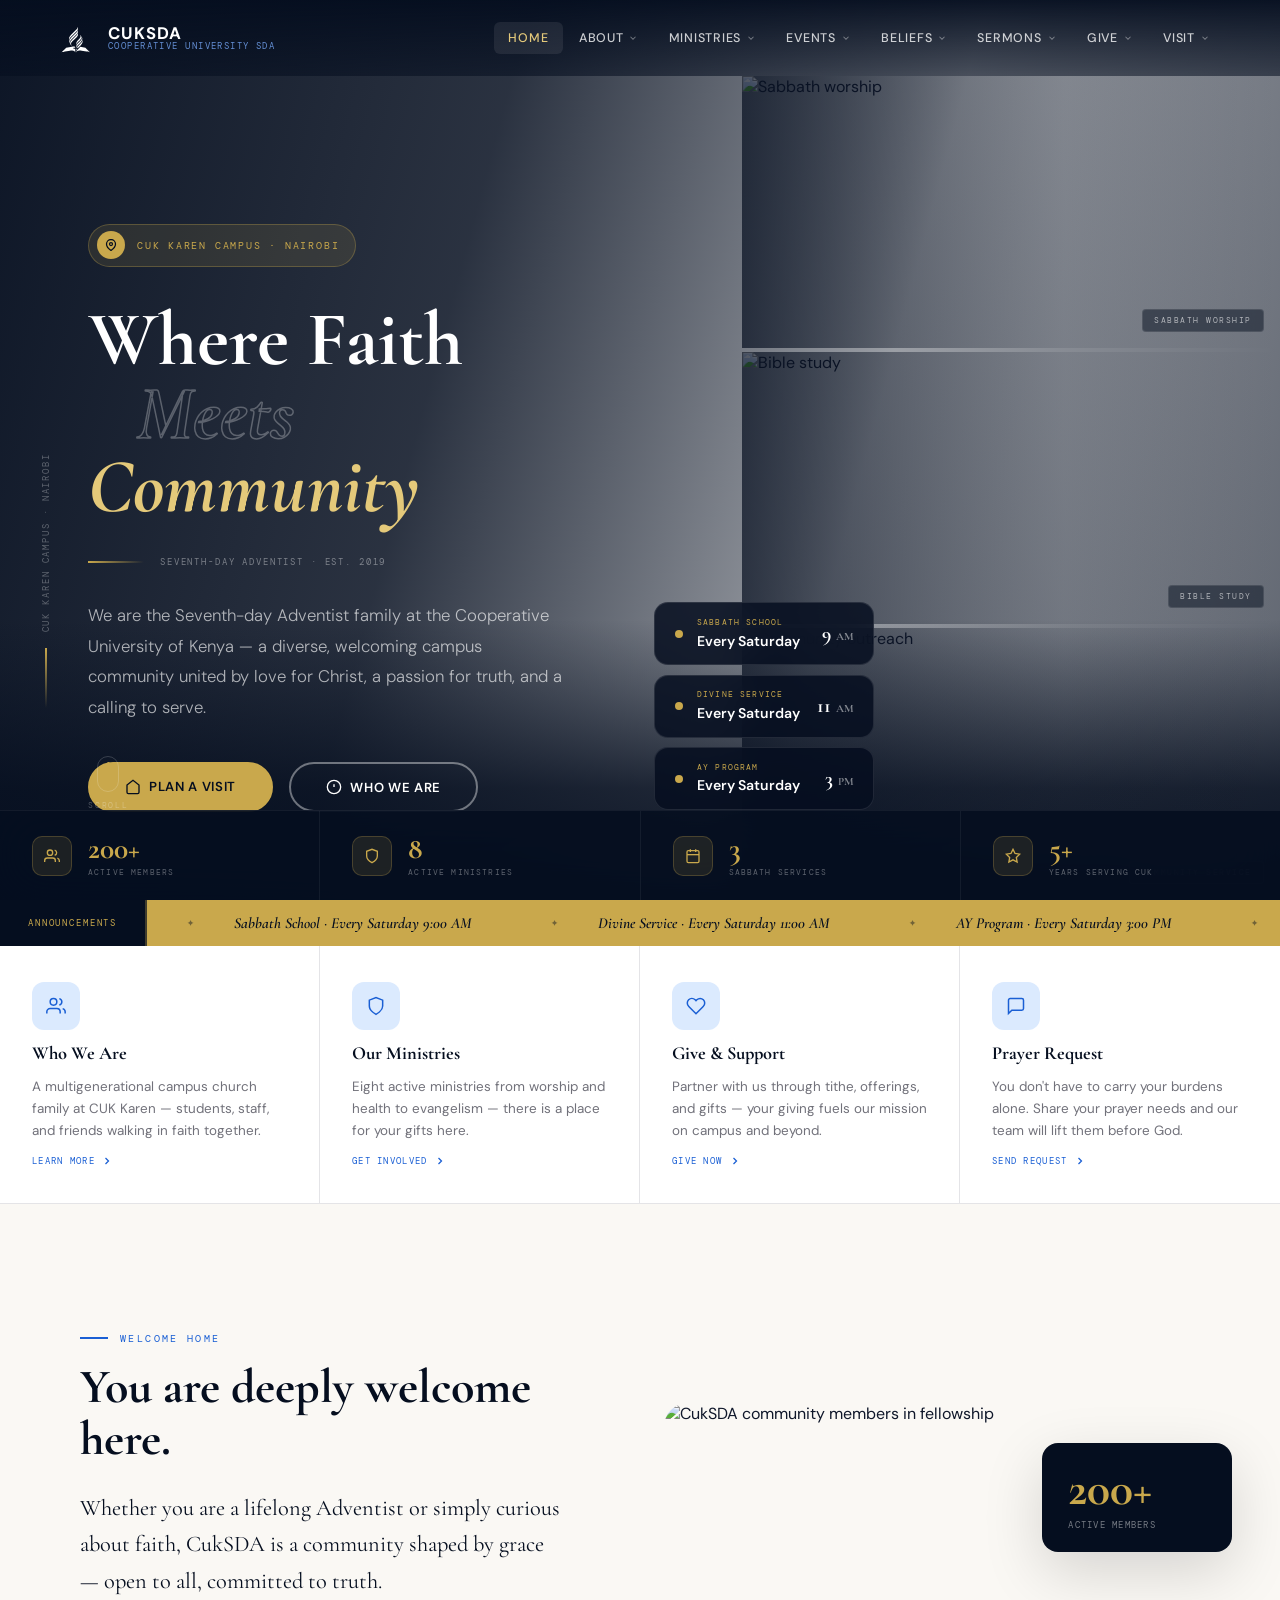
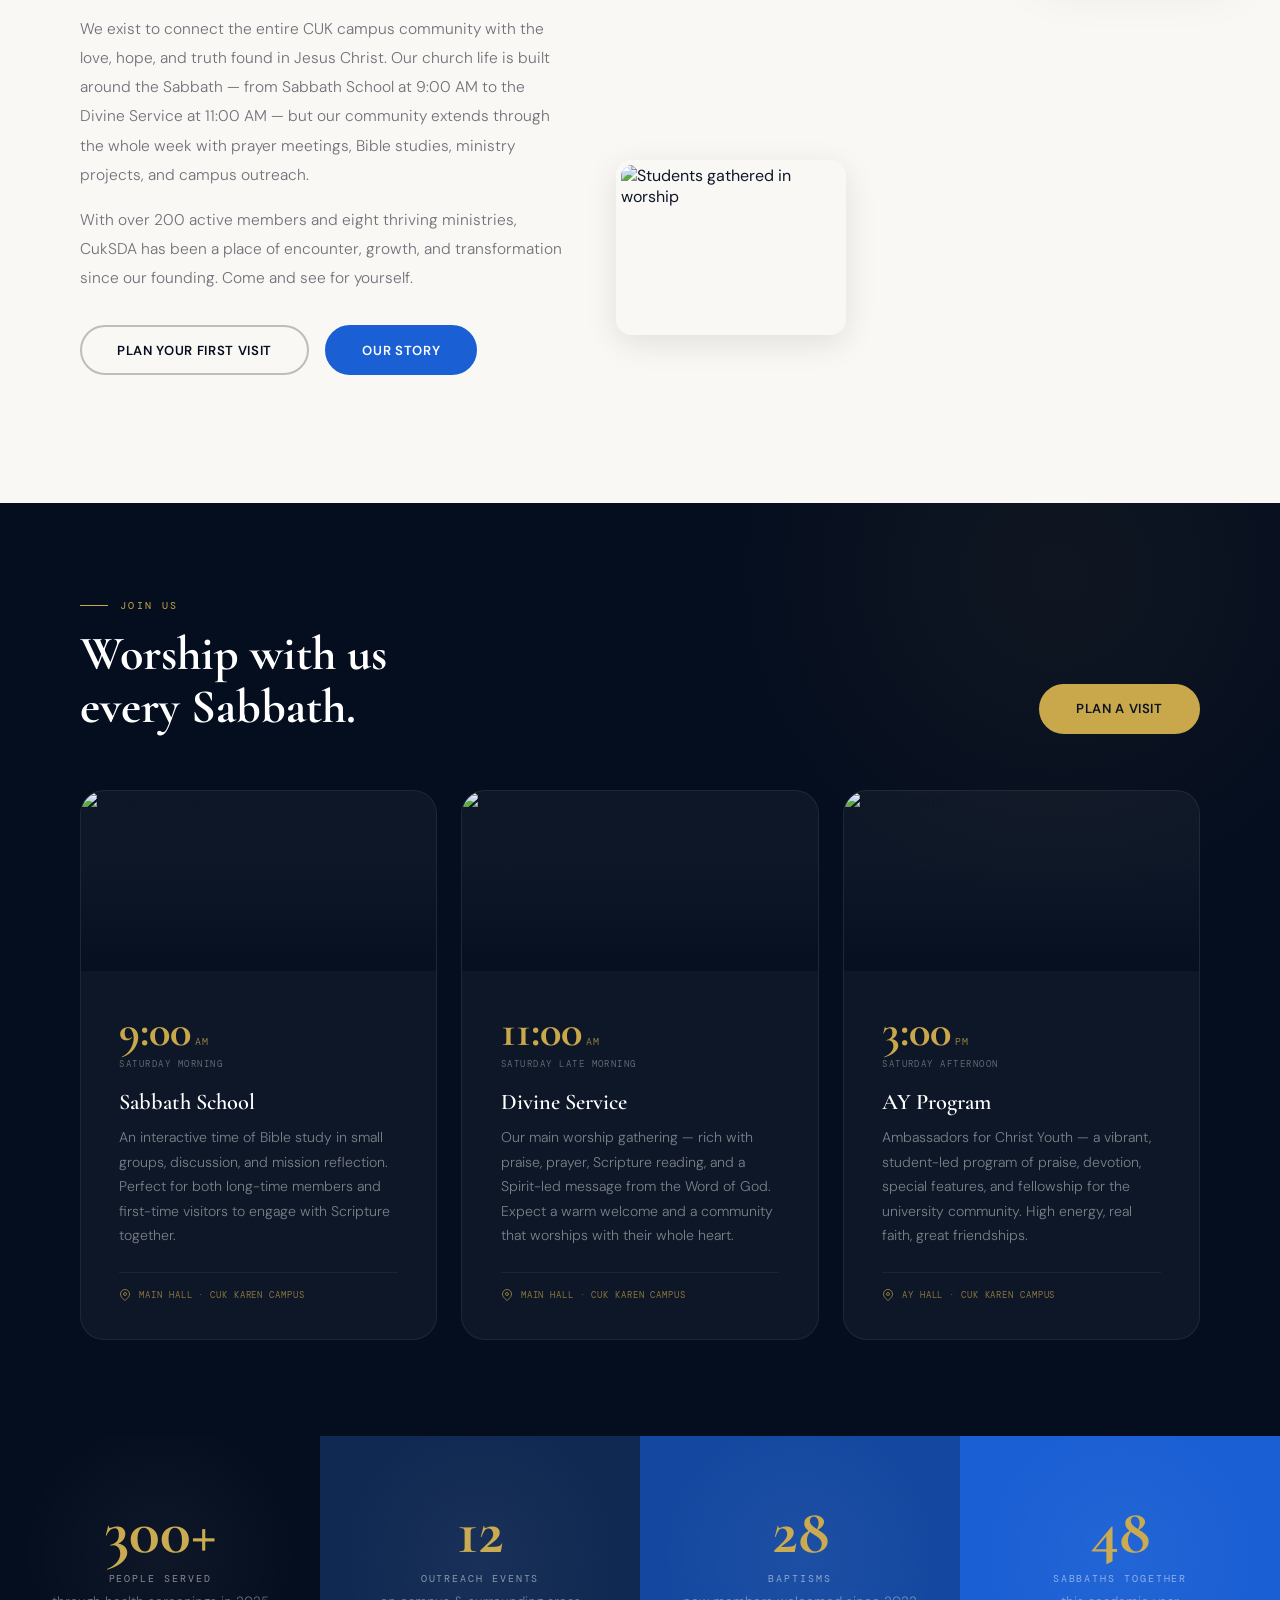
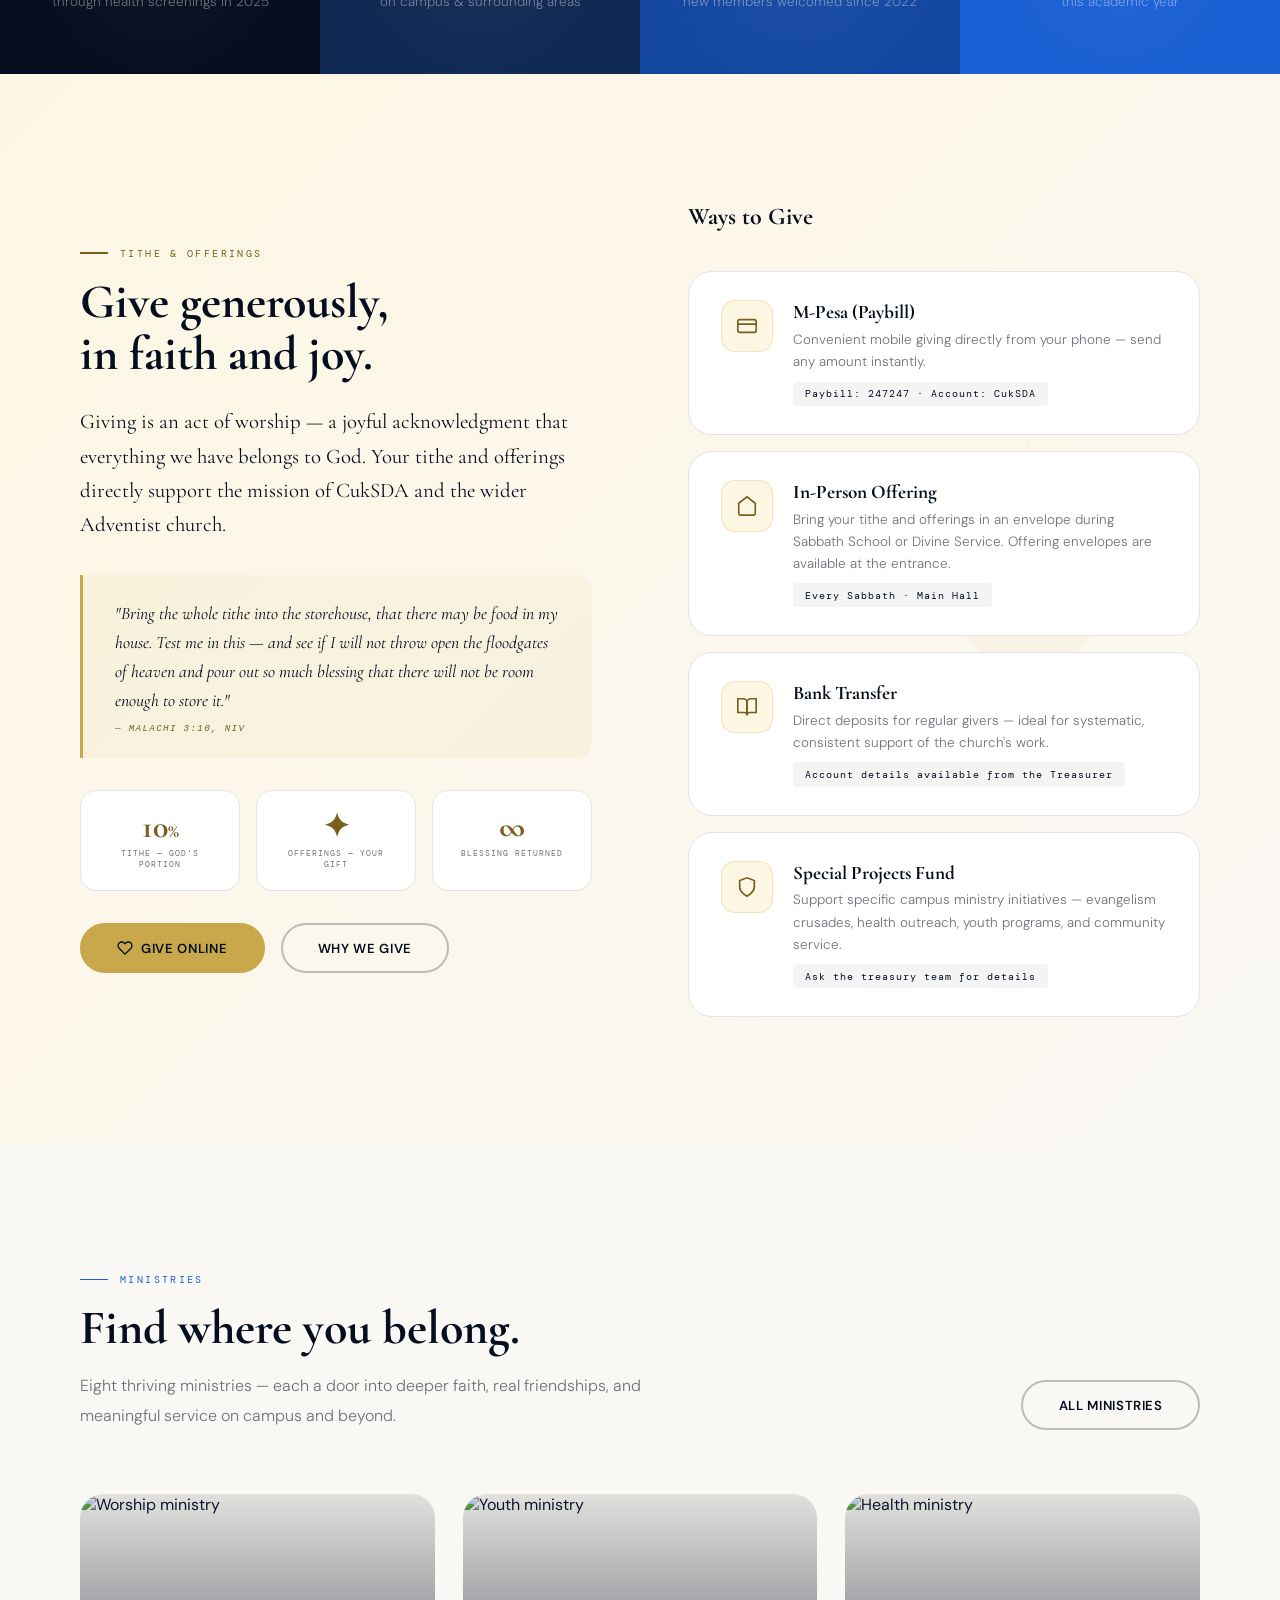
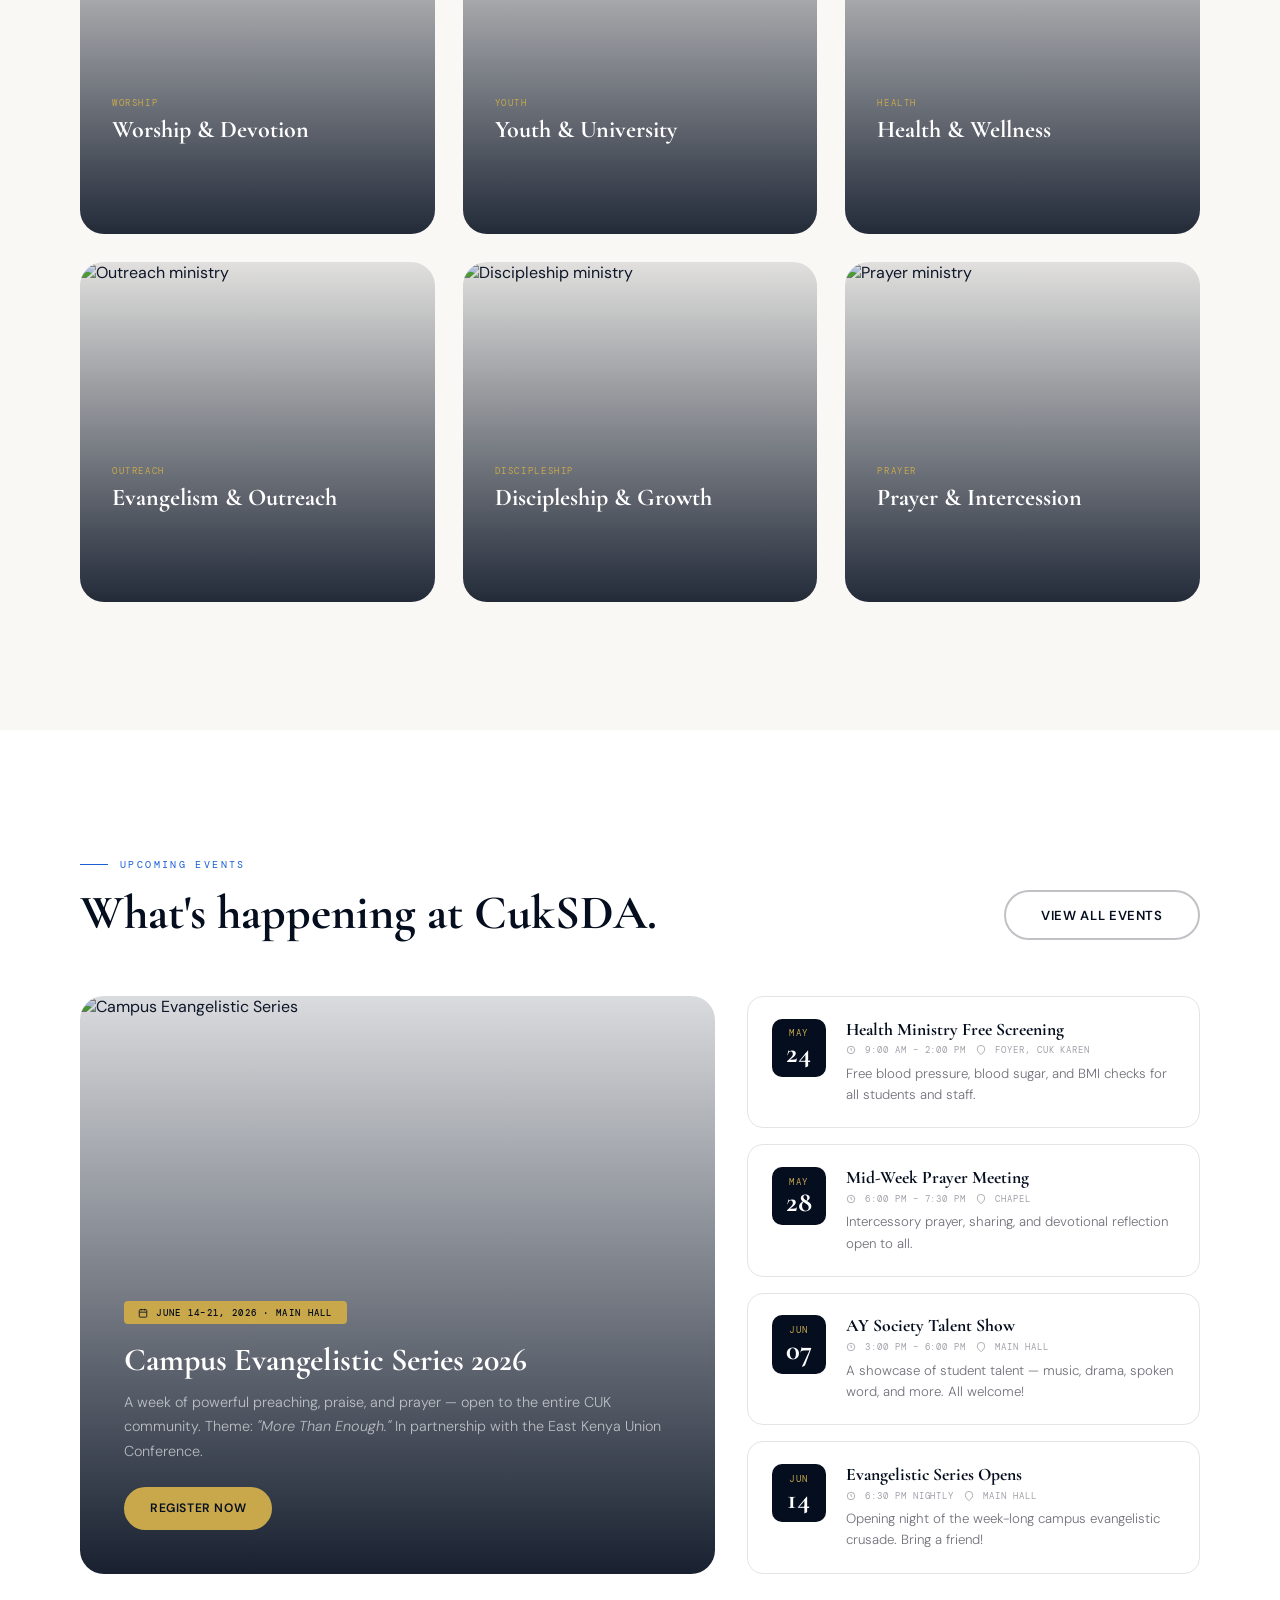
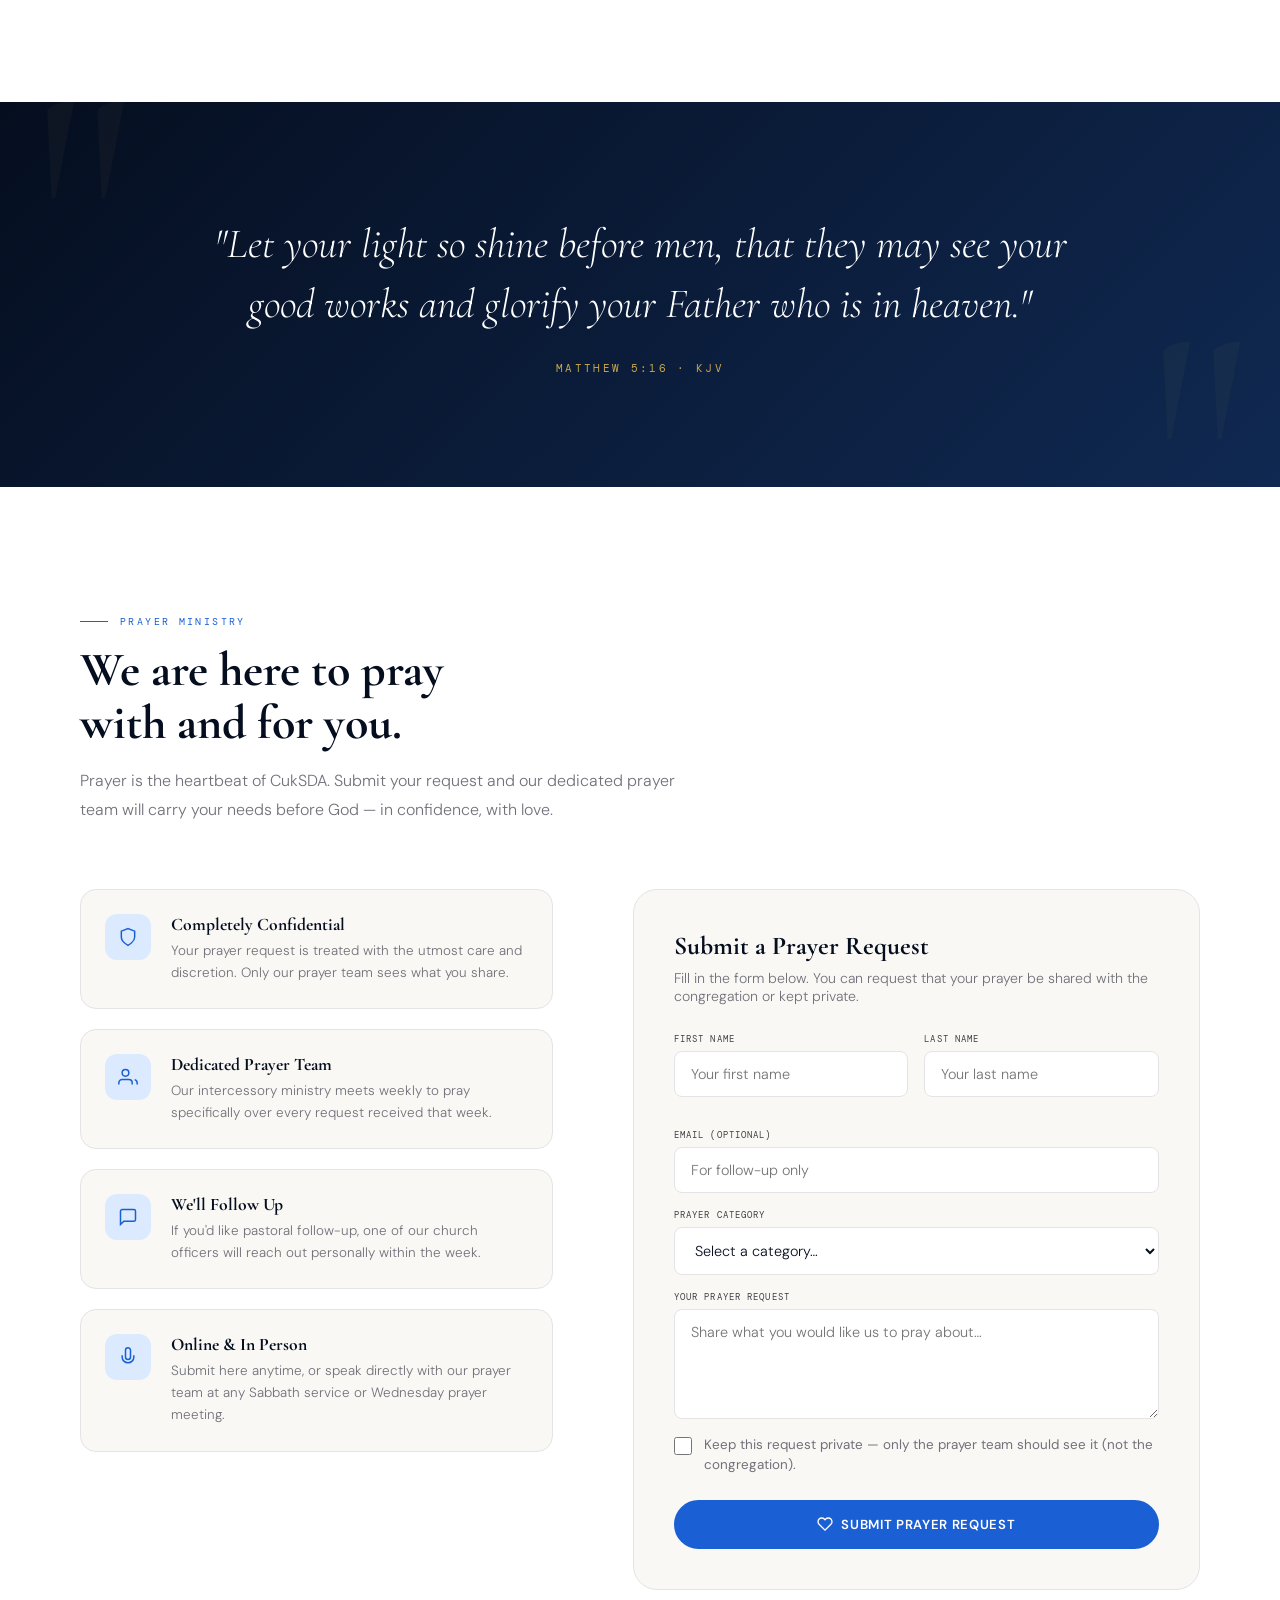
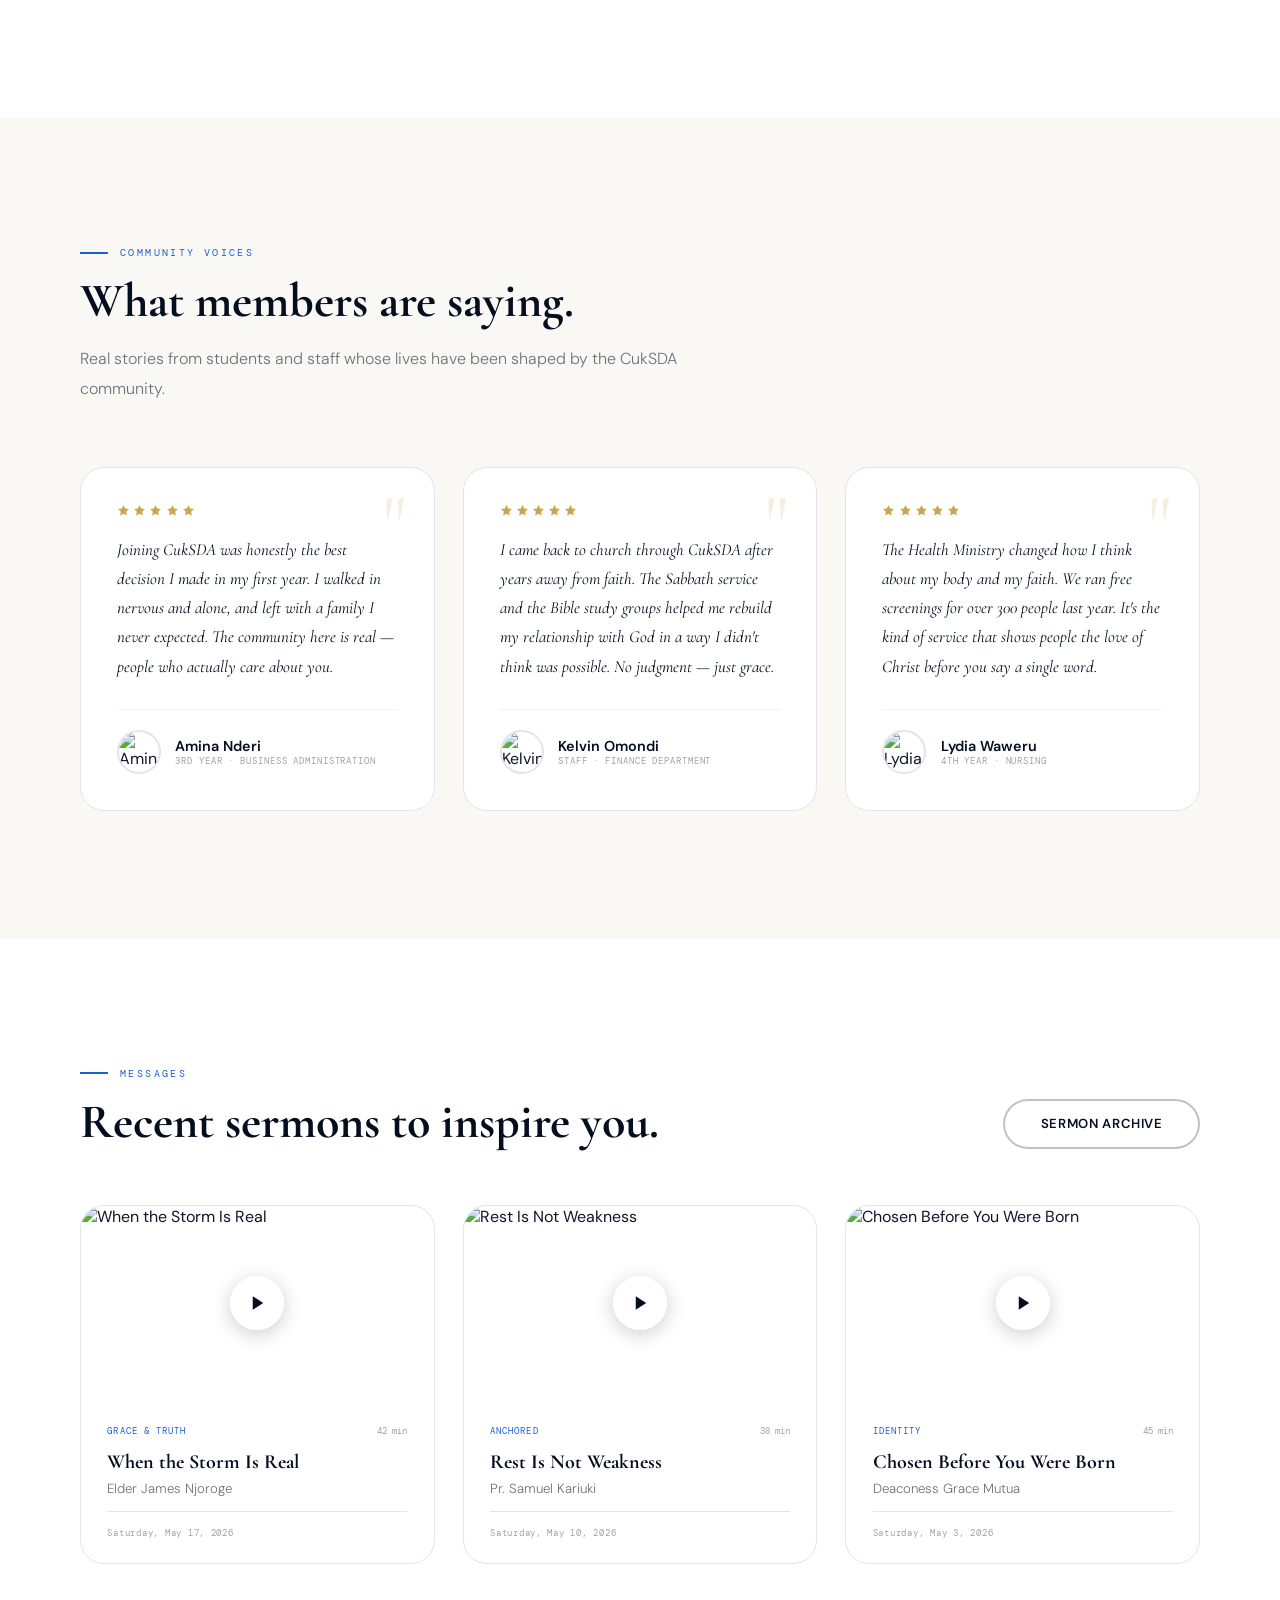
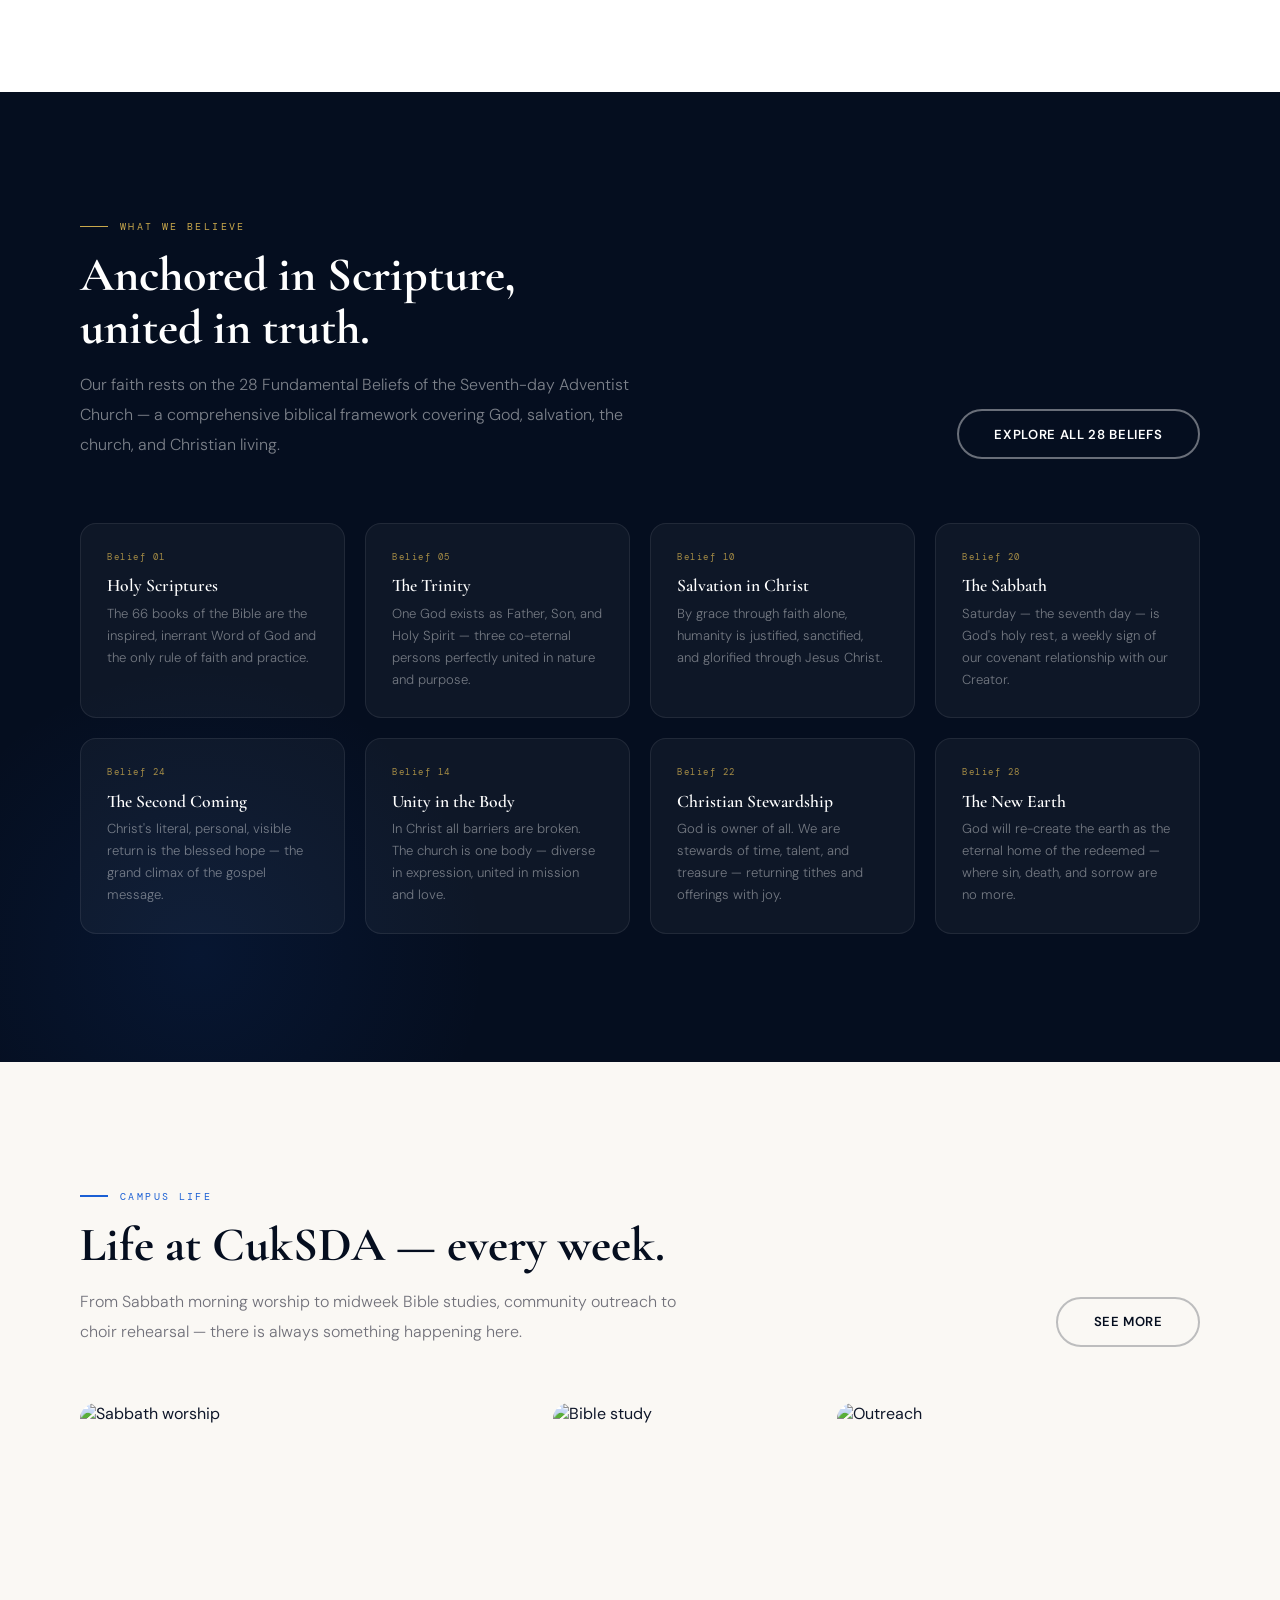
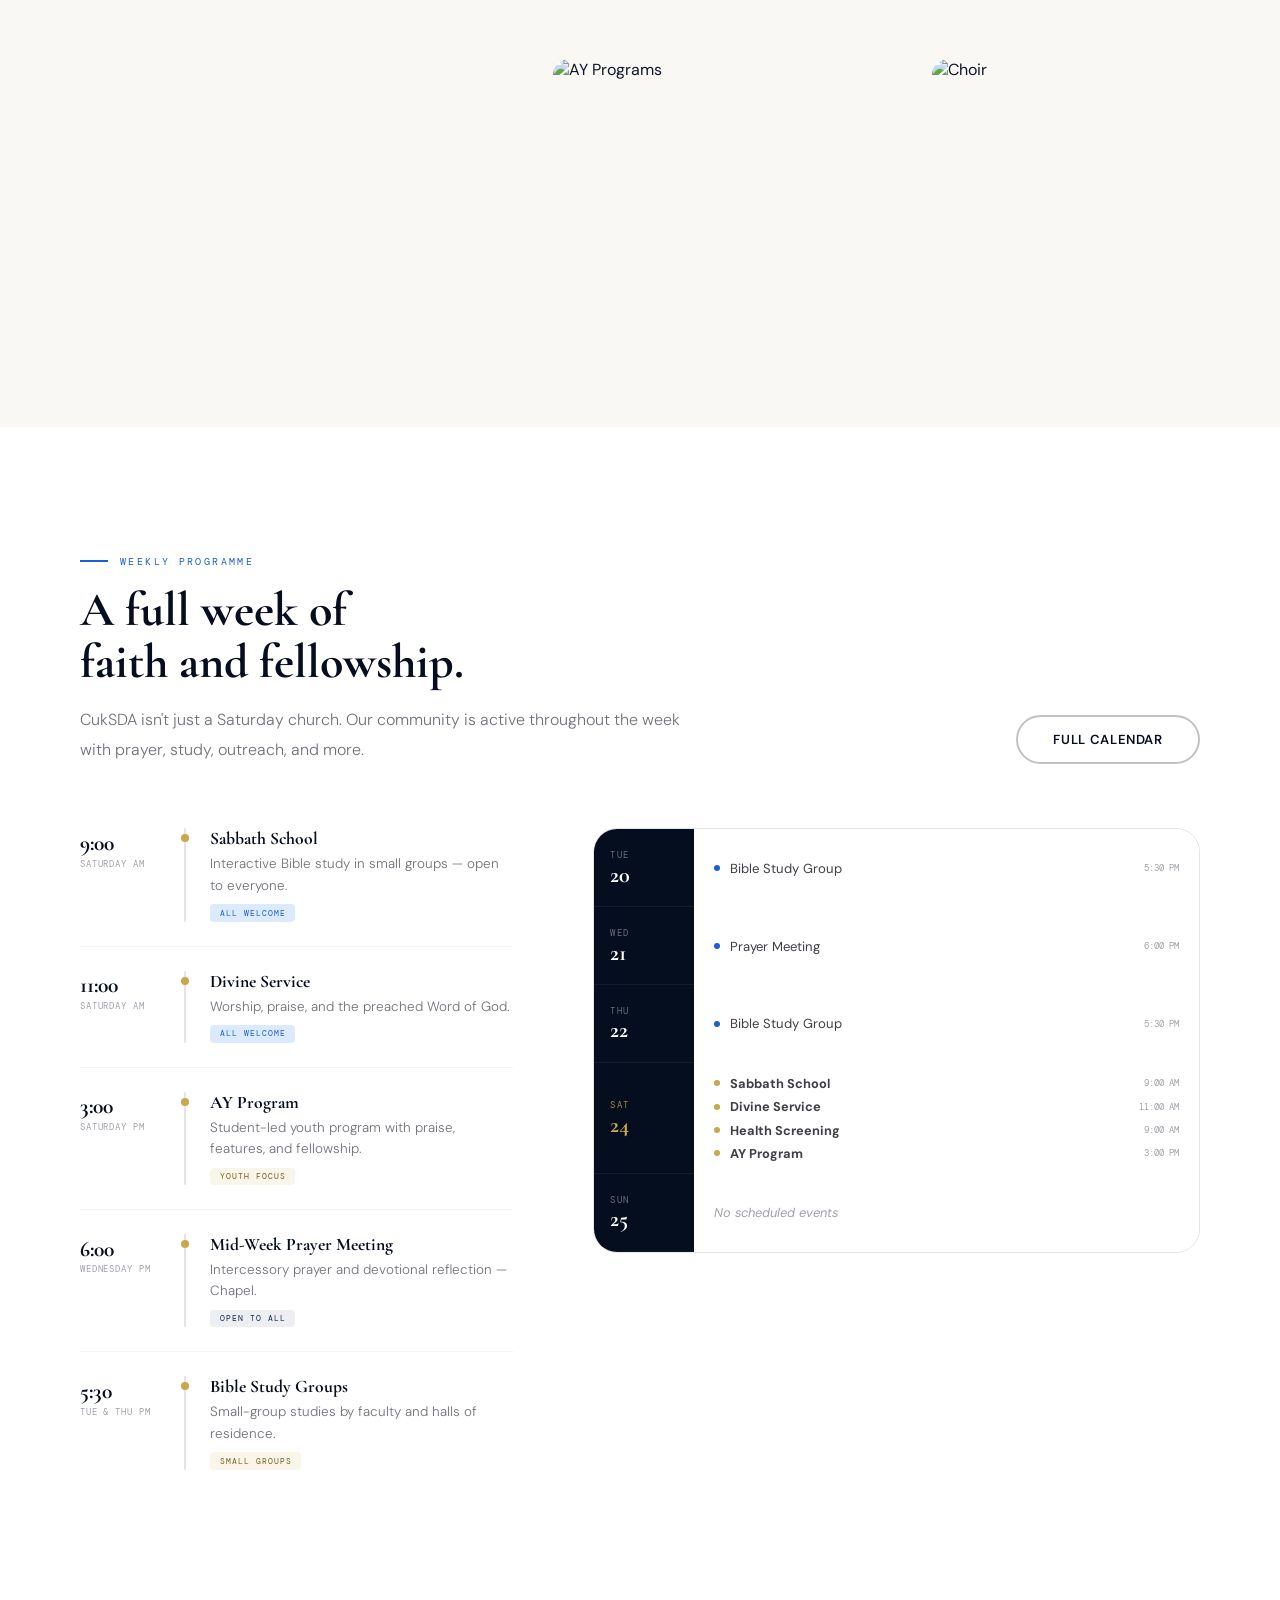
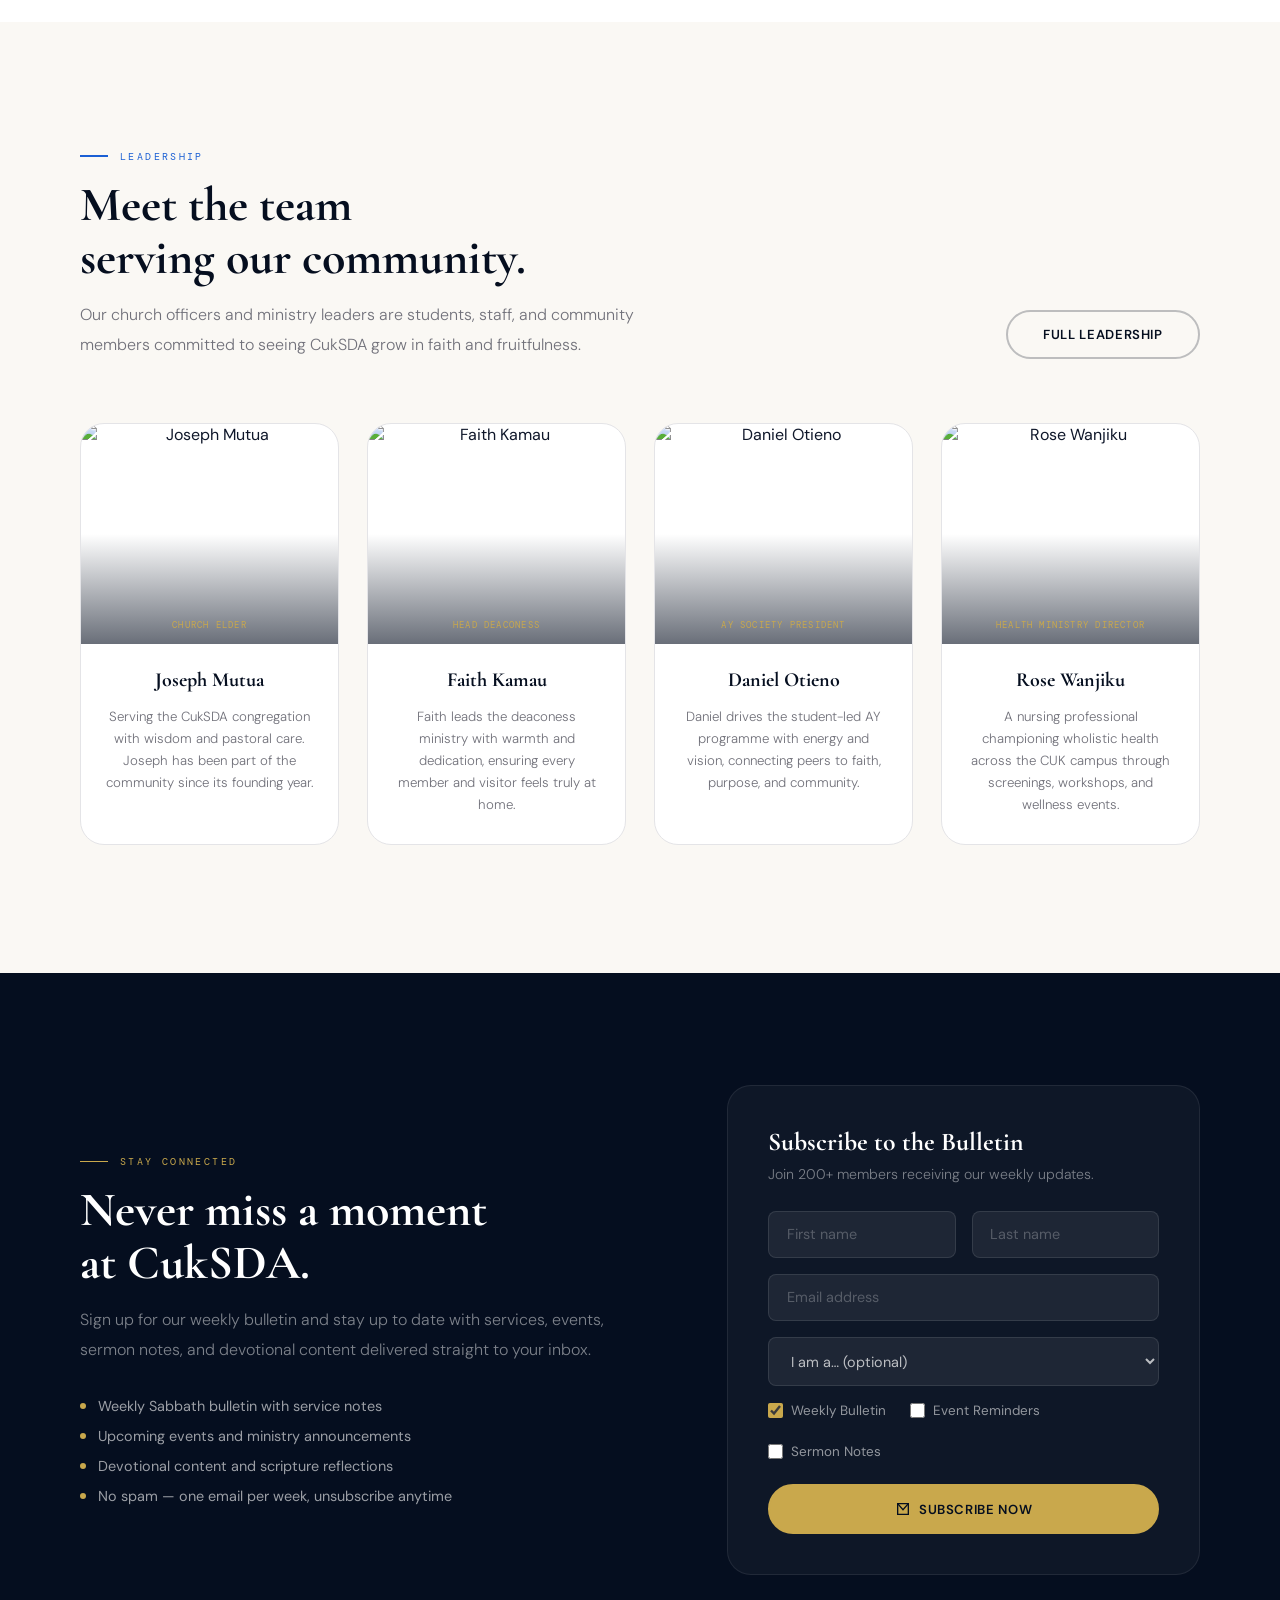
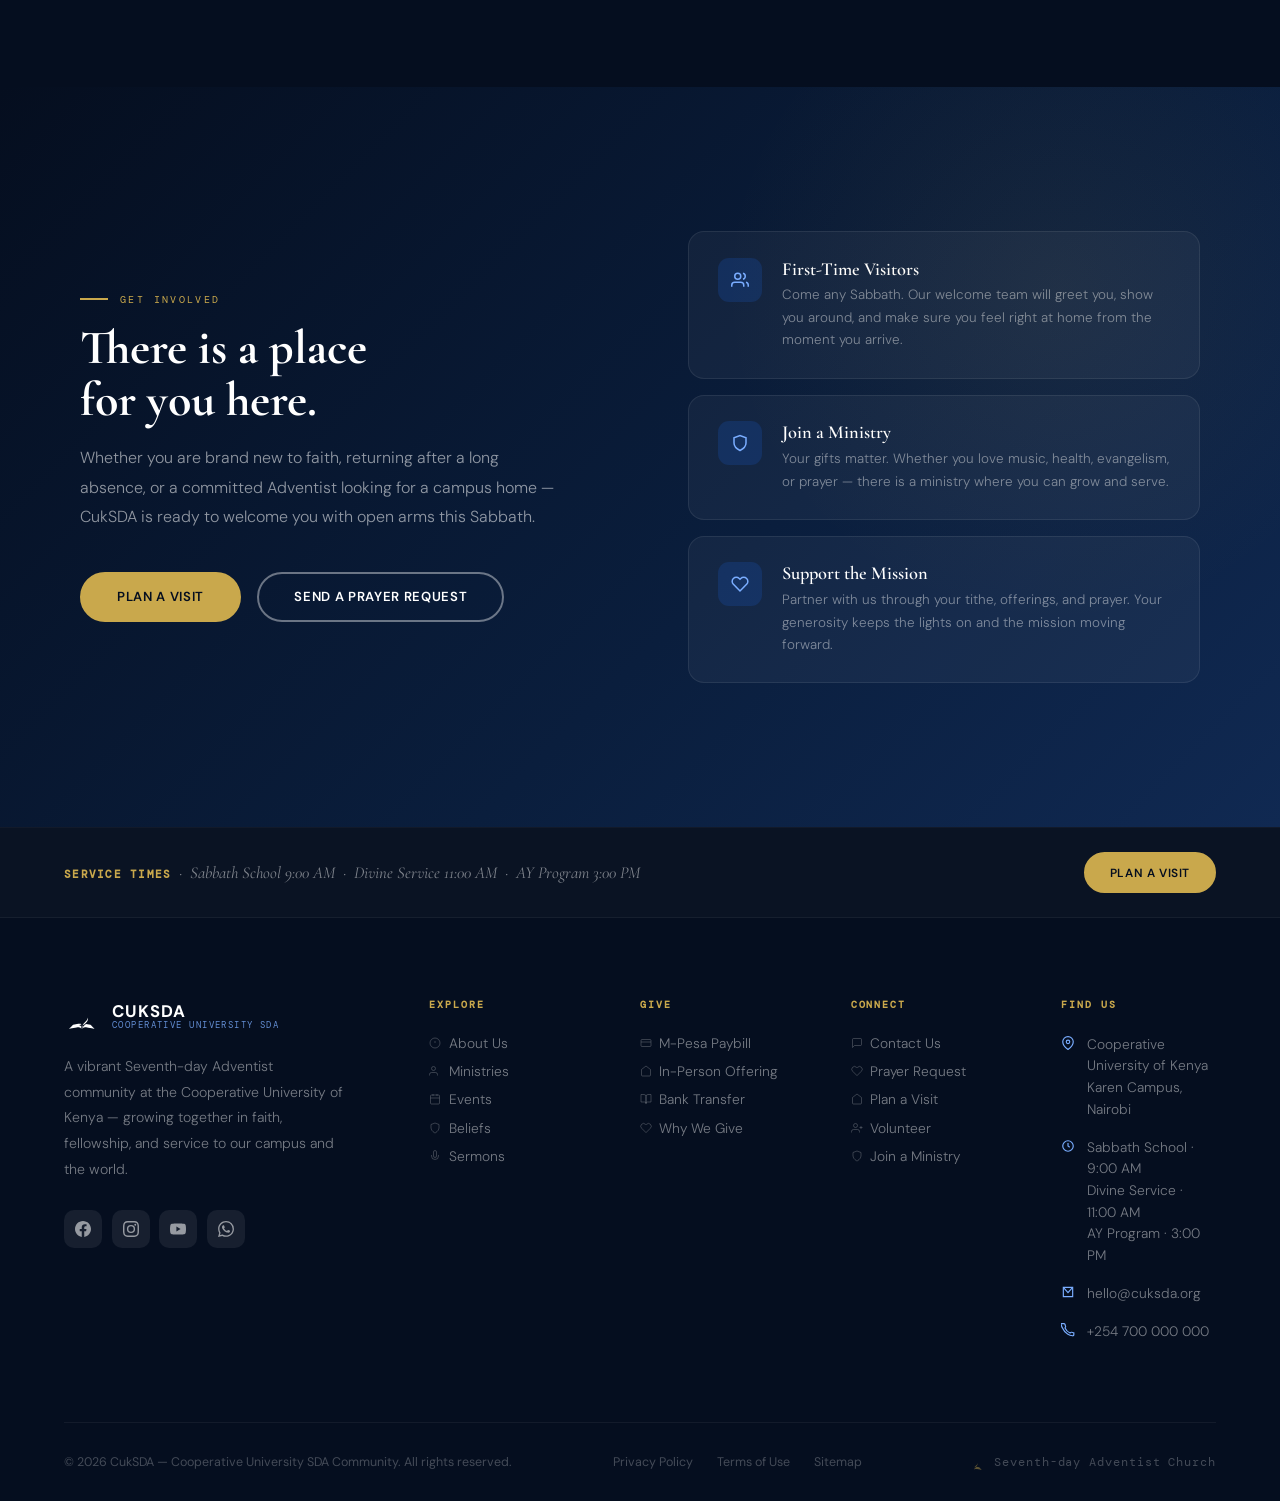
==== commit 7355b61e: "Update index.html" ====
--- a/index.html
+++ b/index.html
@@ -9,7 +9,6 @@
   <link rel="preconnect" href="https://fonts.gstatic.com" crossorigin>
   <link href="https://fonts.googleapis.com/css2?family=Cormorant+Garamond:ital,wght@0,300;0,400;0,600;0,700;1,300;1,400;1,700&family=DM+Mono:wght@300;400;500&family=DM+Sans:ital,wght@0,300;0,400;0,500;0,600;0,700;1,400&display=swap" rel="stylesheet">
   <style>
-    /* ── RESET & ROOT ── */
     *, *::before, *::after { box-sizing: border-box; margin: 0; padding: 0; }
     html { scroll-behavior: smooth; font-size: 16px; }
     body { font-family: 'DM Sans', sans-serif; color: #0f172a; background: #fff; overflow-x: hidden; -webkit-font-smoothing: antialiased; }
@@ -92,7 +91,6 @@
     .logo-text { display: flex; flex-direction: column; line-height: 1.1; }
     .logo-text .church-name { font-family: 'DM Sans', sans-serif; font-weight: 700; font-size: 1.05rem; color: var(--white); letter-spacing: 0.06em; text-transform: uppercase; }
     .logo-text .church-sub { font-family: 'DM Mono', monospace; font-size: 0.56rem; color: var(--blue-light); letter-spacing: 0.16em; text-transform: uppercase; opacity: 0.8; }
-
     nav.primary-nav { display: flex; align-items: center; gap: 0.1rem; }
     .nav-item { position: relative; }
     .nav-item > a, .nav-item > button {
@@ -118,7 +116,6 @@
     .dropdown::before { content: ''; position: absolute; top: -5px; left: 50%; transform: translateX(-50%) rotate(45deg); width: 10px; height: 10px; background: rgba(4,12,26,0.99); border-top: 1px solid rgba(255,255,255,0.07); border-left: 1px solid rgba(255,255,255,0.07); }
     .dropdown a { display: block; padding: 0.55rem 1.25rem; color: rgba(255,255,255,0.62); font-size: 0.82rem; font-weight: 400; transition: all 0.2s; white-space: nowrap; }
     .dropdown a:hover { color: var(--white); background: rgba(255,255,255,0.05); padding-left: 1.5rem; }
-    .dropdown a.active { color: var(--gold); }
     .dropdown-divider { height: 1px; background: rgba(255,255,255,0.07); margin: 0.5rem 0.75rem; }
     .dropdown-label { padding: 0.3rem 1.25rem; font-family: 'DM Mono', monospace; font-size: 0.56rem; letter-spacing: 0.16em; text-transform: uppercase; color: var(--gold); pointer-events: none; opacity: 0.8; }
     .nav-item:hover .dropdown { opacity: 1; visibility: visible; transform: translateX(-50%) translateY(0); }
@@ -126,294 +123,292 @@
     .menu-toggle span { display: block; width: 22px; height: 2px; background: var(--white); border-radius: 2px; transition: var(--transition); }
 
     /* ═══════════════════════════════════
-       HERO — SPLIT LAYOUT
+       HERO — CINEMATIC FULL SCREEN
     ═══════════════════════════════════ */
     .hero {
       position: relative;
       min-height: 100vh;
+      display: flex;
+      align-items: flex-end;
+      overflow: hidden;
+    }
+
+    /* Background image collage */
+    .hero-bg-layer {
+      position: absolute;
+      inset: 0;
+      z-index: 0;
+    }
+
+    /* Main background image */
+    .hero-bg-main {
+      position: absolute;
+      inset: 0;
+      background: url('https://images.unsplash.com/photo-1529156069898-49953e39b3ac?w=1800&q=90') center/cover no-repeat;
+      animation: heroPan 30s ease-in-out infinite alternate;
+    }
+    @keyframes heroPan { from { transform: scale(1.1) translateX(0); } to { transform: scale(1.02) translateX(-3%); } }
+
+    /* Overlays */
+    .hero-overlay-gradient {
+      position: absolute; inset: 0;
+      background: linear-gradient(
+        105deg,
+        rgba(5,14,31,0.97) 0%,
+        rgba(5,14,31,0.85) 35%,
+        rgba(5,14,31,0.4) 65%,
+        rgba(5,14,31,0.65) 100%
+      );
+      z-index: 1;
+    }
+    .hero-overlay-bottom {
+      position: absolute;
+      bottom: 0; left: 0; right: 0;
+      height: 280px;
+      background: linear-gradient(180deg, transparent, rgba(5,14,31,0.8) 60%, rgba(5,14,31,0.95) 100%);
+      z-index: 2;
+    }
+
+    /* Floating image tiles — right side */
+    .hero-tiles {
+      position: absolute;
+      top: 0; right: 0; bottom: 0;
+      width: 42%;
+      z-index: 3;
       display: grid;
-      grid-template-columns: 1fr 1fr;
+      grid-template-rows: 1fr 1fr 1fr;
+      gap: 4px;
+      padding: 76px 0 0 0;
+      opacity: 0;
+      animation: tilesReveal 1.4s 0.5s ease forwards;
+    }
+    @keyframes tilesReveal { to { opacity: 1; } }
+    .hero-tile {
+      position: relative;
       overflow: hidden;
     }
-
-    .hero-left {
-      position: relative;
-      background: var(--navy);
+    .hero-tile img {
+      width: 100%; height: 100%; object-fit: cover;
+      transition: transform 10s ease;
+    }
+    .hero-tile:hover img { transform: scale(1.05); }
+    .hero-tile::before {
+      content: '';
+      position: absolute; inset: 0;
+      background: linear-gradient(90deg, rgba(5,14,31,0.7) 0%, rgba(5,14,31,0.1) 60%, transparent 100%);
+      z-index: 1;
+    }
+    .hero-tile::after {
+      content: '';
+      position: absolute; bottom: 0; left: 0; right: 0;
+      height: 3px;
+      background: linear-gradient(90deg, var(--gold), transparent);
+      z-index: 2;
+      transform: scaleX(0);
+      transform-origin: left;
+      transition: transform 0.4s ease;
+    }
+    .hero-tile:hover::after { transform: scaleX(1); }
+    .hero-tile-label {
+      position: absolute;
+      bottom: 1rem; right: 1rem;
+      z-index: 3;
+      font-family: 'DM Mono', monospace;
+      font-size: 0.52rem;
+      letter-spacing: 0.18em;
+      text-transform: uppercase;
+      color: rgba(255,255,255,0.6);
+      background: rgba(5,14,31,0.5);
+      backdrop-filter: blur(8px);
+      padding: 0.3rem 0.7rem;
+      border-radius: 4px;
+      border: 1px solid rgba(255,255,255,0.1);
+    }
+
+    /* Vertical text line */
+    .hero-vertical-label {
+      position: absolute;
+      left: 2.5rem;
+      bottom: 12rem;
+      z-index: 10;
       display: flex;
       flex-direction: column;
-      justify-content: flex-end;
-      padding: 0 4.5rem 5rem 5rem;
-      z-index: 2;
-      overflow: hidden;
-    }
-    .hero-left::after {
-      content: '';
-      position: absolute;
-      top: 0; right: -120px; bottom: 0;
-      width: 240px;
-      background: inherit;
-      clip-path: polygon(0 0, 0% 100%, 100% 100%);
-      z-index: 3;
-    }
-
-    .hero-left-pattern {
-      position: absolute;
-      inset: 0;
-      opacity: 0.04;
-      background-image:
-        repeating-linear-gradient(45deg, rgba(201,168,76,1) 0, rgba(201,168,76,1) 1px, transparent 0, transparent 50%),
-        repeating-linear-gradient(-45deg, rgba(201,168,76,1) 0, rgba(201,168,76,1) 1px, transparent 0, transparent 50%);
-      background-size: 32px 32px;
-      pointer-events: none;
-    }
-
-    .hero-left-glow {
-      position: absolute;
-      bottom: -10%;
-      left: -20%;
-      width: 600px;
-      height: 600px;
-      border-radius: 50%;
-      background: radial-gradient(circle, rgba(26,95,212,0.18) 0%, transparent 70%);
-      pointer-events: none;
-    }
-
-    /* ── HERO IMAGE COLLAGE (replaces plain bg) ── */
-    .hero-right {
-      position: relative;
-      overflow: hidden;
-    }
-    .hero-right-img {
-      position: absolute;
-      inset: 0;
-      background:
-        linear-gradient(90deg, var(--navy) 0%, transparent 30%),
-        linear-gradient(180deg, rgba(5,14,31,0.3) 0%, rgba(5,14,31,0.7) 100%),
-        url('https://images.unsplash.com/photo-1529156069898-49953e39b3ac?w=1400&q=85') center/cover no-repeat;
-      animation: heroZoom 28s ease-in-out infinite alternate;
-    }
-    @keyframes heroZoom { from { transform: scale(1.08) translateX(0); } to { transform: scale(1.0) translateX(-2%); } }
-
-    /* ── HERO IMAGE STRIP (stacked real photos) ── */
-    .hero-img-strip {
-      position: absolute;
-      top: 0; right: 0;
-      width: 100%; height: 100%;
-      display: grid;
-      grid-template-rows: 1fr 1fr 1fr;
-      gap: 3px;
-      z-index: 2;
-      opacity: 0;
-      animation: stripFadeIn 1.2s 0.4s ease forwards;
-    }
-    @keyframes stripFadeIn { to { opacity: 1; } }
-    .hero-img-strip-row {
-      position: relative;
-      overflow: hidden;
-    }
-    .hero-img-strip-row img {
-      width: 100%; height: 100%; object-fit: cover;
-      transition: transform 8s ease;
-    }
-    .hero-img-strip-row:hover img { transform: scale(1.04); }
-    .hero-img-strip-row::before {
-      content: '';
-      position: absolute;
-      inset: 0;
-      background: linear-gradient(90deg, var(--navy) 0%, rgba(5,14,31,0.2) 40%, transparent 100%);
-      z-index: 1;
-    }
-    .hero-img-strip-label {
-      position: absolute;
-      bottom: 0.75rem; right: 1rem;
-      z-index: 2;
-      font-family: 'DM Mono', monospace;
-      font-size: 0.52rem;
-      letter-spacing: 0.16em;
-      text-transform: uppercase;
-      color: rgba(255,255,255,0.5);
-    }
-
-    /* Floating service cards on right */
-    .hero-float-cards {
-      position: absolute;
-      bottom: 3rem;
-      right: 2.5rem;
-      display: flex;
-      flex-direction: column;
-      gap: 0.75rem;
-      z-index: 4;
-    }
-    .hero-float-card {
-      background: rgba(5,14,31,0.82);
-      backdrop-filter: blur(20px);
-      border: 1px solid rgba(255,255,255,0.1);
-      border-radius: 14px;
-      padding: 1rem 1.35rem;
-      display: flex;
       align-items: center;
       gap: 1rem;
-      min-width: 230px;
-      transition: var(--transition);
-      animation: floatIn 0.8s ease both;
-    }
-    .hero-float-card:nth-child(1) { animation-delay: 0.9s; }
-    .hero-float-card:nth-child(2) { animation-delay: 1.1s; }
-    .hero-float-card:nth-child(3) { animation-delay: 1.3s; }
-    @keyframes floatIn { from { opacity: 0; transform: translateX(24px); } to { opacity: 1; transform: translateX(0); } }
-    .hero-float-card:hover { background: rgba(5,14,31,0.95); border-color: rgba(201,168,76,0.3); transform: translateX(-4px); }
-    .hero-float-icon {
-      width: 40px; height: 40px;
-      background: rgba(201,168,76,0.15);
-      border: 1px solid rgba(201,168,76,0.3);
-      border-radius: 10px;
-      display: flex; align-items: center; justify-content: center;
-      flex-shrink: 0;
-    }
-    .hero-float-icon svg { width: 16px; height: 16px; stroke: var(--gold); fill: none; stroke-width: 2; }
-    .hero-float-label span:first-child { display: block; font-family: 'DM Mono', monospace; font-size: 0.55rem; letter-spacing: 0.14em; text-transform: uppercase; color: var(--gold); margin-bottom: 0.15rem; }
-    .hero-float-label span:last-child { font-size: 0.9rem; font-weight: 600; color: var(--white); }
-    .hero-float-time { margin-left: auto; font-family: 'Cormorant Garamond', serif; font-size: 1.3rem; font-weight: 700; color: var(--gold); line-height: 1; }
-
-    /* Left content */
+    }
+    .hero-vertical-label span {
+      writing-mode: vertical-rl;
+      text-orientation: mixed;
+      font-family: 'DM Mono', monospace;
+      font-size: 0.54rem;
+      letter-spacing: 0.22em;
+      text-transform: uppercase;
+      color: rgba(255,255,255,0.3);
+      transform: rotate(180deg);
+    }
+    .hero-vertical-line {
+      width: 1.5px;
+      height: 60px;
+      background: linear-gradient(180deg, var(--gold), transparent);
+    }
+
+    /* Main content */
     .hero-content {
       position: relative;
-      z-index: 5;
-      animation: slideUp 1s ease both;
-    }
-    @keyframes slideUp { from { opacity: 0; transform: translateY(40px); } to { opacity: 1; transform: translateY(0); } }
+      z-index: 10;
+      padding: 0 5rem 5.5rem 5.5rem;
+      max-width: 700px;
+      animation: heroSlideUp 1s ease both;
+    }
+    @keyframes heroSlideUp { from { opacity: 0; transform: translateY(50px); } to { opacity: 1; transform: translateY(0); } }
 
     .hero-eyebrow {
-      display: inline-flex;
-      align-items: center;
-      gap: 0.75rem;
-      background: rgba(201,168,76,0.1);
-      border: 1px solid rgba(201,168,76,0.25);
+      display: inline-flex; align-items: center; gap: 0.75rem;
+      background: rgba(201,168,76,0.12);
+      border: 1px solid rgba(201,168,76,0.3);
       border-radius: 100px;
       padding: 0.4rem 1rem 0.4rem 0.5rem;
-      margin-bottom: 2rem;
-      animation: slideUp 0.8s 0.2s ease both;
+      margin-bottom: 2.25rem;
+      animation: heroSlideUp 0.8s 0.2s ease both;
     }
     .hero-eyebrow-dot {
       width: 28px; height: 28px;
       background: var(--gold);
       border-radius: 50%;
       display: flex; align-items: center; justify-content: center;
-      flex-shrink: 0;
     }
     .hero-eyebrow-dot svg { width: 12px; height: 12px; stroke: var(--navy); fill: none; stroke-width: 2.5; }
     .hero-eyebrow-text { font-family: 'DM Mono', monospace; font-size: 0.62rem; color: var(--gold); letter-spacing: 0.18em; text-transform: uppercase; }
 
     .hero h1 {
       font-family: 'Cormorant Garamond', serif; font-weight: 700;
-      font-size: clamp(3rem, 5.5vw, 5.5rem); line-height: 1.01;
-      color: var(--white); max-width: 660px;
-      animation: slideUp 0.8s 0.35s ease both;
-    }
-    .hero h1 .line-accent {
+      font-size: clamp(3.2rem, 6vw, 6.5rem); line-height: 0.96;
+      color: var(--white);
+      animation: heroSlideUp 0.8s 0.35s ease both;
+    }
+    .hero h1 .line-ghost {
       display: block;
       color: transparent;
-      -webkit-text-stroke: 1.5px rgba(255,255,255,0.35);
+      -webkit-text-stroke: 1.5px rgba(255,255,255,0.28);
       font-style: italic;
+      margin-left: 3rem;
     }
     .hero h1 em { font-style: italic; color: var(--gold-light); -webkit-text-stroke: 0; }
 
-    .hero-divider {
-      width: 64px; height: 3px;
-      background: linear-gradient(90deg, var(--gold), transparent);
-      border-radius: 2px;
+    .hero-rule {
+      display: flex; align-items: center; gap: 1rem;
       margin: 2rem 0;
-      animation: slideUp 0.8s 0.5s ease both;
-    }
+      animation: heroSlideUp 0.8s 0.5s ease both;
+    }
+    .hero-rule-line { height: 1.5px; width: 56px; background: linear-gradient(90deg, var(--gold), transparent); }
+    .hero-rule-text { font-family: 'DM Mono', monospace; font-size: 0.58rem; letter-spacing: 0.2em; text-transform: uppercase; color: rgba(255,255,255,0.4); }
 
     .hero-desc {
-      color: rgba(255,255,255,0.62); font-size: 1rem; line-height: 1.82;
-      max-width: 460px; font-weight: 300;
-      animation: slideUp 0.8s 0.5s ease both;
+      color: rgba(255,255,255,0.65); font-size: 1.05rem; line-height: 1.82;
+      max-width: 480px; font-weight: 300;
+      animation: heroSlideUp 0.8s 0.5s ease both;
     }
 
     .hero-actions {
       display: flex; gap: 1rem; flex-wrap: wrap; margin-top: 2.5rem;
-      animation: slideUp 0.8s 0.65s ease both;
-    }
-
-    .hero-stats {
+      animation: heroSlideUp 0.8s 0.65s ease both;
+    }
+
+    /* Hero bottom stats bar */
+    .hero-stats-bar {
+      position: absolute;
+      bottom: 0; left: 0; right: 0;
+      z-index: 15;
       display: flex;
-      gap: 2.5rem;
-      margin-top: 3.5rem;
-      padding-top: 2.5rem;
-      border-top: 1px solid rgba(255,255,255,0.08);
-      animation: slideUp 0.8s 0.8s ease both;
-    }
-    .hero-stat {}
+      align-items: center;
+      background: rgba(5,14,31,0.88);
+      backdrop-filter: blur(24px);
+      border-top: 1px solid rgba(255,255,255,0.06);
+      animation: heroSlideUp 0.8s 0.9s ease both;
+    }
+    .hero-stat-block {
+      flex: 1;
+      padding: 1.4rem 2rem;
+      border-right: 1px solid rgba(255,255,255,0.06);
+      display: flex;
+      align-items: center;
+      gap: 1rem;
+    }
+    .hero-stat-block:last-child { border-right: none; }
+    .hero-stat-icon {
+      width: 40px; height: 40px;
+      background: rgba(201,168,76,0.12);
+      border: 1px solid rgba(201,168,76,0.25);
+      border-radius: 10px;
+      display: flex; align-items: center; justify-content: center;
+      flex-shrink: 0;
+    }
+    .hero-stat-icon svg { width: 16px; height: 16px; stroke: var(--gold); fill: none; stroke-width: 2; }
+    .hero-stat-text {}
     .hero-stat-num {
       font-family: 'Cormorant Garamond', serif;
-      font-size: 2.4rem;
-      font-weight: 700;
-      color: var(--white);
-      line-height: 1;
+      font-size: 1.85rem; font-weight: 700;
+      color: var(--white); line-height: 1;
     }
     .hero-stat-num span { color: var(--gold); }
     .hero-stat-label {
       font-family: 'DM Mono', monospace;
-      font-size: 0.56rem;
-      letter-spacing: 0.16em;
+      font-size: 0.52rem; letter-spacing: 0.14em;
       text-transform: uppercase;
-      color: rgba(255,255,255,0.38);
-      margin-top: 0.3rem;
-    }
-
-    .hero-scroll-pill {
+      color: rgba(255,255,255,0.35);
+      margin-top: 0.2rem;
+    }
+
+    /* Service cards overlay */
+    .hero-service-cards {
       position: absolute;
-      left: 50%;
-      bottom: 2.5rem;
-      transform: translateX(-50%);
-      z-index: 10;
+      right: 42%;
+      bottom: 90px;
+      transform: translateX(60%);
+      z-index: 12;
       display: flex;
       flex-direction: column;
-      align-items: center;
-      gap: 0.5rem;
-    }
-    .hero-scroll-pill span {
-      font-family: 'DM Mono', monospace;
-      font-size: 0.52rem;
-      letter-spacing: 0.22em;
-      text-transform: uppercase;
-      color: rgba(255,255,255,0.3);
-    }
-    .hero-scroll-mouse {
-      width: 24px; height: 38px;
-      border: 1.5px solid rgba(255,255,255,0.2);
-      border-radius: 12px;
-      display: flex; justify-content: center; padding-top: 6px;
-    }
-    .hero-scroll-dot {
-      width: 4px; height: 8px;
-      background: var(--gold);
-      border-radius: 2px;
-      animation: scrollDot 2s ease infinite;
-    }
-    @keyframes scrollDot { 0%, 100% { transform: translateY(0); opacity: 1; } 60% { transform: translateY(12px); opacity: 0; } }
+      gap: 0.6rem;
+      animation: cardsReveal 0.8s 1.1s ease both;
+    }
+    @keyframes cardsReveal { from { opacity: 0; transform: translateX(60%) translateY(20px); } to { opacity: 1; transform: translateX(60%) translateY(0); } }
+    .hero-svc-card {
+      background: rgba(5,14,31,0.85);
+      backdrop-filter: blur(20px);
+      border: 1px solid rgba(255,255,255,0.1);
+      border-radius: 14px;
+      padding: 0.85rem 1.2rem;
+      display: flex; align-items: center; gap: 0.9rem;
+      min-width: 220px;
+      transition: var(--transition);
+    }
+    .hero-svc-card:hover { border-color: rgba(201,168,76,0.3); transform: translateX(-4px); }
+    .hero-svc-dot { width: 8px; height: 8px; border-radius: 50%; background: var(--gold); flex-shrink: 0; }
+    .hero-svc-info span:first-child { display: block; font-family: 'DM Mono', monospace; font-size: 0.52rem; letter-spacing: 0.14em; text-transform: uppercase; color: var(--gold); margin-bottom: 0.1rem; }
+    .hero-svc-info span:last-child { font-size: 0.88rem; font-weight: 600; color: var(--white); }
+    .hero-svc-time { margin-left: auto; font-family: 'Cormorant Garamond', serif; font-size: 1.25rem; font-weight: 700; color: var(--white); }
+
+    /* Scroll indicator */
+    .hero-scroll {
+      position: absolute; left: 5.5rem; bottom: 90px; z-index: 10;
+      display: flex; flex-direction: column; align-items: center; gap: 0.5rem;
+    }
+    .hero-scroll span { font-family: 'DM Mono', monospace; font-size: 0.5rem; letter-spacing: 0.22em; text-transform: uppercase; color: rgba(255,255,255,0.28); }
+    .hero-scroll-mouse { width: 22px; height: 36px; border: 1.5px solid rgba(255,255,255,0.18); border-radius: 11px; display: flex; justify-content: center; padding-top: 5px; }
+    .hero-scroll-dot { width: 3px; height: 7px; background: var(--gold); border-radius: 2px; animation: scrollBob 2s ease infinite; }
+    @keyframes scrollBob { 0%,100%{transform:translateY(0);opacity:1} 60%{transform:translateY(11px);opacity:0} }
 
     /* ═══════════════════════════════════
        TICKER
     ═══════════════════════════════════ */
-    .ticker-bar {
-      background: var(--gold); overflow: hidden; height: 46px;
-      display: flex; align-items: center;
-    }
-    .ticker-label {
-      background: var(--navy); color: var(--gold);
-      font-family: 'DM Mono', monospace; font-size: 0.58rem; letter-spacing: 0.2em; text-transform: uppercase;
-      padding: 0 1.75rem; height: 100%; display: flex; align-items: center; white-space: nowrap; flex-shrink: 0;
-      border-right: 2px solid rgba(201,168,76,0.3);
-    }
+    .ticker-bar { background: var(--gold); overflow: hidden; height: 46px; display: flex; align-items: center; }
+    .ticker-label { background: var(--navy); color: var(--gold); font-family: 'DM Mono', monospace; font-size: 0.58rem; letter-spacing: 0.2em; text-transform: uppercase; padding: 0 1.75rem; height: 100%; display: flex; align-items: center; white-space: nowrap; flex-shrink: 0; border-right: 2px solid rgba(201,168,76,0.3); }
     .ticker-track { display: flex; align-items: center; overflow: hidden; flex: 1; }
     .ticker-inner { display: flex; gap: 0; animation: ticker 40s linear infinite; white-space: nowrap; }
     .ticker-inner:hover { animation-play-state: paused; }
     @keyframes ticker { from { transform: translateX(0); } to { transform: translateX(-50%); } }
     .ticker-item { display: flex; align-items: center; gap: 2.5rem; padding: 0 2.5rem; font-family: 'Cormorant Garamond', serif; font-size: 0.96rem; font-style: italic; color: var(--navy); font-weight: 600; }
-    .ticker-item::before { content: '✦'; font-style: normal; font-family: 'DM Sans', sans-serif; font-size: 0.52rem; opacity: 0.45; }
+    .ticker-item::before { content: '✦'; font-style: normal; font-family: 'DM Sans'; font-size: 0.52rem; opacity: 0.45; }
 
     /* ═══════════════════════════════════
        QUICK FEATURES STRIP
@@ -462,28 +457,11 @@
     .services-section .section-title { color: var(--white); }
     .services-header { display: flex; align-items: flex-end; justify-content: space-between; flex-wrap: wrap; gap: 1.5rem; margin-bottom: 3.5rem; }
     .services-grid { display: grid; grid-template-columns: repeat(3, 1fr); gap: 1.5rem; }
-    .service-card {
-      background: rgba(255,255,255,0.038);
-      border: 1px solid rgba(255,255,255,0.07);
-      border-radius: var(--radius-lg); overflow: hidden;
-      transition: var(--transition); position: relative; cursor: default;
-    }
-    /* Image header on service card */
-    .service-card-img {
-      height: 180px;
-      overflow: hidden;
-      position: relative;
-    }
-    .service-card-img img {
-      width: 100%; height: 100%; object-fit: cover;
-      transition: transform 0.6s ease;
-    }
+    .service-card { background: rgba(255,255,255,0.038); border: 1px solid rgba(255,255,255,0.07); border-radius: var(--radius-lg); overflow: hidden; transition: var(--transition); position: relative; cursor: default; }
+    .service-card-img { height: 180px; overflow: hidden; position: relative; }
+    .service-card-img img { width: 100%; height: 100%; object-fit: cover; transition: transform 0.6s ease; }
     .service-card:hover .service-card-img img { transform: scale(1.06); }
-    .service-card-img::after {
-      content: '';
-      position: absolute; inset: 0;
-      background: linear-gradient(180deg, transparent 40%, rgba(5,14,31,0.85) 100%);
-    }
+    .service-card-img::after { content: ''; position: absolute; inset: 0; background: linear-gradient(180deg, transparent 40%, rgba(5,14,31,0.85) 100%); }
     .service-card-body { padding: 2.4rem; }
     .service-card::before { content: ''; position: absolute; top: 0; left: 0; right: 0; height: 3px; background: linear-gradient(90deg, var(--gold), var(--gold-light)); transform: scaleX(0); transition: transform 0.4s ease; transform-origin: left; z-index: 2; }
     .service-card:hover { background: rgba(255,255,255,0.065); border-color: rgba(201,168,76,0.22); transform: translateY(-5px); }
@@ -498,14 +476,98 @@
     .service-meta svg { width: 12px; height: 12px; stroke: currentColor; fill: none; stroke-width: 2; }
 
     /* ═══════════════════════════════════
+       GIVING SECTION — NEW
+    ═══════════════════════════════════ */
+    .giving-section {
+      padding: 8rem 5rem;
+      background: linear-gradient(135deg, var(--gold-pale) 0%, var(--cream) 100%);
+      position: relative;
+      overflow: hidden;
+    }
+    .giving-section::before {
+      content: '✦';
+      position: absolute;
+      right: 5%;
+      top: 50%;
+      transform: translateY(-50%);
+      font-size: 28rem;
+      color: rgba(201,168,76,0.06);
+      font-family: 'DM Sans', sans-serif;
+      pointer-events: none;
+    }
+    .giving-grid { display: grid; grid-template-columns: 1fr 1fr; gap: 6rem; align-items: center; }
+    .giving-copy .section-tag { color: var(--gold-dim); }
+    .giving-copy .section-tag::before { background: var(--gold-dim); }
+    .giving-lead {
+      font-family: 'Cormorant Garamond', serif;
+      font-size: 1.3rem; line-height: 1.65;
+      color: var(--navy); margin-top: 1.5rem; font-weight: 400;
+    }
+    .giving-verse {
+      margin: 2rem 0;
+      padding: 1.5rem 2rem;
+      border-left: 3px solid var(--gold);
+      background: rgba(201,168,76,0.07);
+      border-radius: 0 var(--radius-md) var(--radius-md) 0;
+    }
+    .giving-verse p { font-family: 'Cormorant Garamond', serif; font-size: 1.1rem; font-style: italic; color: var(--navy); line-height: 1.65; }
+    .giving-verse cite { font-family: 'DM Mono', monospace; font-size: 0.58rem; letter-spacing: 0.14em; text-transform: uppercase; color: var(--gold-dim); margin-top: 0.5rem; display: block; }
+    .giving-actions { display: flex; gap: 1rem; flex-wrap: wrap; margin-top: 2rem; }
+    .giving-methods { display: flex; flex-direction: column; gap: 1rem; }
+    .giving-method-card {
+      background: var(--white);
+      border: 1px solid var(--gray-200);
+      border-radius: var(--radius-lg);
+      padding: 1.75rem 2rem;
+      display: flex; gap: 1.25rem; align-items: flex-start;
+      transition: var(--transition);
+      position: relative;
+      overflow: hidden;
+    }
+    .giving-method-card::before {
+      content: '';
+      position: absolute; left: 0; top: 0; bottom: 0;
+      width: 4px;
+      background: var(--gold);
+      transform: scaleY(0);
+      transform-origin: bottom;
+      transition: transform 0.3s ease;
+    }
+    .giving-method-card:hover { box-shadow: var(--shadow-md); transform: translateX(5px); }
+    .giving-method-card:hover::before { transform: scaleY(1); }
+    .giving-method-icon {
+      width: 52px; height: 52px;
+      background: var(--gold-pale);
+      border: 1px solid rgba(201,168,76,0.25);
+      border-radius: 14px;
+      display: flex; align-items: center; justify-content: center;
+      flex-shrink: 0;
+    }
+    .giving-method-icon svg { width: 22px; height: 22px; stroke: var(--gold-dim); fill: none; stroke-width: 1.8; }
+    .giving-method-body h4 { font-family: 'Cormorant Garamond', serif; font-size: 1.2rem; color: var(--navy); margin-bottom: 0.3rem; font-weight: 700; }
+    .giving-method-body p { font-size: 0.84rem; color: var(--gray-500); line-height: 1.65; font-weight: 300; }
+    .giving-method-body .giving-detail { font-family: 'DM Mono', monospace; font-size: 0.62rem; letter-spacing: 0.1em; color: var(--navy); margin-top: 0.5rem; background: var(--gray-100); padding: 0.35rem 0.75rem; border-radius: 4px; display: inline-block; }
+    .giving-impact { display: grid; grid-template-columns: repeat(3, 1fr); gap: 1rem; margin-top: 2rem; }
+    .giving-impact-item {
+      background: var(--white);
+      border: 1px solid var(--gray-200);
+      border-radius: var(--radius-md);
+      padding: 1.25rem;
+      text-align: center;
+      transition: var(--transition);
+    }
+    .giving-impact-item:hover { box-shadow: var(--shadow-sm); border-color: rgba(201,168,76,0.3); }
+    .giving-impact-num { font-family: 'Cormorant Garamond', serif; font-size: 2rem; font-weight: 700; color: var(--gold-dim); line-height: 1; }
+    .giving-impact-lbl { font-family: 'DM Mono', monospace; font-size: 0.52rem; letter-spacing: 0.12em; text-transform: uppercase; color: var(--gray-500); margin-top: 0.35rem; }
+
+    /* ═══════════════════════════════════
        MINISTRIES
     ═══════════════════════════════════ */
     .ministries-section { padding: 8rem 5rem; background: var(--cream); }
     .ministries-grid { display: grid; grid-template-columns: repeat(3, 1fr); gap: 1.75rem; margin-top: 4rem; }
     .ministry-card { border-radius: var(--radius-lg); overflow: hidden; position: relative; height: 340px; cursor: pointer; transition: var(--transition); }
     .ministry-card:hover { transform: translateY(-6px); box-shadow: var(--shadow-lg); }
-    .ministry-bg { position: absolute; inset: 0; background-size: cover; background-position: center; transition: transform 0.55s ease; }
-    .ministry-bg img { width: 100%; height: 100%; object-fit: cover; transition: transform 0.55s ease; }
+    .ministry-bg img { width: 100%; height: 100%; object-fit: cover; transition: transform 0.55s ease; position: absolute; inset: 0; }
     .ministry-card:hover .ministry-bg img { transform: scale(1.07); }
     .ministry-overlay { position: absolute; inset: 0; background: linear-gradient(180deg, rgba(5,14,31,0.1) 0%, rgba(5,14,31,0.88) 100%); }
     .ministry-content { position: absolute; bottom: 0; left: 0; right: 0; padding: 2rem; }
@@ -545,14 +607,64 @@
     /* ═══════════════════════════════════
        SCRIPTURE VERSE BANNER
     ═══════════════════════════════════ */
-    .verse-banner {
-      background: linear-gradient(135deg, var(--navy) 0%, var(--navy-soft) 100%);
-      padding: 7rem 5rem; position: relative; overflow: hidden; text-align: center;
-    }
+    .verse-banner { background: linear-gradient(135deg, var(--navy) 0%, var(--navy-soft) 100%); padding: 7rem 5rem; position: relative; overflow: hidden; text-align: center; }
     .verse-banner::before { content: '"'; position: absolute; top: -4rem; left: 2rem; font-family: 'Cormorant Garamond', serif; font-size: 22rem; color: rgba(201,168,76,0.04); line-height: 1; pointer-events: none; }
     .verse-banner::after { content: '"'; position: absolute; bottom: -9rem; right: 2rem; font-family: 'Cormorant Garamond', serif; font-size: 22rem; color: rgba(201,168,76,0.04); line-height: 1; pointer-events: none; }
     .verse-text { font-family: 'Cormorant Garamond', serif; font-size: clamp(1.7rem, 3.5vw, 2.6rem); color: var(--white); font-style: italic; line-height: 1.45; max-width: 860px; margin: 0 auto; position: relative; z-index: 1; font-weight: 300; }
     .verse-ref { font-family: 'DM Mono', monospace; font-size: 0.66rem; letter-spacing: 0.22em; text-transform: uppercase; color: var(--gold); margin-top: 1.75rem; position: relative; z-index: 1; }
+
+    /* ═══════════════════════════════════
+       PRAYER WALL — NEW
+    ═══════════════════════════════════ */
+    .prayer-section {
+      padding: 8rem 5rem;
+      background: var(--white);
+    }
+    .prayer-grid { display: grid; grid-template-columns: 1fr 1.2fr; gap: 5rem; align-items: start; margin-top: 4rem; }
+    .prayer-copy .section-subtitle { margin-bottom: 2rem; }
+    .prayer-form-box {
+      background: var(--cream);
+      border: 1px solid var(--gray-200);
+      border-radius: var(--radius-lg);
+      padding: 2.5rem;
+    }
+    .prayer-form-title { font-family: 'Cormorant Garamond', serif; font-size: 1.6rem; color: var(--navy); font-weight: 700; margin-bottom: 0.5rem; }
+    .prayer-form-sub { font-size: 0.88rem; color: var(--gray-500); margin-bottom: 1.75rem; font-weight: 300; }
+    .form-row { display: grid; grid-template-columns: 1fr 1fr; gap: 1rem; margin-bottom: 1rem; }
+    .form-group { display: flex; flex-direction: column; gap: 0.4rem; margin-bottom: 1rem; }
+    .form-group label { font-family: 'DM Mono', monospace; font-size: 0.58rem; letter-spacing: 0.12em; text-transform: uppercase; color: var(--gray-700); }
+    .form-group input, .form-group select, .form-group textarea {
+      background: var(--white);
+      border: 1.5px solid var(--gray-200);
+      border-radius: var(--radius-sm);
+      padding: 0.8rem 1rem;
+      font-family: 'DM Sans', sans-serif;
+      font-size: 0.9rem;
+      color: var(--navy);
+      outline: none;
+      transition: border-color 0.2s;
+      width: 100%;
+      font-weight: 300;
+    }
+    .form-group input:focus, .form-group select:focus, .form-group textarea:focus { border-color: var(--blue); }
+    .form-group textarea { resize: vertical; min-height: 110px; }
+    .form-check { display: flex; align-items: flex-start; gap: 0.75rem; margin-bottom: 1.5rem; }
+    .form-check input[type="checkbox"] { width: 18px; height: 18px; flex-shrink: 0; margin-top: 2px; accent-color: var(--blue); }
+    .form-check label { font-size: 0.84rem; color: var(--gray-500); line-height: 1.5; }
+    .prayer-promises { display: flex; flex-direction: column; gap: 1.25rem; }
+    .prayer-promise-item {
+      display: flex; gap: 1.25rem; align-items: flex-start;
+      background: var(--cream);
+      border: 1px solid var(--gray-200);
+      border-radius: var(--radius-md);
+      padding: 1.5rem;
+      transition: var(--transition);
+    }
+    .prayer-promise-item:hover { box-shadow: var(--shadow-sm); border-color: var(--blue-pale); }
+    .prayer-promise-icon { width: 46px; height: 46px; background: var(--blue-pale); border-radius: 12px; display: flex; align-items: center; justify-content: center; flex-shrink: 0; }
+    .prayer-promise-icon svg { width: 20px; height: 20px; stroke: var(--blue); fill: none; stroke-width: 1.8; }
+    .prayer-promise-text h4 { font-family: 'Cormorant Garamond', serif; font-size: 1.1rem; color: var(--navy); font-weight: 700; margin-bottom: 0.3rem; }
+    .prayer-promise-text p { font-size: 0.84rem; color: var(--gray-500); line-height: 1.65; font-weight: 300; }
 
     /* ═══════════════════════════════════
        TESTIMONIALS
@@ -566,17 +678,13 @@
     .testimonial-stars svg { width: 13px; height: 13px; fill: var(--gold); stroke: none; }
     .testimonial-text { font-family: 'Cormorant Garamond', serif; font-size: 1.06rem; font-style: italic; color: var(--navy); line-height: 1.72; margin-bottom: 1.75rem; font-weight: 400; }
     .testimonial-person { display: flex; align-items: center; gap: 0.9rem; border-top: 1px solid var(--gray-100); padding-top: 1.25rem; }
-    /* Real photo avatar */
-    .testimonial-avatar {
-      width: 44px; height: 44px; border-radius: 50%; overflow: hidden;
-      flex-shrink: 0; border: 2px solid var(--gray-200);
-    }
+    .testimonial-avatar { width: 44px; height: 44px; border-radius: 50%; overflow: hidden; flex-shrink: 0; border: 2px solid var(--gray-200); }
     .testimonial-avatar img { width: 100%; height: 100%; object-fit: cover; }
     .testimonial-name { font-weight: 600; font-size: 0.9rem; color: var(--navy); }
     .testimonial-role { font-family: 'DM Mono', monospace; font-size: 0.56rem; letter-spacing: 0.1em; text-transform: uppercase; color: var(--gray-400); }
 
     /* ═══════════════════════════════════
-       RECENT SERMONS
+       SERMONS
     ═══════════════════════════════════ */
     .sermons-section { padding: 8rem 5rem; background: var(--white); }
     .sermons-header { display: flex; align-items: flex-end; justify-content: space-between; flex-wrap: wrap; gap: 1.5rem; margin-bottom: 3.5rem; }
@@ -613,6 +721,38 @@
     .belief-pill-num { font-family: 'DM Mono', monospace; font-size: 0.58rem; letter-spacing: 0.16em; color: var(--gold); margin-bottom: 0.8rem; opacity: 0.8; }
     .belief-pill h4 { font-family: 'Cormorant Garamond', serif; font-size: 1.1rem; color: var(--white); margin-bottom: 0.4rem; font-weight: 600; }
     .belief-pill p { color: rgba(255,255,255,0.42); font-size: 0.82rem; line-height: 1.68; font-weight: 300; }
+
+    /* ═══════════════════════════════════
+       COMMUNITY IMPACT — NEW
+    ═══════════════════════════════════ */
+    .impact-section {
+      padding: 0;
+      background: var(--white);
+    }
+    .impact-banner {
+      display: grid;
+      grid-template-columns: repeat(4, 1fr);
+    }
+    .impact-panel {
+      padding: 4rem 2.5rem;
+      position: relative;
+      overflow: hidden;
+      text-align: center;
+    }
+    .impact-panel:nth-child(1) { background: var(--navy); }
+    .impact-panel:nth-child(2) { background: var(--navy-soft); }
+    .impact-panel:nth-child(3) { background: var(--blue-mid); }
+    .impact-panel:nth-child(4) { background: var(--blue); }
+    .impact-panel::after {
+      content: '';
+      position: absolute;
+      inset: 0;
+      background: radial-gradient(circle at center, rgba(255,255,255,0.04) 0%, transparent 70%);
+    }
+    .impact-big { font-family: 'Cormorant Garamond', serif; font-size: 4rem; font-weight: 700; color: var(--white); line-height: 1; }
+    .impact-big span { color: var(--gold); }
+    .impact-label { font-family: 'DM Mono', monospace; font-size: 0.6rem; letter-spacing: 0.2em; text-transform: uppercase; color: rgba(255,255,255,0.5); margin-top: 0.5rem; }
+    .impact-desc { font-size: 0.84rem; color: rgba(255,255,255,0.4); margin-top: 0.5rem; font-weight: 300; }
 
     /* ═══════════════════════════════════
        CAMPUS LIFE PHOTO MOSAIC
@@ -641,10 +781,6 @@
     ═══════════════════════════════════ */
     .programme-section { padding: 8rem 5rem; background: var(--white); }
     .programme-grid { display: grid; grid-template-columns: 1fr 1.4fr; gap: 5rem; align-items: start; margin-top: 4rem; }
-    .programme-copy .section-subtitle { margin-bottom: 2.5rem; }
-    .programme-day-tabs { display: flex; gap: 0.5rem; flex-wrap: wrap; margin-bottom: 2rem; }
-    .day-tab { font-family: 'DM Mono', monospace; font-size: 0.6rem; letter-spacing: 0.12em; text-transform: uppercase; padding: 0.5rem 1.1rem; border-radius: 100px; border: 1.5px solid var(--gray-200); color: var(--gray-500); cursor: pointer; transition: var(--transition); background: none; }
-    .day-tab.active, .day-tab:hover { background: var(--navy); color: var(--white); border-color: var(--navy); }
     .programme-items { display: flex; flex-direction: column; gap: 0; }
     .programme-item { display: flex; align-items: stretch; gap: 1.5rem; padding: 1.5rem 0; border-bottom: 1px solid var(--gray-100); }
     .programme-item:first-child { padding-top: 0; }
@@ -659,8 +795,6 @@
     .prog-tag-all { background: var(--blue-pale); color: var(--blue); }
     .prog-tag-youth { background: rgba(201,168,76,0.12); color: var(--gold-dim); }
     .prog-tag-open { background: rgba(16,41,82,0.08); color: var(--navy-soft); }
-
-    .programme-visual { position: relative; }
     .programme-week-grid { display: grid; grid-template-rows: repeat(5, auto); gap: 0; border: 1px solid var(--gray-200); border-radius: var(--radius-lg); overflow: hidden; }
     .prog-week-row { display: grid; grid-template-columns: 100px 1fr; }
     .prog-week-day { background: var(--navy); padding: 1.25rem 1rem; display: flex; flex-direction: column; justify-content: center; gap: 0.15rem; border-bottom: 1px solid rgba(255,255,255,0.06); }
@@ -672,7 +806,7 @@
     .prog-week-events { padding: 0.75rem 1.25rem; border-bottom: 1px solid var(--gray-100); display: flex; flex-direction: column; gap: 0.4rem; justify-content: center; background: var(--white); }
     .prog-week-events:last-child { border-bottom: none; }
     .prog-week-event { display: flex; align-items: center; gap: 0.6rem; font-size: 0.82rem; color: var(--gray-700); }
-    .prog-week-event-dot { width: 6px; height: 6px; border-radius: 50%; background: var(--gray-300); flex-shrink: 0; }
+    .prog-week-event-dot { width: 6px; height: 6px; border-radius: 50%; background: var(--gray-200); flex-shrink: 0; }
     .prog-week-event-dot.gold { background: var(--gold); }
     .prog-week-event-dot.blue { background: var(--blue); }
     .prog-week-event strong { font-size: 0.8rem; }
@@ -680,42 +814,83 @@
     .prog-week-empty { color: var(--gray-400); font-size: 0.8rem; font-style: italic; }
 
     /* ═══════════════════════════════════
-       LEADERSHIP TEAM — ENHANCED WITH PHOTOS
+       LEADERSHIP
     ═══════════════════════════════════ */
     .leadership-section { padding: 8rem 5rem; background: var(--cream); }
     .leadership-grid { display: grid; grid-template-columns: repeat(4, 1fr); gap: 1.75rem; margin-top: 4rem; }
     .leader-card { background: var(--white); border-radius: var(--radius-lg); overflow: hidden; border: 1px solid var(--gray-200); transition: var(--transition); text-align: center; }
     .leader-card:hover { box-shadow: var(--shadow-md); transform: translateY(-6px); border-color: var(--gray-100); }
-    /* Photo header */
-    .leader-photo-wrap {
-      height: 220px;
-      position: relative;
-      overflow: hidden;
-    }
-    .leader-photo-wrap img {
-      width: 100%; height: 100%; object-fit: cover; object-position: center top;
-      transition: transform 0.6s ease;
-    }
+    .leader-photo-wrap { height: 220px; position: relative; overflow: hidden; }
+    .leader-photo-wrap img { width: 100%; height: 100%; object-fit: cover; object-position: center top; transition: transform 0.6s ease; }
     .leader-card:hover .leader-photo-wrap img { transform: scale(1.06); }
-    .leader-photo-overlay {
-      position: absolute; inset: 0;
-      background: linear-gradient(180deg, transparent 50%, rgba(5,14,31,0.6) 100%);
-    }
-    /* Role badge over photo */
-    .leader-photo-role {
-      position: absolute;
-      bottom: 0.85rem; left: 0; right: 0;
-      text-align: center;
-      font-family: 'DM Mono', monospace;
-      font-size: 0.54rem;
-      letter-spacing: 0.14em;
-      text-transform: uppercase;
-      color: var(--gold);
-      padding: 0 1rem;
-    }
+    .leader-photo-overlay { position: absolute; inset: 0; background: linear-gradient(180deg, transparent 50%, rgba(5,14,31,0.6) 100%); }
+    .leader-photo-role { position: absolute; bottom: 0.85rem; left: 0; right: 0; text-align: center; font-family: 'DM Mono', monospace; font-size: 0.54rem; letter-spacing: 0.14em; text-transform: uppercase; color: var(--gold); padding: 0 1rem; }
     .leader-body { padding: 1.5rem 1.5rem 1.75rem; }
     .leader-name { font-family: 'Cormorant Garamond', serif; font-size: 1.25rem; color: var(--navy); font-weight: 700; margin-bottom: 0.85rem; }
     .leader-bio { font-size: 0.83rem; color: var(--gray-500); line-height: 1.65; font-weight: 300; }
+
+    /* ═══════════════════════════════════
+       NEWSLETTER / STAY CONNECTED — NEW
+    ═══════════════════════════════════ */
+    .newsletter-section {
+      padding: 7rem 5rem;
+      background: var(--navy);
+      position: relative;
+      overflow: hidden;
+    }
+    .newsletter-section::before {
+      content: '';
+      position: absolute;
+      top: 0; right: 0; bottom: 0;
+      width: 50%;
+      background: url('https://images.unsplash.com/photo-1529156069898-49953e39b3ac?w=1000&q=75') center/cover no-repeat;
+      opacity: 0.08;
+    }
+    .newsletter-inner { display: grid; grid-template-columns: 1.2fr 1fr; gap: 5rem; align-items: center; position: relative; z-index: 1; }
+    .newsletter-copy .section-tag { color: var(--gold); }
+    .newsletter-copy .section-tag::before { background: var(--gold); }
+    .newsletter-copy .section-title { color: var(--white); }
+    .newsletter-copy .section-subtitle { color: rgba(255,255,255,0.48); }
+    .newsletter-perks { display: flex; flex-direction: column; gap: 0.75rem; margin-top: 2rem; }
+    .newsletter-perk { display: flex; align-items: center; gap: 0.75rem; color: rgba(255,255,255,0.6); font-size: 0.9rem; }
+    .newsletter-perk-dot { width: 6px; height: 6px; border-radius: 50%; background: var(--gold); flex-shrink: 0; }
+    .newsletter-form-box { background: rgba(255,255,255,0.04); border: 1px solid rgba(255,255,255,0.08); border-radius: var(--radius-lg); padding: 2.5rem; }
+    .newsletter-form-box h3 { font-family: 'Cormorant Garamond', serif; font-size: 1.6rem; color: var(--white); margin-bottom: 0.5rem; font-weight: 700; }
+    .newsletter-form-box p { font-size: 0.88rem; color: rgba(255,255,255,0.45); margin-bottom: 1.75rem; font-weight: 300; }
+    .nl-form-row { display: grid; grid-template-columns: 1fr 1fr; gap: 1rem; margin-bottom: 1rem; }
+    .nl-input {
+      background: rgba(255,255,255,0.065);
+      border: 1.5px solid rgba(255,255,255,0.1);
+      border-radius: var(--radius-sm);
+      padding: 0.85rem 1.1rem;
+      font-family: 'DM Sans', sans-serif;
+      font-size: 0.9rem;
+      color: var(--white);
+      outline: none;
+      transition: border-color 0.2s;
+      width: 100%;
+    }
+    .nl-input:focus { border-color: var(--blue-light); }
+    .nl-input::placeholder { color: rgba(255,255,255,0.25); }
+    .nl-select {
+      background: rgba(255,255,255,0.065);
+      border: 1.5px solid rgba(255,255,255,0.1);
+      border-radius: var(--radius-sm);
+      padding: 0.85rem 1.1rem;
+      font-family: 'DM Sans', sans-serif;
+      font-size: 0.9rem;
+      color: rgba(255,255,255,0.7);
+      outline: none;
+      transition: border-color 0.2s;
+      width: 100%;
+      margin-bottom: 1rem;
+      cursor: pointer;
+    }
+    .nl-select:focus { border-color: var(--blue-light); }
+    .nl-select option { background: var(--navy); color: var(--white); }
+    .nl-checks { display: flex; gap: 1.5rem; flex-wrap: wrap; margin-bottom: 1.5rem; }
+    .nl-check { display: flex; align-items: center; gap: 0.5rem; font-size: 0.84rem; color: rgba(255,255,255,0.55); cursor: pointer; }
+    .nl-check input { accent-color: var(--gold); width: 15px; height: 15px; }
 
     /* ═══════════════════════════════════
        JOIN / CTA
@@ -753,7 +928,6 @@
     .social-fb:hover { background: #1877f2; color: #fff; }
     .social-ig:hover { background: linear-gradient(135deg,#833ab4,#fd1d1d,#fcb045); color: #fff; }
     .social-yt:hover { background: #ff0000; color: #fff; }
-    .social-tw:hover { background: #000; color: #fff; }
     .social-wa:hover { background: #25d366; color: #fff; }
     .footer-col h5 { font-family: 'DM Mono', monospace; font-size: 0.6rem; letter-spacing: 0.2em; text-transform: uppercase; color: var(--gold); margin-bottom: 1.4rem; }
     .footer-col ul { list-style: none; }
@@ -765,14 +939,6 @@
     .footer-contact-item svg { width: 14px; height: 14px; stroke: var(--blue-light); fill: none; stroke-width: 2; margin-top: 2px; flex-shrink: 0; }
     .footer-contact-item a { color: rgba(255,255,255,0.45); transition: color 0.2s; }
     .footer-contact-item a:hover { color: var(--white); }
-    .footer-newsletter { margin-top: 1.75rem; }
-    .footer-newsletter p { color: rgba(255,255,255,0.38); font-size: 0.82rem; line-height: 1.68; margin-bottom: 1rem; font-weight: 300; }
-    .newsletter-form { display: flex; flex-direction: column; gap: 0.6rem; }
-    .newsletter-form input { background: rgba(255,255,255,0.065); border: 1px solid rgba(255,255,255,0.1); border-radius: var(--radius-sm); color: var(--white); font-family: 'DM Sans', sans-serif; font-size: 0.84rem; padding: 0.75rem 1rem; outline: none; transition: border-color 0.2s; width: 100%; font-weight: 300; }
-    .newsletter-form input:focus { border-color: var(--blue-light); }
-    .newsletter-form input::placeholder { color: rgba(255,255,255,0.25); }
-    .newsletter-form button { background: var(--gold); color: var(--navy); border: none; border-radius: var(--radius-sm); font-family: 'DM Sans', sans-serif; font-weight: 700; font-size: 0.72rem; letter-spacing: 0.08em; text-transform: uppercase; padding: 0.75rem 1rem; cursor: pointer; transition: var(--transition); }
-    .newsletter-form button:hover { background: var(--gold-light); }
     .footer-divider { border: none; border-top: 1px solid rgba(255,255,255,0.055); margin: 0 4rem; }
     .footer-bottom { padding: 1.75rem 4rem; display: flex; align-items: center; justify-content: space-between; flex-wrap: wrap; gap: 1rem; }
     .footer-bottom p { color: rgba(255,255,255,0.25); font-size: 0.78rem; }
@@ -788,14 +954,19 @@
       .beliefs-list { grid-template-columns: repeat(2, 1fr); }
       .leadership-grid { grid-template-columns: repeat(2, 1fr); }
       .programme-grid { grid-template-columns: 1fr; gap: 3rem; }
+      .impact-banner { grid-template-columns: repeat(2, 1fr); }
+      .giving-grid { grid-template-columns: 1fr; gap: 3rem; }
+      .giving-impact { grid-template-columns: repeat(3, 1fr); }
+      .newsletter-inner { grid-template-columns: 1fr; gap: 3rem; }
     }
     @media (max-width: 1024px) {
-      .hero { grid-template-columns: 1fr; min-height: auto; }
-      .hero-left { padding: 8rem 3rem 5rem; min-height: 100vh; }
-      .hero-left::after { display: none; }
-      .hero-right { display: none; }
-      .hero-float-cards { display: none; }
-      .welcome-section, .services-section, .ministries-section, .events-section, .testimonials-section, .sermons-section, .beliefs-snapshot, .mosaic-section, .join-section, .programme-section, .leadership-section { padding: 5rem 3rem; }
+      .hero-tiles { display: none; }
+      .hero-service-cards { right: 50%; transform: translateX(50%); bottom: 100px; }
+      .hero-vertical-label { display: none; }
+      .hero-content { padding: 0 3rem 5.5rem 3rem; }
+      .hero-stats-bar { flex-wrap: wrap; }
+      .hero-stat-block { flex: 0 0 50%; }
+      .welcome-section, .services-section, .ministries-section, .events-section, .testimonials-section, .sermons-section, .beliefs-snapshot, .mosaic-section, .join-section, .programme-section, .leadership-section, .giving-section, .prayer-section, .newsletter-section { padding: 5rem 3rem; }
       .welcome-grid { grid-template-columns: 1fr; gap: 3rem; }
       .welcome-visual { order: -1; }
       .welcome-img-main { height: 380px; }
@@ -808,9 +979,8 @@
       .sermons-grid { grid-template-columns: 1fr 1fr; }
       .join-grid { grid-template-columns: 1fr; gap: 3rem; }
       .footer-inner { padding: 4rem 3rem 3rem; }
-      .footer-top { padding: 1.5rem 3rem; }
+      .footer-top, .footer-bottom { padding: 1.5rem 3rem; }
       .footer-divider { margin: 0 3rem; }
-      .footer-bottom { padding: 1.5rem 3rem; }
       .mosaic-grid { grid-template-columns: 1fr 1fr 1fr; grid-template-rows: 200px 200px 200px; }
       .mosaic-item-1 { grid-column: 1 / 2; grid-row: 1 / 3; }
       .mosaic-item-2 { grid-column: 2 / 4; grid-row: 1 / 2; }
@@ -820,6 +990,7 @@
       .features-strip { grid-template-columns: 1fr 1fr; }
       .feature-tile:nth-child(2) { border-right: none; }
       .feature-tile:nth-child(1), .feature-tile:nth-child(2) { border-bottom: 1px solid var(--gray-200); }
+      .prayer-grid { grid-template-columns: 1fr; }
     }
     @media (max-width: 768px) {
       header.site-header { padding: 0 1.5rem; }
@@ -833,14 +1004,19 @@
       .dropdown::before { display: none; }
       .dropdown a { padding: 0.5rem 1rem; }
       .nav-item.open .dropdown { display: block; }
-      .hero-left { padding: 7rem 1.5rem 4rem; }
-      .hero-stats { gap: 1.5rem; flex-wrap: wrap; }
-      .welcome-section, .services-section, .ministries-section, .events-section, .testimonials-section, .sermons-section, .beliefs-snapshot, .mosaic-section, .join-section, .programme-section, .leadership-section { padding: 4rem 1.5rem; }
+      .hero-content { padding: 0 1.5rem 5rem 1.5rem; }
+      .hero-stats-bar { flex-direction: column; }
+      .hero-stat-block { flex: 1; width: 100%; border-right: none; border-bottom: 1px solid rgba(255,255,255,0.06); }
+      .hero-stat-block:last-child { border-bottom: none; }
+      .hero-service-cards { display: none; }
+      .hero-scroll { display: none; }
+      .welcome-section, .services-section, .ministries-section, .events-section, .testimonials-section, .sermons-section, .beliefs-snapshot, .mosaic-section, .join-section, .programme-section, .leadership-section, .giving-section, .prayer-section, .newsletter-section { padding: 4rem 1.5rem; }
       .features-strip { grid-template-columns: 1fr; }
       .feature-tile { border-right: none; border-bottom: 1px solid var(--gray-200); }
       .feature-tile:last-child { border-bottom: none; }
       .services-grid, .ministries-grid, .testimonials-grid, .sermons-grid, .leadership-grid { grid-template-columns: 1fr; }
       .beliefs-list { grid-template-columns: 1fr 1fr; }
+      .impact-banner { grid-template-columns: 1fr 1fr; }
       .mosaic-grid { display: grid; grid-template-columns: 1fr 1fr; grid-template-rows: 170px 170px 170px; gap: 0.75rem; }
       .mosaic-item-1 { grid-column: 1 / 3; grid-row: 1 / 2; }
       .mosaic-item-2 { grid-column: 1 / 2; grid-row: 2 / 3; }
@@ -854,8 +1030,9 @@
       .footer-bottom-links { flex-wrap: wrap; gap: 1rem; }
       .verse-banner { padding: 4rem 1.5rem; }
       .join-grid { gap: 2rem; }
-      .programme-day-tabs { gap: 0.4rem; }
-      .prog-week-row { grid-template-columns: 75px 1fr; }
+      .form-row { grid-template-columns: 1fr; }
+      .nl-form-row { grid-template-columns: 1fr; }
+      .giving-impact { grid-template-columns: repeat(3, 1fr); }
     }
   </style>
 </head>
@@ -874,7 +1051,6 @@
         <span class="church-sub">Cooperative University SDA</span>
       </div>
     </a>
-
     <nav class="primary-nav" id="primary-nav">
       <div class="nav-item"><a href="./index.html" class="active">Home</a></div>
       <div class="nav-item">
@@ -935,7 +1111,16 @@
         </div>
       </div>
       <div class="nav-item">
-        <button>Visit Us <svg class="chevron" viewBox="0 0 24 24"><polyline points="6 9 12 15 18 9"></polyline></svg></button>
+        <button>Give <svg class="chevron" viewBox="0 0 24 24"><polyline points="6 9 12 15 18 9"></polyline></svg></button>
+        <div class="dropdown">
+          <a href="#giving">Tithe &amp; Offerings</a>
+          <a href="#giving">M-Pesa Giving</a>
+          <a href="#giving">Bank Transfer</a>
+          <a href="#giving">Why We Give</a>
+        </div>
+      </div>
+      <div class="nav-item">
+        <button>Visit <svg class="chevron" viewBox="0 0 24 24"><polyline points="6 9 12 15 18 9"></polyline></svg></button>
         <div class="dropdown">
           <a href="./contact.html">Plan Your Visit</a>
           <a href="./contact.html">Prayer Request</a>
@@ -949,123 +1134,135 @@
 
   <main>
 
-    <!-- ════ HERO — SPLIT LAYOUT ════ -->
+    <!-- ════ HERO — CINEMATIC ════ -->
     <section class="hero">
-
-      <!-- LEFT: dark content panel -->
-      <div class="hero-left">
-        <div class="hero-left-pattern"></div>
-        <div class="hero-left-glow"></div>
-
-        <div class="hero-content">
-          <div class="hero-eyebrow">
-            <div class="hero-eyebrow-dot">
-              <svg viewBox="0 0 24 24"><path d="M21 10c0 7-9 13-9 13S3 17 3 10a9 9 0 0118 0z"/><circle cx="12" cy="10" r="3"/></svg>
-            </div>
-            <span class="hero-eyebrow-text">CUK Karen Campus · Nairobi</span>
-          </div>
-
-          <h1>
-            Where Faith<br>
-            <span class="line-accent">Meets</span>
-            <em>Community</em>
-          </h1>
-
-          <div class="hero-divider"></div>
-
-          <p class="hero-desc">We are the Seventh-day Adventist family at the Cooperative University of Kenya — a diverse, welcoming campus community united by love for Christ, a passion for truth, and a calling to serve.</p>
-
-          <div class="hero-actions">
-            <a href="./contact.html" class="btn btn-gold">
-              <svg viewBox="0 0 24 24" fill="none" stroke="currentColor" stroke-width="2"><path d="M3 9l9-7 9 7v11a2 2 0 01-2 2H5a2 2 0 01-2-2z"/></svg>
-              Plan a Visit
-            </a>
-            <a href="./about.html" class="btn btn-outline">
-              <svg viewBox="0 0 24 24" fill="none" stroke="currentColor" stroke-width="2"><circle cx="12" cy="12" r="10"/><line x1="12" y1="8" x2="12" y2="12"/><line x1="12" y1="16" x2="12.01" y2="16"/></svg>
-              Who We Are
-            </a>
-          </div>
-
-          <div class="hero-stats">
-            <div class="hero-stat">
-              <div class="hero-stat-num">200<span>+</span></div>
-              <div class="hero-stat-label">Active Members</div>
-            </div>
-            <div class="hero-stat">
-              <div class="hero-stat-num">8<span></span></div>
-              <div class="hero-stat-label">Ministries</div>
-            </div>
-            <div class="hero-stat">
-              <div class="hero-stat-num">3<span></span></div>
-              <div class="hero-stat-label">Sabbath Services</div>
-            </div>
-            <div class="hero-stat">
-              <div class="hero-stat-num">5<span>+</span></div>
-              <div class="hero-stat-label">Years Serving CUK</div>
-            </div>
-          </div>
-        </div>
-      </div>
-
-      <!-- RIGHT: stacked photo strip -->
-      <div class="hero-right">
-        <div class="hero-right-img"></div>
-
-        <!-- Stacked image strip over the background -->
-        <div class="hero-img-strip">
-          <div class="hero-img-strip-row">
-            <img src="https://images.unsplash.com/photo-1529156069898-49953e39b3ac?w=900&q=85" alt="Community worship together" loading="eager">
-            <span class="hero-img-strip-label">Sabbath Worship</span>
-          </div>
-          <div class="hero-img-strip-row">
-            <img src="https://images.unsplash.com/photo-1517048676732-d65bc937f952?w=900&q=85" alt="Students in Bible study" loading="eager">
-            <span class="hero-img-strip-label">Bible Study</span>
-          </div>
-          <div class="hero-img-strip-row">
-            <img src="https://images.unsplash.com/photo-1551632436-cbf8dd35adfa?w=900&q=85" alt="Community outreach and service" loading="eager">
-            <span class="hero-img-strip-label">Community Service</span>
-          </div>
-        </div>
-
-        <!-- Floating service time cards -->
-        <div class="hero-float-cards">
-          <div class="hero-float-card">
-            <div class="hero-float-icon">
-              <svg viewBox="0 0 24 24"><path d="M4 19.5A2.5 2.5 0 016.5 17H20"/><path d="M6.5 2H20v20H6.5A2.5 2.5 0 014 19.5v-15A2.5 2.5 0 016.5 2z"/></svg>
-            </div>
-            <div class="hero-float-label">
-              <span>Sabbath School</span>
-              <span>Every Saturday</span>
-            </div>
-            <div class="hero-float-time">9<small style="font-size:0.75rem">AM</small></div>
-          </div>
-          <div class="hero-float-card">
-            <div class="hero-float-icon">
-              <svg viewBox="0 0 24 24"><path d="M3 9l9-7 9 7v11a2 2 0 01-2 2H5a2 2 0 01-2-2z"/></svg>
-            </div>
-            <div class="hero-float-label">
-              <span>Divine Service</span>
-              <span>Every Saturday</span>
-            </div>
-            <div class="hero-float-time">11<small style="font-size:0.75rem">AM</small></div>
-          </div>
-          <div class="hero-float-card">
-            <div class="hero-float-icon">
-              <svg viewBox="0 0 24 24"><path d="M17 21v-2a4 4 0 00-4-4H5a4 4 0 00-4 4v2"/><circle cx="9" cy="7" r="4"/><path d="M23 21v-2a4 4 0 00-3-3.87"/></svg>
-            </div>
-            <div class="hero-float-label">
-              <span>AY Program</span>
-              <span>Every Saturday</span>
-            </div>
-            <div class="hero-float-time">3<small style="font-size:0.75rem">PM</small></div>
-          </div>
-        </div>
-      </div>
-
-      <!-- Scroll indicator -->
-      <div class="hero-scroll-pill">
+      <!-- Background layer -->
+      <div class="hero-bg-layer">
+        <div class="hero-bg-main"></div>
+        <div class="hero-overlay-gradient"></div>
+        <div class="hero-overlay-bottom"></div>
+      </div>
+
+      <!-- Right photo tiles -->
+      <div class="hero-tiles">
+        <div class="hero-tile">
+          <img src="https://images.unsplash.com/photo-1529156069898-49953e39b3ac?w=900&q=85" alt="Sabbath worship" loading="eager">
+          <span class="hero-tile-label">Sabbath Worship</span>
+        </div>
+        <div class="hero-tile">
+          <img src="https://images.unsplash.com/photo-1517048676732-d65bc937f952?w=900&q=85" alt="Bible study" loading="eager">
+          <span class="hero-tile-label">Bible Study</span>
+        </div>
+        <div class="hero-tile">
+          <img src="https://images.unsplash.com/photo-1551632436-cbf8dd35adfa?w=900&q=85" alt="Community outreach" loading="eager">
+          <span class="hero-tile-label">Community Service</span>
+        </div>
+      </div>
+
+      <!-- Vertical brand label -->
+      <div class="hero-vertical-label">
+        <span>CUK Karen Campus · Nairobi</span>
+        <div class="hero-vertical-line"></div>
+      </div>
+
+      <!-- Main content -->
+      <div class="hero-content">
+        <div class="hero-eyebrow">
+          <div class="hero-eyebrow-dot">
+            <svg viewBox="0 0 24 24"><path d="M21 10c0 7-9 13-9 13S3 17 3 10a9 9 0 0118 0z"/><circle cx="12" cy="10" r="3"/></svg>
+          </div>
+          <span class="hero-eyebrow-text">CUK Karen Campus · Nairobi</span>
+        </div>
+
+        <h1>
+          Where Faith<br>
+          <span class="line-ghost">Meets</span>
+          <em>Community</em>
+        </h1>
+
+        <div class="hero-rule">
+          <div class="hero-rule-line"></div>
+          <span class="hero-rule-text">Seventh-day Adventist · Est. 2019</span>
+        </div>
+
+        <p class="hero-desc">We are the Seventh-day Adventist family at the Cooperative University of Kenya — a diverse, welcoming campus community united by love for Christ, a passion for truth, and a calling to serve.</p>
+
+        <div class="hero-actions">
+          <a href="./contact.html" class="btn btn-gold">
+            <svg viewBox="0 0 24 24" fill="none" stroke="currentColor" stroke-width="2"><path d="M3 9l9-7 9 7v11a2 2 0 01-2 2H5a2 2 0 01-2-2z"/></svg>
+            Plan a Visit
+          </a>
+          <a href="./about.html" class="btn btn-outline">
+            <svg viewBox="0 0 24 24" fill="none" stroke="currentColor" stroke-width="2"><circle cx="12" cy="12" r="10"/><line x1="12" y1="8" x2="12" y2="12"/><line x1="12" y1="16" x2="12.01" y2="16"/></svg>
+            Who We Are
+          </a>
+        </div>
+      </div>
+
+      <!-- Floating service cards -->
+      <div class="hero-service-cards">
+        <div class="hero-svc-card">
+          <span class="hero-svc-dot"></span>
+          <div class="hero-svc-info">
+            <span>Sabbath School</span>
+            <span>Every Saturday</span>
+          </div>
+          <span class="hero-svc-time">9 <small style="font-size:0.7rem;color:rgba(255,255,255,0.5)">AM</small></span>
+        </div>
+        <div class="hero-svc-card">
+          <span class="hero-svc-dot"></span>
+          <div class="hero-svc-info">
+            <span>Divine Service</span>
+            <span>Every Saturday</span>
+          </div>
+          <span class="hero-svc-time">11 <small style="font-size:0.7rem;color:rgba(255,255,255,0.5)">AM</small></span>
+        </div>
+        <div class="hero-svc-card">
+          <span class="hero-svc-dot"></span>
+          <div class="hero-svc-info">
+            <span>AY Program</span>
+            <span>Every Saturday</span>
+          </div>
+          <span class="hero-svc-time">3 <small style="font-size:0.7rem;color:rgba(255,255,255,0.5)">PM</small></span>
+        </div>
+      </div>
+
+      <!-- Scroll hint -->
+      <div class="hero-scroll">
+        <div class="hero-scroll-mouse"><div class="hero-scroll-dot"></div></div>
         <span>Scroll</span>
-        <div class="hero-scroll-mouse"><div class="hero-scroll-dot"></div></div>
+      </div>
+
+      <!-- Stats bar at bottom -->
+      <div class="hero-stats-bar">
+        <div class="hero-stat-block">
+          <div class="hero-stat-icon"><svg viewBox="0 0 24 24"><path d="M17 21v-2a4 4 0 00-4-4H5a4 4 0 00-4 4v2"/><circle cx="9" cy="7" r="4"/><path d="M23 21v-2a4 4 0 00-3-3.87"/><path d="M16 3.13a4 4 0 010 7.75"/></svg></div>
+          <div class="hero-stat-text">
+            <div class="hero-stat-num">200<span>+</span></div>
+            <div class="hero-stat-label">Active Members</div>
+          </div>
+        </div>
+        <div class="hero-stat-block">
+          <div class="hero-stat-icon"><svg viewBox="0 0 24 24"><path d="M12 22s8-4 8-10V5l-8-3-8 3v7c0 6 8 10 8 10z"/></svg></div>
+          <div class="hero-stat-text">
+            <div class="hero-stat-num">8</div>
+            <div class="hero-stat-label">Active Ministries</div>
+          </div>
+        </div>
+        <div class="hero-stat-block">
+          <div class="hero-stat-icon"><svg viewBox="0 0 24 24"><rect x="3" y="4" width="18" height="18" rx="2"/><line x1="16" y1="2" x2="16" y2="6"/><line x1="8" y1="2" x2="8" y2="6"/><line x1="3" y1="10" x2="21" y2="10"/></svg></div>
+          <div class="hero-stat-text">
+            <div class="hero-stat-num">3</div>
+            <div class="hero-stat-label">Sabbath Services</div>
+          </div>
+        </div>
+        <div class="hero-stat-block">
+          <div class="hero-stat-icon"><svg viewBox="0 0 24 24"><path d="M12 2l3.09 6.26L22 9.27l-5 4.87 1.18 6.88L12 17.77l-6.18 3.25L7 14.14 2 9.27l6.91-1.01L12 2z"/></svg></div>
+          <div class="hero-stat-text">
+            <div class="hero-stat-num">5<span>+</span></div>
+            <div class="hero-stat-label">Years Serving CUK</div>
+          </div>
+        </div>
       </div>
     </section>
 
@@ -1097,33 +1294,25 @@
     <!-- ════ QUICK FEATURES STRIP ════ -->
     <div class="features-strip">
       <a href="./about.html" class="feature-tile">
-        <div class="feature-tile-icon">
-          <svg viewBox="0 0 24 24"><path d="M17 21v-2a4 4 0 00-4-4H5a4 4 0 00-4 4v2"/><circle cx="9" cy="7" r="4"/><path d="M23 21v-2a4 4 0 00-3-3.87"/><path d="M16 3.13a4 4 0 010 7.75"/></svg>
-        </div>
+        <div class="feature-tile-icon"><svg viewBox="0 0 24 24"><path d="M17 21v-2a4 4 0 00-4-4H5a4 4 0 00-4 4v2"/><circle cx="9" cy="7" r="4"/><path d="M23 21v-2a4 4 0 00-3-3.87"/><path d="M16 3.13a4 4 0 010 7.75"/></svg></div>
         <h4>Who We Are</h4>
         <p>A multigenerational campus church family at CUK Karen — students, staff, and friends walking in faith together.</p>
         <span class="feature-tile-link">Learn more <svg viewBox="0 0 24 24"><polyline points="9 18 15 12 9 6"/></svg></span>
       </a>
       <a href="./ministries.html" class="feature-tile">
-        <div class="feature-tile-icon">
-          <svg viewBox="0 0 24 24"><path d="M12 22s8-4 8-10V5l-8-3-8 3v7c0 6 8 10 8 10z"/></svg>
-        </div>
+        <div class="feature-tile-icon"><svg viewBox="0 0 24 24"><path d="M12 22s8-4 8-10V5l-8-3-8 3v7c0 6 8 10 8 10z"/></svg></div>
         <h4>Our Ministries</h4>
         <p>Eight active ministries from worship and health to evangelism — there is a place for your gifts here.</p>
         <span class="feature-tile-link">Get involved <svg viewBox="0 0 24 24"><polyline points="9 18 15 12 9 6"/></svg></span>
       </a>
-      <a href="./beliefs.html" class="feature-tile">
-        <div class="feature-tile-icon">
-          <svg viewBox="0 0 24 24"><path d="M4 19.5A2.5 2.5 0 016.5 17H20"/><path d="M6.5 2H20v20H6.5A2.5 2.5 0 014 19.5v-15A2.5 2.5 0 016.5 2z"/></svg>
-        </div>
-        <h4>28 Beliefs</h4>
-        <p>Rooted in Scripture, our 28 Fundamental Beliefs form the bedrock of our faith and practice as Adventists.</p>
-        <span class="feature-tile-link">Explore beliefs <svg viewBox="0 0 24 24"><polyline points="9 18 15 12 9 6"/></svg></span>
+      <a href="#giving" class="feature-tile">
+        <div class="feature-tile-icon"><svg viewBox="0 0 24 24"><path d="M20.84 4.61a5.5 5.5 0 00-7.78 0L12 5.67l-1.06-1.06a5.5 5.5 0 00-7.78 7.78l1.06 1.06L12 21.23l7.78-7.78 1.06-1.06a5.5 5.5 0 000-7.78z"/></svg></div>
+        <h4>Give &amp; Support</h4>
+        <p>Partner with us through tithe, offerings, and gifts — your giving fuels our mission on campus and beyond.</p>
+        <span class="feature-tile-link">Give now <svg viewBox="0 0 24 24"><polyline points="9 18 15 12 9 6"/></svg></span>
       </a>
-      <a href="./contact.html" class="feature-tile">
-        <div class="feature-tile-icon">
-          <svg viewBox="0 0 24 24"><path d="M21 15a2 2 0 01-2 2H7l-4 4V5a2 2 0 012-2h14a2 2 0 012 2z"/></svg>
-        </div>
+      <a href="#prayer" class="feature-tile">
+        <div class="feature-tile-icon"><svg viewBox="0 0 24 24"><path d="M21 15a2 2 0 01-2 2H7l-4 4V5a2 2 0 012-2h14a2 2 0 012 2z"/></svg></div>
         <h4>Prayer Request</h4>
         <p>You don't have to carry your burdens alone. Share your prayer needs and our team will lift them before God.</p>
         <span class="feature-tile-link">Send request <svg viewBox="0 0 24 24"><polyline points="9 18 15 12 9 6"/></svg></span>
@@ -1169,60 +1358,149 @@
         <a href="./contact.html" class="btn btn-gold">Plan a Visit</a>
       </div>
       <div class="services-grid">
-        <!-- Service card 1 — with photo header -->
         <div class="service-card">
           <div class="service-card-img">
-            <img src="https://images.unsplash.com/photo-1529156069898-49953e39b3ac?w=700&q=80" alt="Sabbath School Bible study gathering" loading="lazy">
+            <img src="https://images.unsplash.com/photo-1529156069898-49953e39b3ac?w=700&q=80" alt="Sabbath School" loading="lazy">
           </div>
           <div class="service-card-body">
-            <div class="service-time-wrap">
-              <div class="service-time">9:00</div>
-              <div class="service-ampm">AM</div>
-            </div>
+            <div class="service-time-wrap"><div class="service-time">9:00</div><div class="service-ampm">AM</div></div>
             <div class="service-period">Saturday Morning</div>
             <div class="service-name">Sabbath School</div>
             <p class="service-desc">An interactive time of Bible study in small groups, discussion, and mission reflection. Perfect for both long-time members and first-time visitors to engage with Scripture together.</p>
-            <div class="service-meta">
-              <svg viewBox="0 0 24 24"><path d="M21 10c0 7-9 13-9 13S3 17 3 10a9 9 0 0118 0z"/><circle cx="12" cy="10" r="3"/></svg>
-              Main Hall · CUK Karen Campus
-            </div>
-          </div>
-        </div>
-        <!-- Service card 2 -->
+            <div class="service-meta"><svg viewBox="0 0 24 24"><path d="M21 10c0 7-9 13-9 13S3 17 3 10a9 9 0 0118 0z"/><circle cx="12" cy="10" r="3"/></svg>Main Hall · CUK Karen Campus</div>
+          </div>
+        </div>
         <div class="service-card">
           <div class="service-card-img">
-            <img src="https://images.unsplash.com/photo-1516062423079-7ca13cdc7f5a?w=700&q=80" alt="Divine service worship gathering" loading="lazy">
+            <img src="https://images.unsplash.com/photo-1516062423079-7ca13cdc7f5a?w=700&q=80" alt="Divine Service" loading="lazy">
           </div>
           <div class="service-card-body">
-            <div class="service-time-wrap">
-              <div class="service-time">11:00</div>
-              <div class="service-ampm">AM</div>
-            </div>
+            <div class="service-time-wrap"><div class="service-time">11:00</div><div class="service-ampm">AM</div></div>
             <div class="service-period">Saturday Late Morning</div>
             <div class="service-name">Divine Service</div>
             <p class="service-desc">Our main worship gathering — rich with praise, prayer, Scripture reading, and a Spirit-led message from the Word of God. Expect a warm welcome and a community that worships with their whole heart.</p>
-            <div class="service-meta">
-              <svg viewBox="0 0 24 24"><path d="M21 10c0 7-9 13-9 13S3 17 3 10a9 9 0 0118 0z"/><circle cx="12" cy="10" r="3"/></svg>
-              Main Hall · CUK Karen Campus
-            </div>
-          </div>
-        </div>
-        <!-- Service card 3 -->
+            <div class="service-meta"><svg viewBox="0 0 24 24"><path d="M21 10c0 7-9 13-9 13S3 17 3 10a9 9 0 0118 0z"/><circle cx="12" cy="10" r="3"/></svg>Main Hall · CUK Karen Campus</div>
+          </div>
+        </div>
         <div class="service-card">
           <div class="service-card-img">
-            <img src="https://images.unsplash.com/photo-1544531586-fde5298cdd40?w=700&q=80" alt="AY youth program gathering" loading="lazy">
+            <img src="https://images.unsplash.com/photo-1544531586-fde5298cdd40?w=700&q=80" alt="AY Program" loading="lazy">
           </div>
           <div class="service-card-body">
-            <div class="service-time-wrap">
-              <div class="service-time">3:00</div>
-              <div class="service-ampm">PM</div>
-            </div>
+            <div class="service-time-wrap"><div class="service-time">3:00</div><div class="service-ampm">PM</div></div>
             <div class="service-period">Saturday Afternoon</div>
             <div class="service-name">AY Program</div>
             <p class="service-desc">Ambassadors for Christ Youth — a vibrant, student-led program of praise, devotion, special features, and fellowship for the university community. High energy, real faith, great friendships.</p>
-            <div class="service-meta">
-              <svg viewBox="0 0 24 24"><path d="M21 10c0 7-9 13-9 13S3 17 3 10a9 9 0 0118 0z"/><circle cx="12" cy="10" r="3"/></svg>
-              AY Hall · CUK Karen Campus
+            <div class="service-meta"><svg viewBox="0 0 24 24"><path d="M21 10c0 7-9 13-9 13S3 17 3 10a9 9 0 0118 0z"/><circle cx="12" cy="10" r="3"/></svg>AY Hall · CUK Karen Campus</div>
+          </div>
+        </div>
+      </div>
+    </section>
+
+    <!-- ════ COMMUNITY IMPACT BANNER ════ -->
+    <div class="impact-section">
+      <div class="impact-banner">
+        <div class="impact-panel">
+          <div class="impact-big">300<span>+</span></div>
+          <div class="impact-label">People Served</div>
+          <div class="impact-desc">through health screenings in 2025</div>
+        </div>
+        <div class="impact-panel">
+          <div class="impact-big">12<span></span></div>
+          <div class="impact-label">Outreach Events</div>
+          <div class="impact-desc">on campus &amp; surrounding areas</div>
+        </div>
+        <div class="impact-panel">
+          <div class="impact-big">28<span></span></div>
+          <div class="impact-label">Baptisms</div>
+          <div class="impact-desc">new members welcomed since 2022</div>
+        </div>
+        <div class="impact-panel">
+          <div class="impact-big">48<span></span></div>
+          <div class="impact-label">Sabbaths Together</div>
+          <div class="impact-desc">this academic year</div>
+        </div>
+      </div>
+    </div>
+
+    <!-- ════ GIVING SECTION ════ -->
+    <section class="giving-section" id="giving">
+      <div class="giving-grid">
+        <div class="giving-copy">
+          <span class="section-tag">Tithe &amp; Offerings</span>
+          <h2 class="section-title">Give generously,<br>in faith and joy.</h2>
+          <p class="giving-lead">Giving is an act of worship — a joyful acknowledgment that everything we have belongs to God. Your tithe and offerings directly support the mission of CukSDA and the wider Adventist church.</p>
+          <div class="giving-verse">
+            <p>"Bring the whole tithe into the storehouse, that there may be food in my house. Test me in this — and see if I will not throw open the floodgates of heaven and pour out so much blessing that there will not be room enough to store it."</p>
+            <cite>— Malachi 3:10, NIV</cite>
+          </div>
+          <div class="giving-impact">
+            <div class="giving-impact-item">
+              <div class="giving-impact-num">10<span style="font-size:1.2rem">%</span></div>
+              <div class="giving-impact-lbl">Tithe — God's Portion</div>
+            </div>
+            <div class="giving-impact-item">
+              <div class="giving-impact-num">✦</div>
+              <div class="giving-impact-lbl">Offerings — Your Gift</div>
+            </div>
+            <div class="giving-impact-item">
+              <div class="giving-impact-num">∞</div>
+              <div class="giving-impact-lbl">Blessing Returned</div>
+            </div>
+          </div>
+          <div class="giving-actions">
+            <a href="#giving" class="btn btn-gold">
+              <svg viewBox="0 0 24 24" fill="none" stroke="currentColor" stroke-width="2"><path d="M20.84 4.61a5.5 5.5 0 00-7.78 0L12 5.67l-1.06-1.06a5.5 5.5 0 00-7.78 7.78l1.06 1.06L12 21.23l7.78-7.78 1.06-1.06a5.5 5.5 0 000-7.78z"/></svg>
+              Give Online
+            </a>
+            <a href="./beliefs.html" class="btn btn-outline-dark">Why We Give</a>
+          </div>
+        </div>
+
+        <div class="giving-methods">
+          <h3 style="font-family:'Cormorant Garamond',serif;font-size:1.5rem;color:var(--navy);margin-bottom:1.5rem;font-weight:700;">Ways to Give</h3>
+
+          <div class="giving-method-card">
+            <div class="giving-method-icon">
+              <svg viewBox="0 0 24 24"><rect x="2" y="5" width="20" height="14" rx="2"/><line x1="2" y1="10" x2="22" y2="10"/></svg>
+            </div>
+            <div class="giving-method-body">
+              <h4>M-Pesa (Paybill)</h4>
+              <p>Convenient mobile giving directly from your phone — send any amount instantly.</p>
+              <span class="giving-detail">Paybill: 247247 · Account: CukSDA</span>
+            </div>
+          </div>
+
+          <div class="giving-method-card">
+            <div class="giving-method-icon">
+              <svg viewBox="0 0 24 24"><path d="M3 9l9-7 9 7v11a2 2 0 01-2 2H5a2 2 0 01-2-2z"/></svg>
+            </div>
+            <div class="giving-method-body">
+              <h4>In-Person Offering</h4>
+              <p>Bring your tithe and offerings in an envelope during Sabbath School or Divine Service. Offering envelopes are available at the entrance.</p>
+              <span class="giving-detail">Every Sabbath · Main Hall</span>
+            </div>
+          </div>
+
+          <div class="giving-method-card">
+            <div class="giving-method-icon">
+              <svg viewBox="0 0 24 24"><path d="M2 3h6a4 4 0 014 4v14a3 3 0 00-3-3H2z"/><path d="M22 3h-6a4 4 0 00-4 4v14a3 3 0 013-3h7z"/></svg>
+            </div>
+            <div class="giving-method-body">
+              <h4>Bank Transfer</h4>
+              <p>Direct deposits for regular givers — ideal for systematic, consistent support of the church's work.</p>
+              <span class="giving-detail">Account details available from the Treasurer</span>
+            </div>
+          </div>
+
+          <div class="giving-method-card">
+            <div class="giving-method-icon">
+              <svg viewBox="0 0 24 24"><path d="M12 22s8-4 8-10V5l-8-3-8 3v7c0 6 8 10 8 10z"/></svg>
+            </div>
+            <div class="giving-method-body">
+              <h4>Special Projects Fund</h4>
+              <p>Support specific campus ministry initiatives — evangelism crusades, health outreach, youth programs, and community service.</p>
+              <span class="giving-detail">Ask the treasury team for details</span>
             </div>
           </div>
         </div>
@@ -1314,15 +1592,10 @@
       </div>
       <div class="events-grid">
         <div class="event-featured">
-          <div class="event-featured-bg">
-            <img src="https://images.unsplash.com/photo-1529156069898-49953e39b3ac?w=900&q=80" alt="Campus Evangelistic Series" loading="lazy">
-          </div>
+          <div class="event-featured-bg"><img src="https://images.unsplash.com/photo-1529156069898-49953e39b3ac?w=900&q=80" alt="Campus Evangelistic Series" loading="lazy"></div>
           <div class="event-featured-overlay"></div>
           <div class="event-featured-content">
-            <span class="event-date-badge">
-              <svg width="10" height="10" viewBox="0 0 24 24" fill="none" stroke="currentColor" stroke-width="2"><rect x="3" y="4" width="18" height="18" rx="2"/><line x1="16" y1="2" x2="16" y2="6"/><line x1="8" y1="2" x2="8" y2="6"/><line x1="3" y1="10" x2="21" y2="10"/></svg>
-              June 14–21, 2026 · Main Hall
-            </span>
+            <span class="event-date-badge"><svg width="10" height="10" viewBox="0 0 24 24" fill="none" stroke="currentColor" stroke-width="2"><rect x="3" y="4" width="18" height="18" rx="2"/><line x1="16" y1="2" x2="16" y2="6"/><line x1="8" y1="2" x2="8" y2="6"/><line x1="3" y1="10" x2="21" y2="10"/></svg>June 14–21, 2026 · Main Hall</span>
             <h3>Campus Evangelistic Series 2026</h3>
             <p>A week of powerful preaching, praise, and prayer — open to the entire CUK community. Theme: <em>"More Than Enough."</em> In partnership with the East Kenya Union Conference.</p>
             <a href="./events.html" class="btn btn-gold" style="padding:0.7rem 1.5rem; font-size:0.76rem;">Register Now</a>
@@ -1333,10 +1606,7 @@
             <div class="event-cal"><div class="event-cal-month">May</div><div class="event-cal-day">24</div></div>
             <div class="event-info">
               <h4>Health Ministry Free Screening</h4>
-              <div class="meta">
-                <svg viewBox="0 0 24 24"><circle cx="12" cy="12" r="9"/><polyline points="12 7 12 12 15 14"/></svg> 9:00 AM – 2:00 PM
-                <svg viewBox="0 0 24 24"><path d="M21 10c0 7-9 13-9 13S3 17 3 10a9 9 0 0118 0z"/></svg> Foyer, CUK Karen
-              </div>
+              <div class="meta"><svg viewBox="0 0 24 24"><circle cx="12" cy="12" r="9"/><polyline points="12 7 12 12 15 14"/></svg> 9:00 AM – 2:00 PM<svg viewBox="0 0 24 24"><path d="M21 10c0 7-9 13-9 13S3 17 3 10a9 9 0 0118 0z"/></svg> Foyer, CUK Karen</div>
               <p>Free blood pressure, blood sugar, and BMI checks for all students and staff.</p>
             </div>
           </div>
@@ -1344,10 +1614,7 @@
             <div class="event-cal"><div class="event-cal-month">May</div><div class="event-cal-day">28</div></div>
             <div class="event-info">
               <h4>Mid-Week Prayer Meeting</h4>
-              <div class="meta">
-                <svg viewBox="0 0 24 24"><circle cx="12" cy="12" r="9"/><polyline points="12 7 12 12 15 14"/></svg> 6:00 PM – 7:30 PM
-                <svg viewBox="0 0 24 24"><path d="M21 10c0 7-9 13-9 13S3 17 3 10a9 9 0 0118 0z"/></svg> Chapel
-              </div>
+              <div class="meta"><svg viewBox="0 0 24 24"><circle cx="12" cy="12" r="9"/><polyline points="12 7 12 12 15 14"/></svg> 6:00 PM – 7:30 PM<svg viewBox="0 0 24 24"><path d="M21 10c0 7-9 13-9 13S3 17 3 10a9 9 0 0118 0z"/></svg> Chapel</div>
               <p>Intercessory prayer, sharing, and devotional reflection open to all.</p>
             </div>
           </div>
@@ -1355,10 +1622,7 @@
             <div class="event-cal"><div class="event-cal-month">Jun</div><div class="event-cal-day">07</div></div>
             <div class="event-info">
               <h4>AY Society Talent Show</h4>
-              <div class="meta">
-                <svg viewBox="0 0 24 24"><circle cx="12" cy="12" r="9"/><polyline points="12 7 12 12 15 14"/></svg> 3:00 PM – 6:00 PM
-                <svg viewBox="0 0 24 24"><path d="M21 10c0 7-9 13-9 13S3 17 3 10a9 9 0 0118 0z"/></svg> Main Hall
-              </div>
+              <div class="meta"><svg viewBox="0 0 24 24"><circle cx="12" cy="12" r="9"/><polyline points="12 7 12 12 15 14"/></svg> 3:00 PM – 6:00 PM<svg viewBox="0 0 24 24"><path d="M21 10c0 7-9 13-9 13S3 17 3 10a9 9 0 0118 0z"/></svg> Main Hall</div>
               <p>A showcase of student talent — music, drama, spoken word, and more. All welcome!</p>
             </div>
           </div>
@@ -1366,112 +1630,8 @@
             <div class="event-cal"><div class="event-cal-month">Jun</div><div class="event-cal-day">14</div></div>
             <div class="event-info">
               <h4>Evangelistic Series Opens</h4>
-              <div class="meta">
-                <svg viewBox="0 0 24 24"><circle cx="12" cy="12" r="9"/><polyline points="12 7 12 12 15 14"/></svg> 6:30 PM Nightly
-                <svg viewBox="0 0 24 24"><path d="M21 10c0 7-9 13-9 13S3 17 3 10a9 9 0 0118 0z"/></svg> Main Hall
-              </div>
+              <div class="meta"><svg viewBox="0 0 24 24"><circle cx="12" cy="12" r="9"/><polyline points="12 7 12 12 15 14"/></svg> 6:30 PM Nightly<svg viewBox="0 0 24 24"><path d="M21 10c0 7-9 13-9 13S3 17 3 10a9 9 0 0118 0z"/></svg> Main Hall</div>
               <p>Opening night of the week-long campus evangelistic crusade. Bring a friend!</p>
-            </div>
-          </div>
-        </div>
-      </div>
-    </section>
-
-    <!-- ════ WEEKLY PROGRAMME ════ -->
-    <section class="programme-section">
-      <div style="display:flex; align-items:flex-end; justify-content:space-between; flex-wrap:wrap; gap:1.5rem; margin-bottom:0;">
-        <div>
-          <span class="section-tag">Weekly Programme</span>
-          <h2 class="section-title">A full week of<br>faith and fellowship.</h2>
-          <p class="section-subtitle">CukSDA isn't just a Saturday church. Our community is active throughout the week with prayer, study, outreach, and more.</p>
-        </div>
-        <a href="./events.html" class="btn btn-outline-dark">Full Calendar</a>
-      </div>
-      <div class="programme-grid">
-        <div class="programme-copy">
-          <div class="programme-items">
-            <div class="programme-item">
-              <div class="prog-time">9:00 <small>Saturday AM</small></div>
-              <div class="prog-bar"></div>
-              <div class="prog-info">
-                <h4>Sabbath School</h4>
-                <p>Interactive Bible study in small groups — open to everyone.</p>
-                <span class="prog-tag prog-tag-all">All Welcome</span>
-              </div>
-            </div>
-            <div class="programme-item">
-              <div class="prog-time">11:00 <small>Saturday AM</small></div>
-              <div class="prog-bar"></div>
-              <div class="prog-info">
-                <h4>Divine Service</h4>
-                <p>Worship, praise, and the preached Word of God.</p>
-                <span class="prog-tag prog-tag-all">All Welcome</span>
-              </div>
-            </div>
-            <div class="programme-item">
-              <div class="prog-time">3:00 <small>Saturday PM</small></div>
-              <div class="prog-bar"></div>
-              <div class="prog-info">
-                <h4>AY Program</h4>
-                <p>Student-led youth program with praise, features, and fellowship.</p>
-                <span class="prog-tag prog-tag-youth">Youth Focus</span>
-              </div>
-            </div>
-            <div class="programme-item">
-              <div class="prog-time">6:00 <small>Wednesday PM</small></div>
-              <div class="prog-bar"></div>
-              <div class="prog-info">
-                <h4>Mid-Week Prayer Meeting</h4>
-                <p>Intercessory prayer and devotional reflection — Chapel.</p>
-                <span class="prog-tag prog-tag-open">Open to All</span>
-              </div>
-            </div>
-            <div class="programme-item">
-              <div class="prog-time">5:30 <small>Tue &amp; Thu PM</small></div>
-              <div class="prog-bar"></div>
-              <div class="prog-info">
-                <h4>Bible Study Groups</h4>
-                <p>Small-group studies by faculty and halls of residence.</p>
-                <span class="prog-tag prog-tag-youth">Small Groups</span>
-              </div>
-            </div>
-          </div>
-        </div>
-
-        <div class="programme-visual">
-          <div class="programme-week-grid">
-            <div class="prog-week-row">
-              <div class="prog-week-day"><span class="prog-week-day-name">Tue</span><span class="prog-week-day-date">20</span></div>
-              <div class="prog-week-events">
-                <div class="prog-week-event"><span class="prog-week-event-dot blue"></span><span>Bible Study Group</span><span class="prog-week-event-time">5:30 PM</span></div>
-              </div>
-            </div>
-            <div class="prog-week-row">
-              <div class="prog-week-day"><span class="prog-week-day-name">Wed</span><span class="prog-week-day-date">21</span></div>
-              <div class="prog-week-events">
-                <div class="prog-week-event"><span class="prog-week-event-dot blue"></span><span>Prayer Meeting</span><span class="prog-week-event-time">6:00 PM</span></div>
-              </div>
-            </div>
-            <div class="prog-week-row">
-              <div class="prog-week-day"><span class="prog-week-day-name">Thu</span><span class="prog-week-day-date">22</span></div>
-              <div class="prog-week-events">
-                <div class="prog-week-event"><span class="prog-week-event-dot blue"></span><span>Bible Study Group</span><span class="prog-week-event-time">5:30 PM</span></div>
-              </div>
-            </div>
-            <div class="prog-week-row">
-              <div class="prog-week-day highlight"><span class="prog-week-day-name">Sat</span><span class="prog-week-day-date">24</span></div>
-              <div class="prog-week-events">
-                <div class="prog-week-event"><span class="prog-week-event-dot gold"></span><strong>Sabbath School</strong><span class="prog-week-event-time">9:00 AM</span></div>
-                <div class="prog-week-event"><span class="prog-week-event-dot gold"></span><strong>Divine Service</strong><span class="prog-week-event-time">11:00 AM</span></div>
-                <div class="prog-week-event"><span class="prog-week-event-dot gold"></span><strong>Health Screening</strong><span class="prog-week-event-time">9:00 AM</span></div>
-                <div class="prog-week-event"><span class="prog-week-event-dot gold"></span><strong>AY Program</strong><span class="prog-week-event-time">3:00 PM</span></div>
-              </div>
-            </div>
-            <div class="prog-week-row">
-              <div class="prog-week-day"><span class="prog-week-day-name">Sun</span><span class="prog-week-day-date">25</span></div>
-              <div class="prog-week-events">
-                <div class="prog-week-event prog-week-empty">No scheduled events</div>
-              </div>
             </div>
           </div>
         </div>
@@ -1484,7 +1644,102 @@
       <p class="verse-ref">Matthew 5:16 · KJV</p>
     </div>
 
-    <!-- ════ TESTIMONIALS — WITH REAL AVATARS ════ -->
+    <!-- ════ PRAYER WALL ════ -->
+    <section class="prayer-section" id="prayer">
+      <div style="margin-bottom:0;">
+        <span class="section-tag">Prayer Ministry</span>
+        <h2 class="section-title">We are here to pray<br>with and for you.</h2>
+        <p class="section-subtitle">Prayer is the heartbeat of CukSDA. Submit your request and our dedicated prayer team will carry your needs before God — in confidence, with love.</p>
+      </div>
+      <div class="prayer-grid">
+        <div>
+          <div class="prayer-promises">
+            <div class="prayer-promise-item">
+              <div class="prayer-promise-icon">
+                <svg viewBox="0 0 24 24"><path d="M12 22s8-4 8-10V5l-8-3-8 3v7c0 6 8 10 8 10z"/></svg>
+              </div>
+              <div class="prayer-promise-text">
+                <h4>Completely Confidential</h4>
+                <p>Your prayer request is treated with the utmost care and discretion. Only our prayer team sees what you share.</p>
+              </div>
+            </div>
+            <div class="prayer-promise-item">
+              <div class="prayer-promise-icon">
+                <svg viewBox="0 0 24 24"><path d="M17 21v-2a4 4 0 00-4-4H5a4 4 0 00-4 4v2"/><circle cx="9" cy="7" r="4"/><path d="M23 21v-2a4 4 0 00-3-3.87"/></svg>
+              </div>
+              <div class="prayer-promise-text">
+                <h4>Dedicated Prayer Team</h4>
+                <p>Our intercessory ministry meets weekly to pray specifically over every request received that week.</p>
+              </div>
+            </div>
+            <div class="prayer-promise-item">
+              <div class="prayer-promise-icon">
+                <svg viewBox="0 0 24 24"><path d="M21 15a2 2 0 01-2 2H7l-4 4V5a2 2 0 012-2h14a2 2 0 012 2z"/></svg>
+              </div>
+              <div class="prayer-promise-text">
+                <h4>We'll Follow Up</h4>
+                <p>If you'd like pastoral follow-up, one of our church officers will reach out personally within the week.</p>
+              </div>
+            </div>
+            <div class="prayer-promise-item">
+              <div class="prayer-promise-icon">
+                <svg viewBox="0 0 24 24"><path d="M12 1a3 3 0 00-3 3v8a3 3 0 006 0V4a3 3 0 00-3-3z"/><path d="M19 10v2a7 7 0 01-14 0v-2"/></svg>
+              </div>
+              <div class="prayer-promise-text">
+                <h4>Online &amp; In Person</h4>
+                <p>Submit here anytime, or speak directly with our prayer team at any Sabbath service or Wednesday prayer meeting.</p>
+              </div>
+            </div>
+          </div>
+        </div>
+
+        <div class="prayer-form-box">
+          <h3 class="prayer-form-title">Submit a Prayer Request</h3>
+          <p class="prayer-form-sub">Fill in the form below. You can request that your prayer be shared with the congregation or kept private.</p>
+          <div class="form-row">
+            <div class="form-group">
+              <label>First Name</label>
+              <input type="text" placeholder="Your first name">
+            </div>
+            <div class="form-group">
+              <label>Last Name</label>
+              <input type="text" placeholder="Your last name">
+            </div>
+          </div>
+          <div class="form-group">
+            <label>Email (optional)</label>
+            <input type="email" placeholder="For follow-up only">
+          </div>
+          <div class="form-group">
+            <label>Prayer Category</label>
+            <select>
+              <option value="">Select a category…</option>
+              <option>Health &amp; Healing</option>
+              <option>Family &amp; Relationships</option>
+              <option>Studies &amp; Career</option>
+              <option>Spiritual Growth</option>
+              <option>Financial Provision</option>
+              <option>Grief &amp; Loss</option>
+              <option>Other</option>
+            </select>
+          </div>
+          <div class="form-group">
+            <label>Your Prayer Request</label>
+            <textarea placeholder="Share what you would like us to pray about…"></textarea>
+          </div>
+          <div class="form-check">
+            <input type="checkbox" id="keep-private">
+            <label for="keep-private">Keep this request private — only the prayer team should see it (not the congregation).</label>
+          </div>
+          <button class="btn btn-primary" style="width:100%; justify-content:center;" onclick="alert('Thank you. Your prayer request has been received. Our team will be praying for you.')">
+            <svg viewBox="0 0 24 24" fill="none" stroke="currentColor" stroke-width="2"><path d="M20.84 4.61a5.5 5.5 0 00-7.78 0L12 5.67l-1.06-1.06a5.5 5.5 0 00-7.78 7.78l1.06 1.06L12 21.23l7.78-7.78 1.06-1.06a5.5 5.5 0 000-7.78z"/></svg>
+            Submit Prayer Request
+          </button>
+        </div>
+      </div>
+    </section>
+
+    <!-- ════ TESTIMONIALS ════ -->
     <section class="testimonials-section">
       <span class="section-tag">Community Voices</span>
       <h2 class="section-title">What members are saying.</h2>
@@ -1500,13 +1755,8 @@
           </div>
           <p class="testimonial-text">Joining CukSDA was honestly the best decision I made in my first year. I walked in nervous and alone, and left with a family I never expected. The community here is real — people who actually care about you.</p>
           <div class="testimonial-person">
-            <div class="testimonial-avatar">
-              <img src="https://images.unsplash.com/photo-1531123897727-8f129e1688ce?w=100&h=100&fit=crop&crop=face&q=80" alt="Amina Nderi">
-            </div>
-            <div>
-              <div class="testimonial-name">Amina Nderi</div>
-              <div class="testimonial-role">3rd Year · Business Administration</div>
-            </div>
+            <div class="testimonial-avatar"><img src="https://images.unsplash.com/photo-1531123897727-8f129e1688ce?w=100&h=100&fit=crop&crop=face&q=80" alt="Amina Nderi"></div>
+            <div><div class="testimonial-name">Amina Nderi</div><div class="testimonial-role">3rd Year · Business Administration</div></div>
           </div>
         </div>
         <div class="testimonial-card">
@@ -1519,13 +1769,8 @@
           </div>
           <p class="testimonial-text">I came back to church through CukSDA after years away from faith. The Sabbath service and the Bible study groups helped me rebuild my relationship with God in a way I didn't think was possible. No judgment — just grace.</p>
           <div class="testimonial-person">
-            <div class="testimonial-avatar">
-              <img src="https://images.unsplash.com/photo-1506277886164-e25aa3f4ef7f?w=100&h=100&fit=crop&crop=face&q=80" alt="Kelvin Omondi">
-            </div>
-            <div>
-              <div class="testimonial-name">Kelvin Omondi</div>
-              <div class="testimonial-role">Staff · Finance Department</div>
-            </div>
+            <div class="testimonial-avatar"><img src="https://images.unsplash.com/photo-1506277886164-e25aa3f4ef7f?w=100&h=100&fit=crop&crop=face&q=80" alt="Kelvin Omondi"></div>
+            <div><div class="testimonial-name">Kelvin Omondi</div><div class="testimonial-role">Staff · Finance Department</div></div>
           </div>
         </div>
         <div class="testimonial-card">
@@ -1538,19 +1783,14 @@
           </div>
           <p class="testimonial-text">The Health Ministry changed how I think about my body and my faith. We ran free screenings for over 300 people last year. It's the kind of service that shows people the love of Christ before you say a single word.</p>
           <div class="testimonial-person">
-            <div class="testimonial-avatar">
-              <img src="https://images.unsplash.com/photo-1589156280159-27698a70f29e?w=100&h=100&fit=crop&crop=face&q=80" alt="Lydia Waweru">
-            </div>
-            <div>
-              <div class="testimonial-name">Lydia Waweru</div>
-              <div class="testimonial-role">4th Year · Nursing</div>
-            </div>
+            <div class="testimonial-avatar"><img src="https://images.unsplash.com/photo-1589156280159-27698a70f29e?w=100&h=100&fit=crop&crop=face&q=80" alt="Lydia Waweru"></div>
+            <div><div class="testimonial-name">Lydia Waweru</div><div class="testimonial-role">4th Year · Nursing</div></div>
           </div>
         </div>
       </div>
     </section>
 
-    <!-- ════ RECENT SERMONS — WITH REAL THUMBNAILS ════ -->
+    <!-- ════ RECENT SERMONS ════ -->
     <section class="sermons-section">
       <div class="sermons-header">
         <div>
@@ -1562,7 +1802,7 @@
       <div class="sermons-grid">
         <div class="sermon-card">
           <div class="sermon-thumb">
-            <img src="https://images.unsplash.com/photo-1551632436-cbf8dd35adfa?w=600&q=80" alt="When the Storm Is Real sermon" loading="lazy">
+            <img src="https://images.unsplash.com/photo-1551632436-cbf8dd35adfa?w=600&q=80" alt="When the Storm Is Real" loading="lazy">
             <div class="sermon-play"><svg viewBox="0 0 24 24"><polygon points="5 3 19 12 5 21 5 3"/></svg></div>
           </div>
           <div class="sermon-body">
@@ -1574,7 +1814,7 @@
         </div>
         <div class="sermon-card">
           <div class="sermon-thumb">
-            <img src="https://images.unsplash.com/photo-1516062423079-7ca13cdc7f5a?w=600&q=80" alt="Rest Is Not Weakness sermon" loading="lazy">
+            <img src="https://images.unsplash.com/photo-1516062423079-7ca13cdc7f5a?w=600&q=80" alt="Rest Is Not Weakness" loading="lazy">
             <div class="sermon-play"><svg viewBox="0 0 24 24"><polygon points="5 3 19 12 5 21 5 3"/></svg></div>
           </div>
           <div class="sermon-body">
@@ -1586,7 +1826,7 @@
         </div>
         <div class="sermon-card">
           <div class="sermon-thumb">
-            <img src="https://images.unsplash.com/photo-1544531586-fde5298cdd40?w=600&q=80" alt="Chosen Before You Were Born sermon" loading="lazy">
+            <img src="https://images.unsplash.com/photo-1544531586-fde5298cdd40?w=600&q=80" alt="Chosen Before You Were Born" loading="lazy">
             <div class="sermon-play"><svg viewBox="0 0 24 24"><polygon points="5 3 19 12 5 21 5 3"/></svg></div>
           </div>
           <div class="sermon-body">
@@ -1621,7 +1861,98 @@
       </div>
     </section>
 
-    <!-- ════ LEADERSHIP TEAM — WITH REAL PHOTOS ════ -->
+    <!-- ════ CAMPUS LIFE MOSAIC ════ -->
+    <section class="mosaic-section">
+      <div class="mosaic-header">
+        <div>
+          <span class="section-tag">Campus Life</span>
+          <h2 class="section-title">Life at CukSDA — every week.</h2>
+          <p class="section-subtitle">From Sabbath morning worship to midweek Bible studies, community outreach to choir rehearsal — there is always something happening here.</p>
+        </div>
+        <a href="./about.html" class="btn btn-outline-dark">See More</a>
+      </div>
+      <div class="mosaic-grid">
+        <div class="mosaic-item mosaic-item-1"><img src="https://images.unsplash.com/photo-1529156069898-49953e39b3ac?w=800&q=80" alt="Sabbath worship" loading="lazy"><div class="mosaic-overlay"></div><div class="mosaic-caption"><span>Worship</span><h5>Sabbath Together</h5></div></div>
+        <div class="mosaic-item mosaic-item-2"><img src="https://images.unsplash.com/photo-1517048676732-d65bc937f952?w=600&q=80" alt="Bible study" loading="lazy"><div class="mosaic-overlay"></div><div class="mosaic-caption"><span>Fellowship</span><h5>Bible Study</h5></div></div>
+        <div class="mosaic-item mosaic-item-3"><img src="https://images.unsplash.com/photo-1551632436-cbf8dd35adfa?w=600&q=80" alt="Outreach" loading="lazy"><div class="mosaic-overlay"></div><div class="mosaic-caption"><span>Service</span><h5>Community Outreach</h5></div></div>
+        <div class="mosaic-item mosaic-item-4"><img src="https://images.unsplash.com/photo-1523580494863-6f3031224c94?w=600&q=80" alt="AY Programs" loading="lazy"><div class="mosaic-overlay"></div><div class="mosaic-caption"><span>Youth</span><h5>AY Programs</h5></div></div>
+        <div class="mosaic-item mosaic-item-5"><img src="https://images.unsplash.com/photo-1516062423079-7ca13cdc7f5a?w=500&q=80" alt="Choir" loading="lazy"><div class="mosaic-overlay"></div><div class="mosaic-caption"><span>Music</span><h5>Choir &amp; Praise</h5></div></div>
+      </div>
+    </section>
+
+    <!-- ════ WEEKLY PROGRAMME ════ -->
+    <section class="programme-section">
+      <div style="display:flex; align-items:flex-end; justify-content:space-between; flex-wrap:wrap; gap:1.5rem; margin-bottom:0;">
+        <div>
+          <span class="section-tag">Weekly Programme</span>
+          <h2 class="section-title">A full week of<br>faith and fellowship.</h2>
+          <p class="section-subtitle">CukSDA isn't just a Saturday church. Our community is active throughout the week with prayer, study, outreach, and more.</p>
+        </div>
+        <a href="./events.html" class="btn btn-outline-dark">Full Calendar</a>
+      </div>
+      <div class="programme-grid">
+        <div>
+          <div class="programme-items">
+            <div class="programme-item">
+              <div class="prog-time">9:00 <small>Saturday AM</small></div>
+              <div class="prog-bar"></div>
+              <div class="prog-info"><h4>Sabbath School</h4><p>Interactive Bible study in small groups — open to everyone.</p><span class="prog-tag prog-tag-all">All Welcome</span></div>
+            </div>
+            <div class="programme-item">
+              <div class="prog-time">11:00 <small>Saturday AM</small></div>
+              <div class="prog-bar"></div>
+              <div class="prog-info"><h4>Divine Service</h4><p>Worship, praise, and the preached Word of God.</p><span class="prog-tag prog-tag-all">All Welcome</span></div>
+            </div>
+            <div class="programme-item">
+              <div class="prog-time">3:00 <small>Saturday PM</small></div>
+              <div class="prog-bar"></div>
+              <div class="prog-info"><h4>AY Program</h4><p>Student-led youth program with praise, features, and fellowship.</p><span class="prog-tag prog-tag-youth">Youth Focus</span></div>
+            </div>
+            <div class="programme-item">
+              <div class="prog-time">6:00 <small>Wednesday PM</small></div>
+              <div class="prog-bar"></div>
+              <div class="prog-info"><h4>Mid-Week Prayer Meeting</h4><p>Intercessory prayer and devotional reflection — Chapel.</p><span class="prog-tag prog-tag-open">Open to All</span></div>
+            </div>
+            <div class="programme-item">
+              <div class="prog-time">5:30 <small>Tue &amp; Thu PM</small></div>
+              <div class="prog-bar"></div>
+              <div class="prog-info"><h4>Bible Study Groups</h4><p>Small-group studies by faculty and halls of residence.</p><span class="prog-tag prog-tag-youth">Small Groups</span></div>
+            </div>
+          </div>
+        </div>
+        <div>
+          <div class="programme-week-grid">
+            <div class="prog-week-row">
+              <div class="prog-week-day"><span class="prog-week-day-name">Tue</span><span class="prog-week-day-date">20</span></div>
+              <div class="prog-week-events"><div class="prog-week-event"><span class="prog-week-event-dot blue"></span><span>Bible Study Group</span><span class="prog-week-event-time">5:30 PM</span></div></div>
+            </div>
+            <div class="prog-week-row">
+              <div class="prog-week-day"><span class="prog-week-day-name">Wed</span><span class="prog-week-day-date">21</span></div>
+              <div class="prog-week-events"><div class="prog-week-event"><span class="prog-week-event-dot blue"></span><span>Prayer Meeting</span><span class="prog-week-event-time">6:00 PM</span></div></div>
+            </div>
+            <div class="prog-week-row">
+              <div class="prog-week-day"><span class="prog-week-day-name">Thu</span><span class="prog-week-day-date">22</span></div>
+              <div class="prog-week-events"><div class="prog-week-event"><span class="prog-week-event-dot blue"></span><span>Bible Study Group</span><span class="prog-week-event-time">5:30 PM</span></div></div>
+            </div>
+            <div class="prog-week-row">
+              <div class="prog-week-day highlight"><span class="prog-week-day-name">Sat</span><span class="prog-week-day-date">24</span></div>
+              <div class="prog-week-events">
+                <div class="prog-week-event"><span class="prog-week-event-dot gold"></span><strong>Sabbath School</strong><span class="prog-week-event-time">9:00 AM</span></div>
+                <div class="prog-week-event"><span class="prog-week-event-dot gold"></span><strong>Divine Service</strong><span class="prog-week-event-time">11:00 AM</span></div>
+                <div class="prog-week-event"><span class="prog-week-event-dot gold"></span><strong>Health Screening</strong><span class="prog-week-event-time">9:00 AM</span></div>
+                <div class="prog-week-event"><span class="prog-week-event-dot gold"></span><strong>AY Program</strong><span class="prog-week-event-time">3:00 PM</span></div>
+              </div>
+            </div>
+            <div class="prog-week-row">
+              <div class="prog-week-day"><span class="prog-week-day-name">Sun</span><span class="prog-week-day-date">25</span></div>
+              <div class="prog-week-events"><div class="prog-week-event prog-week-empty">No scheduled events</div></div>
+            </div>
+          </div>
+        </div>
+      </div>
+    </section>
+
+    <!-- ════ LEADERSHIP ════ -->
     <section class="leadership-section">
       <div style="display:flex; align-items:flex-end; justify-content:space-between; flex-wrap:wrap; gap:1.5rem; margin-bottom:0;">
         <div>
@@ -1633,82 +1964,62 @@
       </div>
       <div class="leadership-grid">
         <div class="leader-card">
-          <div class="leader-photo-wrap">
-            <img src="https://images.unsplash.com/photo-1507003211169-0a1dd7228f2d?w=400&h=300&fit=crop&crop=face&q=80" alt="Joseph Mutua – Church Elder" loading="lazy">
-            <div class="leader-photo-overlay"></div>
-            <div class="leader-photo-role">Church Elder</div>
-          </div>
-          <div class="leader-body">
-            <div class="leader-name">Joseph Mutua</div>
-            <p class="leader-bio">Serving the CukSDA congregation with wisdom and pastoral care. Joseph has been part of the community since its founding year.</p>
-          </div>
+          <div class="leader-photo-wrap"><img src="https://images.unsplash.com/photo-1507003211169-0a1dd7228f2d?w=400&h=300&fit=crop&crop=face&q=80" alt="Joseph Mutua" loading="lazy"><div class="leader-photo-overlay"></div><div class="leader-photo-role">Church Elder</div></div>
+          <div class="leader-body"><div class="leader-name">Joseph Mutua</div><p class="leader-bio">Serving the CukSDA congregation with wisdom and pastoral care. Joseph has been part of the community since its founding year.</p></div>
         </div>
         <div class="leader-card">
-          <div class="leader-photo-wrap">
-            <img src="https://images.unsplash.com/photo-1531123897727-8f129e1688ce?w=400&h=300&fit=crop&crop=face&q=80" alt="Faith Kamau – Head Deaconess" loading="lazy">
-            <div class="leader-photo-overlay"></div>
-            <div class="leader-photo-role">Head Deaconess</div>
-          </div>
-          <div class="leader-body">
-            <div class="leader-name">Faith Kamau</div>
-            <p class="leader-bio">Faith leads the deaconess ministry with warmth and dedication, ensuring every member and visitor feels truly at home.</p>
-          </div>
+          <div class="leader-photo-wrap"><img src="https://images.unsplash.com/photo-1531123897727-8f129e1688ce?w=400&h=300&fit=crop&crop=face&q=80" alt="Faith Kamau" loading="lazy"><div class="leader-photo-overlay"></div><div class="leader-photo-role">Head Deaconess</div></div>
+          <div class="leader-body"><div class="leader-name">Faith Kamau</div><p class="leader-bio">Faith leads the deaconess ministry with warmth and dedication, ensuring every member and visitor feels truly at home.</p></div>
         </div>
         <div class="leader-card">
-          <div class="leader-photo-wrap">
-            <img src="https://images.unsplash.com/photo-1506277886164-e25aa3f4ef7f?w=400&h=300&fit=crop&crop=face&q=80" alt="Daniel Otieno – AY Society President" loading="lazy">
-            <div class="leader-photo-overlay"></div>
-            <div class="leader-photo-role">AY Society President</div>
-          </div>
-          <div class="leader-body">
-            <div class="leader-name">Daniel Otieno</div>
-            <p class="leader-bio">Daniel drives the student-led AY programme with energy and vision, connecting peers to faith, purpose, and community.</p>
-          </div>
+          <div class="leader-photo-wrap"><img src="https://images.unsplash.com/photo-1506277886164-e25aa3f4ef7f?w=400&h=300&fit=crop&crop=face&q=80" alt="Daniel Otieno" loading="lazy"><div class="leader-photo-overlay"></div><div class="leader-photo-role">AY Society President</div></div>
+          <div class="leader-body"><div class="leader-name">Daniel Otieno</div><p class="leader-bio">Daniel drives the student-led AY programme with energy and vision, connecting peers to faith, purpose, and community.</p></div>
         </div>
         <div class="leader-card">
-          <div class="leader-photo-wrap">
-            <img src="https://images.unsplash.com/photo-1589156280159-27698a70f29e?w=400&h=300&fit=crop&crop=face&q=80" alt="Rose Wanjiku – Health Ministry Director" loading="lazy">
-            <div class="leader-photo-overlay"></div>
-            <div class="leader-photo-role">Health Ministry Director</div>
-          </div>
-          <div class="leader-body">
-            <div class="leader-name">Rose Wanjiku</div>
-            <p class="leader-bio">A nursing professional championing wholistic health across the CUK campus through screenings, workshops, and wellness events.</p>
-          </div>
+          <div class="leader-photo-wrap"><img src="https://images.unsplash.com/photo-1589156280159-27698a70f29e?w=400&h=300&fit=crop&crop=face&q=80" alt="Rose Wanjiku" loading="lazy"><div class="leader-photo-overlay"></div><div class="leader-photo-role">Health Ministry Director</div></div>
+          <div class="leader-body"><div class="leader-name">Rose Wanjiku</div><p class="leader-bio">A nursing professional championing wholistic health across the CUK campus through screenings, workshops, and wellness events.</p></div>
         </div>
       </div>
     </section>
 
-    <!-- ════ CAMPUS LIFE PHOTO MOSAIC ════ -->
-    <section class="mosaic-section">
-      <div class="mosaic-header">
-        <div>
-          <span class="section-tag">Campus Life</span>
-          <h2 class="section-title">Life at CukSDA — every week.</h2>
-          <p class="section-subtitle">From Sabbath morning worship to midweek Bible studies, community outreach to choir rehearsal — there is always something happening here.</p>
-        </div>
-        <a href="./about.html" class="btn btn-outline-dark">See More</a>
-      </div>
-      <div class="mosaic-grid">
-        <div class="mosaic-item mosaic-item-1">
-          <img src="https://images.unsplash.com/photo-1529156069898-49953e39b3ac?w=800&q=80" alt="Sabbath worship together" loading="lazy">
-          <div class="mosaic-overlay"></div><div class="mosaic-caption"><span>Worship</span><h5>Sabbath Together</h5></div>
-        </div>
-        <div class="mosaic-item mosaic-item-2">
-          <img src="https://images.unsplash.com/photo-1517048676732-d65bc937f952?w=600&q=80" alt="Bible study fellowship" loading="lazy">
-          <div class="mosaic-overlay"></div><div class="mosaic-caption"><span>Fellowship</span><h5>Bible Study</h5></div>
-        </div>
-        <div class="mosaic-item mosaic-item-3">
-          <img src="https://images.unsplash.com/photo-1551632436-cbf8dd35adfa?w=600&q=80" alt="Community outreach service" loading="lazy">
-          <div class="mosaic-overlay"></div><div class="mosaic-caption"><span>Service</span><h5>Community Outreach</h5></div>
-        </div>
-        <div class="mosaic-item mosaic-item-4">
-          <img src="https://images.unsplash.com/photo-1523580494863-6f3031224c94?w=600&q=80" alt="AY youth program" loading="lazy">
-          <div class="mosaic-overlay"></div><div class="mosaic-caption"><span>Youth</span><h5>AY Programs</h5></div>
-        </div>
-        <div class="mosaic-item mosaic-item-5">
-          <img src="https://images.unsplash.com/photo-1516062423079-7ca13cdc7f5a?w=500&q=80" alt="Choir and music praise" loading="lazy">
-          <div class="mosaic-overlay"></div><div class="mosaic-caption"><span>Music</span><h5>Choir &amp; Praise</h5></div>
+    <!-- ════ NEWSLETTER / STAY CONNECTED ════ -->
+    <section class="newsletter-section">
+      <div class="newsletter-inner">
+        <div class="newsletter-copy">
+          <span class="section-tag">Stay Connected</span>
+          <h2 class="section-title">Never miss a moment<br>at CukSDA.</h2>
+          <p class="section-subtitle">Sign up for our weekly bulletin and stay up to date with services, events, sermon notes, and devotional content delivered straight to your inbox.</p>
+          <div class="newsletter-perks">
+            <div class="newsletter-perk"><span class="newsletter-perk-dot"></span><span>Weekly Sabbath bulletin with service notes</span></div>
+            <div class="newsletter-perk"><span class="newsletter-perk-dot"></span><span>Upcoming events and ministry announcements</span></div>
+            <div class="newsletter-perk"><span class="newsletter-perk-dot"></span><span>Devotional content and scripture reflections</span></div>
+            <div class="newsletter-perk"><span class="newsletter-perk-dot"></span><span>No spam — one email per week, unsubscribe anytime</span></div>
+          </div>
+        </div>
+        <div class="newsletter-form-box">
+          <h3>Subscribe to the Bulletin</h3>
+          <p>Join 200+ members receiving our weekly updates.</p>
+          <div class="nl-form-row">
+            <input class="nl-input" type="text" placeholder="First name">
+            <input class="nl-input" type="text" placeholder="Last name">
+          </div>
+          <input class="nl-input" type="email" placeholder="Email address" style="width:100%; margin-bottom:1rem;">
+          <select class="nl-select">
+            <option value="">I am a… (optional)</option>
+            <option>Student at CUK</option>
+            <option>Staff at CUK</option>
+            <option>Community member</option>
+            <option>Online/remote follower</option>
+          </select>
+          <div class="nl-checks">
+            <label class="nl-check"><input type="checkbox" checked> Weekly Bulletin</label>
+            <label class="nl-check"><input type="checkbox"> Event Reminders</label>
+            <label class="nl-check"><input type="checkbox"> Sermon Notes</label>
+          </div>
+          <button class="btn btn-gold" style="width:100%; justify-content:center;" onclick="alert('Welcome to the CukSDA family! Check your inbox for a confirmation email.')">
+            <svg viewBox="0 0 24 24" fill="none" stroke="currentColor" stroke-width="2"><path d="M4 4h16v16H4z"/><polyline points="4 4 12 13 20 4"/></svg>
+            Subscribe Now
+          </button>
         </div>
       </div>
     </section>
@@ -1722,41 +2033,25 @@
           <p class="section-subtitle">Whether you are brand new to faith, returning after a long absence, or a committed Adventist looking for a campus home — CukSDA is ready to welcome you with open arms this Sabbath.</p>
           <div class="join-actions">
             <a href="./contact.html" class="btn btn-gold">Plan a Visit</a>
-            <a href="./contact.html" class="btn btn-outline">Send a Prayer Request</a>
+            <a href="#prayer" class="btn btn-outline">Send a Prayer Request</a>
           </div>
         </div>
         <div class="join-cards">
           <div class="join-card">
-            <div class="join-card-icon">
-              <svg viewBox="0 0 24 24"><path d="M17 21v-2a4 4 0 00-4-4H5a4 4 0 00-4 4v2"/><circle cx="9" cy="7" r="4"/><path d="M23 21v-2a4 4 0 00-3-3.87"/><path d="M16 3.13a4 4 0 010 7.75"/></svg>
-            </div>
-            <div>
-              <h4>First-Time Visitors</h4>
-              <p>Come any Sabbath. Our welcome team will greet you, show you around, and make sure you feel right at home from the moment you arrive.</p>
-            </div>
+            <div class="join-card-icon"><svg viewBox="0 0 24 24"><path d="M17 21v-2a4 4 0 00-4-4H5a4 4 0 00-4 4v2"/><circle cx="9" cy="7" r="4"/><path d="M23 21v-2a4 4 0 00-3-3.87"/><path d="M16 3.13a4 4 0 010 7.75"/></svg></div>
+            <div><h4>First-Time Visitors</h4><p>Come any Sabbath. Our welcome team will greet you, show you around, and make sure you feel right at home from the moment you arrive.</p></div>
           </div>
           <div class="join-card">
-            <div class="join-card-icon">
-              <svg viewBox="0 0 24 24"><path d="M12 22s8-4 8-10V5l-8-3-8 3v7c0 6 8 10 8 10z"/></svg>
-            </div>
-            <div>
-              <h4>Join a Ministry</h4>
-              <p>Your gifts matter. Whether you love music, health, evangelism, or prayer — there is a ministry where you can grow and serve.</p>
-            </div>
+            <div class="join-card-icon"><svg viewBox="0 0 24 24"><path d="M12 22s8-4 8-10V5l-8-3-8 3v7c0 6 8 10 8 10z"/></svg></div>
+            <div><h4>Join a Ministry</h4><p>Your gifts matter. Whether you love music, health, evangelism, or prayer — there is a ministry where you can grow and serve.</p></div>
           </div>
           <div class="join-card">
-            <div class="join-card-icon">
-              <svg viewBox="0 0 24 24"><path d="M4 4h16v16H4z"/><polyline points="4 4 12 13 20 4"/></svg>
-            </div>
-            <div>
-              <h4>Stay Connected</h4>
-              <p>Follow us on social media and sign up for our weekly bulletin to stay up to date with services, events, and devotional content.</p>
-            </div>
+            <div class="join-card-icon"><svg viewBox="0 0 24 24"><path d="M20.84 4.61a5.5 5.5 0 00-7.78 0L12 5.67l-1.06-1.06a5.5 5.5 0 00-7.78 7.78l1.06 1.06L12 21.23l7.78-7.78 1.06-1.06a5.5 5.5 0 000-7.78z"/></svg></div>
+            <div><h4>Support the Mission</h4><p>Partner with us through your tithe, offerings, and prayer. Your generosity keeps the lights on and the mission moving forward.</p></div>
           </div>
         </div>
       </div>
     </section>
-
   </main>
 
   <!-- ════ FOOTER ════ -->
@@ -1768,15 +2063,8 @@
     <div class="footer-inner">
       <div class="footer-brand">
         <div class="logo-wrap">
-          <svg class="footer-logo-icon" xmlns="http://www.w3.org/2000/svg" viewBox="0 0 210 210" aria-hidden="true">
-            <g fill="none" fill-rule="evenodd">
-              <path fill="#FFFFFF" d="M106.924 171.313c0 .54.62.543.731 0 .824-3.998 2.075-6.663 4.03-9.25l-4.397.003c-.201 0-.364.162-.364.363v8.884zm31.611-55.503c.05 5.78-1.61 10.747-12.15 21.297l-8.336 8.338c-3.794 3.797-7.205 7.264-9.222 10.73h8.233l.974-.975 11.96-11.984c9.96-9.97 11.349-20.516 9.223-27.395-.181-.584-.687-.623-.682-.01zm-10.496 35.265l-9.99 10.008c-6.047 6.053-11.125 11.269-11.125 16.973l.006 1.588c0 .43.536.499.7.048 1.868-5.107 8.106-10.557 19.548-8.625 0 0 49.849 8.622 50.267 8.659.487.043.728-.437.414-.81-.189-.225-23.2-23.258-23.2-23.258l-26.62-4.583zm-36.062 10.988a.364.364 0 0 1-.364-.364v-5.163c0-.202.163-.364.364-.364l8.724.002c.201 0 .364-.163.364-.364-.023-4.637-3.515-7.788-17.508-5.35l-30.215 5.198s-23.012 23.033-23.2 23.258c-.315.373-.074.853.413.81.42-.037 50.267-8.66 50.267-8.66 11.443-1.931 17.681 3.52 19.548 8.626.164.45.701.383.701-.048l.001-17.218c0-.2-.163-.363-.364-.363h-8.731zm-13.928-72.16c-9.96 9.969-11.349 20.516-9.222 27.395.18.584.686.623.68.01-.05-5.78 1.612-10.746 12.151-21.296l22.721-22.735c6.047-6.054 11.125-11.27 11.125-16.973v-8.897c0-.542-.62-.544-.732 0-1.494 7.26-4.395 10.125-10.378 16.113L78.05 89.902zm37.477-26.933c0-.54-.62-.543-.732 0-1.494 7.261-4.388 10.17-10.37 16.16L80.56 102.993c-11.58 11.592-13.584 22.81-7.694 30.02.393.481.815.192.56-.388-3.895-8.819 5.443-18.17 9.889-22.62L104.401 88.9c6.047-6.053 11.125-11.269 11.125-16.973V62.97zm-34.311 55.008c-11.581 11.592-6.256 22.787.5 25.87.592.27.828-.211.374-.603-5.416-4.699-3.772-12.6 3.04-19.418l19.248-19.267c6.047-6.053 11.124-11.268 11.124-16.972v-8.896c0-.54-.62-.543-.73 0-1.495 7.259-4.39 10.112-10.373 16.1l-23.183 23.186zm25.688 37.771c0 .541.62.543.73 0 1.496-7.259 4.39-10.17 10.372-16.158l9.479-9.468c11.58-11.59 13.583-22.809 7.693-30.018-.393-.481-.815-.193-.558.387 3.893 8.819-5.444 18.169-9.89 22.62l-6.701 6.709c-6.048 6.052-11.125 11.267-11.125 16.971v8.957z"/>
-            </g>
-          </svg>
-          <div class="logo-text">
-            <span class="church-name">CukSDA</span>
-            <span class="church-sub">Cooperative University SDA</span>
-          </div>
+          <svg class="footer-logo-icon" xmlns="http://www.w3.org/2000/svg" viewBox="0 0 210 210" aria-hidden="true"><g fill="none" fill-rule="evenodd"><path fill="#FFFFFF" d="M106.924 171.313c0 .54.62.543.731 0 .824-3.998 2.075-6.663 4.03-9.25l-4.397.003c-.201 0-.364.162-.364.363v8.884zm31.611-55.503c.05 5.78-1.61 10.747-12.15 21.297l-8.336 8.338c-3.794 3.797-7.205 7.264-9.222 10.73h8.233l.974-.975 11.96-11.984c9.96-9.97 11.349-20.516 9.223-27.395-.181-.584-.687-.623-.682-.01zm-10.496 35.265l-9.99 10.008c-6.047 6.053-11.125 11.269-11.125 16.973l.006 1.588c0 .43.536.499.7.048 1.868-5.107 8.106-10.557 19.548-8.625 0 0 49.849 8.622 50.267 8.659.487.043.728-.437.414-.81-.189-.225-23.2-23.258-23.2-23.258l-26.62-4.583zm-36.062 10.988a.364.364 0 0 1-.364-.364v-5.163c0-.202.163-.364.364-.364l8.724.002c.201 0 .364-.163.364-.364-.023-4.637-3.515-7.788-17.508-5.35l-30.215 5.198s-23.012 23.033-23.2 23.258c-.315.373-.074.853.413.81.42-.037 50.267-8.66 50.267-8.66 11.443-1.931 17.681 3.52 19.548 8.626.164.45.701.383.701-.048l.001-17.218c0-.2-.163-.363-.364-.363h-8.731z"/></g></svg>
+          <div class="logo-text"><span class="church-name">CukSDA</span><span class="church-sub">Cooperative University SDA</span></div>
         </div>
         <p>A vibrant Seventh-day Adventist community at the Cooperative University of Kenya — growing together in faith, fellowship, and service to our campus and the world.</p>
         <div class="footer-socials">
@@ -1793,14 +2081,23 @@
           <li><a href="./ministries.html"><svg viewBox="0 0 24 24"><path d="M17 21v-2a4 4 0 00-4-4H5a4 4 0 00-4 4v2"/><circle cx="9" cy="7" r="4"/></svg>Ministries</a></li>
           <li><a href="./events.html"><svg viewBox="0 0 24 24"><rect x="3" y="4" width="18" height="18" rx="2"/><line x1="16" y1="2" x2="16" y2="6"/><line x1="8" y1="2" x2="8" y2="6"/><line x1="3" y1="10" x2="21" y2="10"/></svg>Events</a></li>
           <li><a href="./beliefs.html"><svg viewBox="0 0 24 24"><path d="M12 22s8-4 8-10V5l-8-3-8 3v7c0 6 8 10 8 10z"/></svg>Beliefs</a></li>
-          <li><a href="./sermons.html"><svg viewBox="0 0 24 24"><path d="M12 1a3 3 0 00-3 3v8a3 3 0 006 0V4a3 3 0 00-3-3z"/><path d="M19 10v2a7 7 0 01-14 0v-2"/><line x1="12" y1="19" x2="12" y2="23"/><line x1="8" y1="23" x2="16" y2="23"/></svg>Sermons</a></li>
+          <li><a href="./sermons.html"><svg viewBox="0 0 24 24"><path d="M12 1a3 3 0 00-3 3v8a3 3 0 006 0V4a3 3 0 00-3-3z"/><path d="M19 10v2a7 7 0 01-14 0v-2"/></svg>Sermons</a></li>
+        </ul>
+      </div>
+      <div class="footer-col">
+        <h5>Give</h5>
+        <ul>
+          <li><a href="#giving"><svg viewBox="0 0 24 24"><rect x="2" y="5" width="20" height="14" rx="2"/><line x1="2" y1="10" x2="22" y2="10"/></svg>M-Pesa Paybill</a></li>
+          <li><a href="#giving"><svg viewBox="0 0 24 24"><path d="M3 9l9-7 9 7v11a2 2 0 01-2 2H5a2 2 0 01-2-2z"/></svg>In-Person Offering</a></li>
+          <li><a href="#giving"><svg viewBox="0 0 24 24"><path d="M2 3h6a4 4 0 014 4v14a3 3 0 00-3-3H2z"/><path d="M22 3h-6a4 4 0 00-4 4v14a3 3 0 013-3h7z"/></svg>Bank Transfer</a></li>
+          <li><a href="./beliefs.html"><svg viewBox="0 0 24 24"><path d="M20.84 4.61a5.5 5.5 0 00-7.78 0L12 5.67l-1.06-1.06a5.5 5.5 0 00-7.78 7.78l1.06 1.06L12 21.23l7.78-7.78 1.06-1.06a5.5 5.5 0 000-7.78z"/></svg>Why We Give</a></li>
         </ul>
       </div>
       <div class="footer-col">
         <h5>Connect</h5>
         <ul>
           <li><a href="./contact.html"><svg viewBox="0 0 24 24"><path d="M21 15a2 2 0 01-2 2H7l-4 4V5a2 2 0 012-2h14a2 2 0 012 2z"/></svg>Contact Us</a></li>
-          <li><a href="./contact.html"><svg viewBox="0 0 24 24"><path d="M20.84 4.61a5.5 5.5 0 00-7.78 0L12 5.67l-1.06-1.06a5.5 5.5 0 00-7.78 7.78l1.06 1.06L12 21.23l7.78-7.78 1.06-1.06a5.5 5.5 0 000-7.78z"/></svg>Prayer Request</a></li>
+          <li><a href="#prayer"><svg viewBox="0 0 24 24"><path d="M20.84 4.61a5.5 5.5 0 00-7.78 0L12 5.67l-1.06-1.06a5.5 5.5 0 00-7.78 7.78l1.06 1.06L12 21.23l7.78-7.78 1.06-1.06a5.5 5.5 0 000-7.78z"/></svg>Prayer Request</a></li>
           <li><a href="./contact.html"><svg viewBox="0 0 24 24"><path d="M3 9l9-7 9 7v11a2 2 0 01-2 2H5a2 2 0 01-2-2z"/></svg>Plan a Visit</a></li>
           <li><a href="./contact.html"><svg viewBox="0 0 24 24"><path d="M17 21v-2a4 4 0 00-4-4H5a4 4 0 00-4 4v2"/><circle cx="9" cy="7" r="4"/><line x1="23" y1="11" x2="17" y2="11"/><line x1="20" y1="8" x2="20" y2="14"/></svg>Volunteer</a></li>
           <li><a href="./ministries.html"><svg viewBox="0 0 24 24"><path d="M12 22s8-4 8-10V5l-8-3-8 3v7c0 6 8 10 8 10z"/></svg>Join a Ministry</a></li>
@@ -1808,46 +2105,18 @@
       </div>
       <div class="footer-col">
         <h5>Find Us</h5>
-        <div class="footer-contact-item">
-          <svg viewBox="0 0 24 24"><path d="M21 10c0 7-9 13-9 13S3 17 3 10a9 9 0 0118 0z"/><circle cx="12" cy="10" r="3"/></svg>
-          <span>Cooperative University of Kenya<br>Karen Campus, Nairobi</span>
-        </div>
-        <div class="footer-contact-item">
-          <svg viewBox="0 0 24 24"><circle cx="12" cy="12" r="9"/><polyline points="12 7 12 12 15 14"/></svg>
-          <span>Sabbath School · 9:00 AM<br>Divine Service · 11:00 AM<br>AY Program · 3:00 PM</span>
-        </div>
-        <div class="footer-contact-item">
-          <svg viewBox="0 0 24 24"><path d="M4 4h16v16H4z"/><polyline points="4 4 12 13 20 4"/></svg>
-          <a href="mailto:hello@cuksda.org">hello@cuksda.org</a>
-        </div>
-        <div class="footer-contact-item">
-          <svg viewBox="0 0 24 24"><path d="M22 16.92v3a2 2 0 01-2.18 2 19.79 19.79 0 01-8.63-3.07A19.5 19.5 0 013.07 9.5a19.79 19.79 0 01-3-8.59A2 2 0 012.06 1h3a2 2 0 012 1.72 12.84 12.84 0 00.7 2.81 2 2 0 01-.45 2.11L6.91 8.5A16 16 0 0015.5 17.1l.7-.7a2 2 0 012.11-.45 12.84 12.84 0 002.81.7A2 2 0 0122 16.92z"/></svg>
-          <a href="tel:+254700000000">+254 700 000 000</a>
-        </div>
-        <div class="footer-newsletter">
-          <h5>Stay Connected</h5>
-          <p>Weekly bulletin, events &amp; devotional reflections — straight to your inbox.</p>
-          <div class="newsletter-form">
-            <input type="email" placeholder="Your email address" aria-label="Email for newsletter">
-            <button type="button" onclick="alert('Thank you! You\'ll hear from us soon.')">Subscribe</button>
-          </div>
-        </div>
+        <div class="footer-contact-item"><svg viewBox="0 0 24 24"><path d="M21 10c0 7-9 13-9 13S3 17 3 10a9 9 0 0118 0z"/><circle cx="12" cy="10" r="3"/></svg><span>Cooperative University of Kenya<br>Karen Campus, Nairobi</span></div>
+        <div class="footer-contact-item"><svg viewBox="0 0 24 24"><circle cx="12" cy="12" r="9"/><polyline points="12 7 12 12 15 14"/></svg><span>Sabbath School · 9:00 AM<br>Divine Service · 11:00 AM<br>AY Program · 3:00 PM</span></div>
+        <div class="footer-contact-item"><svg viewBox="0 0 24 24"><path d="M4 4h16v16H4z"/><polyline points="4 4 12 13 20 4"/></svg><a href="mailto:hello@cuksda.org">hello@cuksda.org</a></div>
+        <div class="footer-contact-item"><svg viewBox="0 0 24 24"><path d="M22 16.92v3a2 2 0 01-2.18 2 19.79 19.79 0 01-8.63-3.07A19.5 19.5 0 013.07 9.5a19.79 19.79 0 01-3-8.59A2 2 0 012.06 1h3a2 2 0 012 1.72 12.84 12.84 0 00.7 2.81 2 2 0 01-.45 2.11L6.91 8.5A16 16 0 0015.5 17.1l.7-.7a2 2 0 012.11-.45 12.84 12.84 0 002.81.7A2 2 0 0122 16.92z"/></svg><a href="tel:+254700000000">+254 700 000 000</a></div>
       </div>
     </div>
     <hr class="footer-divider">
     <div class="footer-bottom">
       <p>© 2026 CukSDA — Cooperative University SDA Community. All rights reserved.</p>
-      <div class="footer-bottom-links">
-        <a href="#">Privacy Policy</a>
-        <a href="#">Terms of Use</a>
-        <a href="#">Sitemap</a>
-      </div>
+      <div class="footer-bottom-links"><a href="#">Privacy Policy</a><a href="#">Terms of Use</a><a href="#">Sitemap</a></div>
       <div class="sda-badge">
-        <svg class="sda-badge-logo" xmlns="http://www.w3.org/2000/svg" viewBox="0 0 210 210" aria-hidden="true">
-          <g fill="none" fill-rule="evenodd">
-            <path fill="#c9a84c" d="M106.924 171.313c0 .54.62.543.731 0 .824-3.998 2.075-6.663 4.03-9.25l-4.397.003c-.201 0-.364.162-.364.363v8.884zm31.611-55.503c.05 5.78-1.61 10.747-12.15 21.297l-8.336 8.338c-3.794 3.797-7.205 7.264-9.222 10.73h8.233l.974-.975 11.96-11.984c9.96-9.97 11.349-20.516 9.223-27.395-.181-.584-.687-.623-.682-.01zm-10.496 35.265l-9.99 10.008c-6.047 6.053-11.125 11.269-11.125 16.973l.006 1.588c0 .43.536.499.7.048 1.868-5.107 8.106-10.557 19.548-8.625 0 0 49.849 8.622 50.267 8.659.487.043.728-.437.414-.81-.189-.225-23.2-23.258-23.2-23.258l-26.62-4.583zm-36.062 10.988a.364.364 0 0 1-.364-.364v-5.163c0-.202.163-.364.364-.364l8.724.002c.201 0 .364-.163.364-.364-.023-4.637-3.515-7.788-17.508-5.35l-30.215 5.198s-23.012 23.033-23.2 23.258c-.315.373-.074.853.413.81.42-.037 50.267-8.66 50.267-8.66 11.443-1.931 17.681 3.52 19.548 8.626.164.45.701.383.701-.048l.001-17.218c0-.2-.163-.363-.364-.363h-8.731z"/>
-          </g>
-        </svg>
+        <svg class="sda-badge-logo" xmlns="http://www.w3.org/2000/svg" viewBox="0 0 210 210" aria-hidden="true"><g fill="none" fill-rule="evenodd"><path fill="#c9a84c" d="M106.924 171.313c0 .54.62.543.731 0 .824-3.998 2.075-6.663 4.03-9.25l-4.397.003c-.201 0-.364.162-.364.363v8.884zm31.611-55.503c.05 5.78-1.61 10.747-12.15 21.297l-8.336 8.338c-3.794 3.797-7.205 7.264-9.222 10.73h8.233l.974-.975 11.96-11.984c9.96-9.97 11.349-20.516 9.223-27.395-.181-.584-.687-.623-.682-.01zm-10.496 35.265l-9.99 10.008c-6.047 6.053-11.125 11.269-11.125 16.973l.006 1.588c0 .43.536.499.7.048 1.868-5.107 8.106-10.557 19.548-8.625 0 0 49.849 8.622 50.267 8.659.487.043.728-.437.414-.81-.189-.225-23.2-23.258-23.2-23.258l-26.62-4.583z"/></g></svg>
         Seventh-day Adventist Church
       </div>
     </div>
@@ -1856,16 +2125,12 @@
   <script>
     // Header scroll
     const header = document.getElementById('site-header');
-    window.addEventListener('scroll', () => {
-      header.classList.toggle('scrolled', window.scrollY > 30);
-    });
+    window.addEventListener('scroll', () => { header.classList.toggle('scrolled', window.scrollY > 30); });
 
     // Mobile menu
     const toggle = document.getElementById('menu-toggle');
     const nav = document.getElementById('primary-nav');
     toggle.addEventListener('click', () => nav.classList.toggle('open'));
-
-    // Mobile dropdowns
     if (window.innerWidth <= 768) {
       document.querySelectorAll('.nav-item > button').forEach(btn => {
         btn.addEventListener('click', () => btn.closest('.nav-item').classList.toggle('open'));
@@ -1881,74 +2146,77 @@
     });
 
     // Intersection observer fade-in
-    const fadeEls = document.querySelectorAll(
-      '.service-card, .ministry-card, .event-item, .testimonial-card, .sermon-card, .belief-pill, .join-card, .feature-tile, .mosaic-item, .leader-card, .programme-item, .prog-week-row'
-    );
+    const fadeEls = document.querySelectorAll('.service-card, .ministry-card, .event-item, .testimonial-card, .sermon-card, .belief-pill, .join-card, .feature-tile, .mosaic-item, .leader-card, .programme-item, .prog-week-row, .giving-method-card, .prayer-promise-item, .impact-panel');
     const fadeObs = new IntersectionObserver(entries => {
       entries.forEach(entry => {
-        if (entry.isIntersecting) {
-          entry.target.style.opacity = '1';
-          entry.target.style.transform = 'translateY(0)';
-          fadeObs.unobserve(entry.target);
-        }
+        if (entry.isIntersecting) { entry.target.style.opacity = '1'; entry.target.style.transform = 'translateY(0)'; fadeObs.unobserve(entry.target); }
       });
     }, { threshold: 0.07 });
     fadeEls.forEach((el, i) => {
-      el.style.opacity = '0';
-      el.style.transform = 'translateY(20px)';
+      el.style.opacity = '0'; el.style.transform = 'translateY(20px)';
       el.style.transition = `opacity 0.55s ${i * 0.04}s ease, transform 0.55s ${i * 0.04}s ease`;
       fadeObs.observe(el);
     });
 
     // Counter animation
     function animateCount(el, target) {
-      let start = 0;
-      const step = Math.ceil(target / 55);
-      const interval = setInterval(() => {
-        start = Math.min(start + step, target);
-        el.textContent = start;
-        if (start >= target) clearInterval(interval);
-      }, 22);
-    }
+      let start = 0; const step = Math.ceil(target / 55);
+      const interval = setInterval(() => { start = Math.min(start + step, target); el.textContent = start; if (start >= target) clearInterval(interval); }, 22);
+    }
+
+    // Hero stat counter
+    const statObs = new IntersectionObserver(entries => {
+      entries.forEach(entry => {
+        if (entry.isIntersecting) {
+          entry.target.querySelectorAll('.hero-stat-num').forEach(el => {
+            const text = el.textContent; const num = parseInt(text.replace(/\D/g,'')); const suffix = text.replace(/[0-9]/g,'');
+            const counter = document.createElement('span'); counter.textContent = '0';
+            const suffixSpan = document.createElement('span'); suffixSpan.textContent = suffix;
+            el.textContent = ''; el.appendChild(counter); el.appendChild(suffixSpan);
+            animateCount(counter, num);
+          });
+          statObs.unobserve(entry.target);
+        }
+      });
+    }, { threshold: 0.3 });
+    document.querySelectorAll('.hero-stats-bar').forEach(el => statObs.observe(el));
+
+    // Impact counter
+    const impactObs = new IntersectionObserver(entries => {
+      entries.forEach(entry => {
+        if (entry.isIntersecting) {
+          entry.target.querySelectorAll('.impact-big').forEach(el => {
+            const text = el.textContent; const num = parseInt(text.replace(/\D/g,''));
+            if (!isNaN(num) && num > 0) {
+              const suffix = text.replace(/[0-9]/g,'');
+              const counter = document.createElement('span'); counter.textContent = '0';
+              const suffixSpan = document.createElement('span'); suffixSpan.textContent = suffix;
+              el.textContent = ''; el.appendChild(counter); el.appendChild(suffixSpan);
+              animateCount(counter, num);
+            }
+          });
+          impactObs.unobserve(entry.target);
+        }
+      });
+    }, { threshold: 0.4 });
+    document.querySelectorAll('.impact-section').forEach(el => impactObs.observe(el));
+
+    // Welcome badge counter
     const badgeObs = new IntersectionObserver(entries => {
       entries.forEach(entry => {
         if (entry.isIntersecting) {
           const numEl = entry.target.querySelector('.num');
           if (numEl) {
-            const text = numEl.textContent;
-            const num = parseInt(text.replace(/\D/g,''));
-            const suffix = text.replace(/[0-9]/g,'');
+            const text = numEl.textContent; const num = parseInt(text.replace(/\D/g,'')); const suffix = text.replace(/[0-9]/g,'');
             const span = document.createElement('span'); span.textContent = suffix;
-            numEl.textContent = '';
-            const counter = document.createElement('span'); counter.textContent = '0';
-            numEl.appendChild(counter); numEl.appendChild(span);
-            animateCount(counter, num);
+            numEl.textContent = ''; const counter = document.createElement('span'); counter.textContent = '0';
+            numEl.appendChild(counter); numEl.appendChild(span); animateCount(counter, num);
           }
           badgeObs.unobserve(entry.target);
         }
       });
     }, { threshold: 0.5 });
     document.querySelectorAll('.welcome-badge').forEach(el => badgeObs.observe(el));
-
-    // Hero stat counters
-    const statObs = new IntersectionObserver(entries => {
-      entries.forEach(entry => {
-        if (entry.isIntersecting) {
-          entry.target.querySelectorAll('.hero-stat-num').forEach(el => {
-            const text = el.textContent;
-            const num = parseInt(text.replace(/\D/g,''));
-            const suffix = text.replace(/[0-9]/g,'');
-            const counter = document.createElement('span'); counter.textContent = '0';
-            const suffixSpan = document.createElement('span'); suffixSpan.textContent = suffix;
-            el.textContent = '';
-            el.appendChild(counter); el.appendChild(suffixSpan);
-            animateCount(counter, num);
-          });
-          statObs.unobserve(entry.target);
-        }
-      });
-    }, { threshold: 0.3 });
-    document.querySelectorAll('.hero-stats').forEach(el => statObs.observe(el));
   </script>
 </body>
 </html>
